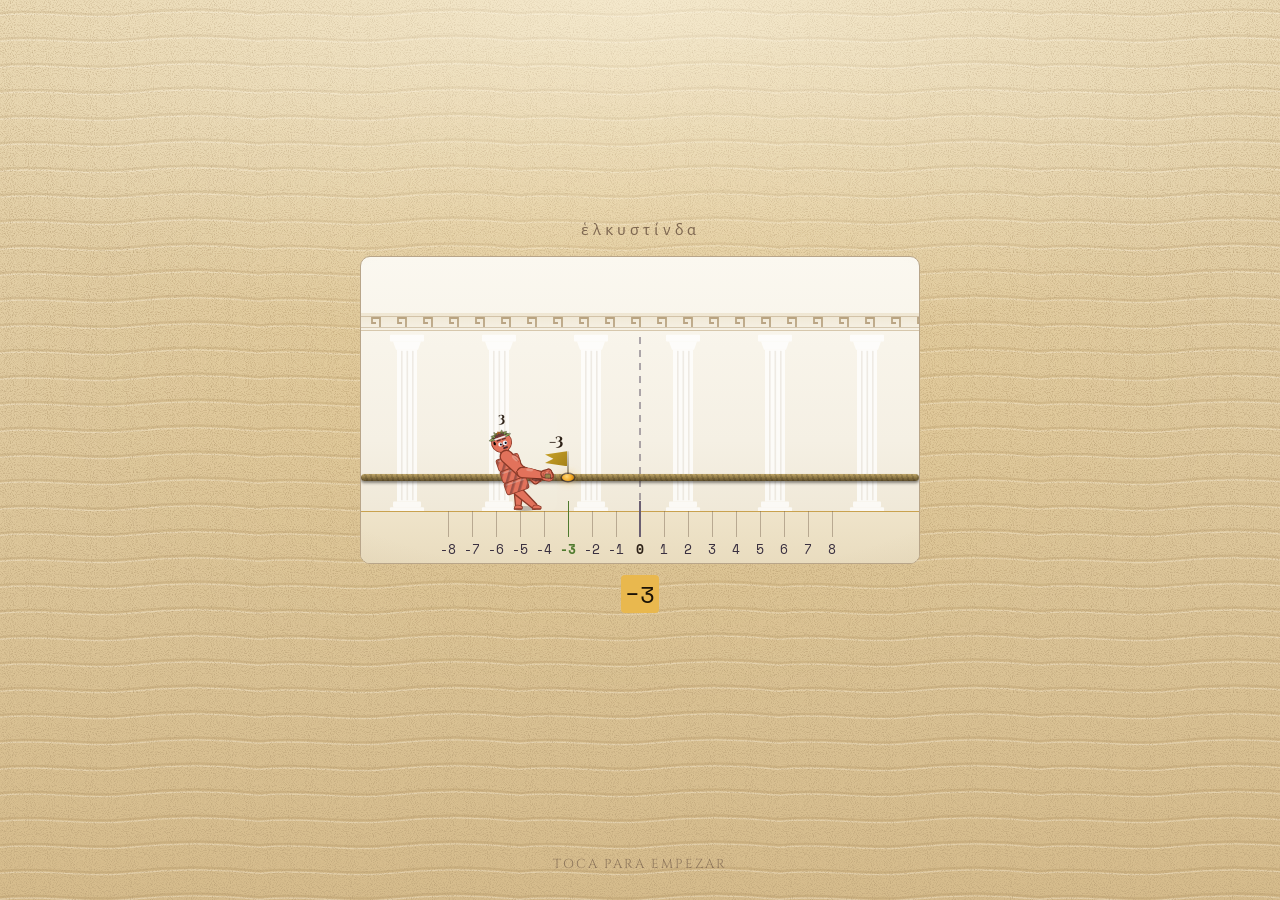
==== index.html @ 4dcba060 "Versión 0.27: en el pie, un enlace a El pulso de los dioses Co-Authored-By: Claude Opus 5.5 <noreply" ====
<!doctype html>
<!-- Generado por construye.mjs a partir de src/: edita src/pagina.html y los módulos, no este fichero. -->
<html lang="es">
<head>
<meta charset="utf-8">
<meta name="viewport" content="width=device-width, initial-scale=1, viewport-fit=cover">
<title>La palestra</title>
<link rel="preconnect" href="https://fonts.googleapis.com">
<link rel="preconnect" href="https://fonts.gstatic.com" crossorigin>
<link rel="stylesheet" href="https://fonts.googleapis.com/css2?family=Cinzel:wght@500;600;700&family=Alegreya+Sans:ital,wght@0,400;0,500;0,700;1,400;1,700&family=Space+Mono:wght@400;700&display=swap">
<style>
/* ══════════════════════════════════════════════════════════════════════
   LA PALESTRA · la piel
   La disposición de Las piezas de Miut —la cabecera en una hoja con sus
   pestañas, las hojas de papel, los botones, el acta en su hoja— sobre el
   suelo de la palestra: la arena rastrillada donde se entrenaba (el
   skamma), con su grano y las marcas del rastrillo. Arena de día, la de
   siempre; arena de noche, para un aula con poca luz; y Proyector, papel
   blanco y tinta negra, sin arena.
   Los nombres de Miut (--tinta, --linea…) mandan; los de antes (--ink,
   --line…) son alias, para que los módulos del campo sigan igual.
   ══════════════════════════════════════════════════════════════════════ */
:root{
  --arena1:#E8D6AF; --arena2:#D6BC8C; --luz:rgba(255,248,228,.55);
  --grano:url("data:image/svg+xml;utf8,<svg xmlns='http://www.w3.org/2000/svg' width='220' height='220'><filter id='g'><feTurbulence type='fractalNoise' baseFrequency='.95' numOctaves='2' stitchTiles='stitch'/><feColorMatrix values='0 0 0 0 .45  0 0 0 0 .32  0 0 0 0 .16  0 0 0 1.6 -.72'/></filter><rect width='100%25' height='100%25' filter='url(%23g)'/></svg>");
  --surcos:url("data:image/svg+xml;utf8,<svg xmlns='http://www.w3.org/2000/svg' width='260' height='26'><path d='M0 13 C45 8 85 18 130 13 S215 8 260 13' fill='none' stroke='rgba(120,82,34,.13)' stroke-width='2.2'/><path d='M0 15.4 C45 10.4 85 20.4 130 15.4 S215 10.4 260 15.4' fill='none' stroke='rgba(255,250,236,.32)' stroke-width='1.2'/></svg>");
  --noche:#F4EBD9; --panel:#FFFBF2; --panel2:#FBF3E3; --linea:#D8C3A0;
  --tinta:#2E2218; --tenue:#7D6650;
  --morado:#8A6A9E; --oro:#A8661B; --rojo:#B0442C; --verde:#4F7A2E;
  --sombra:rgba(90,60,20,.24); --brillo:rgba(214,150,50,.18);
  --izq:#B0442C; --der:#1F6A88;
  --sello:url("data:image/svg+xml;utf8,<svg xmlns='http://www.w3.org/2000/svg' viewBox='0 0 14 14'><rect x='2.2' y='.8' width='1.7' height='12.6' rx='.85'/><path d='M3.9 1.4 L12.8 4.3 L3.9 7.4 Z'/></svg>");
  --lento:1;
  /* la letra: Cinzel, mayúsculas de inscripción, para los rótulos, los
     títulos y los botones; Alegreya Sans, cálida y clara, para leer. Las
     cuentas van en Space Mono, que distingue bien los signos */
  --rotulo:'Cinzel',Georgia,serif; --letra:'Alegreya Sans',system-ui,sans-serif;
  /* los alias */
  --bg:var(--arena2); --panel-2:var(--panel2); --line:var(--linea); --ink:var(--tinta); --muted:var(--tenue);
  --ambar:var(--oro); --green:var(--verde);
}
/* la arena al anochecer: más fría, y la luz de una antorcha arriba */
html[data-tema="noche"]{
  --arena1:#3B3129; --arena2:#29221D; --luz:rgba(240,170,90,.13);
  --grano:url("data:image/svg+xml;utf8,<svg xmlns='http://www.w3.org/2000/svg' width='220' height='220'><filter id='g'><feTurbulence type='fractalNoise' baseFrequency='.95' numOctaves='2' stitchTiles='stitch'/><feColorMatrix values='0 0 0 0 .75  0 0 0 0 .62  0 0 0 0 .45  0 0 0 1.4 -.78'/></filter><rect width='100%25' height='100%25' filter='url(%23g)'/></svg>");
  --surcos:url("data:image/svg+xml;utf8,<svg xmlns='http://www.w3.org/2000/svg' width='260' height='26'><path d='M0 13 C45 8 85 18 130 13 S215 8 260 13' fill='none' stroke='rgba(0,0,0,.30)' stroke-width='2.2'/><path d='M0 15.4 C45 10.4 85 20.4 130 15.4 S215 10.4 260 15.4' fill='none' stroke='rgba(255,225,180,.06)' stroke-width='1.2'/></svg>");
  --noche:#1F1A16; --panel:#2B241F; --panel2:#342C26; --linea:#57493D;
  --tinta:#F4EADB; --tenue:#C4B29A;
  --morado:#B79CCB; --oro:#E6A84A; --rojo:#D2644B; --verde:#8DB36A;
  --sombra:rgba(0,0,0,.45); --brillo:rgba(230,168,74,.16);
  --izq:#E2725B; --der:#57B8D6;
  color-scheme:dark}
html[data-tema="proyector"]{
  --noche:#F4F4F4; --panel:#FFFFFF; --panel2:#FFFFFF; --linea:#1A1A1A;
  --tinta:#000000; --tenue:#2B2B2B;
  --oro:#8A5A00; --rojo:#B3261E; --verde:#1D6B12; --izq:#B3261E; --der:#0B5F86;
  --sombra:rgba(0,0,0,.12); --brillo:rgba(138,90,0,.10)}
*{box-sizing:border-box}
[hidden]{display:none !important}
html{background:var(--arena2)}
/* la arena: el grano fino, los surcos del rastrillo a lo ancho y la luz desde arriba */
body{margin:0;color:var(--tinta);font-family:var(--letra);font-size:15px;line-height:1.5;
  background:
    radial-gradient(ellipse 90% 55% at 50% 0%, var(--luz), transparent 70%),
    var(--grano),
    var(--surcos),
    linear-gradient(180deg, var(--arena1), var(--arena2));
  background-size:auto, 220px 220px, 260px 26px, auto;
  background-attachment:fixed;-webkit-text-size-adjust:100%;min-height:100vh}
html[data-tema="proyector"], html[data-tema="proyector"] body{background:#FFFFFF}
.lienzo{max-width:760px;margin:0 auto;padding:12px 12px 36px}
/* en «Escríbelo», el campo va encima de la tablilla: se ve la película y,
   justo debajo, donde se escribe */
.lienzo{display:flex;flex-direction:column}
.lienzo:has(.tablilla.escribe) > :is(.tablilla, footer){order:1}

/* ── LA CABECERA: una sola hoja con el nombre y, en letra pequeña y sin
   cajas, las acciones; debajo, lo que se puede hacer, como pestañas ── */
.cab{padding:9px 14px 0;border:1px solid var(--linea);border-radius:13px;overflow:hidden;
  background:linear-gradient(180deg,var(--panel2),var(--panel));box-shadow:0 6px 18px var(--sombra)}
.rotulo{display:flex;align-items:center;gap:10px;flex-wrap:wrap}
.rotulo > div{flex:1 1 0;min-width:0}
.cab .sello{width:24px;height:24px;flex:0 0 24px;background:var(--oro);
  -webkit-mask:var(--sello) center/contain no-repeat;mask:var(--sello) center/contain no-repeat}
.cab h1{font-family:var(--rotulo);font-weight:700;font-size:19px;letter-spacing:1.8px;text-transform:uppercase;margin:0;color:var(--oro);line-height:1.1}
.cab .sub{font-family:var(--rotulo);font-size:11px;letter-spacing:1.3px;text-transform:uppercase;color:var(--tenue);margin:0}
.cab .sub [lang="grc"]{text-transform:none;letter-spacing:1.5px}
.cab .acc{margin-left:auto;display:flex;gap:18px}
.cab .acc button{font-family:var(--rotulo);font-size:12.5px;letter-spacing:1.3px;text-transform:uppercase;color:var(--tenue);
  background:none;border:0;border-bottom:1px solid transparent;padding:4px 0;cursor:pointer}
.cab .acc button:hover,.cab .acc button:focus-visible,.cab .acc button[aria-pressed="true"]{color:var(--oro);border-bottom-color:var(--oro);outline:none}
/* en el móvil las acciones bajan a su propia regleta, de lado a lado */
@media (max-width:620px){
  .cab .acc{width:100%;margin:5px 0 0;padding-top:4px;border-top:1px solid var(--linea);justify-content:space-around;gap:6px}
}
.juegos{display:grid;grid-template-columns:repeat(3,1fr);margin:8px -14px 0;border-top:1px solid var(--linea)}
.juegos button{font:inherit;cursor:pointer;text-align:center;color:var(--tinta);background:none;border:0;border-bottom:3px solid transparent;
  border-radius:0;padding:6px 4px 4px;line-height:1.2}
.juegos button + button{border-left:1px solid var(--linea)}
.juegos button b{display:block;font-family:var(--rotulo);font-size:15px;letter-spacing:1.3px;text-transform:uppercase;color:var(--oro)}
.juegos button span{display:block;font-size:11.5px;color:var(--tenue)}
.juegos button:hover{background:var(--brillo)}
.juegos button[aria-pressed="true"]{border-bottom-color:var(--oro);background:var(--brillo)}
@media (max-width:480px){ .juegos button span{display:none} .juegos button b{font-size:13.5px;letter-spacing:.6px} .juegos button{padding:8px 2px 6px} }

/* ── LAS HOJAS ── */
.panel{background:linear-gradient(180deg,var(--panel2),var(--panel));border:1px solid var(--linea);border-radius:13px;
  padding:12px 13px;margin-top:9px;box-shadow:0 6px 18px var(--sombra)}
.panel h2, .etq{font-family:var(--rotulo);font-weight:700;font-size:12px;letter-spacing:1.6px;text-transform:uppercase;color:var(--tenue);margin:0}
.panel > h2{margin-bottom:8px}
.tablilla{margin-top:9px;box-shadow:0 6px 18px var(--sombra)}
.tl-cab h2{white-space:nowrap}

/* ── LOS BOTONES ── */
.botones{display:flex;gap:8px;flex-wrap:wrap;margin-top:11px;align-items:center}
button.b{font-family:var(--rotulo);font-weight:700;font-size:13.5px;letter-spacing:.7px;text-transform:uppercase;
  padding:8px 14px;min-height:42px;border-radius:9px;border:1px solid var(--linea);cursor:pointer;
  background:linear-gradient(180deg,var(--panel2),var(--panel));color:var(--tinta);box-shadow:0 2px 0 rgba(0,0,0,.28)}
button.b:hover{border-color:var(--morado)}
button.b:active{transform:translateY(2px);box-shadow:none}
button.b.ok{background:linear-gradient(180deg,#F4CB72,#DDA23A);color:#2A1D06;border-color:#A8661B;box-shadow:0 2px 0 #7E4C12}
button.b:disabled{opacity:.4;cursor:default;transform:none}
button.b.borrar.seguro{background:var(--rojo);border-color:var(--rojo);color:#fff}
button.b:focus-visible{outline:2px solid var(--oro);outline-offset:2px}

/* ── LOS AJUSTES, una hoja que se abre bajo la cabecera ── */
.ajustes .aj{display:flex;align-items:center;gap:10px;flex-wrap:wrap;padding:6px 0;border-bottom:1px dashed var(--linea)}
.ajustes .aj > .etq{min-width:130px}
.ajustes .aj small{flex-basis:100%;color:var(--tenue);font-size:12.5px;margin-top:-2px}
.ops{display:inline-flex;border:1px solid var(--linea);border-radius:20px;overflow:hidden;flex-wrap:wrap}
.ops button{font-family:var(--rotulo);font-weight:700;font-size:13px;letter-spacing:1px;text-transform:uppercase;cursor:pointer;
  background:none;border:0;color:var(--tenue);padding:6px 12px;min-height:34px}
.ops button + button{border-left:1px solid var(--linea)}
.ops button[aria-pressed="true"]{background:var(--oro);color:var(--panel)}

/* ── LA RUTA: la misión, qué hay que hacer y por dónde se va ── */
.rt-cab{display:flex;align-items:baseline;gap:10px;flex-wrap:wrap}
.rt-titulo{font-family:var(--rotulo);font-weight:700;font-size:20px;letter-spacing:.5px;margin:0;color:var(--tinta)}
.rt-d{margin:4px 0 0;font-size:17px;line-height:1.4}
.rt-d b{color:var(--oro)}
.rt-puntos{display:flex;align-items:center;gap:5px;flex-wrap:wrap;margin-top:9px}
.rt-p{width:10px;height:10px;border-radius:50%;background:var(--linea);display:block}
.rt-p.hecho{background:var(--oro)}
.rt-hito{font-family:'Space Mono',monospace;font-size:11px;color:var(--tenue);margin-left:4px}

/* ── LO QUE DICEN: Listillón en la tablilla y Jeferión en el campo, en una
   caja como la de Miut, con la cara, el nombre y lo que dicen ── */
.cara{display:block;flex:0 0 auto}
.cara svg{display:block;width:100%;height:auto}
.habla{display:grid;grid-template-columns:48px 1fr;gap:10px;align-items:start;margin-top:11px;padding:10px 12px;
  border:1px solid var(--linea);border-radius:11px;background:var(--noche)}
.habla:has(.aviso:empty), .habla:has(.aviso[hidden]){display:none}
.habla .cara{width:48px}
.habla .quien{font-family:var(--rotulo);font-weight:700;font-size:12.5px;letter-spacing:2px;text-transform:uppercase;color:var(--oro)}
.habla .aviso{margin:2px 0 0;font-size:15.5px;line-height:1.45;color:var(--tinta)}
.habla .aviso b{color:var(--oro)}
.tablilla .habla{--noche:#fbf6ea;--linea:#c4b08a;--tinta:#241b36;--oro:#7f5a0e}

/* ── EL CAMPO: sus mandos ── */
.mandos{display:flex;gap:8px;align-items:center;flex-wrap:wrap;margin-top:10px}
.mandos button.b{font-family:'Space Mono',monospace;font-size:18px;min-width:52px;letter-spacing:0}
.paso-t{font-family:'Space Mono',monospace;font-size:12px;color:var(--tenue);flex:1;text-align:right;white-space:nowrap}
#panelCampo.quieto .mandos{display:none}
.bq-lista{margin:6px 0 0;font-size:14px;color:var(--tenue)}
.bq-lista b.izq{color:var(--izq)} .bq-lista b.der{color:var(--der)}

/* ── EL EJERCICIO, dentro de la tablilla ── */
.tl-marca{display:flex;flex-wrap:wrap;gap:5px;margin:0 0 8px}
.tl-marca .fi{font-family:var(--rotulo);font-weight:700;font-size:11.5px;letter-spacing:1px;text-transform:uppercase;color:var(--muted);
  border:1px solid var(--line);border-radius:999px;padding:3px 10px}
.tl-marca .fi b{color:var(--ink)}
.tablilla .tl-marca .fi{border-color:#b8a07a;color:#5f5040}
.tl-resp{display:flex;gap:8px;align-items:stretch;margin:0 0 8px}
.tl-resp input{flex:1;min-width:0;font:inherit;font-family:'Space Mono',monospace;font-size:17px;padding:10px 12px;border-radius:9px;
  border:2px solid #9a7a45;background:linear-gradient(180deg,#e2d0a8,#eee0c0);color:#2e2114;min-height:44px;box-shadow:inset 0 2px 5px rgba(90,64,30,.35)}
.tl-resp input::placeholder{color:rgba(95,80,64,.6)}
.tablilla button.b{color:var(--ink);border:2px solid #7a5a2e;background:radial-gradient(ellipse at 30% 20%, #fbf3dc 0, #efdfbb 45%, #dcc493 100%);
  box-shadow:0 3px 0 #7a5a2e, inset 0 2px 0 rgba(255,250,235,.75)}
.tablilla button.b.ok{color:#2a1a04;border-color:#6e4e14;background:radial-gradient(ellipse at 30% 20%, #f7d98a 0, #dcaa45 55%, #b8862a 100%);
  box-shadow:0 3px 0 #6e4e14, inset 0 2px 0 rgba(255,245,210,.7)}
.tl-ver{width:100%}
.tablilla:has(.tl-ej:not([hidden])) .tl-cursor{display:none}
.tablilla.escribe:has(.tl-ej:not([hidden])) .tl-cursor{display:inline-block}
.tl-pie{margin-top:10px}

/* ── EL ACTA, en su propia hoja, por encima de todo ── */
.modal{position:fixed;inset:0;background:rgba(12,8,20,.82);display:grid;place-items:center;padding:16px;z-index:60;overflow:auto}
.modal .caja2{width:min(600px,100%);max-height:92vh;overflow:auto;border:1px solid var(--linea);border-radius:16px;padding:18px 20px;
  background:linear-gradient(180deg,var(--panel2),var(--panel));box-shadow:0 24px 60px rgba(0,0,0,.55)}
.modal .caja2:focus{outline:none}
.modal h2{font-family:var(--rotulo);color:var(--oro);letter-spacing:1.5px;text-transform:uppercase;font-size:18px;margin:0 0 8px}
.acta .actaSub{margin:0 0 10px;color:var(--tenue)}
.actaNombre{display:flex;align-items:center;gap:10px;margin-bottom:10px}
.actaNombre input{flex:1;min-width:0;font:inherit;font-size:16px;padding:8px 10px;border-radius:9px;border:1px solid var(--linea);background:var(--noche);color:var(--tinta)}
.actaDatos{display:grid;grid-template-columns:repeat(auto-fit,minmax(110px,1fr));gap:6px;margin-bottom:10px}
.actaDatos div{background:var(--noche);border:1px solid var(--linea);border-radius:9px;padding:6px 9px}
.actaDatos b{display:block;font-family:'Space Mono',monospace;font-size:18px}
.actaTabla{width:100%;border-collapse:collapse;font-size:14px;margin-bottom:10px}
.actaTabla th{font-family:var(--rotulo);font-size:12px;letter-spacing:1.2px;text-transform:uppercase;color:var(--tenue);text-align:left;padding:4px 6px;border-bottom:1px solid var(--linea)}
.actaTabla td{padding:6px;border-bottom:1px dashed var(--linea);vertical-align:top}
.actaTabla td b{color:var(--oro)}
.actaTabla tr.floja td:first-child::after{content:" · floja";color:var(--rojo);font-size:12.5px}
.actaMsg{min-height:20px;color:var(--verde);margin:6px 0 0}
.ac-det summary{cursor:pointer;font-family:var(--rotulo);font-weight:700;font-size:12.5px;letter-spacing:1.4px;text-transform:uppercase;color:var(--tenue)}
.ac-ej{list-style:none;margin:6px 0 0;padding:0;font-size:13.5px}
.ac-ej li{display:grid;grid-template-columns:auto auto minmax(0,1fr);gap:2px 10px;padding:5px 0;border-top:1px dashed var(--linea)}
.ac-ej .ac-h{font-family:'Space Mono',monospace;font-size:12px;color:var(--tenue)}
.ac-ej .ac-m{font-family:var(--rotulo);font-weight:700;font-size:12.5px;letter-spacing:1px;color:var(--tenue)}
.ac-ej .ac-c{font-family:'Space Mono',monospace}
.ac-ej .ac-como{grid-column:3;color:var(--tenue);font-size:12.5px}
.ac-ej li.ok .ac-como::before{content:"✓ ";color:var(--verde);font-weight:700}
.ac-ej li.no .ac-como::before{content:"✗ ";color:var(--rojo);font-weight:700}
@media (max-width:520px){ .actaTabla{font-size:12.5px} .actaTabla td,.actaTabla th{padding:4px 3px} }

/* ── EL PIE ── */
footer{margin-top:26px;padding-top:12px;border-top:1px solid var(--linea);text-align:center;
  font-family:'Space Mono',monospace;font-size:10.5px;letter-spacing:1.2px;text-transform:uppercase;color:var(--tenue)}
html:not([data-tema="noche"]):not([data-tema="proyector"]) footer{color:#5a4226;border-top-color:rgba(90,66,38,.3)}
/* el enlace a la app de la que salió: discreto, del color del pie */
footer a{color:inherit;text-decoration:none;border-bottom:1px solid currentColor;opacity:.85}
footer a:hover{opacity:1}
</style>
<style>
.campo{position:relative;height:308px;--cielo:56px;border-radius:10px;overflow:hidden;
    -webkit-user-select:none;user-select:none;
    border:1px solid rgba(233,184,78,.18);
    background:
      radial-gradient(circle at 82% 11%, rgba(240,230,200,.20) 0 8px,
        rgba(240,230,200,.07) 8px 15px, rgba(240,230,200,0) 16px),
      radial-gradient(ellipse 120% 55% at 50% 100%, rgba(233,184,78,.09),
        rgba(233,184,78,0) 62%),
      linear-gradient(180deg,#161027 0%,#1B1230 48%,#231738 79%,#150F20 100%)}
    .campo::after{content:'';position:absolute;inset:0;z-index:12;pointer-events:none;
    background:radial-gradient(ellipse 115% 95% at 50% 46%,
      transparent 58%, rgba(8,5,14,.34) 100%)}
    .marca{position:absolute;top:24px;bottom:52px;width:2px;left:50%;
    transform:translateX(-50%);background:repeating-linear-gradient(180deg,
      rgba(242,237,226,.32) 0 7px, transparent 7px 13px);
    box-shadow:0 0 5px rgba(242,237,226,.08)}
      .cuerda{position:absolute;left:0;right:0;bottom:82px;height:7px;z-index:3;
    background:linear-gradient(180deg,#c2a86a,#8a7442 55%,#5e4e2c);
    border-radius:4px;box-shadow:0 2px 3px rgba(0,0,0,.45)}
    .cuerda{transition:opacity .45s ease}
  .campo:not(.tensa) .cuerda{opacity:0}
    .cuerdaFloja{position:absolute;left:0;right:0;width:100%;bottom:66px;height:40px;
    z-index:3;overflow:visible;pointer-events:none;opacity:1;transition:opacity .45s ease}
  .cuerdaFloja path{fill:none;stroke:url(#gFloja);stroke-width:7;stroke-linecap:round;
    vector-effect:non-scaling-stroke}
  .campo.tensa .cuerdaFloja, .campo.forcejeo .cuerdaFloja{opacity:0}
  .cuerda::after{content:'';position:absolute;inset:0;border-radius:4px;opacity:.5;
    background:repeating-linear-gradient(72deg,
      rgba(0,0,0,.25) 0 2px, transparent 2px 5px)}
          .regla{position:absolute;left:0;right:0;bottom:0;height:52px;pointer-events:none;z-index:1;
    background:linear-gradient(180deg,rgba(21,15,32,0) 0,rgba(48,35,44,.65) 16%,
      #2B1F2C 44%,#1A1322 100%);
    border-top:1px solid rgba(233,184,78,.5);
    box-shadow:inset 0 1px 0 rgba(255,236,196,.12), 0 -6px 12px rgba(0,0,0,.35)}
    .regla::before{content:'';position:absolute;left:0;right:0;top:-14px;height:14px;
    background:linear-gradient(180deg,rgba(196,160,104,0),rgba(196,160,104,.16))}
    .marca-n{position:absolute;bottom:5px;transform:translateX(-50%);text-align:center;
    font-family:'Space Mono',monospace;font-size:11px;color:var(--muted);line-height:1.2;
    width:var(--paso,14px);padding:2px 0 1px;border-radius:5px}
  .regla.ancha .marca-n{font-size:13px}
  .regla.estrecha .marca-n.impar i{height:18px;margin-bottom:13px}
    .marca-n i{display:block;width:1px;height:26px;margin:0 auto 5px;
    background:linear-gradient(180deg,rgba(167,157,181,.06),rgba(167,157,181,.6));
    font-style:normal}
  .marca-n.cero{color:var(--ink);font-weight:700}
  .marca-n.cero i{width:2px;height:36px;margin-top:-10px;background:linear-gradient(180deg,
    rgba(242,237,226,.06),rgba(242,237,226,.75))}
      .friso{position:absolute;left:0;right:0;top:var(--cielo);height:18px;z-index:2;
    pointer-events:none;
    background:
      url("data:image/svg+xml;utf8,<svg xmlns='http://www.w3.org/2000/svg' width='26' height='18'><g fill='none' stroke='rgba(233,184,78,.2)' stroke-width='1'><path d='M0 3.5 H26'/><path d='M0 14.5 H26'/></g><path d='M13 14 V5 H5 V10 H9' fill='none' stroke='rgba(233,184,78,.42)' stroke-width='1.8'/></svg>") repeat-x center / 26px 18px,
      linear-gradient(180deg, rgba(43,32,62,.9), rgba(26,19,40,.55));
    border-bottom:1px solid rgba(233,184,78,.16)}
      .columnata{position:absolute;left:0;right:0;top:calc(var(--cielo) + 17px);bottom:50px;z-index:0;
    pointer-events:none;
    background:url("data:image/svg+xml;utf8,<svg xmlns='http://www.w3.org/2000/svg' width='92' height='158'><g fill='rgba(226,210,188,.16)'><rect x='29' y='4' width='34' height='6' rx='1'/><path d='M32 10 L60 10 L57 17 L35 17 Z'/><rect x='36' y='17' width='20' height='131'/><rect x='32' y='148' width='28' height='5' rx='1'/><rect x='29' y='153' width='34' height='5' rx='1'/></g><g fill='rgba(10,6,18,.2)'><rect x='40' y='18' width='1.6' height='129'/><rect x='45.5' y='18' width='1.6' height='129'/><rect x='51' y='18' width='1.6' height='129'/></g><g fill='rgba(244,240,230,.13)'><rect x='36.5' y='17' width='2' height='131'/></g></svg>") repeat-x;
    background-size:92px 100%}
  .escena{position:absolute;left:50%;top:var(--cielo);bottom:0;width:100%;z-index:1;
    transform:translateX(-50%);transform-origin:50% 100%;
    transition:transform .5s ease, width .5s ease}
          .equipo{transition:transform calc(1s * var(--lento,1)) cubic-bezier(.22,1.18,.36,1)}
  .nudo{transition:transform calc(1s * var(--lento,1)) cubic-bezier(.22,1.18,.36,1)}
  .marca-n{transition:color .35s ease}
  .marca-n i{transition:background .35s ease}
  .nudo{position:absolute;bottom:84px;left:50%;width:2px;height:28px;margin-left:-1px;
    background:linear-gradient(180deg,#d9d3c4,#8a8272);border-radius:1px;z-index:8}
    .nudo::before{content:'';position:absolute;bottom:-2px;left:-5px;width:12px;height:7px;
    border-radius:50%;background:radial-gradient(circle at 40% 35%,#ffd97a,#f0a018 65%,#a35f06);
    box-shadow:0 0 0 1.5px rgba(16,11,26,.5), 0 0 9px rgba(255,176,32,.6)}
  .nudo .tela{position:absolute;top:0;left:2px;width:22px;height:15px;
    background:linear-gradient(135deg,#c9a227,#a5821a);
    clip-path:polygon(0 0, 100% 22%, 62% 50%, 100% 78%, 0 100%);
    transform-origin:left center;transition:transform .5s ease}
    .nudo .cifra{position:absolute;top:-19px;left:50%;
    transform:translateX(calc(-50% + 12px));transition:transform .5s ease;
    font-family:var(--rotulo);font-weight:700;font-size:15px;color:#F2EDE2;
    text-shadow:0 0 5px rgba(16,11,26,.95);white-space:nowrap}
    .nudo.haciaIzq .tela{left:auto;right:2px;transform-origin:right center;
    clip-path:polygon(100% 0, 0 22%, 38% 50%, 0 78%, 100% 100%)}
  .nudo.haciaIzq .cifra{transform:translateX(calc(-50% - 12px))}
  .nudo.sin .tela{background:linear-gradient(135deg,#4a5568,#39414f)}
  .nudo.sin .cifra{color:#A79DB5}
  .equipo{position:absolute;bottom:52px;z-index:6;display:flex;gap:1px;align-items:flex-end;
    width:47%;flex-wrap:nowrap}
  .equipo.izq{left:6px;justify-content:flex-end}
  .equipo.der{right:6px;justify-content:flex-start}
      .tirador{position:relative;flex:0 0 auto;cursor:pointer;padding:0;line-height:0;
    border:1px solid transparent;border-radius:7px;background:rgba(244,240,230,.03);
    }
  /* solo el que acaba de llegar se anima; los demás se quedan donde están */
  .tirador.nuevo{animation:llega .4s cubic-bezier(.34,1.56,.64,1) backwards}
  .tirador svg{display:block;overflow:visible}
    .tirador.izq{--piel:#E2725B;--linea:#8C3A28}
  .tirador.der{--piel:#57B8D6;--linea:#2C6C82}
      .tirador.izq{--lanzaX:30px}
  .tirador.der{--lanzaX:-30px}
    .tirador .parpado{fill:var(--piel);transform:scaleY(0);
    animation:parpadea 5.4s linear infinite;animation-delay:var(--guino,0s)}
  @keyframes parpadea{0%,95.4%,98.6%,100%{transform:scaleY(0)}
    96.6%,97.4%{transform:scaleY(1)}}
  @keyframes suda{0%{opacity:0;transform:translateY(0)}
    30%{opacity:.95}100%{opacity:0;transform:translateY(6px)}}
    .tirador .laurel{display:none}
  .tirador.laureado .laurel{display:block}
  .tirador .laurel ellipse{fill:#A6C566;stroke:rgba(16,11,26,.45);stroke-width:.7}
    .tirador .laurel .rama{stroke:#5E7F3C;stroke-width:1.05;stroke-linecap:round}
  .tirador .laurel .baya{fill:var(--oro)}
    .campo.tiron .brilloPuno, .campo.forcejeo .brilloPuno{fill:rgba(244,240,230,.55)}
    .tirador .sombraM2{transition:opacity .3s ease}
  .tirador.trago .sombraM2{opacity:0}
    .tirador .cuerpo{fill:var(--piel);stroke:var(--linea);stroke-width:1.6;
    paint-order:stroke fill}
    .tirador .trazo{stroke:var(--piel);fill:none}
  .tirador .contorno{stroke:var(--linea);fill:none}
    .tirador .borde{fill:var(--linea);stroke:var(--linea);stroke-width:2.6;
    stroke-linejoin:round}
  .tirador .carne{fill:var(--piel);stroke:none}
    .tirador.venia-izq{--vieja:#E2725B;--vieja-linea:#8C3A28}
  .tirador.venia-der{--vieja:#57B8D6;--vieja-linea:#2C6C82}
  .tirador.venia-izq .carne.pata, .tirador.venia-der .carne.pata{fill:var(--vieja)}
  .tirador.venia-izq .borde.pata-c, .tirador.venia-der .borde.pata-c{
    fill:var(--vieja-linea);stroke:var(--vieja-linea)}
  .tirador .oscuro{fill:rgba(16,11,26,.55)}
  .tirador .brillo{fill:rgba(244,240,230,.26)}
  .tirador .sombraP{fill:rgba(0,0,0,.22)}
    .tirador .trama{stroke:none}
    .tirador .penumbra{fill:rgba(16,11,26,.3);stroke:none}
    .tirador .entredos{fill:#9c8449;stroke:rgba(16,11,26,.45);stroke-width:.8}
    .tirador .surco{fill:none;stroke:var(--linea);stroke-width:1.1;
    stroke-linecap:round;opacity:.5}
  .tirador .suela{fill:none;stroke:var(--linea);stroke-width:1.5;
    stroke-linecap:round;opacity:.7}
  .tirador.venia-izq .suela, .tirador.venia-der .suela{stroke:var(--vieja-linea)}
    .tirador.trago .trasCuerda{clip-path:none}
    .tirador .banda{fill:#f2f6fb;opacity:.9}
  .tirador .num{fill:var(--ink);font-family:var(--rotulo);font-weight:700;
    font-size:13px;text-anchor:middle}
  .tirador .blanco{fill:#f2f6fb} .tirador .pupila{fill:#140F1F}
  .tirador .rasgo{fill:rgba(16,11,26,.72)}
    .tirador .ceja{opacity:.9}
        .tirador svg *{transform-origin:0 0}
  .tirador .ceja{transition:opacity .25s ease}
  .tirador.cara-mas .ceja, .tirador.cara-menos .ceja, .tirador.cara-bando .ceja{opacity:1}
      .tirador.cara-mas .cejaI{transform:translateY(.6px) rotate(calc(22deg * var(--dir,1)))}
  .tirador.cara-mas .cejaD{transform:translateY(.6px) rotate(calc(-22deg * var(--dir,1)))}
  .tirador.cara-mas .boca{animation:bocaBruto calc(3s * var(--lento,1)) ease}
  .tirador.cara-mas .ojoI, .tirador.cara-mas .ojoD{
    animation:ojoRabia calc(3s * var(--lento,1)) ease}
  @keyframes bocaBruto{0%,100%{transform:scale(1)}
    10%,88%{transform:scaleX(1.9) scaleY(1.3) translateY(1px)}}
  @keyframes ojoRabia{0%,100%{transform:scaleY(1)}
    10%,88%{transform:scaleY(.5) translateY(1px)}}
    .tirador.cara-menos .cejaI{transform:translateY(-1.4px) rotate(calc(-16deg * var(--dir,1)))}
  .tirador.cara-menos .cejaD{transform:translateY(-1.4px) rotate(calc(16deg * var(--dir,1)))}
  .tirador.cara-menos .boca{animation:bocaSusto calc(3s * var(--lento,1)) ease}
  .tirador.cara-menos .ojoI, .tirador.cara-menos .ojoD{
    animation:ojoSusto calc(3s * var(--lento,1)) ease}
  @keyframes bocaSusto{0%,100%{transform:scale(1)}
    10%,88%{transform:scale(.5, 1.5)}}
  @keyframes ojoSusto{0%,100%{transform:scale(1)}
    10%{transform:scale(2)}
    88%{transform:scale(1.75)}}
      .tirador.cara-bando .cejaD{transform:translateY(-1.5px) rotate(calc(-20deg * var(--dir,1)))}
  .tirador.cara-bando .cejaI{transform:translateY(.6px) rotate(calc(14deg * var(--dir,1)))}
  .tirador.cara-bando .boca{animation:bocaMalvada calc(3.2s * var(--lento,1)) ease}
  .tirador.cara-bando .ojoI, .tirador.cara-bando .ojoD{
    animation:ojoMalvado calc(3.2s * var(--lento,1)) ease}
  @keyframes bocaMalvada{0%,100%{transform:rotate(0) scale(1)}
    9%,90%{transform:rotate(-18deg) scaleX(1.6) scaleY(.9) translateX(1px)}}
  @keyframes ojoMalvado{0%,100%{transform:scaleY(1)}
    9%,90%{transform:scaleY(.45) translateY(-1px)}}
    .tirador.trago .boca{animation:bocaBebe calc(2.1s * var(--lento,1)) ease}
    @keyframes bocaBebe{0%,20%{transform:scale(1)}
    27%{transform:scale(1.2, 2.3)} 33%{transform:scale(1.5, .9)}
    40%{transform:scale(1.2, 2.3)} 46%{transform:scale(1.5, .9)}
    53%{transform:scale(1.2, 2.3)} 59%{transform:scale(1.5, .9)}
    66%{transform:scale(1.25, 2.2)} 76%{transform:scale(1.6, 1.1)}
    88%,100%{transform:scale(1)}}
    .tirador.infla svg{animation:seInfla calc(.8s * var(--lento,1)) cubic-bezier(.34,1.7,.5,1)}
  .tirador.desinfla svg{animation:seDesinfla calc(.8s * var(--lento,1)) cubic-bezier(.4,0,.4,1)}
  .tirador.posa svg{animation:sacaMusculo calc(1s * var(--lento,1)) cubic-bezier(.34,1.6,.5,1)}
  @keyframes sacaMusculo{0%,100%{transform:scale(1)}
    30%{transform:scale(1.16,1.06)}70%{transform:scale(1.12,1.04)}}
  @keyframes seInfla{0%{transform:scale(1)}30%{transform:scale(1.28) rotate(-3deg)}
                     60%{transform:scale(.94)}100%{transform:scale(1)}}
  @keyframes seDesinfla{0%{transform:scale(1)}35%{transform:scale(.62) rotate(4deg)}
                        70%{transform:scale(1.06)}100%{transform:scale(1)}}
          .tirador.trago svg{animation:echaAtras calc(2.1s * var(--lento,1)) cubic-bezier(.4,.1,.4,1)}
  .tirador.izq.trago svg{--nuca:7deg} .tirador.der.trago svg{--nuca:-7deg}
  @keyframes echaAtras{0%,14%{transform:rotate(0)}
    30%,68%{transform:rotate(var(--nuca,7deg))}
        78%{transform:rotate(calc(var(--nuca,7deg) * -0.25))}
    90%,100%{transform:rotate(0)}}
      .tirador .frascoMano{opacity:0}
    .tirador .fr-vidrio{fill:var(--pocion,#9BD164);fill-opacity:.3;
    stroke:rgba(244,240,230,.6);stroke-width:.8}
  .tirador .fr-liq{fill:var(--pocion,#9BD164);opacity:1}
  .tirador.trago .frascoMano{filter:drop-shadow(0 0 2.6px var(--pocion,#9BD164))
    drop-shadow(0 0 6px var(--pocion,#9BD164))}
  .tirador .fr-cuello{fill:rgba(244,240,230,.16)}
    .tirador .fr-forma.via{display:none}
  .tirador.vial .fr-forma.anf{display:none}
  .tirador.vial .fr-forma.via{display:block}
  .tirador .fr-pie{fill:var(--pocion,#9BD164);fill-opacity:.22;
    stroke:rgba(244,240,230,.5);stroke-width:.7}
  .tirador .fr-asa{fill:none;stroke:rgba(244,240,230,.42);stroke-width:.9;
    stroke-linecap:round}
  .tirador .fr-corcho{fill:#8a6f45}
    html[data-pausa="1"] .tirador.trago *{animation-play-state:paused !important}
  .tirador.trago .frascoMano{animation:frascoSale calc(2.1s * var(--lento,1)) ease}
      @keyframes frascoSale{
    0%{opacity:0;transform:translate(0,0) rotate(var(--subeF,0deg)) scale(.4)}
    8%{opacity:1;transform:translate(0,0) rotate(var(--subeF,0deg)) scale(1)}
    22%{opacity:1;transform:translate(0,0) rotate(var(--subeF,0deg)) scale(1)}
        36%,66%{opacity:1;transform:translate(0,0) rotate(var(--vuelcaF,125deg)) scale(1)}
    71%{opacity:1;transform:translate(0,0) rotate(calc(var(--subeF,0deg) + 14deg)) scale(1)}
            78%{opacity:1;transform:translate(calc(var(--lanzaX,-28px) * .5), -20px)
      rotate(calc(var(--vuelcaF,90deg) + var(--giraF,150deg) * .55)) scale(1)}
    86%{opacity:1;transform:translate(calc(var(--lanzaX,-28px) * .95), 2px)
      rotate(calc(var(--vuelcaF,90deg) + var(--giraF,150deg))) scale(.96)}
    93%,100%{opacity:0;transform:translate(calc(var(--lanzaX,-28px) * 1.15), 14px)
      rotate(calc(var(--vuelcaF,90deg) + var(--giraF,150deg) * 1.45)) scale(.9)}}
    .tirador.trago .fr-liqG{animation:frascoVacia calc(2.1s * var(--lento,1)) ease-in-out}
    @keyframes frascoVacia{0%,34%{transform:scaleY(1)}
    41%{transform:scaleY(.72)} 46%{transform:scaleY(.70)}
    53%{transform:scaleY(.44)} 58%{transform:scaleY(.42)}
    66%{transform:scaleY(.06)} 100%{transform:scaleY(.02)}}
  .tirador.trago .brazoFuera{animation:dobla calc(2.1s * var(--lento,1)) cubic-bezier(.4,.1,.4,1)}
  .tirador.trago .anteFuera{animation:doblaAnte calc(2.1s * var(--lento,1)) cubic-bezier(.4,.1,.4,1)}
      @keyframes dobla{
    0%{transform:rotate(0)}
    14%{transform:rotate(calc((var(--gHum,-40deg) + var(--ajHum,0deg)) * .45))}
    30%,70%{transform:rotate(calc(var(--gHum,-40deg) + var(--ajHum,0deg)))}
    76%{transform:rotate(calc((var(--gHum,-40deg) + var(--ajHum,0deg)) * .95))}
    82%,88%{transform:rotate(calc((var(--gHum,-40deg) + var(--ajHum,0deg)) * .78))}
    96%,100%{transform:rotate(0)}}
  @keyframes doblaAnte{
    0%{transform:rotate(0)}
    14%{transform:rotate(calc((var(--gAnt,-70deg) + var(--ajCod,0deg)) * .35))}
    30%,70%{transform:rotate(calc(var(--gAnt,-70deg) + var(--ajCod,0deg)))}
    76%{transform:rotate(calc((var(--gAnt,-70deg) + var(--ajCod,0deg)) * 1.06))}
    82%{transform:rotate(calc((var(--gAnt,-70deg) + var(--ajCod,0deg)) * 1.26))}
    88%{transform:rotate(calc((var(--gAnt,-70deg) + var(--ajCod,0deg)) * 1.16))}
    96%,100%{transform:rotate(0)}}
        .equipo{perspective:520px}
    .tirador.traidor{animation:cambiaBando calc(2.2s * var(--lento,1)) ease-out;z-index:8}
  @keyframes cambiaBando{
    0%{filter:drop-shadow(0 0 0 rgba(225,79,198,0)) brightness(2.6);
       transform:scale(1.14)}
    10%{filter:drop-shadow(0 0 16px rgba(225,79,198,.95)) brightness(1.5);
       transform:scale(1.06)}
    30%{filter:drop-shadow(0 0 22px rgba(225,79,198,.85)) brightness(1.12);
       transform:scale(1)}
    55%{filter:drop-shadow(0 0 12px rgba(225,79,198,.75)) brightness(1.06)}
    78%{filter:drop-shadow(0 0 18px rgba(225,79,198,.55)) brightness(1.02)}
    100%{filter:drop-shadow(0 0 0 rgba(225,79,198,0)) brightness(1);
       transform:scale(1)}}

@keyframes llega{0%{opacity:0;transform:translateY(-10px) scale(.5)}
  60%{opacity:1;transform:translateY(2px) scale(1.06)}
  100%{opacity:1;transform:none}}

/* dónde está la bandera, en verde */
.marca-n.aqui{color:var(--green);font-weight:700}
.marca-n.aqui i{height:36px;margin-top:-10px;background:linear-gradient(180deg,rgba(155,209,100,.08),var(--green))}
/* la regla viva: antes de un paso clave, se toca para decir dónde acabará */
.regla.viva{pointer-events:auto;animation:reglaLlama 1.2s ease-in-out infinite alternate}
.regla.viva .marca-n{pointer-events:auto;cursor:pointer}
.regla.viva .marca-n::after{content:'';position:absolute;left:0;right:0;top:-30px;bottom:-6px}
.regla.viva .marca-n:hover{background:rgba(233,184,78,.14)}
.regla.viva .marca-n.impar{color:var(--muted)}
@keyframes reglaLlama{to{border-top-color:#F9D98A;box-shadow:inset 0 1px 0 rgba(255,236,196,.3), 0 -8px 18px rgba(233,184,78,.25)}}
/* el pronóstico del alumno, marcado mientras se juega el paso */
.marca-n.pronostico{color:var(--ambar);font-weight:700;background:rgba(233,184,78,.18)}
.marca-n.pronostico::before{content:"tú";position:absolute;left:50%;top:-15px;transform:translateX(-50%);
  font-size:9px;line-height:1.3;padding:0 3px;border-radius:3px;background:#E9B84E;color:#1A1206;font-weight:700}
@media (prefers-reduced-motion: reduce){ .regla.viva{animation:none} }

/* al beber: el destello y las burbujas del color de la poción */
  .chispa{position:absolute;left:50%;top:38%;width:16px;height:16px;margin:-8px 0 0 -8px;
    border-radius:50%;pointer-events:none;z-index:5;
    animation:destella calc(.8s * var(--lento,1)) ease-out forwards}
  @keyframes destella{
    0%{transform:scale(.3);opacity:.95;box-shadow:0 0 0 0 currentColor}
    100%{transform:scale(3.4);opacity:0;box-shadow:0 0 26px 10px currentColor}}
  .chispa.mas{color:var(--green)} .chispa.menos{color:#86A7E8}
  .chispa.bando{color:#E14FC6}
    .burbuja{position:absolute;border-radius:50%;pointer-events:none;z-index:6;
    background:currentColor;animation:sopla calc(.9s * var(--lento,1)) ease-out forwards}
  @keyframes sopla{0%{transform:translate(0,0) scale(.4);opacity:0}
    25%{opacity:.9}100%{transform:translate(var(--dx,0), -30px) scale(1);opacity:0}}

/* ── EL OLIMPO: la franja de cielo de arriba. Zeus sube desde detrás del
   friso, se apoya en él, lanza y vuelve a bajar; lo que asoma por debajo del
   friso queda recortado, así que nunca tapa el campo ── */
.olimpo{position:absolute;left:0;right:0;top:0;height:calc(var(--cielo) + 12px);overflow:hidden;z-index:1;pointer-events:none}
.olimpo .zeus{top:auto;bottom:-12px;width:104px;height:78px;margin-left:-52px;z-index:0;transform:translateY(105%)}
.olimpo .zeus.fuera{transform:translateY(0)}
/* el suelo del templo, quieto bajo la regla: cuando la cámara se aleja y la
   regla se estrecha, no queda hueco a los lados */
.suelo{position:absolute;left:0;right:0;bottom:0;height:52px;z-index:0;pointer-events:none;
  background:linear-gradient(180deg,rgba(48,35,44,.65) 0,#2B1F2C 30%,#1A1322 100%);border-top:1px solid rgba(233,184,78,.5)}
/* los números que se comparan, señalados en la regla */
.marca-n.marcada{color:var(--ink);font-weight:700;background:rgba(233,184,78,.35);box-shadow:0 0 0 1.5px #E9B84E}
.marca-n.marcada i{height:36px;margin-top:-10px;background:linear-gradient(180deg,rgba(233,184,78,.1),#E9B84E)}
</style>
<style>
/* ── LA TABLI·CAS·IO: la tablilla de arcilla de Listillón, y de broma con
   hechura de calculadora científica de clase: la marca grabada arriba, la
   serie pintada en almagre, una «pantalla» de barro alisado donde se raya
   la cuenta, teclas de barro claro para las funciones, de barniz negro
   —como los vasos de figuras negras— para los números, y DEL y AC
   esmaltadas en ocre ── */
.tablilla{--panel:#efe4ca; --panel-2:#f7f0de; --line:#c4b08a; --ink:#241b36; --muted:#5f5040;
  --panel2:#f7f0de; --linea:#c4b08a; --tinta:#241b36; --tenue:#5f5040; --noche:#fbf6ea;
  --oro:#7f5a0e; --green:#2f6b28; --izq:#a8432d; --der:#1f6a88;
  --grano:url("data:image/svg+xml;utf8,<svg xmlns='http://www.w3.org/2000/svg' width='140' height='140'><filter id='g'><feTurbulence type='fractalNoise' baseFrequency='.85' numOctaves='3' stitchTiles='stitch'/><feColorMatrix values='0 0 0 0 .42  0 0 0 0 .3  0 0 0 0 .14  0 0 0 .55 -.12'/></filter><rect width='100%25' height='100%25' filter='url(%23g)'/></svg>");
  position:relative;isolation:isolate;color:var(--ink);padding:16px 16px 18px;
  background:none;border:0;box-shadow:none;transform:rotate(-.6deg)}
/* el barro, en su capa de debajo: con el canto torcido por un filtro, para
   que parezca modelado a mano. Solo se deforma el barro, no lo de encima */
.tablilla::before{content:"";position:absolute;inset:0;z-index:-1;pointer-events:none;
  border:5px solid #8a6a3b;border-radius:34px 22px 40px 26px / 26px 38px 30px 44px;
  background:var(--grano), radial-gradient(ellipse at 30% 10%, #f3e7cb 0, #e8d6ae 50%, #dcc596 100%);
  background-size:140px 140px, 100% 100%;
  box-shadow:inset 0 0 0 3px #efe0bd, inset 5px 0 0 -1px #c9ad7c, inset 0 -8px 16px rgba(110,78,30,.3), 0 8px 18px var(--sombra, rgba(0,0,0,.3));
  filter:url(#barroCanto)}
/* un pellizco de barro que sobra en una esquina, y una huella de dedo */
.tablilla::after{content:"";position:absolute;right:26px;bottom:-6px;width:34px;height:14px;z-index:-1;pointer-events:none;
  border-radius:50% 60% 40% 70% / 70% 50% 60% 40%;background:#c9ab76;box-shadow:inset 0 -2px 3px rgba(90,64,30,.4);filter:url(#barroCanto)}
.tl-oculto{position:absolute;width:1px;height:1px;overflow:hidden;clip:rect(0 0 0 0);white-space:nowrap}
/* el rótulo de arriba, grabado en el barro; la serie, pintada en almagre */
.tl-cab{display:grid;grid-template-columns:1fr auto;align-items:end;gap:0 10px;margin:2px 4px 10px}
.tl-logo{font-family:'Arial Black','Helvetica Neue',Arial,sans-serif;font-weight:900;font-size:21px;letter-spacing:1px;color:#5a4122;
  line-height:1;transform:scaleY(.92) rotate(-1.5deg);transform-origin:left bottom;filter:url(#ramita);
  text-shadow:0 1px 0 rgba(255,250,235,.8), 0 -1px 0 rgba(60,40,10,.35)}
.tl-modelo{display:flex;flex-direction:column;align-items:flex-end;line-height:1.05;color:#5a4122;text-shadow:0 1px 0 rgba(255,250,235,.7)}
.tl-modelo b{font-family:'Space Mono',monospace;font-size:12.5px;font-weight:700}
.tl-modelo i{font-style:normal;font-family:'Space Mono',monospace;font-size:11px}
.tl-serie{grid-column:1;margin-top:6px;transform:rotate(1deg);transform-origin:left;font-family:var(--rotulo);font-weight:700;font-size:14px;letter-spacing:4px;color:#A8432D}
.tl-lema{grid-column:2;align-self:end;font-family:'Space Mono',monospace;font-size:8.5px;color:#6f5c44;text-align:right;line-height:1.2;max-width:170px}
/* la «pantalla»: un hueco de barro alisado, con su reborde */
.tl-marco{margin:0 0 12px;padding:7px;border-radius:18px 10px 20px 12px / 12px 20px 10px 18px;transform:rotate(.7deg);
  background:var(--grano), linear-gradient(180deg,#b8955e,#a07e4a);background-size:140px 140px, 100% 100%;
  box-shadow:inset 0 2px 4px rgba(60,40,10,.45), 0 1px 0 rgba(255,250,235,.6)}
.tl-tabla{position:relative;min-height:86px;padding:16px 12px 8px;border-radius:12px 6px 14px 8px / 8px 14px 6px 12px;transform:rotate(-.5deg);
  font-family:'Space Mono',monospace;font-size:20px;line-height:1.45;word-break:break-word;color:#2e2114;
  background:var(--grano), linear-gradient(180deg,#e2d0a8,#eee0c0);background-size:140px 140px, 100% 100%;
  box-shadow:inset 0 3px 8px rgba(90,64,30,.4), inset 0 -1px 0 rgba(255,250,235,.6)}
.tl-ind{position:absolute;left:10px;top:3px;font-family:'Space Mono',monospace;font-size:9px;font-weight:700;letter-spacing:1px;color:#6f5c44}
.tl-tabla .op{color:var(--muted)}
.tl-tabla .izq{color:var(--izq)} .tl-tabla .der{color:var(--der)}
.tl-tabla .poc{color:#8a2f7a;font-weight:700}
/* el resultado, grande y abajo a la derecha, como en la calculadora */
.tl-tabla .tl-res{display:block;text-align:right;color:#2e2114;font-size:32px;line-height:1.15;font-weight:700}
.tl-tabla .tl-res.frac{font-size:26px}
.tl-vacia{color:rgba(95,80,64,.55);font-style:italic;font-family:var(--letra);font-size:15px}
.tl-cursor{display:inline-block;width:2px;height:1.1em;margin:0 1px;vertical-align:-3px;
  background:var(--ink);animation:parpadea 1s steps(1) infinite}
@keyframes parpadea{50%{opacity:0}}
.tl-tabla:has(.tl-res) .tl-cursor{display:none}
.tl-exp{font-size:.62em;vertical-align:.9em;margin-left:1px}

/* ── LAS TECLAS: arriba las grises de función, abajo las negras grandes.
   El rótulo de encima, en almagre, dice qué hace cada una. Al pulsar, se hunden */
.tl-teclas{display:flex;flex-direction:column;gap:16px;padding-top:12px}
.tl-fila{display:grid;gap:15px 7px}
.tl-fun{grid-template-columns:repeat(6,1fr)}
.tl-num{grid-template-columns:repeat(5,1fr);gap:17px 8px}
.tl-teclas button{position:relative;cursor:pointer;font:inherit;min-width:0;padding:3px 2px;color:var(--ink);
  transition:transform .07s ease, box-shadow .07s ease}
.tl-teclas button[data-sobre]::before{content:attr(data-sobre);position:absolute;left:-4px;right:-4px;top:-14px;text-align:center;
  font-family:var(--letra);font-weight:700;font-style:normal;font-size:10.5px;line-height:1;color:#A8432D;white-space:nowrap;pointer-events:none;
  text-shadow:0 1px 0 rgba(255,250,235,.6)}
.tl-teclas button:focus-visible{outline:3px solid #7f5a0e;outline-offset:2px}
/* teclas hechas a mano: cada una con sus cantos, un poco torcida y alguna
   más alta o más baja. Al pulsar se hunden sin enderezarse */
.tl-teclas button{transform:rotate(var(--gira,0deg)) translateY(var(--baja,0px)) scale(var(--talla,1))}
.tl-teclas button:nth-child(4n+1){--gira:-1.4deg;--baja:1px}
.tl-teclas button:nth-child(4n+2){--gira:.9deg;--baja:-1px;--talla:.97}
.tl-teclas button:nth-child(4n+3){--gira:-.5deg;--baja:2px;--talla:1.02}
.tl-teclas button:nth-child(4n){--gira:1.6deg}
.tl-teclas button:nth-child(7n+2){--talla:.95;--baja:0px}
.tl-teclas button:nth-child(5n+4){--gira:-2deg}
.tl-teclas button:active{transform:rotate(var(--gira,0deg)) translateY(calc(var(--baja,0px) + 3px)) scale(var(--talla,1))}
/* las de función: óvalos de barro claro, con los cantos a mano */
.tl-fun button{min-height:44px;color:var(--ink);border:2px solid #7a5a2e;border-radius:17px 11px 19px 13px / 13px 19px 12px 17px;
  background:var(--grano), radial-gradient(ellipse at 30% 20%, #fbf3dc 0, #efdfbb 45%, #dcc493 100%);background-size:140px 140px, 100% 100%;
  box-shadow:0 3px 0 #7a5a2e, 0 5px 6px rgba(40,25,5,.3), inset 0 2px 0 rgba(255,250,235,.75), inset 0 -3px 5px rgba(110,78,30,.3);
  text-shadow:0 1px 0 rgba(255,250,235,.8)}
.tl-fun button:active{box-shadow:0 0 0 #7a5a2e, inset 0 2px 5px rgba(110,78,30,.35)}
.tl-teclas .tl-o{font-family:var(--letra);font-weight:700;font-size:19px}
.tl-teclas .tl-pot{font-family:'Space Mono',monospace;font-size:16px;font-style:italic}
/* las de número: barro con barniz negro, como un vaso de figuras negras */
.tl-num button{min-height:50px;color:#F3E6CC;border:2px solid #1a110b;border-radius:14px 7px 12px 5px / 6px 13px 8px 15px;
  background:radial-gradient(ellipse at 30% 15%, #4a3528 0, #2a1c14 55%, #1a110b 100%);
  box-shadow:0 3px 0 #0f0906, 0 5px 6px rgba(40,25,5,.35), inset 0 1px 0 rgba(255,235,200,.22)}
.tl-num button:active{box-shadow:0 0 0 #0f0906, inset 0 1px 0 rgba(255,235,200,.12)}
.tl-num .tl-o{font-size:24px}
.tl-t{display:flex;align-items:center;justify-content:center;gap:1px;font-family:'Space Mono',monospace;font-size:16px}
.tl-t svg{width:22px;height:22px;flex:0 0 auto}
.tl-teclas .tl-t.izq{color:#F08A72;--izq:#F08A72}
.tl-teclas .tl-t.der{color:#72C7E8;--der:#72C7E8;flex-direction:row-reverse}
/* DEL y AC, esmaltadas en ocre */
.tl-teclas .tl-amarilla{color:#2a1a04;font-family:'Arial Black','Helvetica Neue',Arial,sans-serif;font-size:16px;letter-spacing:.5px;
  border-color:#6e4e14;background:radial-gradient(ellipse at 30% 20%, #f7d98a 0, #dcaa45 55%, #b8862a 100%);
  box-shadow:0 3px 0 #6e4e14, 0 5px 6px rgba(40,25,5,.35), inset 0 2px 0 rgba(255,245,210,.7)}
.tl-teclas .tl-amarilla:active{box-shadow:0 0 0 #6e4e14}

/* las pociones, en su tecla de barro claro */
.tl-teclas .tl-p{min-height:52px;padding:4px 1px 3px}
.tl-teclas .pocion .etq{font-size:10.5px}
.tl-teclas .pocion .frasco{width:22px;height:31px}

/* los frascos, dibujados en CSS; valen en una tecla y en el banquillo */
.pocion{position:relative;display:flex;flex-direction:column;align-items:center;gap:3px}
.pocion .etq{font-family:'Space Mono',monospace;font-size:11px;letter-spacing:0;opacity:.8}
.pocion .frasco{position:relative;width:24px;height:34px}
.pocion .frasco::after{content:'';position:absolute;left:8px;right:8px;bottom:0;height:4px;border-radius:1px 1px 3px 3px;
  background:rgba(60,40,10,.08);border:1px solid rgba(60,40,10,.3);border-top:0}
.pocion.mengua .frasco::after{left:9px;right:9px}
.pocion .vidrio{position:absolute;left:2px;right:2px;bottom:4px;height:22px;
  border-radius:10px 10px 8px 8px / 8px 8px 15px 15px;background:rgba(255,255,255,.18);
  border:1px solid rgba(60,40,10,.35);overflow:hidden}
.pocion .asa{position:absolute;top:8px;width:7px;height:11px;border:1.5px solid rgba(60,40,10,.35);background:none}
.pocion .asa.i{left:-1px;border-right:0;border-radius:7px 0 0 7px}
.pocion .asa.d{right:-1px;border-left:0;border-radius:0 7px 7px 0}
.pocion.mengua .asa{display:none}
.pocion .liquido{position:absolute;left:0;right:0;bottom:0;height:64%;background:currentColor;opacity:.85}
.pocion.mengua .liquido{height:34%}
.pocion.mengua .vidrio{left:6px;right:6px;border-radius:4px 4px 6px 6px / 4px 4px 9px 9px}
.pocion.mengua .cuello{left:9px;right:9px}
.pocion.mengua .corcho{left:7px;right:7px}
.pocion .liquido::after{content:'';position:absolute;left:0;right:0;top:-3px;height:6px;border-radius:50%;background:currentColor;opacity:.55}
.pocion .cuello{position:absolute;left:8px;right:8px;top:4px;height:7px;background:rgba(255,255,255,.12);
  border-left:1px solid rgba(60,40,10,.3);border-right:1px solid rgba(60,40,10,.3)}
.pocion .corcho{position:absolute;left:6px;right:6px;top:0;height:5px;border-radius:2px;background:#8a6f45;box-shadow:inset 0 -2px 0 rgba(0,0,0,.25)}
.pocion.crece{color:var(--green)} .pocion.mengua{color:#3d63b0}
.pocion.bando{color:#a5308f}
.pocion.bando .vidrio{border-color:rgba(165,48,143,.55);box-shadow:0 0 8px rgba(225,79,198,.25)}
.pocion .calavera{position:absolute;top:-8px;right:-9px;width:21px;height:21px;border-radius:50%;background:#fff;
  border:1.5px solid #E14FC6;display:flex;align-items:center;justify-content:center;box-shadow:0 0 10px rgba(225,79,198,.55)}
.pocion .calavera svg{width:14px;height:14px;display:block}

.tl-aviso b{color:var(--ink)}

/* los cantos, desiguales de tecla a tecla */
.tl-teclas button:nth-child(3n+1){border-radius:9px 16px 11px 18px / 16px 8px 17px 10px}
.tl-teclas button:nth-child(5n+2){border-radius:19px 12px 8px 15px / 11px 17px 14px 9px}
.tl-fun button:nth-child(4n+3){border-radius:12px 20px 14px 18px / 19px 12px 18px 13px}

/* ── LISTILLÓN, TRAZADO CON UNA RAMITA EN EL BARRO: sin caja; su silueta,
   solo el contorno, rayada en marrón y con el pulso tembloroso de la ramita,
   y lo que dice, rayado también ── */
.tablilla .habla{background:none;border:0;padding:6px 4px 2px;margin-top:12px;grid-template-columns:58px 1fr;align-items:center}
.tablilla .habla .cara{width:58px;filter:url(#ramita)}
.tablilla .habla .cara svg *{fill:none !important;stroke:#5a4122 !important;stroke-width:1.5px !important;stroke-linecap:round;stroke-linejoin:round}
.tablilla .habla .quien{color:#8a3a1f;font-family:var(--letra);font-style:italic;font-weight:700;letter-spacing:1px;text-transform:none;font-size:13px;
  text-shadow:0 1px 0 rgba(255,250,235,.7)}
.tablilla .habla .aviso{color:#4a3418;font-style:italic;font-size:16px;text-shadow:0 1px 0 rgba(255,250,235,.75), 0 -1px 0 rgba(60,40,10,.25)}
.tablilla .habla .aviso b{color:#2e2114}
/* una raya de ramita debajo, como quien subraya en el barro */
.tablilla .habla > div{position:relative;padding-bottom:6px}
.tablilla .habla > div::after{content:"";position:absolute;left:0;right:12%;bottom:0;height:6px;
  background:url("data:image/svg+xml;utf8,<svg xmlns='http://www.w3.org/2000/svg' width='200' height='6' preserveAspectRatio='none'><path d='M1 3 C40 1 70 5 110 3 S170 1 199 4' fill='none' stroke='%235a4122' stroke-width='1.4' stroke-linecap='round' opacity='.7'/></svg>") no-repeat;background-size:100% 100%}
@media (prefers-reduced-motion: reduce){ .tablilla, .tl-marco, .tl-tabla{transform:none} }

/* ── LA CRUCETA: el cursor atrás y adelante, un óvalo de barro con dos
   flechas, como el mando redondo de las calculadoras ── */
.tl-cur{display:flex;justify-content:center;margin-bottom:-4px}
.tl-cruceta{display:flex;gap:2px;padding:4px;border-radius:26px 22px 28px 20px / 22px 28px 20px 26px;transform:rotate(-1deg);
  background:var(--grano), linear-gradient(180deg,#b8955e,#a07e4a);background-size:140px 140px, 100% 100%;
  box-shadow:inset 0 2px 4px rgba(60,40,10,.45), 0 1px 0 rgba(255,250,235,.6)}
.tl-teclas .tl-flecha{min-height:38px;width:62px;font-size:16px;color:#2e2114;border:2px solid #7a5a2e;
  background:var(--grano), radial-gradient(ellipse at 30% 20%, #fbf3dc 0, #efdfbb 45%, #dcc493 100%);background-size:140px 140px, 100% 100%;
  box-shadow:0 3px 0 #7a5a2e, inset 0 2px 0 rgba(255,250,235,.75)}
.tl-teclas .tl-flecha:first-child{border-radius:20px 8px 8px 22px / 18px 8px 8px 20px}
.tl-teclas .tl-flecha:last-child{border-radius:8px 22px 20px 8px / 8px 20px 18px 8px}
/* × y ÷: un poco más grandes, que abren la cajita de los frascos */
.tl-teclas .tl-menu-b{font-size:28px;font-weight:700;line-height:1}
.tl-teclas .tl-menu-b[aria-expanded="true"]{box-shadow:0 0 0 #7a5a2e, inset 0 2px 6px rgba(110,78,30,.45);transform:rotate(var(--gira,0deg)) translateY(3px)}
/* la cajita: un cuenco de barro que sale sobre las teclas, con los frascos */
.tl-teclas{position:relative}
.tl-menu{position:absolute;left:-4px;right:-4px;top:100px;z-index:5;padding:8px 10px 10px;border:2px solid #7a5a2e;
  border-radius:18px 12px 20px 14px / 14px 20px 12px 18px;
  background:var(--grano), radial-gradient(ellipse at 30% 10%, #f7ecd2 0, #eadbb6 60%, #dcc596 100%);background-size:140px 140px, 100% 100%;
  box-shadow:0 10px 18px rgba(40,25,5,.4), inset 0 2px 0 rgba(255,250,235,.7);animation:tlMenu .18s ease-out}
.tl-menu[data-m="entre"]{left:12%;right:-4px}
@keyframes tlMenu{from{opacity:0;transform:translateY(-6px) scale(.97)}}
.tl-menu-t{margin:0 0 6px;font-family:var(--letra);font-weight:700;font-size:13px;color:#8a3a1f}
.tl-menu-t b{font-size:16px}
.tl-menu-f{display:grid;grid-template-columns:repeat(5,1fr);gap:7px}
.tl-menu[data-m="entre"] .tl-menu-f{grid-template-columns:repeat(3,1fr)}
.tl-menu-f button{min-height:54px;color:var(--ink);border:2px solid #7a5a2e;border-radius:14px 17px 13px 16px / 16px 13px 17px 14px;
  background:var(--grano), radial-gradient(ellipse at 30% 20%, #fbf3dc 0, #efdfbb 45%, #dcc493 100%);background-size:140px 140px, 100% 100%;
  box-shadow:0 3px 0 #7a5a2e, inset 0 2px 0 rgba(255,250,235,.75);cursor:pointer;font:inherit;padding:4px 1px 3px}
.tl-menu-f button:active{transform:translateY(3px);box-shadow:0 0 0 #7a5a2e}
.tl-menu-f button:focus-visible{outline:3px solid #7f5a0e;outline-offset:2px}
.tl-menu-f .pocion .etq{font-size:10.5px}
@media (prefers-reduced-motion: reduce){ .tl-menu{animation:none} }

/* ── EL OJO DE ARGOS: la resolución de Listillón, línea a línea, rayada en
   el barro; se toca la primera que está mal ── */
.tl-argos{list-style:none;margin:0 0 10px;padding:0;display:flex;flex-direction:column;gap:6px}
.tl-linea{width:100%;display:flex;align-items:baseline;gap:10px;text-align:left;cursor:pointer;font:inherit;color:#2e2114;
  padding:8px 12px;min-height:44px;border:2px solid #9a7a45;border-radius:12px 8px 13px 9px / 9px 13px 8px 12px;
  background:var(--grano), linear-gradient(180deg,#e2d0a8,#eee0c0);background-size:140px 140px, 100% 100%;
  box-shadow:inset 0 2px 5px rgba(90,64,30,.3), 0 1px 0 rgba(255,250,235,.6)}
.tl-linea:hover{border-color:#6e4e14}
.tl-linea:focus-visible{outline:3px solid #7f5a0e;outline-offset:2px}
.tl-ln{font-family:var(--letra);font-weight:700;font-size:12px;color:#8a3a1f;min-width:12px}
.tl-lt{font-family:'Space Mono',monospace;font-size:17px}
.tl-linea.buena{border-color:#2f6b28;box-shadow:inset 0 0 0 1px #2f6b28}
.tl-linea.buena .tl-ln::after{content:" ✓";color:#2f6b28}
.tl-linea.arrastra{border-style:dashed;border-color:#b8862a}
.tl-linea.cazada{border-color:#a8432d;box-shadow:inset 0 0 0 1px #a8432d, 0 0 0 3px rgba(168,67,45,.2)}
.tl-linea.cazada .tl-lt{text-decoration:line-through;text-decoration-color:#a8432d;text-decoration-thickness:2px}
.tl-era{margin-left:10px;font-style:normal;font-weight:700;color:#2f6b28;display:inline-block;text-decoration:none}

/* ── FUERZA Y BANDO: dos números grandes, de barro, para tocar uno ── */
.tl-canon{display:grid;grid-template-columns:1fr 1fr;gap:12px;margin:0 0 10px}
.tl-opcion{min-height:64px;cursor:pointer;font:inherit;font-family:'Space Mono',monospace;font-size:28px;font-weight:700;color:#2e2114;
  border:2px solid #7a5a2e;border-radius:16px 12px 18px 13px / 13px 18px 12px 16px;
  background:var(--grano), radial-gradient(ellipse at 30% 20%, #fbf3dc 0, #efdfbb 45%, #dcc493 100%);background-size:140px 140px, 100% 100%;
  box-shadow:0 4px 0 #7a5a2e, 0 6px 7px rgba(40,25,5,.3), inset 0 2px 0 rgba(255,250,235,.75)}
.tl-opcion:nth-child(2){transform:rotate(1deg)} .tl-opcion:nth-child(1){transform:rotate(-1deg)}
.tl-opcion:active{transform:translateY(3px);box-shadow:0 1px 0 #7a5a2e}
.tl-opcion:focus-visible{outline:3px solid #7f5a0e;outline-offset:2px}
.tl-opcion .izq{color:var(--izq)} .tl-opcion .der{color:var(--der)}
.tl-opcion.buena{border-color:#2f6b28;box-shadow:0 4px 0 #2f6b28, inset 0 0 0 2px #2f6b28}
.tl-opcion.mala{opacity:.55;border-style:dashed}
</style>
<style>
/* ── EL BANQUILLO: un término compuesto se prepara aquí, fuera de la cuerda,
   y sale a tirar ya hecho. Lo que tira en la cuerda es lo que suma ── */
.banquillo{position:relative;height:150px;margin:0 0 8px;border-radius:10px;overflow:hidden;
  border:1px dashed rgba(233,184,78,.35);background:linear-gradient(180deg,rgba(255,255,255,.02),rgba(0,0,0,.18))}
.banquillo[hidden]{display:none}
.banquillo::after{content:"";position:absolute;left:14%;right:14%;bottom:12px;height:9px;border-radius:3px;
  background:linear-gradient(180deg,#8a6a3b,#5c4424);box-shadow:0 3px 0 #3a2a14}
.bq-t{position:absolute;left:8px;top:5px;font:600 10px/1 var(--rotulo);letter-spacing:1.5px;text-transform:uppercase;color:var(--muted)}
.bq-sitio{position:absolute;left:0;right:0;bottom:17px;display:flex;justify-content:center;align-items:flex-end;gap:6px;z-index:1}
.bq{position:relative;line-height:0;transition:transform calc(.3s * var(--lento,1)) ease, opacity calc(.3s * var(--lento,1)) ease}
.bq.trago .bq-f{opacity:0}
.bq svg{overflow:visible}
.bq svg{height:96px;width:auto}
.bq .num{display:none}
.bq-sitio:has(.bq:nth-child(4)) .bq svg{height:72px}
/* quien bebe se acerca un poco, que se le vea el trago */
.bq{transform-origin:50% 100%}
.bq.trago, .bq.cara-mas, .bq.cara-menos, .bq.cara-bando{transform:scale(1.18)}
.bq .bq-f{position:absolute;left:50%;top:-18px;transform:translateX(-50%);font:700 13px/1 var(--rotulo);color:var(--ink);white-space:nowrap}
.bq.llega{animation:bqLlega calc(.45s * var(--lento,1)) cubic-bezier(.34,1.56,.64,1) backwards}
@keyframes bqLlega{from{transform:translateY(-24px);opacity:0}}
.bq.trago{animation:bqTrago calc(.5s * var(--lento,1)) ease}
@keyframes bqTrago{40%{transform:scale(1.18) rotate(-6deg)}}
.bq.se-va{transform:translateY(60px);opacity:0}
.bq.junta{animation:bqJunta calc(.9s * var(--lento,1)) ease forwards}
@keyframes bqJunta{60%{transform:scale(.8);opacity:.9}100%{transform:scale(.3);opacity:0}}
/* el frasco que se bebe: aparece, se vuelca y se vacía */
.bq-frasco{position:absolute;left:78%;top:-4px;width:30px;transform:translateX(-50%);z-index:2;line-height:0;
  filter:drop-shadow(0 0 4px rgba(249,217,138,.7));animation:bqFrasco calc(1s * var(--lento,1)) ease forwards}
.bq-frasco .frasco{width:30px;height:42px}
@keyframes bqFrasco{0%{transform:translate(-50%,-26px) scale(.6);opacity:0}25%{transform:translate(-50%,-18px) scale(1);opacity:1}
  70%{transform:translate(-50%,2px) rotate(-60deg);opacity:1}100%{transform:translate(-50%,6px) rotate(-80deg);opacity:0}}
/* los frascos de delante esperan de pie a la derecha y bajan hacia el jugador cuando le toca */
.bq-banco{position:absolute;right:10px;bottom:24px;display:flex;gap:8px;z-index:2}
.bq-espera{display:flex;flex-direction:column;align-items:center;gap:1px;animation:frascoEspera 2.4s ease-in-out infinite alternate;
  transition:transform calc(.6s * var(--lento,1)) ease, opacity calc(.6s * var(--lento,1)) ease}
.bq-espera i{font-style:normal;font-family:'Space Mono',monospace;font-size:12px;font-weight:700;color:var(--ink)}
@keyframes frascoEspera{to{transform:translateY(-3px)}}
.bq-espera.baja{animation:none;transform:translateX(-80px) translateY(10px) scale(.5);opacity:0}
@media (prefers-reduced-motion: reduce){ .bq-espera, .bq.llega, .bq.trago, .bq.junta, .bq-frasco{animation:none} }
</style>
<style>
/* ── LA CARTELA: la cuenta escrita encima del campo, con el trozo que se está
   jugando iluminado (karaoke), lo ya jugado atenuado y, debajo, la cuenta
   pequeña de lo que pasa. Va fuera de la escena: no tapa nada ── */
.cartela{position:relative;display:flex;flex-direction:column;justify-content:center;min-height:76px;
  margin:0 auto 8px;max-width:100%;width:max-content;padding:4px 12px;border-radius:5px;text-align:center;
  font-family:'Space Mono',monospace;font-size:16px;line-height:1.35;color:#F2EDE2;
  background:rgba(12,8,20,.86);border:2px solid #E9B84E;box-shadow:0 0 0 3px rgba(12,8,20,.86)}
.cartela[hidden]{display:none}
.cartela b{color:#F9D98A}
.cartela.nueva{animation:cartelaEntra .25s steps(3, end)}
@keyframes cartelaEntra{from{opacity:0;transform:translateY(-6px)}}
.ct-cuenta{display:block;font-size:17px;line-height:1.5}
.ct-cuenta .op{color:#C9BFD6}
.ct-cuenta .izq{color:var(--izq)} .ct-cuenta .der{color:var(--der)} .ct-cuenta .poc{color:#E9A0DD;font-weight:700}
.ct-on{background:#E9B84E;border-radius:4px;padding:2px 3px;margin:0 1px;-webkit-box-decoration-break:clone;box-decoration-break:clone}
.ct-on, .ct-on *{color:#1A1206 !important}
.ct-hecho{opacity:.38}
.ct-res{color:#F9D98A;font-size:19px;font-weight:700}
.ct-x{display:block;font-size:12.5px;color:#F9D98A;margin-top:1px;letter-spacing:.2px}
.ct-x.pregunta b{color:#FFF}
.ct-x.clavado{color:#9BD164;font-weight:700}
@media (prefers-reduced-motion: reduce){ .cartela.nueva{animation:none} }
</style>
<style>
/* ── LOS PERSONAJES: Zeus y su rayo, y las caras que hablan ── */
.campo .zeus{z-index:4}
          .zeus{position:absolute;top:0;width:126px;height:94px;margin-left:-63px;
    z-index:0;pointer-events:none;transform:translateY(-108%);
    transition:transform calc(.3s * var(--lento,1)) cubic-bezier(.3,1.2,.5,1),
      left calc(.24s * var(--lento,1)) ease,
      opacity calc(.34s * var(--lento,1)) ease,
      filter calc(.35s * var(--lento,1)) ease}
  .zeus.fuera{transform:translateY(var(--asomo,-14%))}
    .zeus.disipa{opacity:0;filter:none}
  .zeus svg{display:block;width:100%;height:100%;overflow:visible}
        .zeus{filter:drop-shadow(0 0 3px rgba(233,184,78,.45))
    drop-shadow(0 0 10px rgba(233,184,78,.22))}
  .zeus .siluZ{fill:url(#zLuna);stroke:none}
  .zeus .siluTrazoZ{stroke:url(#zLuna)}
  .zeus .rimTrazoZ{stroke:transparent}   .zeus .rimZ{stroke:rgba(233,184,78,.42);
    transition:stroke calc(.35s * var(--lento,1)) ease}
  .zeus .laurelZ ellipse, .zeus .laurelZ circle{fill:#E9B84E;opacity:.5;
    transition:opacity calc(.35s * var(--lento,1)) ease}
  .zeus .cenoZ{fill:#2B2240}
  .zeus .ojoZ{fill:#F0C55E;
    transition:fill calc(.3s * var(--lento,1)) ease}
  .zeus .haloZ{fill:rgba(255,214,120,.28);
    transition:fill calc(.3s * var(--lento,1)) ease}
    .zeus.resplandece{filter:drop-shadow(0 0 5px rgba(240,197,94,.85))
    drop-shadow(0 0 16px rgba(240,197,94,.45))
    drop-shadow(0 0 36px rgba(233,184,78,.22))}
  .zeus.resplandece .rimZ{stroke:rgba(240,197,94,.95)}
  .zeus.resplandece .laurelZ ellipse, .zeus.resplandece .laurelZ circle{opacity:1}
  .zeus.resplandece .ojoZ{fill:#FFF}
  .zeus.resplandece .haloZ{fill:rgba(255,236,196,.5)}
      .zeus .brazoZ{transform-box:view-box;transform-origin:82px 62px;     transition:transform calc(.1s * var(--lento,1)) ease}
  .zeus.lanza .brazoZ{transform:rotate(-20deg)}
    .zeus.zurdo svg{transform:scaleX(-1)}
    .zeus .boltZ{transition:opacity calc(.08s * var(--lento,1)) ease}
    .zeus.sinCetro .boltZ{opacity:0}
    .campo.trueno{animation:trueno calc(.34s * var(--lento,1)) ease}
    @keyframes trueno{20%{transform:translate(calc(1.6px * var(--sac,1)),calc(-1px * var(--sac,1)))}
    45%{transform:translate(calc(-2px * var(--sac,1)),calc(1.2px * var(--sac,1)))}
    70%{transform:translate(calc(1.2px * var(--sac,1)),calc(.6px * var(--sac,1)))}
    100%{transform:translate(0,0)}}
      .chamusca{position:absolute;bottom:46px;width:calc(42px * var(--mn,1));
    height:calc(11px * var(--mn,1));margin-left:calc(-21px * var(--mn,1));
    border-radius:50%;z-index:2;pointer-events:none;
    background:radial-gradient(ellipse at center,rgba(16,10,8,.85),rgba(16,10,8,0) 72%);
    animation:chamusca calc(4s * var(--lento,1)) ease-out forwards}
  .chamusca::after{content:"";position:absolute;inset:22% 30%;border-radius:50%;
    background:radial-gradient(ellipse at center,rgba(233,150,60,.7),rgba(233,150,60,0) 70%);
    animation:rescoldo calc(1.4s * var(--lento,1)) ease-out forwards}
  @keyframes rescoldo{0%{opacity:1}100%{opacity:0}}
  @keyframes chamusca{0%{opacity:0}6%{opacity:1}55%{opacity:.75}100%{opacity:0}}
  .rayo{position:absolute;left:0;top:0;z-index:11;pointer-events:none;
    animation:relampago calc(.55s * var(--lento,1)) ease-out forwards}
    .rayo .r-halo{fill:none;stroke:rgba(255,214,120,var(--ah,.55));
    stroke-width:var(--gh,7);
    stroke-linecap:round;stroke-linejoin:round;filter:blur(var(--bh,2px))}
  .rayo .r-nucleo{fill:none;stroke:#fff;stroke-width:var(--gn,2.2);
    stroke-linecap:round;stroke-linejoin:round}
  @keyframes relampago{
    0%{opacity:0}   8%{opacity:1}   22%{opacity:.25}
    34%{opacity:1}  62%{opacity:.9} 100%{opacity:0}}
  .fogonazo{position:absolute;inset:0;z-index:10;pointer-events:none;
    background:radial-gradient(ellipse at center,
      rgba(255,246,214,var(--af,.5)),transparent 68%);
    animation:fogona calc(.4s * var(--lento,1)) ease-out forwards}
  @keyframes fogona{0%{opacity:0} 12%{opacity:1} 100%{opacity:0}}
    .tirador.fulminado svg{animation:achicharra calc(.5s * var(--lento,1)) ease-out}
  @keyframes achicharra{
    0%,100%{filter:none}
    14%{filter:brightness(3.2) saturate(.2)}
    40%{filter:brightness(1.6)}}
    .humo{position:absolute;width:10px;height:10px;border-radius:50%;
    background:rgba(200,193,175,.45);pointer-events:none;z-index:8;
    animation:humea calc(.65s * var(--lento,1)) ease-out forwards}
  @keyframes humea{0%{transform:translate(-50%,-50%) scale(.4);opacity:.8}
    100%{transform:translate(calc(-50% + var(--hx,10px)), calc(-50% + var(--hy,-10px))) scale(1.8);opacity:0}}
/* las caras que hablan: la caja con el nombre va en piel.css */
:root{--habla-l:var(--noche); --habla-l-b:var(--linea)}
</style>
<style>
/* ── LAS ENTREVISTAS: Zeus, Jeferión y Listillón contestan a lo que se les pregunte ── */
.ev-quien{display:grid;grid-template-columns:repeat(3,1fr);gap:6px;margin:0 0 8px}
.ev-quien button{display:flex;flex-direction:column;align-items:center;gap:2px;padding:6px 4px 5px;min-height:0;
  font:inherit;font-family:var(--rotulo);letter-spacing:1px;text-transform:uppercase;font-size:12px;
  color:var(--ink);background:var(--panel-2);border:1px solid var(--line);border-radius:8px;cursor:pointer}
.ev-quien button[aria-pressed="true"]{border-color:var(--ambar);color:var(--ambar);box-shadow:inset 0 0 0 1px var(--ambar)}
.ev-mini{width:46px;height:46px;display:block}
.ev-mini svg{width:100%;height:100%}
.ev-cartel{font-size:13px;color:var(--muted);margin:2px 0 8px;font-style:italic}
.ev-cartel b{color:var(--ink)}
.ev-escena{display:flex;gap:10px;align-items:flex-end;margin:0 0 10px}
.ev-cara{flex:0 0 auto;width:132px;height:132px}
.ev-cara svg{width:100%;height:100%;display:block}
/* Jeferión mira a la izquierda de natural: en la entrevista se vuelve hacia el bocadillo */
.ev-cara[data-q="jef"] svg{transform:scaleX(-1)}
.ev-globo{flex:1;min-width:0;position:relative;min-height:112px;padding:10px 13px;border-radius:12px;
  background:var(--habla-l);border:1.5px solid var(--habla-l-b);margin-bottom:18px}
.ev-globo::before{content:'';position:absolute;left:-9px;bottom:16px;width:14px;height:14px;
  background:inherit;border-left:1.5px solid var(--habla-l-b);border-bottom:1.5px solid var(--habla-l-b);transform:rotate(45deg)}
.ev-pregunta{margin:0 0 5px;font-size:12.5px;color:var(--muted);font-family:var(--rotulo);letter-spacing:.4px}
.ev-respuesta{margin:0;font-size:15.5px;line-height:1.5;font-style:italic;color:var(--ink);min-height:1.5em}
.ev-respuesta b{color:var(--ink)}
.ev-prueba{margin-top:8px;font:inherit;font-family:var(--rotulo);letter-spacing:1px;text-transform:uppercase;font-size:13px;
  color:#1A1206;background:var(--oro);border:1px solid var(--oro);border-radius:8px;padding:8px 12px;min-height:44px;cursor:pointer}
/* la tablilla de Listillón, de cerca: se acerca como con una lupa */
.ev-zoom{margin:-6px 0 14px;padding:0 6px}
.ev-zoom[hidden]{display:none}
.ev-zoom svg{display:block;width:100%;max-width:360px;height:auto;margin:0 auto;filter:drop-shadow(0 6px 10px rgba(0,0,0,.45));
  animation:evZoom .55s cubic-bezier(.2,1.2,.4,1) backwards}
@keyframes evZoom{from{transform:scale(.55) translateY(-30px);opacity:0}}
@media (prefers-reduced-motion: reduce){ .ev-zoom svg{animation:none} }
.ev-rotulo{font-family:var(--rotulo);font-size:11px;letter-spacing:1.4px;text-transform:uppercase;color:var(--muted);margin:0 0 6px}
.ev-lista{display:flex;flex-direction:column;gap:6px}
.ev-p{text-align:left;font:inherit;font-size:14px;padding:9px 12px;min-height:44px;color:var(--ink);background:var(--panel-2);
  border:1px solid var(--line);border-radius:8px;cursor:pointer}
.ev-p.hecha{opacity:.55}
.ev-p.repregunta{border-style:dashed;border-color:var(--ambar)}
.ev-re{font-family:var(--rotulo);font-size:10.5px;letter-spacing:1.2px;text-transform:uppercase;color:var(--ambar)}
@media (max-width:420px){ .ev-cara{width:104px;height:104px} .ev-respuesta{font-size:14.5px} }

/* ── ZEUS, IMPONENTE: más grande, en su nube, con una aureola de rayos que
   gira despacio, el rayo de la mano chisporroteando y, cuando se enfada,
   un trueno. Su bocadillo, con borde de oro y la capital como en una
   inscripción ── */
#entrevista[data-quien="zeus"] .ev-cara{position:relative;isolation:isolate;width:172px;height:172px}
#entrevista[data-quien="zeus"] .ev-cara svg{position:relative;z-index:1;animation:zRespira 4s ease-in-out infinite;transform-origin:50% 100%}
@keyframes zRespira{50%{transform:scale(1.025)}}
#entrevista[data-quien="zeus"] .ev-cara::before{content:"";position:absolute;inset:-26%;z-index:0;pointer-events:none;
  background:repeating-conic-gradient(from 0deg, rgba(240,197,94,.42) 0 5deg, rgba(240,197,94,0) 5deg 15deg),
    radial-gradient(circle, rgba(255,226,140,.55) 0, rgba(255,226,140,0) 55%);
  -webkit-mask:radial-gradient(circle, #000 18%, transparent 66%);mask:radial-gradient(circle, #000 18%, transparent 66%);
  animation:zAureola 40s linear infinite}
@keyframes zAureola{to{transform:rotate(360deg)}}
#entrevista[data-quien="zeus"] .ev-cara::after{content:"";position:absolute;left:-18%;right:-12%;bottom:-8%;height:36%;z-index:2;pointer-events:none;
  background:url("data:image/svg+xml;utf8,<svg xmlns='http://www.w3.org/2000/svg' viewBox='0 0 200 64'><path d='M14 58 Q0 58 3 46 Q6 33 22 35 Q24 18 44 20 Q54 4 76 12 Q90 -2 110 9 Q126 0 140 13 Q160 6 170 24 Q192 22 195 40 Q199 58 182 58 Z' fill='%23FFFFFF' stroke='%23C9D0DC' stroke-width='2.2' stroke-linejoin='round'/><path d='M30 50 Q46 44 60 50 M92 44 Q108 38 122 45 M146 50 Q160 45 172 51' fill='none' stroke='%23D7DDE7' stroke-width='3' stroke-linecap='round'/></svg>") no-repeat center bottom / 100% 100%;
  filter:drop-shadow(0 3px 3px rgba(40,40,70,.25))}
html[data-tema="noche"] #entrevista[data-quien="zeus"] .ev-cara::after{filter:drop-shadow(0 3px 4px rgba(0,0,0,.6)) brightness(.82)}
#entrevista[data-quien="zeus"] .ev-cara .rz{animation:zChispa 1.4s ease-in-out infinite}
@keyframes zChispa{0%,100%{filter:none}45%{filter:drop-shadow(0 0 3px #FFE27A) brightness(1.35)}55%{filter:drop-shadow(0 0 6px #FFF4C2) brightness(1.6)}}
#entrevista[data-quien="zeus"] .ev-globo{border-color:#C9962E;
  box-shadow:0 0 0 1px rgba(233,184,78,.35), 0 0 22px rgba(233,184,78,.28)}
#entrevista[data-quien="zeus"] .ev-globo::before{border-left-color:#C9962E;border-bottom-color:#C9962E}
#entrevista[data-quien="zeus"] .ev-respuesta::first-letter{font-family:var(--rotulo);font-style:normal;font-weight:700;font-size:2.05em;
  line-height:.85;float:left;margin:4px 6px 0 0;color:var(--oro);text-shadow:0 1px 0 rgba(0,0,0,.15)}
/* el trueno: un fogonazo y la escena que tiembla */
#entrevista.ev-trueno .ev-escena{animation:zTiembla .5s ease}
#entrevista.ev-trueno .ev-cara::before{animation:zAureola 40s linear infinite, zFogonazo .6s ease-out}
@keyframes zTiembla{15%{transform:translate(2px,-1px)}30%{transform:translate(-3px,1px)}45%{transform:translate(2px,1px)}60%{transform:translate(-1px,0)}100%{transform:none}}
@keyframes zFogonazo{0%{filter:brightness(1)}15%{filter:brightness(2.6)}100%{filter:brightness(1)}}
@media (max-width:420px){ #entrevista[data-quien="zeus"] .ev-cara{width:136px;height:136px} }
@media (prefers-reduced-motion: reduce){
  #entrevista[data-quien="zeus"] .ev-cara svg, #entrevista[data-quien="zeus"] .ev-cara::before,
  #entrevista[data-quien="zeus"] .ev-cara .rz, #entrevista.ev-trueno .ev-escena{animation:none} }
</style>
<style>
/* ── LOS TEMAS EN EL CAMPO Y EL MODO AULA ──
   Los colores de la arena, las hojas y los botones van en piel.css. Aquí,
   lo que cambia el campo con la luz, y el modo aula para la pizarra. */

/* el campo, a pleno día: con la arena de día y en el proyector. De noche, como estaba */
html:not([data-tema="noche"]) .campo{border:1px solid #b8a589;
  background:linear-gradient(180deg,#fbf8f0 0%,#f5f0e4 60%,#ece3cf 100%)}
html[data-tema="proyector"] .campo{border:2px solid #1a1a1a;background:linear-gradient(180deg,#ffffff 0%,#fbf8f0 70%,#f3ecdc 100%)}
html:not([data-tema="noche"]) .campo::after{background:radial-gradient(ellipse 115% 95% at 50% 46%,
  transparent 62%, rgba(138,106,59,.14) 100%)}
html:not([data-tema="noche"]) .friso{background:
  url("data:image/svg+xml;utf8,<svg xmlns='http://www.w3.org/2000/svg' width='26' height='18'><g fill='none' stroke='rgba(138,106,59,.3)' stroke-width='1'><path d='M0 3.5 H26'/><path d='M0 14.5 H26'/></g><path d='M13 14 V5 H5 V10 H9' fill='none' stroke='rgba(138,106,59,.55)' stroke-width='1.8'/></svg>") repeat-x center / 26px 18px,
  linear-gradient(180deg,#efe6d2,#f6f1e5);border-bottom-color:rgba(138,106,59,.25)}
html:not([data-tema="noche"]) .columnata{
  background-image:url("data:image/svg+xml;utf8,<svg xmlns='http://www.w3.org/2000/svg' width='92' height='158'><g fill='rgba(255,255,255,.75)'><rect x='29' y='4' width='34' height='6' rx='1'/><path d='M32 10 L60 10 L57 17 L35 17 Z'/><rect x='36' y='17' width='20' height='131'/><rect x='32' y='148' width='28' height='5' rx='1'/><rect x='29' y='153' width='34' height='5' rx='1'/></g><g fill='rgba(160,140,110,.16)'><rect x='40' y='18' width='1.6' height='129'/><rect x='45.5' y='18' width='1.6' height='129'/><rect x='51' y='18' width='1.6' height='129'/></g></svg>")}
html[data-tema="proyector"] .columnata{opacity:.6}
html:not([data-tema="noche"]) .marca{background:repeating-linear-gradient(180deg,
  rgba(80,70,90,.45) 0 7px, transparent 7px 13px);box-shadow:none}
html:not([data-tema="noche"]) :is(.regla,.suelo){background:linear-gradient(180deg,#efe4ca 0,#e9dcbf 100%);
  border-top:1.5px solid #c9a24f;box-shadow:none}
html:not([data-tema="noche"]) .regla::before{background:none}
html:not([data-tema="noche"]) .marca-n{color:#3a3040}
html:not([data-tema="noche"]) .marca-n i{background:rgba(120,100,80,.45)}
html:not([data-tema="noche"]) .marca-n.cero{color:var(--ink)}
html:not([data-tema="noche"]) .marca-n.cero i{background:#6b5f72}
html:not([data-tema="noche"]) .marca-n.aqui{color:var(--green)}
html:not([data-tema="noche"]) .marca-n.aqui i{background:var(--green)}
html:not([data-tema="noche"]) .nudo .cifra{color:var(--ink);text-shadow:0 0 4px rgba(255,250,238,.95)}
html:not([data-tema="noche"]) .nudo.sin .cifra{color:#5f5040}
html:not([data-tema="noche"]) .regla.viva .marca-n.impar{color:#5f5040}
html[data-tema="proyector"] :is(.regla,.suelo){border-top:2px solid #1a1a1a;background:#fff}
html[data-tema="proyector"] .marca-n{color:#000;font-weight:700}
html[data-tema="proyector"] .marca-n i{background:#555}
html[data-tema="proyector"] .marca{background:repeating-linear-gradient(180deg, rgba(0,0,0,.55) 0 7px, transparent 7px 13px)}
html:not([data-tema="noche"]) .banquillo{border-color:rgba(138,106,59,.55);background:rgba(138,106,59,.07)}
html[data-tema="proyector"] .banquillo{border:2px dashed #555}

html[data-tema="proyector"] .panel, html[data-tema="proyector"] .cab{border-width:2px;box-shadow:none}
html[data-tema="proyector"] .habla{border-width:2px}
html[data-tema="proyector"] body{font-weight:500}

/* ── EL MODO AULA: para la pizarra digital. Todo un tercio más grande, que es
   lo que se nota desde el fondo de la clase; y, con la pantalla ancha y una
   cuenta en juego, la tablilla a la izquierda y el campo a la derecha, siempre
   a la vista. Zeus deshace el zoom al medir (zeus.js) ── */
@media (min-width:900px){
  html[data-aula="si"] body{zoom:1.32;padding-left:22px;padding-right:22px}
}
/* pizarras y proyectores de 1366×768: con 1,32 el campo no cabía de alto */
@media (min-width:900px) and (max-height:820px){
  html[data-aula="si"] body{zoom:1.12}
}
html[data-aula="si"] .lienzo{max-width:860px}
html[data-aula="si"] .habla .aviso{font-size:17px}
html[data-aula="si"] .rt-d{font-size:16px}
html[data-aula="si"] .cartela, html[data-aula="si"] .ct-cuenta{font-size:19px}
html[data-aula="si"] .ct-x{font-size:14px}
@media (min-width:1100px){
  html[data-aula="si"] .lienzo:has(#panelCampo:not([hidden])){max-width:1500px;display:grid;
    grid-template-columns:minmax(0,.85fr) minmax(0,1.15fr);gap:0 18px;align-items:start}
  html[data-aula="si"] .lienzo:has(#panelCampo:not([hidden])) > *{grid-column:1}
  html[data-aula="si"] .lienzo:has(#panelCampo:not([hidden])) > .cab{grid-column:1 / -1}
  html[data-aula="si"] .lienzo:has(#panelCampo:not([hidden])) > #panelCampo{grid-column:2;grid-row:2 / span 12;
    position:sticky;top:8px}
}
</style>
<style>
/* ── LA ESCENA DE INICIO, como en Las piezas de Miut: la app en pequeño
   sobre su propio fondo, con un resplandor, y la página escondida mientras
   dura. Lleva las variables del tema: en Día y en Proyector sale en claro.
   html[data-inicio] la pone desde el primer pintado (lo decide la cabecera),
   para que no asome la página mientras cargan los módulos. ── */
.inicio{position:fixed;inset:0;z-index:36;display:none;place-items:center;cursor:pointer;padding:20px 16px;
  background:radial-gradient(ellipse 70% 55% at 50% 42%, rgba(233,184,78,.12), transparent 70%);transition:opacity .5s ease;
  -webkit-user-select:none;user-select:none}
html[data-inicio="si"] .inicio{display:grid}
html[data-inicio="si"] main{visibility:hidden}
.inicio[hidden]{display:none !important}
.inicio.fuera{opacity:0}
.inEscena{display:flex;flex-direction:column;align-items:center;gap:12px;width:min(560px,100%);text-align:center}
.inGriego{margin:0;font-size:18px;letter-spacing:4px;color:var(--muted);animation:inEntra .6s ease both}
.inCampo{width:100%;animation:inEntra .5s .2s ease both}
.inCuenta{margin:0;min-height:1.5em;font-family:'Space Mono',monospace;font-size:24px;line-height:1.5;color:var(--ink)}
.inCuenta .op{color:var(--muted)}
.inCuenta .izq{color:var(--izq)} .inCuenta .der{color:var(--der)}
.inCuenta .ct-on{background:#E9B84E;border-radius:4px;padding:1px 4px}
.inCuenta .ct-on, .inCuenta .ct-on *{color:#1A1206}
.inRes{color:var(--green);font-size:27px;display:inline-block;animation:inRes .45s cubic-bezier(.3,1.5,.5,1) both}
.inTitulo{font-family:var(--rotulo);font-weight:500;font-size:clamp(30px,8vw,52px);letter-spacing:5px;text-transform:uppercase;
  color:var(--oro);margin:4px 0 0;line-height:1.05;opacity:0;transform:translateY(10px);transition:opacity .6s ease,transform .6s ease}
.inTitulo.ve{opacity:1;transform:none}
.inSalta{position:absolute;bottom:26px;left:0;right:0;margin:0;text-align:center;font-family:var(--rotulo);font-size:13px;
  letter-spacing:2px;text-transform:uppercase;color:var(--muted);opacity:.8}
@keyframes inEntra{from{opacity:0;transform:translateY(8px)}}
@keyframes inRes{from{opacity:0;transform:scale(1.5)}}
@media (prefers-reduced-motion: reduce){ .inicio{display:none !important} html[data-inicio="si"] main{visibility:visible} }
</style>
<script>
  /* los ajustes se ponen antes de pintar nada, para que no haya un fogonazo del otro fondo.
     La arena de día es la de siempre */
  document.documentElement.dataset.tema = 'dia';
  try{ const a = JSON.parse(localStorage.getItem('palestra.ajustes.v1') || '{}');
    if(a.tema === 'noche' || a.tema === 'proyector') document.documentElement.dataset.tema = a.tema;
    if(a.aula) document.documentElement.dataset.aula = 'si';
  }catch(err){}
  /* la escena de inicio: solo al abrir la app (no al recargar en la misma sesión), si no se ha
     quitado en Ajustes y sin «menos movimiento». Se decide aquí para que se vea desde el primer pintado */
  try{ const a = JSON.parse(localStorage.getItem('palestra.ajustes.v1') || '{}');
    const vista = sessionStorage.getItem('palestra.inicio') === 'visto';
    const quieto = window.matchMedia && matchMedia('(prefers-reduced-motion: reduce)').matches;
    if(a.inicio !== false && !vista && !quieto) document.documentElement.dataset.inicio = 'si'; }catch(err){}
</script>
<style>
  /* la página no lleva estilos propios: la arena, las hojas y los botones van en src/piel.css */
</style>
</head>
<body>
<!-- los filtros del barro: el canto torcido de la tablilla y el pulso de la ramita -->
<svg width="0" height="0" style="position:absolute" aria-hidden="true" focusable="false"><defs>
  <filter id="barroCanto" x="-4%" y="-4%" width="108%" height="108%"><feTurbulence type="fractalNoise" baseFrequency=".022" numOctaves="2" seed="7" result="r"/><feDisplacementMap in="SourceGraphic" in2="r" scale="12" xChannelSelector="R" yChannelSelector="G"/></filter>
  <filter id="ramita" x="-5%" y="-5%" width="110%" height="110%"><feTurbulence type="fractalNoise" baseFrequency=".35" numOctaves="1" seed="3" result="r"/><feDisplacementMap in="SourceGraphic" in2="r" scale="2.2" xChannelSelector="R" yChannelSelector="G"/></filter>
</defs></svg>
<div class="inicio" id="escenaInicio" hidden>
  <div class="inEscena">
    <p class="inGriego" lang="grc">ἑλκυστίνδα</p>
    <div class="inCampo" aria-hidden="true"></div>
    <p class="inCuenta" aria-hidden="true">&nbsp;</p>
    <p class="inTitulo">La palestra</p>
  </div>
  <p class="inSalta">toca para empezar</p>
</div>
<main class="lienzo">
  <header class="cab">
    <div class="rotulo">
      <span class="sello" aria-hidden="true"></span>
      <div><h1>La palestra</h1><p class="sub"><span lang="grc">ἑλκυστίνδα</span> · el tira y afloja de los enteros</p></div>
      <nav class="acc" aria-label="Acciones">
        <button type="button" id="bAjustes" aria-pressed="false" aria-controls="ajustes">Ajustes</button>
        <button type="button" id="bAula" aria-pressed="false">Aula</button>
        <button type="button" id="bActa">Acta</button>
      </nav>
    </div>
    <div class="juegos" role="group" aria-label="Qué hacer">
      <button type="button" data-modo="ruta" aria-pressed="true"><b>La ruta</b><span>seis misiones</span></button>
      <button type="button" data-modo="libre" aria-pressed="false"><b>La tablilla</b><span>escribe tu cuenta</span></button>
      <button type="button" data-modo="entrevistas" aria-pressed="false"><b>Entrevistas</b><span>Zeus, Jeferión, Listillón</span></button>
    </div>
  </header>

  <section class="panel ajustes" id="ajustes" hidden aria-label="Ajustes">
    <div class="aj"><span class="etq">El fondo</span>
      <span class="ops" data-aj="tema" role="group" aria-label="El fondo"><button type="button" data-v="dia">Arena de día</button><button type="button" data-v="noche">Arena de noche</button><button type="button" data-v="proyector">Proyector</button></span>
      <small>La arena de la palestra, rastrillada. De noche, para un aula con poca luz. Proyector: papel blanco y tinta negra, para que se lea con la luz encendida.</small></div>
    <div class="aj"><span class="etq">El ritmo</span>
      <span class="ops" data-aj="lento" role="group" aria-label="El ritmo del campo"><button type="button" data-v="no">Normal</button><button type="button" data-v="si">Pausado</button></span>
      <small>«Pausado»: cada paso del campo tarda más, para comentarlo mientras pasa.</small></div>
    <div class="aj"><span class="etq">Antes de mover la bandera</span>
      <span class="ops" data-aj="preguntas" role="group" aria-label="Antes de mover la bandera"><button type="button" data-v="si">Decir dónde acaba</button><button type="button" data-v="no">Jugar sin más</button></span>
      <small>Con «decir dónde acaba», ▶ pide tocar en la regla dónde quedará la bandera antes de cada paso que la mueve.</small></div>
    <div class="aj"><span class="etq">El sonido</span>
      <span class="ops" data-aj="sonido" role="group" aria-label="El sonido"><button type="button" data-v="si">Con sonido</button><button type="button" data-v="no">Sin sonido</button></span>
      <small>Bajito: el graderío al tirar, el rugido de Jeferión al acertar, el graznido de Listillón al fallar, el trueno de Zeus y las pociones.</small></div>
    <div class="aj"><span class="etq">Al abrir</span>
      <span class="ops" data-aj="inicio" role="group" aria-label="La animación de inicio"><button type="button" data-v="si">Con animación</button><button type="button" data-v="no">Sin animación</button></span></div>
    <div class="aj"><span class="etq">Empezar de cero</span>
      <small id="ajCeroTxt">Borra de este aparato la ruta y el acta de este turno, para el siguiente alumno o la siguiente clase. Hay que pulsar dos veces. Los ajustes se quedan.</small>
      <button type="button" class="b borrar" id="ajCero">Borrar todo</button></div>
    <div class="botones"><button type="button" class="b ok" id="ajCierra">Cerrar</button></div>
  </section>

  <section class="panel ruta" id="ruta" aria-label="La ruta">
    <div class="rt-cab"><h2 id="rtCab">Misión 1 de 6</h2><p class="rt-titulo" id="rtTitulo"></p></div>
    <p class="rt-d" id="rtTxt"></p>
    <div class="rt-puntos" id="rtPuntos"></div>
    <div class="botones">
      <button type="button" class="b ok" id="rtSigue" hidden>Siguiente misión</button>
      <button type="button" class="b" id="rtSalta">Saltar</button>
    </div>
  </section>

  <section class="panel entrevista" id="entrevista" hidden aria-label="Entrevistas">
    <h2>Entrevistas en la palestra</h2>
    <div class="ev-quien" role="group" aria-label="A quién entrevistar"></div>
    <p class="ev-cartel"></p>
    <div class="ev-escena">
      <div class="ev-cara" aria-hidden="true"></div>
      <div class="ev-globo">
        <p class="ev-pregunta"></p>
        <p class="ev-respuesta" aria-live="polite"></p>
        <button type="button" class="ev-prueba b ok" hidden>Verlo en la tablilla</button>
      </div>
    </div>
    <div class="ev-zoom" hidden></div>
    <p class="ev-rotulo">Pregúntale:</p>
    <div class="ev-lista"></div>
  </section>

  <section class="tablilla" aria-label="La tablilla">
    <h2 class="tl-oculto">La tablilla</h2>
    <div class="tl-cab" aria-label="Tabli-Cas-IO fi-ji 320 antes de Cristo, Palestra, Clásica, con teatro incorporado">
      <span class="tl-logo" aria-hidden="true">TABLI·CAS·IO</span>
      <span class="tl-modelo" aria-hidden="true"><b>φχ-320 a. C.</b><i>Palestra</i></span>
      <span class="tl-serie" aria-hidden="true">ΚΛΑΣΣΙΚΗ</span>
      <span class="tl-lema" aria-hidden="true">con teatro incorporado · escriba: Listillón</span>
    </div>
    <div class="tl-marco">
      <div class="tl-tabla" aria-live="polite"><span class="tl-ind" aria-hidden="true">TEATRO</span><span id="tlEscrito"></span></div>
    </div>
    <div class="tl-ej" id="tlEj" hidden>
      <p class="tl-marca" id="tlMarca"></p>
      <div class="tl-canon" id="tlCanon" hidden role="group" aria-label="Toca uno"></div>
      <ol class="tl-argos" id="tlArgos" hidden aria-label="La resolución de Listillón: toca la primera línea mal"></ol>
      <div class="tl-resp" id="tlRespFila">
        <input id="tlResp" type="text" inputmode="text" autocomplete="off" autocorrect="off" spellcheck="false" placeholder="¿Dónde acaba?" aria-label="Tu respuesta">
        <button type="button" id="tlComprueba" class="b ok">Comprobar</button>
      </div>
      <button type="button" id="tlVer" class="b tl-ver">▶ Verlo en el campo</button>
    </div>
    <div class="tl-teclas" id="tlTeclas"></div>
    <div class="habla lis"><span class="cara lis" aria-hidden="true"></span><div><div class="quien">Listillón</div><p class="aviso tl-aviso" id="tlAviso" role="status"></p></div></div>
    <div class="botones tl-pie" id="tlPie">
      <button type="button" class="b" id="tlMuestra">Una de muestra</button>
    </div>
  </section>

  <section class="panel" id="panelCampo" hidden aria-label="El campo">
    <h2>Tira y afloja</h2>
    <div class="cartela" id="cartela" role="status" hidden></div>
    <div class="banquillo" id="banquillo" hidden><span class="bq-t">banquillo</span><div class="bq-sitio"></div><div class="bq-banco"></div></div>
    <div id="campo"></div>
    <div class="mandos">
      <button type="button" class="b" id="atras" aria-label="Atrás">◀</button>
      <button type="button" class="b ok" id="sig" aria-label="Adelante">▶</button>
      <button type="button" class="b" id="inicio" aria-label="Volver al principio">⟲</button>
      <button type="button" class="b" id="todo" aria-label="Repasar de un tirón" hidden>▶▶</button>
      <span class="paso-t" id="pasoT"></span>
    </div>
    <div class="habla jef"><span class="cara jef" aria-hidden="true"></span><div><div class="quien">Jeferión</div><p class="aviso" id="jefAviso" role="status"></p></div></div>
  </section>

  <footer>versión 0.27 · <a href="https://diazepamina-creator.github.io/pulso-de-los-dioses/">El pulso de los dioses</a></footer>
</main>

<div class="modal" id="mActa" hidden>
  <div class="caja2 acta" role="dialog" aria-modal="true" aria-labelledby="actaTit" tabindex="-1">
    <h2 id="actaTit">El acta de la palestra</h2>
    <p class="actaSub">Lo que has hecho en este turno. Cópiala o descárgala para dársela a tu profesor.</p>
    <label class="actaNombre"><span class="etq">Tu nombre</span><input id="acNombre" autocomplete="name" placeholder="Escribe tu nombre"></label>
    <div class="actaDatos" id="acDatos"></div>
    <table class="actaTabla"><thead><tr><th>Misión</th><th>Resueltas</th><th>Sin mirar</th></tr></thead><tbody id="acFilas"></tbody></table>
    <details class="ac-det" id="acDet"><summary>Ejercicio a ejercicio</summary><ol class="ac-ej" id="acEj"></ol></details>
    <div class="botones"><button type="button" class="b ok" id="acCopia">Copiar el acta</button><button type="button" class="b" id="acBaja">Descargar .txt</button><button type="button" class="b" id="acCierra">Volver a la palestra</button></div>
    <p class="actaMsg" id="acMsg" role="status"></p>
  </div>
</div>
<script>
/* ══════════════════════════════════════════════════════════════════════
   LA PALESTRA · el motor
   El estado del campo, la cuenta escrita en la tablilla, el intérprete que
   la juega y el grabador que la convierte en fotogramas. Aquí no se dibuja
   nada: todo lo de la pantalla vive aparte y lee lo que sale de aquí.

   Las reglas que manda todo esto:
   · Lo que tira en la cuerda es lo que suma. La bandera nunca se congela.
   · Un término compuesto se prepara en el banquillo y sale a tirar hecho.
       nivel 1: un jugador solo (4·(−2), (−3)², −(−4)·(−2))
       nivel 2: un paréntesis de sumas: se reduce a uno y luego bebe
       nivel 3 o más: sin teatro; la cuenta se hace exacta, con fracciones
   · El signo va dentro del tirador; + y − son «que entre» y «que se retire».
   ══════════════════════════════════════════════════════════════════════ */
(function (raiz) {
'use strict';

const MAX_F = 12;      // fuerza máxima de un tirador en la palestra
const TOPE_LADO = 5;   // en cada lado tiran cinco como mucho

const POCIONES = [
  {k: 2,    e: '·2',    n: 'Doblón',          d: 'tira el doble'},
  {k: 3,    e: '·3',    n: 'Triplón',         d: 'tira el triple'},
  {k: 1/2,  e: ':2',    n: 'Aguada',          d: 'se queda en la mitad'},
  {k: 1/3,  e: ':3',    n: 'Aguachirle',      d: 'se queda en un tercio'},
  {k: -1,   e: '·(−1)', n: 'Traición',        d: 'misma fuerza, otro bando'},
  {k: -2,   e: '·(−2)', n: 'Traición doble',  d: 'el doble de fuerza, y en contra'},
  {k: -3,   e: '·(−3)', n: 'Traición triple', d: 'el triple de fuerza, y en contra'},
  {k: -1/2, e: ':(−2)', n: 'Traición aguada', d: 'la mitad de fuerza, y en contra'}
];
const pocionDe = k => POCIONES.find(p => Math.abs(p.k - k) < 1e-9) || null;

/* ── cómo se escriben los números ── */
const conSigno = n => n === 0 ? '0' : (n > 0 ? '+' : '−') + Math.abs(n);
/* como en el cuaderno: el primero sin paréntesis, los negativos de después
   entre paréntesis y los positivos sin signo */
const numCuaderno = (f, primero) => primero ? (f < 0 ? conSigno(f) : String(f))
  : (f < 0 ? '(' + conSigno(f) + ')' : String(f));
const etqDe = k => { const po = pocionDe(k); return po ? po.e : '·' + k; };
const preTxt = k => (k < 0 ? '(' + conSigno(k) + ')' : String(k)) + '·';

class ErrorPalestra extends Error {
  constructor(msg, tipo){ super(msg); this.tipo = tipo || 'campo'; }
}

/* ══════════════════════════════════════════════════════════════════════
   EL CAMPO: la cuerda y el banquillo. Un solo objeto con todo el estado.
   Cada tirador: {id, f, venia}. «venia» guarda de qué bando venía quien
   cambió de bando con una traición: sale con los pantalones de antes.
   ══════════════════════════════════════════════════════════════════════ */
class Campo {
  constructor(){ this.cuerda = []; this.banquillo = []; this.sig = 1; }
  suma(){ return this.cuerda.reduce((a, p) => a + p.f, 0); }
  busca(id){ return this.cuerda.find(p => p.id === id) || this.banquillo.find(p => p.id === id) || null; }
  enBanquillo(id){ return this.banquillo.some(p => p.id === id); }
  foto(){
    const copia = l => l.map(p => ({id: p.id, f: p.f, venia: p.venia || null}));
    return {cuerda: copia(this.cuerda), banquillo: copia(this.banquillo), bandera: this.suma()};
  }
  /* la cuerda tiene sus límites; el banquillo no */
  comprueba(){
    const izq = this.cuerda.filter(p => p.f < 0).length, der = this.cuerda.length - izq;
    if(izq > TOPE_LADO || der > TOPE_LADO)
      throw new ErrorPalestra('No caben: en cada lado tiran cinco como mucho, y aquí serían ' + Math.max(izq, der) + '.');
    const s = this.suma();
    if(Math.abs(s) > MAX_F)
      throw new ErrorPalestra('La bandera se saldría de la regla, que llega hasta ±' + MAX_F + ': acabaría en ' + conSigno(s) + '.');
  }
  entra(f, alBanquillo){
    const p = {id: this.sig++, f, venia: null};
    (alBanquillo ? this.banquillo : this.cuerda).push(p);
    if(!alBanquillo) this.comprueba();
    return p.id;
  }
  retira(id){
    const p = this.busca(id);
    if(!p) throw new ErrorPalestra('No hay nadie con ese número a quien retirar.');
    this.cuerda = this.cuerda.filter(q => q.id !== id);
    this.banquillo = this.banquillo.filter(q => q.id !== id);
  }
  /* beber: la fuerza se multiplica; si cambia de signo, cambia de bando */
  bebe(id, k){
    const p = this.busca(id);
    if(!p) return;
    const v = p.f * k;
    if(!Number.isInteger(v))
      throw new ErrorPalestra('El de ' + conSigno(p.f) + ' no se puede repartir así: le tocaría ' +
        String(Math.round(v * 100) / 100).replace('.', ',') + ', y aquí se tira con fuerzas enteras.');
    if(Math.abs(v) > MAX_F)
      throw new ErrorPalestra('Un tirador de fuerza ' + Math.abs(v) + ' no cabe en la palestra: como mucho ' + MAX_F + '.');
    if((p.f < 0) !== (v < 0) && v !== 0) p.venia = p.venia || (p.f < 0 ? 'izq' : 'der');
    p.f = v;
    if(!this.enBanquillo(id)) this.comprueba();
  }
  /* varios se juntan en uno que vale su suma (0: no queda nadie) */
  junta(ids){
    if(!ids.length) return null;
    const enBanco = this.enBanquillo(ids[0]);
    const lista = enBanco ? this.banquillo : this.cuerda;
    const s = ids.reduce((a, id) => a + ((lista.find(p => p.id === id) || {f: 0}).f), 0);
    const resto = lista.filter(p => ids.indexOf(p.id) < 0);
    let nuevo = null;
    if(s){ nuevo = {id: this.sig++, f: s, venia: null}; resto.push(nuevo); }
    if(enBanco) this.banquillo = resto; else this.cuerda = resto;
    if(!enBanco) this.comprueba();
    return nuevo ? nuevo.id : null;
  }
  /* del banquillo a la cuerda, ya hecho */
  sale(ids){
    ids.forEach(id => {
      const p = this.banquillo.find(q => q.id === id);
      if(!p) return;
      this.banquillo = this.banquillo.filter(q => q.id !== id);
      this.cuerda.push(p);
    });
    this.comprueba();
  }
}

/* ══════════════════════════════════════════════════════════════════════
   LA CUENTA. Piezas de la tablilla:
     {t:'n', f}          un tirador con su signo
     {t:'+'} {t:'-'}     que entre, que se retire
     {t:'('} {t:')'}
     {t:'p', k, pre}     una poción: delante (3·) o detrás (·3)
     {t:'e', n}          al cuadrado (2) o al cubo (3)
   El analizador la convierte en un árbol:
     expr  = {terms:[term]}
     term  = {sign, si, pre:[{k, ti}], factor, exp, ei, post:[k], postI:[i]}
     factor= {t:'n', f, a, z} | {t:'g', expr, a, z}
   Las letras a, z, si, ti, ei, postI son posiciones en la tablilla: con
   ellas la cartela ilumina el trozo que se está jugando.
   ══════════════════════════════════════════════════════════════════════ */
function analiza(T){
  let i = 0;
  const err = m => { throw new ErrorPalestra(m, 'cuenta'); };
  function expr(){
    const terms = [];
    let sign = '+', si = null;
    if(T[i] && T[i].t === '-'){ sign = '-'; si = i; i++; }
    for(;;){
      terms.push(Object.assign({sign, si}, term()));
      if(T[i] && (T[i].t === '+' || T[i].t === '-')){ sign = T[i].t; si = i; i++; continue; }
      break;
    }
    return {terms};
  }
  function term(){
    const pre = [], post = [], postI = [];
    while(T[i] && T[i].t === 'p' && T[i].pre){ pre.push({k: T[i].k, ti: i}); i++; }
    let factor;
    if(!T[i]) err('La cuenta se ha quedado a medias: falta a quién darle el frasco o el número de detrás.');
    if(T[i].t === 'n'){ factor = {t: 'n', f: T[i].f, a: i, z: i}; i++; }
    else if(T[i].t === '('){
      const a = i; i++;
      const dentro = expr();
      if(!T[i] || T[i].t !== ')') err('Falta cerrar un paréntesis.');
      factor = {t: 'g', expr: dentro, a, z: i}; i++;
    }else err('Ahí falta un tirador o un paréntesis.');
    let exp = 1, ei = null;
    if(T[i] && T[i].t === 'e'){ exp = T[i].n; ei = i; i++; }
    while(T[i] && T[i].t === 'p' && !T[i].pre){ post.push(T[i].k); postI.push(i); i++; }
    return {pre, factor, exp, ei, post, postI};
  }
  if(!T || !T.length) err('Todavía no has escrito nada.');
  const e = expr();
  if(i < T.length) err('Sobra algo al final: ' + (T[i].t === ')' ? 'un paréntesis que no se abrió.' : 'revisa la cuenta.'));
  return e;
}

/* la cuenta escrita, en texto plano (la pantalla la colorea aparte) */
const SUP = {2: '²', 3: '³'};
function escribe(e, primero){
  let h = '';
  e.terms.forEach((t, n) => {
    if(t.sign === '-') h += (n === 0 ? '−' : ' − ');
    else if(n > 0) h += ' + ';
    const ini = (primero === undefined || primero) && n === 0 && t.sign === '+';
    t.pre.forEach(p => { h += preTxt(p.k); });
    h += t.factor.t === 'n' ? numCuaderno(t.factor.f, ini && !t.pre.length && !(t.exp > 1 && t.factor.f < 0))
                            : '(' + escribe(t.factor.expr, true) + ')';
    if(t.exp > 1) h += SUP[t.exp] || '^' + t.exp;
    t.post.forEach(k => { h += etqDe(k); });
  });
  return h;
}

/* ── la cuenta hecha a mano, en fracciones exactas: para lo que no cabe ── */
const mcd = (a, b) => { a = Math.abs(a); b = Math.abs(b); while(b){ [a, b] = [b, a % b]; } return a || 1; };
const frac = (n, d) => { if(d < 0){ n = -n; d = -d; } const g = mcd(n, d); return [n / g, d / g]; };
const fracDe = k => Number.isInteger(k) ? [k, 1] : frac(Math.sign(k), Math.round(1 / Math.abs(k)));
function exacto(e){
  let tot = [0, 1];
  e.terms.forEach(t => {
    let v = t.factor.t === 'n' ? [t.factor.f, 1] : exacto(t.factor.expr);
    if(t.exp > 1) v = [Math.pow(v[0], t.exp), Math.pow(v[1], t.exp)];
    t.pre.map(p => p.k).concat(t.post).forEach(k => { const f = fracDe(k); v = frac(v[0] * f[0], v[1] * f[1]); });
    if(t.sign === '-') v = [-v[0], v[1]];
    tot = frac(tot[0] * v[1] + v[0] * tot[1], tot[1] * v[1]);
  });
  return tot;
}
const fracTxt = ([n, d]) => d === 1 ? (n < 0 ? conSigno(n) : String(n)) : (n < 0 ? '−' : '') + Math.abs(n) + '/' + d;

/* ══════════════════════════════════════════════════════════════════════
   EL INTÉRPRETE. Juega el árbol sobre un campo y va contando cada paso
   a «cuenta(paso)». Un paso es {tipo, m, x}: qué ha pasado, qué trozo de la
   tablilla se ilumina (posiciones) y la cuenta pequeña en palabras.
   ══════════════════════════════════════════════════════════════════════ */
const rango = (a, z) => { const r = []; for(let q = a; q <= z; q++) r.push(q); return r; };
const conSi = (t, r) => t.si === null || t.si === undefined ? r : [t.si].concat(r);
const trozoFactor = t => rango(t.factor.a, t.factor.z).concat(t.ei !== null && t.ei !== undefined ? [t.ei] : []);
const trozoTermino = t => conSi(t, rango(t.pre.length ? t.pre[0].ti : t.factor.a,
  t.postI.length ? t.postI[t.postI.length - 1] : (t.ei !== null && t.ei !== undefined ? t.ei : t.factor.z)));
const opTxt = k => Number.isInteger(k) ? '·' + (k < 0 ? '(' + conSigno(k) + ')' : k) : etqDe(k);
const cuentaBebe = (f, k) => '(' + conSigno(f) + ')' + opTxt(k) + ' = ' + conSigno(f * k);

const esSuelto = t => t.factor.t === 'n' && !t.pre.length && !t.post.length && !(t.exp > 1);
const esCompuesto = t => !!(t.pre.length || t.post.length || t.exp > 1 || (t.sign === '-' && !esSuelto(t)));
/* nivel de un término: 0 suelto, 1 un jugador, 2 un paréntesis de sumas, 3 más hondo */
function nivelDe(t){
  if(!esCompuesto(t)) return t.factor.t === 'g' ? Math.max(0, ...t.factor.expr.terms.map(nivelDe)) : 0;
  if(t.factor.t === 'n') return 1;
  return t.factor.expr.terms.some(u => esCompuesto(u) || u.factor.t === 'g') ? 3 : 2;
}
const nivelCuenta = e => Math.max(0, ...e.terms.map(nivelDe));

function juega(arbol, campo, cuenta){
  const di = (tipo, m, x) => cuenta({tipo, m, x: x || ''});
  let enBanco = false;

  function expr(e, ambito){
    for(const t of e.terms){
      if(t.sign === '-' && esSuelto(t)){
        /* restar: se retira uno con ese número; si no lo hay, entra su pareja
           nula (suman 0) y se retira el que toca */
        const f = t.factor.f;
        const id = ambito.find(q => campo.busca(q).f === f);
        if(id !== undefined){
          ambito.splice(ambito.indexOf(id), 1);
          campo.retira(id);
          di('retira', conSi(t, [t.factor.a]), 'se va el ' + conSigno(f));
        }else{
          const a = campo.entra(f, enBanco), b = campo.entra(-f, enBanco);
          di('pareja', conSi(t, [t.factor.a]), 'no hay ' + conSigno(f) + ': entran ' + conSigno(f) + ' y ' + conSigno(-f) + ' (suman 0)');
          ambito.push(b);
          campo.retira(a);
          di('retira', conSi(t, [t.factor.a]), 'se va el ' + conSigno(f));
        }
        continue;
      }
      if(esCompuesto(t)){
        if(enBanco) throw new ErrorPalestra('Aquí hay un paréntesis que bebe con otra operación dentro: demasiados niveles para el teatro.', 'nivel');
        enBanco = true;
        let ids = termino(t);
        enBanco = false;
        const v = ids.length === 1 ? campo.busca(ids[0]).f : null;
        campo.sale(ids);
        di('sale', trozoTermino(t), !ids.length ? 'vale 0: no sale nadie'
          : (v !== null ? 'sale a tirar el ' + conSigno(v) : 'salen a tirar'));
        ambito.push(...ids);
      }else{
        ambito.push(...termino(t));
      }
    }
    return ambito;
  }

  function termino(t){
    let ids;
    if(t.factor.t === 'n'){
      ids = [campo.entra(t.factor.f, enBanco)];
      di('entra', esCompuesto(t) ? [t.factor.a] : conSi(t, [t.factor.a]), enBanco ? 'se prepara en el banquillo' : '');
    }else{
      ids = expr(t.factor.expr, []);
      if(enBanco && ids.length !== 1){
        /* en el banquillo, lo normal: primero se reduce el paréntesis */
        const s = ids.reduce((a, id) => a + campo.busca(id).f, 0);
        const nuevo = campo.junta(ids);
        di('junta', rango(t.factor.a, t.factor.z), 'el paréntesis vale ' + (s ? conSigno(s) : '0'));
        ids = nuevo === null ? [] : [nuevo];
      }
    }
    /* la potencia: elevar es multiplicar por sí mismo; el tirador se bebe su
       propio frasco una vez menos que el exponente */
    if(t.exp > 1 && ids.length){
      const v = campo.busca(ids[0]).f;
      if(v !== 1 && v !== 0){
        if(!pocionDe(v)) throw new ErrorPalestra('Para elevar, el tirador se bebe su propio frasco, y no hay frasco de ·' + v + '.');
        for(let r = 1; r < t.exp; r++){
          const f0 = campo.busca(ids[0]).f;
          campo.bebe(ids[0], v);
          di('bebe', trozoFactor(t), cuentaBebe(f0, v));
        }
      }
    }
    const beben = (k, m) => ids.forEach(id => { const f0 = campo.busca(id).f; campo.bebe(id, k); di('bebe', m, cuentaBebe(f0, k)); });
    /* primero los frascos de delante (el más cercano antes), luego los de detrás */
    t.pre.slice().reverse().forEach(p => beben(p.k, [p.ti].concat(trozoFactor(t))));
    t.post.forEach((k, n) => beben(k, trozoFactor(t).concat([t.postI[n]])));
    /* el menos de delante de un término compuesto: cambia de bando */
    if(t.sign === '-' && !esSuelto(t))
      ids.forEach(id => { const f0 = campo.busca(id).f; campo.bebe(id, -1); di('bebe', trozoTermino(t), 'el menos: cambia de bando'); });
    return ids;
  }

  return expr(arbol, []);
}

/* ══════════════════════════════════════════════════════════════════════
   EL GRABADOR. Juega la cuenta entera de una vez y guarda una foto del
   campo tras cada paso: la película. Quien la reproduce solo tiene que
   enseñar la foto k y animar el paso de la k−1 a la k.
   ══════════════════════════════════════════════════════════════════════ */
function graba(tok){
  const arbol = analiza(tok);
  const nivel = nivelCuenta(arbol);
  const pel = {arbol, tok, nivel, pasos: [], valor: null, exacto: null, sinTeatro: null};
  const campo = new Campo();
  try{
    juega(arbol, campo, paso => {
      const foto = campo.foto();
      const antes = pel.pasos.length ? pel.pasos[pel.pasos.length - 1].bandera : 0;
      pel.pasos.push(Object.assign(paso, foto, {
        /* paso clave: mueve la bandera y merece una predicción antes */
        clave: (paso.tipo === 'retira' || paso.tipo === 'sale') && foto.bandera !== antes
      }));
    });
    pel.valor = campo.suma();
  }catch(e){
    if(!(e instanceof ErrorPalestra) || e.tipo === 'cuenta') throw e;
    /* no cabe en el campo o es demasiado hondo: sin teatro, pero la cuenta se hace igual */
    pel.pasos = [];
    pel.exacto = exacto(arbol);
    pel.valor = pel.exacto[1] === 1 ? pel.exacto[0] : null;
    pel.sinTeatro = e.message;
  }
  if(pel.exacto === null) pel.exacto = [pel.valor, 1];
  return pel;
}

const motor = {MAX_F, TOPE_LADO, POCIONES, pocionDe, conSigno, numCuaderno, etqDe, preTxt,
  ErrorPalestra, Campo, analiza, escribe, exacto, fracTxt, nivelDe, nivelCuenta, juega, graba};
if(typeof module !== 'undefined' && module.exports) module.exports = motor;
else raiz.Palestra = motor;
})(typeof window !== 'undefined' ? window : globalThis);
</script>
<script>
/* ══════════════════════════════════════════════════════════════════════
   LA PALESTRA · el sonido
   Todo sintetizado en el navegador (Web Audio): ni un archivo, la app sigue
   siendo un solo HTML. Se quita en Ajustes.
     graderio  el público, cuando se tira de la cuerda
     rugido    Jeferión, cuando se acierta
     graznido  Listillón, cuando algo no sale (y en su entrevista)
     trueno    el rayo de Zeus: el chasquido, el estallido y el retumbo
     descorche el corcho de la poción, y el burbujeo
     trago     glup, glup, glup
   Los altavoces de un móvil o de un portátil casi no dan nada por debajo de
   150 Hz: lo que importa de cada sonido va por encima, donde se oye.
   El navegador no deja sonar nada hasta que se toca la página: el primer
   sonido espera a ese primer toque.
   ══════════════════════════════════════════════════════════════════════ */
(function (raiz) {
'use strict';
let activo = true;
/* A: el contexto en uso, su salida y el ruido. El de la página se crea al
   primer sonido; «renderiza» monta uno sin conexión para grabar un sonido */
let A = null, vivo = null;

function monta(ctx){
  const comp = ctx.createDynamicsCompressor();
  comp.threshold.value = -14; comp.ratio.value = 4;
  const salida = ctx.createGain(); salida.gain.value = .9;
  salida.connect(comp); comp.connect(ctx.destination);
  const ruido = ctx.createBuffer(1, ctx.sampleRate * 3, ctx.sampleRate);
  const d = ruido.getChannelData(0);
  for(let i = 0; i < d.length; i++) d[i] = Math.random() * 2 - 1;
  return {ctx, salida, ruido};
}
function prepara(){
  if(vivo) return vivo;
  const AC = raiz.AudioContext || raiz.webkitAudioContext;
  if(!AC) return null;
  vivo = monta(new AC());
  return vivo;
}

/* ── piezas ── */
/* una envolvente: sube en «a», se mantiene «s» y se apaga en «r» */
function env(g, t, pico, a, s, r){
  g.gain.setValueAtTime(0.0001, t);
  g.gain.exponentialRampToValueAtTime(pico, t + a);
  g.gain.setValueAtTime(pico, t + a + s);
  g.gain.exponentialRampToValueAtTime(0.0001, t + a + s + r);
}
const gan = v => { const g = A.ctx.createGain(); g.gain.value = v === undefined ? 1 : v; return g; };
function ruidoDesde(t, dur){
  const f = A.ctx.createBufferSource(); f.buffer = A.ruido; f.loop = true;
  f.start(t, Math.random() * 2); f.stop(t + dur + .05);
  return f;
}
function osc(tipo, t, dur){ const o = A.ctx.createOscillator(); o.type = tipo; o.start(t); o.stop(t + dur + .05); return o; }
const filtro = (tipo, frec, q) => { const f = A.ctx.createBiquadFilter(); f.type = tipo; f.frequency.value = frec; if(q) f.Q.value = q; return f; };
const cadena = (...n) => { for(let i = 0; i < n.length - 1; i++) n[i].connect(n[i + 1]); return n[n.length - 1]; };
/* aspereza: recorta la onda con suavidad (para el rugido y el graznido) */
function aspero(k){
  const w = A.ctx.createWaveShaper(), n = 1024, c = new Float32Array(n);
  for(let i = 0; i < n; i++){ const x = i / (n - 1) * 2 - 1; c[i] = Math.tanh(k * x) / Math.tanh(k); }
  w.curve = c; return w;
}
/* un oscilador que tiembla: modula la frecuencia de «o» con «hz» de «prof» */
function vibrato(o, t, dur, hz, prof){
  const l = osc('sine', t, dur), g = gan(prof);
  l.frequency.value = hz; l.connect(g); g.connect(o.frequency);
}
/* un temblor de volumen, para gruñir o para que el trueno ruede */
function temblor(g, t, dur, hz, prof){
  const l = osc('sine', t, dur), p = gan(prof);
  l.frequency.value = hz; l.connect(p); p.connect(g.gain);
}

const SONIDOS = {
  /* el público: un «¡oooh!» de muchas voces, ruido en la banda de la voz que sube y baja */
  graderio(t){
    [520, 780, 1150].forEach((fr, i) => {
      const g = gan(), bp = filtro('bandpass', fr, 1.4);
      bp.frequency.setValueAtTime(fr * .85, t); bp.frequency.linearRampToValueAtTime(fr * 1.1, t + .5);
      temblor(g, t, 1.3, 5 + i * 1.7, .06);
      cadena(ruidoDesde(t, 1.3), bp, g, A.salida);
      env(g, t, .5 - i * .08, .18, .35, .7);
    });
  },
  /* Jeferión: el rugido de un dinosaurio. Dos sierras algo desafinadas que
     suben un poco y caen, ásperas, por la boca (formantes de 550 y 1100 Hz),
     con el gruñido y el aliento */
  rugido(t){
    const dur = 1.25, mezcla = gan();
    [0, 7].forEach(des => {
      const o = osc('sawtooth', t, dur);
      o.detune.value = des * 10;
      o.frequency.setValueAtTime(150, t); o.frequency.linearRampToValueAtTime(185, t + .15);
      o.frequency.exponentialRampToValueAtTime(95, t + dur);
      vibrato(o, t, dur, 6, 5);
      o.connect(mezcla);
    });
    const garganta = cadena(mezcla, aspero(3.2), gan(.6));
    const boca = gan();
    [[550, 2.2, 1], [1100, 3, .7], [1900, 4, .3]].forEach(([f, q, v]) => cadena(garganta, filtro('bandpass', f, q), gan(v), boca));
    const g = gan(); cadena(boca, filtro('lowpass', 2600), g, A.salida);
    env(g, t, 1.1, .1, .5, .62);
    temblor(g, t, dur, 27, .35);                              // el gruñido
    const ga = gan();                                          // el aliento
    cadena(ruidoDesde(t, dur), filtro('bandpass', 900, .8), ga, A.salida);
    env(ga, t, .22, .08, .45, .6);
  },
  /* Listillón: dos graznidos de pájaro, «¡craa, craa!»: una sierra que tiembla
     rápido, pasada por dos formantes nasales */
  graznido(t){
    [[0, 640, 520], [.27, 590, 470]].forEach(([dt, f0, f1]) => {
      const t0 = t + dt, dur = .22;
      const o = osc('sawtooth', t0, dur);
      o.frequency.setValueAtTime(f0, t0); o.frequency.exponentialRampToValueAtTime(f1, t0 + dur);
      vibrato(o, t0, dur, 48, 55);
      const voz = cadena(o, aspero(2));
      const g = gan();
      [[1150, 5, 1], [2600, 6, .8], [3700, 7, .35]].forEach(([f, q, v]) => cadena(voz, filtro('bandpass', f, q), gan(v), g));
      g.connect(A.salida);
      env(g, t0, .9, .012, .1, .1);
    });
  },
  /* Zeus: el chasquido del rayo (tres latigazos), el estallido y el retumbo
     que rueda y se aleja; con cuerpo entre 150 y 900 Hz, que es lo que se oye */
  trueno(t){
    [[0, 1], [.045, .7], [.1, .55]].forEach(([dt, v]) => {
      const g = gan();
      cadena(ruidoDesde(t + dt, .12), filtro('highpass', 1200), filtro('peaking', 3200, 1), g, A.salida);
      env(g, t + dt, v, .002, .01, .07);
    });
    const gb = gan(), lp = filtro('lowpass', 1100, .7);                  // el estallido
    lp.frequency.setValueAtTime(1100, t + .06); lp.frequency.exponentialRampToValueAtTime(260, t + 1.4);
    cadena(ruidoDesde(t + .06, 2.4), lp, gb, A.salida);
    env(gb, t + .06, 1.2, .03, .15, 2);
    const gr = gan(), bp = filtro('bandpass', 380, .6);                   // el retumbo que rueda
    bp.frequency.setValueAtTime(420, t + .35); bp.frequency.exponentialRampToValueAtTime(200, t + 3);
    cadena(ruidoDesde(t + .35, 2.8), bp, gr, A.salida);
    env(gr, t + .35, .85, .25, .4, 2.1);
    temblor(gr, t + .35, 2.8, 4.3, .35);
    temblor(gr, t + .35, 2.8, 2.1, .25);
  },
  /* el corcho de la poción: el chasquido, el «¡plop!» que cae de tono, la
     boca de la botella que resuena y, después, el burbujeo mágico */
  descorche(t){
    const o = osc('sine', t, .12), g = gan();
    o.frequency.setValueAtTime(1100, t); o.frequency.exponentialRampToValueAtTime(360, t + .045);
    cadena(o, g, A.salida);
    env(g, t, 1.2, .002, .008, .07);
    const gc = gan();
    cadena(ruidoDesde(t, .03), filtro('bandpass', 1500, 1.4), gc, A.salida);
    env(gc, t, 1, .001, .006, .02);
    const gr = gan();
    cadena(ruidoDesde(t, .15), filtro('bandpass', 2300, 22), gr, A.salida);
    env(gr, t, 1.4, .002, .01, .1);
    const gf = gan();                                                     // el burbujeo
    cadena(ruidoDesde(t + .06, .45), filtro('highpass', 4500), gf, A.salida);
    env(gf, t + .06, .16, .05, .15, .25);
    temblor(gf, t + .06, .45, 17, .04);
  },
  /* el trago: tres «glup» que suben un poco, como el líquido que baja */
  trago(t){
    [0, .26, .52].forEach((dt, i) => {
      const o = osc('sine', t + dt, .2), g = gan(), bp = filtro('bandpass', 420, 4);
      o.frequency.setValueAtTime(170 + i * 12, t + dt); o.frequency.exponentialRampToValueAtTime(290 + i * 15, t + dt + .09);
      o.frequency.exponentialRampToValueAtTime(150, t + dt + .16);
      cadena(o, bp, g, A.salida);
      env(g, t + dt, 1.6, .015, .05, .1);
    });
  }
};

/* suena, si está activo; «retraso» en segundos */
function toca(nombre, retraso){
  if(!activo || !SONIDOS[nombre]) return;
  try{
    if(!prepara()) return;
    if(vivo.ctx.state === 'suspended') vivo.ctx.resume();
    A = vivo;
    SONIDOS[nombre](vivo.ctx.currentTime + .02 + (retraso || 0));
  }catch(err){}
}
/* graba un sonido sin que suene: para escucharlo aparte o medirlo */
async function renderiza(nombre, seg){
  const OAC = raiz.OfflineAudioContext || raiz.webkitOfflineAudioContext;
  const ctx = new OAC(1, Math.ceil(44100 * (seg || 3.5)), 44100);
  const antes = A; A = monta(ctx);
  SONIDOS[nombre](.02);
  A = antes;
  return ctx.startRendering();
}
/* el primer toque de la página abre el sonido (lo exige el navegador) */
if(raiz.addEventListener) raiz.addEventListener('pointerdown', () => {
  if(activo) try{ const v = prepara(); if(v && v.ctx.state === 'suspended') v.ctx.resume(); }catch(err){}
}, {once: true});

raiz.Sonido = {toca, renderiza, activo: v => { activo = !!v; }, NOMBRES: Object.keys(SONIDOS)};
})(window);
</script>
<script>
/* El tirador, dibujado en SVG a partir de su fuerza y su bando. Viene tal cual de El pulso de los dioses (v8.7): la geometría del cuerpo, la pose de tirar y el frasco en la mano. */
(function (raiz) {
'use strict';
const conSigno = n => n === 0 ? '0' : (n > 0 ? '+' : '−') + Math.abs(n);
const SUELO_CSS = 52, CUERDA_CSS = 82, CUERDA_ALTO = 7;
const CUERDA_Y = CUERDA_CSS + CUERDA_ALTO / 2 - SUELO_CSS;
const CAB_ALTA = 0.78;
function medidasDe(fz, U){
  const torso  = U * (1 + 0.34 * Math.log(fz));
  const ancho  = Math.min(32, 14 * (1 + 0.55 * Math.log(fz)));
  const m      = Math.max(0, Math.min(11, Math.round(Math.log(fz) * 4.2)));
  const cab    = 17 + m * 0.5;
  const pierna = 17 + m * 0.4;
  const brazoL = 16 + m * 0.6, brazoH = 8 + m * 0.4;
      const w = Math.max(cab + 10, ancho + brazoL + 22);
  const h = pierna + torso + cab + 22;
  return {torso, ancho, m, cab, pierna, brazoL, brazoH, w, h, u:Math.max(3, torso/fz)};
}
function frascoEnMano(mx, my, gr, parte){
    const an = gr * 1.12, al = gr * 1.95;
    const bocaX = mx, bocaY = my - gr * .5;
  const cuello =
    '<rect class="fr-corcho" x="' + (-an * .28).toFixed(1) + '" y="-2" width="' +
      (an * .56).toFixed(1) + '" height="2.2" rx="1"/>' +
    '<rect class="fr-cuello" x="' + (-an * .22).toFixed(1) + '" y="0" width="' +
      (an * .44).toFixed(1) + '" height="' + (al * .22).toFixed(1) + '" rx="1"/>';
    const X = n => n.toFixed(1);
    const anfora =
    '<g class="fr-forma anf">' +
      '<path class="fr-vidrio" d="M' + X(-an*.22) + ' ' + X(al*.2) +
        ' C' + X(-an*.62) + ' ' + X(al*.3) + ' ' + X(-an*.56) + ' ' + X(al*.6) +
          ' ' + X(-an*.3) + ' ' + X(al*.8) +
        ' Q' + X(-an*.22) + ' ' + X(al*.87) + ' ' + X(-an*.2) + ' ' + X(al*.93) +
        ' L' + X(an*.2) + ' ' + X(al*.93) +
        ' Q' + X(an*.22) + ' ' + X(al*.87) + ' ' + X(an*.3) + ' ' + X(al*.8) +
        ' C' + X(an*.56) + ' ' + X(al*.6) + ' ' + X(an*.62) + ' ' + X(al*.3) +
          ' ' + X(an*.22) + ' ' + X(al*.2) + ' Z"/>' +
            '<rect class="fr-pie" x="' + X(-an*.24) + '" y="' + X(al*.93) +
        '" width="' + X(an*.48) + '" height="' + X(al*.07) + '" rx="' + X(al*.02) + '"/>' +
            '<path class="fr-asa" d="M' + X(-an*.2) + ' ' + X(al*.26) +
        ' q' + X(-an*.34) + ' ' + X(al*.06) + ' ' + X(-an*.28) + ' ' + X(al*.2) + '"/>' +
      '<path class="fr-asa" d="M' + X(an*.2) + ' ' + X(al*.26) +
        ' q' + X(an*.34) + ' ' + X(al*.06) + ' ' + X(an*.28) + ' ' + X(al*.2) + '"/>' +
      '<g class="fr-liqG">' +
        '<rect class="fr-liq" x="' + X(-an*.3) + '" y="' + X(al*.34) +
          '" width="' + X(an*.6) + '" height="' + X(al*.55) + '" rx="' + X(an*.08) + '"/>' +
      '</g>' +
    '</g>';
  const vial =
    '<g class="fr-forma via">' +
      '<path class="fr-vidrio" d="M' + X(-an*.2) + ' ' + X(al*.2) +
        ' L' + X(-an*.2) + ' ' + X(al*.82) +
        ' Q' + X(-an*.2) + ' ' + X(al*.99) + ' 0 ' + X(al*.99) +
        ' Q' + X(an*.2) + ' ' + X(al*.99) + ' ' + X(an*.2) + ' ' + X(al*.82) +
        ' L' + X(an*.2) + ' ' + X(al*.2) + ' Z"/>' +
      '<g class="fr-liqG">' +
        '<rect class="fr-liq" x="' + X(-an*.19) + '" y="' + X(al*.46) +
          '" width="' + X(an*.38) + '" height="' + X(al*.5) + '" rx="' + X(an*.06) + '"/>' +
      '</g>' +
    '</g>';
  const panza = anfora + vial;
  return '<g transform="translate(' + bocaX.toFixed(1) + ' ' + bocaY.toFixed(1) + ')">' +
    '<g class="frascoMano">' + (parte === 'cuello' ? cuello : panza) + '</g>' +
  '</g>';
}
function dibujaTirador(p, U){
  const fz = Math.abs(p.f), d = medidasDe(fz, U);
  const cx = d.w / 2, suelo = d.h;
  const dir = p.f < 0 ? 1 : -1;
  const ang = -dir * 19 * Math.PI / 180;
  const co = Math.cos(ang), si = Math.sin(ang);
    const gira = (x, y) => [ cx + (x - cx) * co - (y - suelo) * si,
                           suelo + (x - cx) * si + (y - suelo) * co ];
  const [hx, hy] = gira(cx, suelo - d.pierna - d.torso);
  const [kx, ky] = gira(cx, suelo - d.pierna);
    const bx0 = cx + dir * d.cab * 0.16;
  const by0 = suelo - d.pierna - d.torso - d.cab * CAB_ALTA + d.cab * 0.28;
  const yCuerda = suelo - CUERDA_Y;
  const m1x = cx + dir * (d.brazoL + 4), m2x = m1x - dir * (d.brazoH * 1.1);
  const p1x = cx + dir * d.pierna * 0.52, p2x = cx - dir * d.pierna * 0.34;
    const codoX = hx + (m2x - hx) * 0.48 - dir * 2;
  const codoY = hy + (yCuerda - hy) * 0.52 + 3;
    const dxA = m1x - hx, dyA = yCuerda - hy;
  const lA = Math.hypot(dxA, dyA) || 1;
  const nxA = -dir * dyA / lA, nyA = dir * dxA / lA;
  const flexA = Math.min(8, lA * 0.17);
    const c1x = hx + dxA * 0.46 + nxA * flexA;
  const c1y = hy + dyA * 0.46 + nyA * flexA;
    const bicX = hx + (c1x - hx) * 0.42, bicY = hy + (c1y - hy) * 0.42;
  const bicA = Math.atan2(c1y - hy, c1x - hx) * 180 / Math.PI;
    const L1 = Math.hypot(codoX - hx, codoY - hy);
  const L2 = Math.hypot(m2x - codoX, yCuerda - codoY);
  const bocaSvgX = cx + (bx0 - cx) * Math.cos(ang) - (by0 - suelo) * Math.sin(ang);
  const bocaSvgY = suelo + (bx0 - cx) * Math.sin(ang) + (by0 - suelo) * Math.cos(ang);
  const dist = Math.min(L1 + L2 - 0.5, Math.hypot(bocaSvgX - hx, bocaSvgY - hy));
  const cosCodo = Math.max(-1, Math.min(1, (dist*dist - L1*L1 - L2*L2) / (2*L1*L2)));
  const th2 = Math.acos(cosCodo) * (dir > 0 ? -1 : 1);
  const th1 = Math.atan2(bocaSvgY - hy, bocaSvgX - hx) -
              Math.atan2(L2 * Math.sin(th2), L1 + L2 * Math.cos(th2));
    const gr = x => {
    let g = x * 180 / Math.PI;
    while(g > 180) g -= 360;
    while(g < -180) g += 360;
    return g.toFixed(1) + 'deg';
  };
    const lado = p.f < 0 ? -1 : 1;
  const AJ_HOMBRO = -28 * Math.PI / 180, AJ_CODO = -30 * Math.PI / 180;
  const giroHumero = th1 - Math.atan2(codoY - hy, codoX - hx) + lado * AJ_HOMBRO;
  const giroAnte   = (th1 + th2) - Math.atan2(yCuerda - codoY, m2x - codoX) -
                     (th1 - Math.atan2(codoY - hy, codoX - hx)) + lado * AJ_CODO;
    const capsula = (x1, y1, r1, x2, y2, r2) => {
    const dx = x2 - x1, dy = y2 - y1, dist = Math.hypot(dx, dy) || 1;
    const a = Math.atan2(dy, dx);
    const b = Math.acos(Math.max(-1, Math.min(1, (r1 - r2) / dist)));
    const pt = (x, y, r, ang) => (x + r * Math.cos(ang)).toFixed(1) + ' ' +
                                 (y + r * Math.sin(ang)).toFixed(1);
    return 'M' + pt(x1, y1, r1, a + b) + ' L' + pt(x2, y2, r2, a + b) +
      ' A' + r2.toFixed(1) + ' ' + r2.toFixed(1) + ' 0 0 0 ' + pt(x2, y2, r2, a - b) +
      ' L' + pt(x1, y1, r1, a - b) +
      ' A' + r1.toFixed(1) + ' ' + r1.toFixed(1) + ' 0 1 0 ' + pt(x1, y1, r1, a + b) + ' Z';
  };
  const miembro = (x1, y1, r1, x2, y2, r2, cl) => {
    const d = capsula(x1, y1, r1, x2, y2, r2);
    return ['<path class="borde ' + (cl ? cl + '-c' : '') + '" d="' + d + '"/>',
            '<path class="carne ' + (cl || '') + '" d="' + d + '"/>'];
  };
      const asomaCuerda = (x, y, r) =>
    '<rect class="entredos" x="' + (x - r * .55).toFixed(1) + '" y="' +
      (y - CUERDA_ALTO * .30).toFixed(1) + '" width="' + (r * 1.1).toFixed(1) +
      '" height="' + (CUERDA_ALTO * .60).toFixed(1) + '" rx="1"/>';
    const puno = (x, y, r, ang, extra, voltea) => {
    const w = r * 2.1, h = r * 1.72;
        const ar = (Math.abs(ang) > 90 ? 1 : -1) * (voltea ? -1 : 1);
        const puBase = capsula(-w * .34, ar * h * .16, h * .34,
                            w * .02, ar * h * .44, h * .27);
    const puYema = capsula( w * .02, ar * h * .44, h * .27,
                            w * .30, ar * h * .06, h * .17);
    return '<g transform="translate(' + x.toFixed(1) + ' ' + y.toFixed(1) +
      ') rotate(' + ang.toFixed(1) + ')">' +
      '<rect class="cuerpo puno' + (extra ? ' ' + extra : '') + '" x="' + (-w / 2).toFixed(1) +
        '" y="' + (-h / 2).toFixed(1) + '" width="' + w.toFixed(1) +
        '" height="' + h.toFixed(1) + '" rx="' + (h * .42).toFixed(1) + '"/>' +
      '<path class="surco" d="M' + (w * .30).toFixed(1) + ' ' + (-h * .30).toFixed(1) +
        ' q' + (w * .13).toFixed(1) + ' ' + (h * .30).toFixed(1) + ' 0 ' + (h * .60).toFixed(1) +
        ' M' + (w * .08).toFixed(1) + ' ' + (-h * .32).toFixed(1) +
        ' q' + (w * .13).toFixed(1) + ' ' + (h * .32).toFixed(1) + ' 0 ' + (h * .64).toFixed(1) + '"/>' +
      '<path class="borde" d="' + puBase + '"/>' +
      '<path class="borde" d="' + puYema + '"/>' +
      '<path class="carne pulgar" d="' + puBase + '"/>' +
      '<path class="carne pulgar" d="' + puYema + '"/>' +
            '<path class="surco" d="M' + (-w * .02).toFixed(1) + ' ' + (ar * h * .22).toFixed(1) +
        ' Q' + (w * .06).toFixed(1) + ' ' + (ar * h * .40).toFixed(1) +
        ' ' + (w * .10).toFixed(1) + ' ' + (ar * h * .58).toFixed(1) + '"/>' +
            '<path class="surco" d="M' + (-w * .44).toFixed(1) + ' ' + (-h * .24).toFixed(1) +
        ' Q' + (-w * .38).toFixed(1) + ' 0 ' + (-w * .44).toFixed(1) + ' ' + (h * .24).toFixed(1) + '"/>' +
      '<path class="surco" d="M' + (-w * .40).toFixed(1) + ' ' + (ar * h * .48).toFixed(1) +
        ' Q' + (-w * .31).toFixed(1) + ' ' + (ar * h * .30).toFixed(1) +
        ' ' + (-w * .22).toFixed(1) + ' ' + (ar * h * .48).toFixed(1) + '"/>' +
      '<ellipse class="brillo brilloPuno" cx="' + (-w * .06).toFixed(1) + '" cy="' +
        (ar * h * .34).toFixed(1) + '" rx="' + (w * .16).toFixed(1) +
        '" ry="' + (h * .10).toFixed(1) + '"/>' +
    '</g>';
  };
    const zapato = (cx0, base, largo, hacia) => {
    const p = (dx, dy) => (cx0 + hacia * dx).toFixed(1) + ' ' + (base + dy).toFixed(1);
    return '<path class="cuerpo pie" d="M' + p(-largo * .42, 0) +
      ' L' + p(largo * .46, 0) +
      ' Q' + p(largo * .62, 0) + ' ' + p(largo * .58, -2.1) +
      ' Q' + p(largo * .22, -3.6) + ' ' + p(-largo * .12, -3.4) +
      ' Q' + p(-largo * .42, -3.2) + ' ' + p(-largo * .42, 0) + ' Z"/>' +
      '<path class="suela" d="M' + p(-largo * .40, -.3) + ' L' + p(largo * .52, -.3) + '"/>';
  };
    const huso = (largo, alto, ang, sesgo) => {
    const a = largo, ar = (Math.abs(ang) > 90 ? 1 : -1) * alto, k = sesgo || 0;
    return '<path class="cuerpo" d="M' + (-a).toFixed(1) + ' 0' +
      ' C' + (-a * (.45 + k)).toFixed(1) + ' ' + ar.toFixed(1) +
      ',' + (a * (.30 - k * 1.6)).toFixed(1) + ' ' + (ar * .96).toFixed(1) +
      ',' + a.toFixed(1) + ' 0' +
      ' C' + (a * .35).toFixed(1) + ' ' + (-ar * .40).toFixed(1) +
      ',' + (-a * .45).toFixed(1) + ' ' + (-ar * .46).toFixed(1) +
      ',' + (-a).toFixed(1) + ' 0 Z"/>';
  };
    const trazoUno = (x1, y1, x2, y2, gr, cl) =>
    '<line class="' + cl + '" x1="' + x1.toFixed(1) + '" y1="' + y1.toFixed(1) +
    '" x2="' + x2.toFixed(1) + '" y2="' + y2.toFixed(1) +
    '" stroke-width="' + gr.toFixed(1) + '" stroke-linecap="round"/>';
  const linea = (x1, y1, x2, y2, gr, cl, clC) =>
    trazoUno(x1, y1, x2, y2, gr + 2.6, 'contorno ' + (clC || '')) +
    trazoUno(x1, y1, x2, y2, gr, cl || 'trazo');
  let bloques = '';
    for(let b = 0; b < fz; b++){
    const y = suelo - d.pierna - d.u * (b + 1) + 0.5;
    const x0 = cx - d.ancho / 2;
    bloques += '<rect class="cuerpo" x="' + x0.toFixed(1) + '" y="' + y.toFixed(1) +
      '" width="' + d.ancho.toFixed(1) + '" height="' + (d.u - 1).toFixed(1) + '" rx="2"/>';
        if(p.f < 0)
      bloques += '<rect class="trama" x="' + x0.toFixed(1) + '" y="' + y.toFixed(1) +
        '" width="' + d.ancho.toFixed(1) + '" height="' + (d.u - 1).toFixed(1) +
        '" rx="2" fill="url(#trama' + p.id + ')"/>';
    bloques += '<rect class="brillo" x="' + (x0 + 1.5).toFixed(1) + '" y="' + (y + 1).toFixed(1) +
      '" width="' + (d.ancho - 3).toFixed(1) + '" height="1.5" rx="1"/>';
  }
    const yCab = suelo - d.pierna - d.torso - d.cab * CAB_ALTA;
  const yHombros = suelo - d.pierna - d.torso;
  const ojoX = cx + dir * d.cab * 0.16;
  return '<svg width="' + d.w.toFixed(0) + '" height="' + d.h.toFixed(0) +
      '" viewBox="0 0 ' + d.w.toFixed(0) + ' ' + d.h.toFixed(0) +
      '" style="--gHum:' + gr(giroHumero) + ';--gAnt:' + gr(giroAnte) +
            ';--dir:' + dir + '" aria-hidden="true">' +
        '<defs>' +
    '<pattern id="trama' + p.id + '" width="7" height="7" patternUnits="userSpaceOnUse" ' +
      'patternTransform="rotate(35)">' +
      '<rect x="0" y="0" width="2.6" height="7" fill="rgba(16,11,26,.32)"/>' +
    '</pattern>' +
    '<clipPath id="clip' + p.id + '">' +
      '<rect x="-40" y="-40" width="' + (d.w + 80).toFixed(0) + '" height="' +
        (yCuerda - CUERDA_ALTO / 2 + 40).toFixed(1) + '"/>' +
      '<rect x="-40" y="' + (yCuerda + CUERDA_ALTO / 2).toFixed(1) + '" width="' +
        (d.w + 80).toFixed(0) + '" height="' + (d.h + 40).toFixed(0) + '"/>' +
    '</clipPath></defs>' +
    '<ellipse class="sombraP" cx="' + cx.toFixed(1) + '" cy="' + (suelo - 1) +
      '" rx="' + (d.pierna * .6).toFixed(1) + '" ry="2.5"/>' +
                miembro(kx, ky, d.pierna * .19, p2x, suelo - 3.4, d.pierna * .11, 'pata').join('') +
    miembro(kx, ky, d.pierna * .20, p1x, suelo - 3.4, d.pierna * .115, 'pata').join('') +
        zapato(p1x + dir * 1.5, suelo - .6, d.pierna * .42, dir) +
    zapato(p2x - dir * .5, suelo - .6, d.pierna * .38, dir) +
    '<g transform="rotate(' + (-dir * 19) + ' ' + cx.toFixed(1) + ' ' + suelo + ')">' +
      bloques +
            linea(cx, yHombros + 1, cx, yCab + d.cab * .42, d.cab * .34) +
      '<circle class="cuerpo" cx="' + cx.toFixed(1) + '" cy="' + yCab.toFixed(1) +
        '" r="' + (d.cab / 2).toFixed(1) + '"/>' +
            '<path class="oscuro" d="M' + (cx - d.cab*.44).toFixed(1) + ' ' + (yCab - d.cab*.27).toFixed(1) +
        ' a' + (d.cab/2+1).toFixed(1) + ' ' + (d.cab/2+1).toFixed(1) + ' 0 0 1 ' +
        (d.cab*.88).toFixed(1) + ' 0 z"/>' +
            (p.f < 0
        ? '<rect class="banda" x="' + (cx - d.cab*.44).toFixed(1) + '" y="' +
          (yCab - d.cab*.27).toFixed(1) + '" width="' + (d.cab*.88).toFixed(1) +
          '" height="1.6" rx=".8"/>'
        : '') +
                        (() => {
        const by = yCab - d.cab * .27, R = d.cab * .5;
        let g = '';
        for(const s of [-1, 1]){
                    g += '<path class="rama" d="M' + (cx + s * R * .88).toFixed(1) + ' ' +
            (by + 1.2).toFixed(1) + ' Q' + (cx + s * R * .72).toFixed(1) + ' ' +
            (by - 3.1).toFixed(1) + ' ' + (cx + s * 1.2).toFixed(1) + ' ' +
            (by - 4.1).toFixed(1) + '" fill="none"/>';
          for(let i = 0; i < 5; i++){
            const u = i / 4;
            const hx = cx + s * (R * (.86 - .30 * u) - u * u * 1.6);
            const hy = by + .9 - u * 5.1;
            const lado = i % 2 ? -1 : 1;
            const rot = -s * (16 + i * 15) + lado * 8 * s;
            g += '<ellipse cx="' + (hx + s * lado * .55).toFixed(1) + '" cy="' +
              (hy - lado * .5).toFixed(1) + '" rx="' + (2.35 - i * .21).toFixed(2) +
              '" ry="' + (.86 - i * .07).toFixed(2) + '" transform="rotate(' +
              rot.toFixed(0) + ' ' + hx.toFixed(1) + ' ' + hy.toFixed(1) + ')"/>';
          }
        }
        return '<g class="laurel">' + g +
          '<circle class="baya" cx="' + (cx - 1.15).toFixed(1) + '" cy="' + (by - 4.15).toFixed(1) + '" r=".78"/>' +
          '<circle class="baya" cx="' + (cx + 1.15).toFixed(1) + '" cy="' + (by - 4.15).toFixed(1) + '" r=".78"/>' +
          '<circle class="baya" cx="' + cx.toFixed(1) + '" cy="' + (by - 5.3).toFixed(1) + '" r=".72"/></g>';
      })() +
            (() => {
        const yOjo = yCab + 1.8;
                const techo = d.cab * .28 - 2.75;
        const ax = -2.45, ay = .55;
        const k = Math.max(.40, Math.min(1, (techo - ay) / 3.22));
        const bx = ax + .98 * k, by = ay + 2.19 * k;
        const px = bx - 2.03 * k, py = by + 1.03 * k;
        const X = f => (ojoX + dir * f).toFixed(1), Y = v => (yOjo + v).toFixed(1);
        return '<path d="M' + X(ax) + ' ' + Y(ay) + ' L' + X(bx) + ' ' + Y(by) +
          ' L' + X(px) + ' ' + Y(py) + '" fill="none" stroke="rgba(16,11,26,.72)" ' +
          'stroke-width="1.1" stroke-linecap="round" stroke-linejoin="round"/>';
      })() +
      '<circle class="blanco" cx="' + ojoX.toFixed(1) + '" cy="' + (yCab + 1.8).toFixed(1) + '" r="2.3"/>' +
      '<circle class="blanco" cx="' + (ojoX - dir * 5).toFixed(1) + '" cy="' + (yCab + 1.8).toFixed(1) + '" r="2"/>' +
      '<g transform="translate(' + (ojoX + dir * .7).toFixed(1) + ' ' + (yCab + 2).toFixed(1) +
        ')"><circle class="pupila ojoD" r="1.1"/></g>' +
      '<g transform="translate(' + (ojoX - dir * 4.4).toFixed(1) + ' ' + (yCab + 2).toFixed(1) +
        ')"><circle class="pupila ojoI" r="1"/></g>' +
            '<g transform="translate(' + (ojoX - dir * 2.15).toFixed(1) + ' ' + (yCab - .8).toFixed(1) +
        ')"><rect class="parpado" x="-5.2" y="0" width="10.4" height="5.6" rx="2.6"/></g>' +
            '<g transform="translate(' + (cx - dir * d.cab * .36).toFixed(1) + ' ' +
        (yCab - d.cab * .04).toFixed(1) +
        ')"><path class="sudor" d="M0 -2.3 C1.6 -.4 1.6 1.1 0 2 C-1.6 1.1 -1.6 -.4 0 -2.3 Z"/></g>' +
                        '<g transform="translate(' + (ojoX - dir * 1).toFixed(1) + ' ' +
        (yCab + d.cab*.28 + 1).toFixed(1) + ')"><rect class="rasgo boca" ' +
        'x="-2.5" y="-1" width="5" height="2" rx="1"/></g>' +
            '<g transform="translate(' + ojoX.toFixed(1) + ' ' + (yCab - d.cab*.13).toFixed(1) +
        ')"><rect class="rasgo ceja cejaD" x="-2.3" y="-.7" width="4.6" height="1.4" rx=".7"/></g>' +
      '<g transform="translate(' + (ojoX - dir * 5).toFixed(1) + ' ' + (yCab - d.cab*.13).toFixed(1) +
        ')"><rect class="rasgo ceja cejaI" x="-2.3" y="-.7" width="4.6" height="1.4" rx=".7"/></g>' +
    '</g>' +
            '<g class="trasCuerda" clip-path="url(#clip' + p.id + ')">' +
    '<g transform="translate(' + hx.toFixed(1) + ' ' + hy.toFixed(1) + ')">' +
      '<g class="brazoFuera">' +
        miembro(0, 0, d.brazoH * .5, codoX - hx, codoY - hy, d.brazoH * .38)[0] +
                '<g transform="translate(' + ((codoX - hx) * .42).toFixed(1) + ' ' +
          ((codoY - hy) * .42).toFixed(1) + ') rotate(' +
          (Math.atan2(codoY - hy, codoX - hx) * 180 / Math.PI).toFixed(1) + ')">' +
          huso(d.brazoH * .82, d.brazoH * .84,
               Math.atan2(codoY - hy, codoX - hx) * 180 / Math.PI, 0) +
        '</g>' +
        miembro(0, 0, d.brazoH * .5, codoX - hx, codoY - hy, d.brazoH * .38)[1] +
        '<g transform="translate(' + (codoX - hx).toFixed(1) + ' ' + (codoY - hy).toFixed(1) + ')">' +
          '<g class="anteFuera">' +
            (() => {
              const dxF = m2x - codoX, dyF = yCuerda - codoY;
              const angF = Math.atan2(dyF, dxF) * 180 / Math.PI;
              const capF = miembro(0, 0, d.brazoH * .4, dxF, dyF, d.brazoH * .24);
              return capF[0] +
                '<g transform="translate(' + (dxF * .36).toFixed(1) + ' ' +
                  (dyF * .36).toFixed(1) + ') rotate(' + angF.toFixed(1) + ')">' +
                  huso(d.brazoH * 1.30, d.brazoH * .60, angF, .16) +
                '</g>' +
                capF[1];
            })() +
            frascoEnMano(m2x - codoX, yCuerda - codoY, d.brazoH, 'panza') +
                        puno(m2x - codoX, yCuerda - codoY, d.brazoH * .58,
                 Math.atan2(yCuerda - codoY, m2x - codoX) * 180 / Math.PI, 'palma', true) +
                        frascoEnMano(m2x - codoX, yCuerda - codoY, d.brazoH, 'cuello') +
            '<ellipse class="penumbra" cx="' + (m2x - codoX).toFixed(1) + '" cy="' +
              (yCuerda - codoY).toFixed(1) + '" rx="' + (d.brazoH * .62).toFixed(1) +
              '" ry="' + (d.brazoH * .54).toFixed(1) + '"/>' +
          '</g>' +
        '</g>' +
      '</g>' +
    '</g>' +
    '</g>' +
        (() => {
            const cap = miembro(hx, hy, d.brazoH * .56, c1x, c1y, d.brazoH * .42);
      const triX = hx + (c1x - hx) * .34, triY = hy + (c1y - hy) * .34;
      return cap[0] +
        '<g transform="translate(' + bicX.toFixed(1) + ' ' + bicY.toFixed(1) +
          ') rotate(' + bicA.toFixed(1) + ')">' +
                    huso(d.brazoH * .95, d.brazoH * 1.02, bicA, 0) +
        '</g>' +
        '<g transform="translate(' + triX.toFixed(1) + ' ' + triY.toFixed(1) +
          ') rotate(' + (bicA + 180).toFixed(1) + ')">' +
          huso(d.brazoH * .88, d.brazoH * .66, bicA + 180, .1) +
        '</g>' +
        cap[1];
    })() +
    '<g transform="translate(' + bicX.toFixed(1) + ' ' + bicY.toFixed(1) +
      ') rotate(' + bicA.toFixed(1) + ')">' +
      (() => {
        const a = d.brazoH * 1.22, h = d.brazoH * 1.02;
        const ar = (Math.abs(bicA) > 90 ? 1 : -1) * h;
        return '<ellipse class="brillo" cx="' + (-a * .18).toFixed(1) + '" cy="' +
          (ar * .5).toFixed(1) + '" rx="' + (a * .32).toFixed(1) +
          '" ry="' + (Math.abs(ar) * .2).toFixed(1) + '"/>';
      })() +
    '</g>' +
    '<ellipse class="cuerpo" cx="' + c1x.toFixed(1) + '" cy="' + c1y.toFixed(1) +
      '" rx="' + (d.brazoH * .44).toFixed(1) + '" ry="' + (d.brazoH * .42).toFixed(1) + '"/>' +
        (() => {
      const dxA2 = m1x - c1x, dyA2 = yCuerda - c1y;
      const angA = Math.atan2(dyA2, dxA2) * 180 / Math.PI;
      const cxA = c1x + dxA2 * .36, cyA = c1y + dyA2 * .36;
            const cap = miembro(c1x, c1y, d.brazoH * .44, m1x, yCuerda, d.brazoH * .26);
      return cap[0] +
        '<g transform="translate(' + cxA.toFixed(1) + ' ' + cyA.toFixed(1) +
          ') rotate(' + angA.toFixed(1) + ')">' +
                    huso(d.brazoH * 1.45, d.brazoH * .70, angA, .16) +
        '</g>' +
        cap[1] +
        '<g transform="translate(' + cxA.toFixed(1) + ' ' + cyA.toFixed(1) +
          ') rotate(' + angA.toFixed(1) + ')">' +
          '<ellipse class="brillo" cx="' + (-d.brazoH * .22).toFixed(1) + '" cy="' +
          ((Math.abs(angA) > 90 ? 1 : -1) * d.brazoH * .36).toFixed(1) +
          '" rx="' + (d.brazoH * .34).toFixed(1) +
          '" ry="' + (d.brazoH * .14).toFixed(1) + '"/>' +
        '</g>';
    })() +
        '<ellipse class="sombraP" cx="' + m1x.toFixed(1) + '" cy="' + (yCuerda + 3.4).toFixed(1) +
      '" rx="' + (d.brazoH * .58).toFixed(1) + '" ry="1.5"/>' +
    '<ellipse class="sombraP sombraM2" cx="' + m2x.toFixed(1) + '" cy="' + (yCuerda + 3.4).toFixed(1) +
      '" rx="' + (d.brazoH * .52).toFixed(1) + '" ry="1.4"/>' +
    puno(m1x, yCuerda, d.brazoH * .52,
         Math.atan2(yCuerda - c1y, m1x - c1x) * 180 / Math.PI) +
    asomaCuerda(m1x, yCuerda, d.brazoH * .52) +
        '<text class="num" x="' +
      Math.max(8, Math.min(d.w - 8, gira(cx, yCab)[0])).toFixed(1) +
      '" y="12">' + fz + '</text>' +
    '</svg>';
}
/* el ángulo con el que el frasco encaja en la boca al volcarlo: se mide sobre el dibujo ya puesto */
function vuelcoQueEncaja(nodo, porDefecto){
  try{
    const g = nodo.querySelector('.frascoMano');
    const boca = nodo.querySelector('rect.boca');
    const svg = nodo.querySelector('svg');
    if(!g || !boca || !svg || !g.parentNode.getScreenCTM) return porDefecto;
    const gr = el => { const m = el.getScreenCTM(); return Math.atan2(m.b, m.a) * 180 / Math.PI; };
        const cs = getComputedStyle(svg);
    const n = v => parseFloat(cs.getPropertyValue(v)) || 0;
    const brazo = n('--gHum') + n('--ajHum') + n('--gAnt') + n('--ajCod');
    const marco = gr(g.parentNode) + brazo, labios = gr(boca);
    let a = ((labios - marco - 90) % 180 + 180) % 180;
        if(Math.sin((marco + a + 90) * Math.PI / 180) >= 0) a -= 180;
    return a;
  }catch(e){ return porDefecto; }
}
raiz.Tirador = {dibujaTirador, medidasDe, frascoEnMano, vuelcoQueEncaja, conSigno, SUELO_CSS, CUERDA_CSS, CUERDA_Y};
})(window);
</script>
<script>
/* ══════════════════════════════════════════════════════════════════════
   LA PALESTRA · el campo
   Dibuja una foto del motor: la cuerda con sus equipos, la regla y la
   bandera. No sabe nada de la cuenta ni de los pasos: le das una foto
   {cuerda, banquillo, bandera} y la pinta. Sin animación: eso es del
   reproductor, que vendrá después.
   ══════════════════════════════════════════════════════════════════════ */
(function (raiz) {
'use strict';
const T = raiz.Tirador;

/* arriba, el Olimpo: una franja de cielo donde se asoma Zeus, apoyado en el
   friso, sin tapar nunca el campo. El friso y las columnas son del templo y
   se quedan quietos; lo que se aleja con la cámara es la escena */
const PLANTILLA =
  '<div class="olimpo" aria-hidden="true"></div>' +
  '<div class="columnata" aria-hidden="true"></div>' +
  '<div class="friso" aria-hidden="true"></div>' +
  '<div class="suelo" aria-hidden="true"></div>' +
  '<div class="escena">' +
    '<div class="equipo izq"></div>' +
    '<div class="equipo der"></div>' +
    '<div class="marca"></div>' +
    '<div class="cuerda"></div>' +
    '<svg class="cuerdaFloja" viewBox="0 0 100 40" preserveAspectRatio="none" aria-hidden="true">' +
      '<defs><linearGradient id="gFloja" gradientUnits="userSpaceOnUse" x1="0" y1="17" x2="0" y2="24">' +
      '<stop offset="0" stop-color="#c2a86a"/><stop offset=".55" stop-color="#8a7442"/>' +
      '<stop offset="1" stop-color="#5e4e2c"/></linearGradient></defs>' +
      '<path d="M0 20.5 Q50 28.5 100 20.5"/></svg>' +
    '<div class="regla"></div>' +
    '<div class="nudo sin"><span class="tela"></span><span class="cifra">?</span></div>' +
  '</div>';

const PANDEO = 4;   // cuánto cuelga la bandera cuando nadie tira

/* prepara el campo dentro de un elemento vacío */
function monta(el){
  el.classList.add('campo');
  el.innerHTML = PLANTILLA;
  return el;
}

/* cuánto mide un paso de la regla para que quepa entera */
function pasoQueCabe(ancho, alcance){
  const p = Math.floor((ancho / 2 - 16) / (alcance + 1.4));
  return Math.max(15, Math.min(24, p));
}

function pintaRegla(regla, alcance, paso, bandera, hayGente, opciones){
  let h = '';
  for(let v = -alcance; v <= alcance; v++){
    const clase = (v === 0 ? ' cero' : '') + (hayGente && v === bandera ? ' aqui' : '') +
      (opciones.pin === v ? ' pronostico' : '') + ((opciones.marcas || []).indexOf(v) >= 0 ? ' marcada' : '') + (v % 2 === 0 ? ' par' : ' impar');
    h += '<span class="marca-n' + clase + '" data-v="' + v + '" style="left:calc(50% + ' + (v * paso) + 'px)"><i></i>' + v + '</span>';
  }
  regla.innerHTML = h;
  regla.style.setProperty('--paso', paso + 'px');
  regla.classList.toggle('ancha', paso >= 19);
  regla.classList.toggle('estrecha', paso < 18 || alcance > 8);
  /* «viva»: se puede tocar para decir dónde acabará la bandera */
  regla.classList.toggle('viva', !!opciones.viva);
}

/* pinta la foto. opciones: {alcance} para que la regla no cambie de tamaño
   a mitad de una película; {nuevos: [ids]} los que acaban de llegar;
   {viva} la regla se puede tocar; {pin} el número que dijo el alumno;
   {marcas: [números]} los que se señalan en la regla (para comparar) */
function pinta(el, foto, opciones){
  opciones = opciones || {};
  const cuerda = foto.cuerda || [], bandera = foto.bandera || 0;
  const alcance = Math.max(8, Math.min(12, opciones.alcance || Math.ceil(Math.abs(bandera))));
  const anchoCampo = el.clientWidth || 470;
  const paso = pasoQueCabe(anchoCampo, alcance);
  const hayGente = cuerda.length > 0;

  /* los tiradores: cuanta más fuerza, más grandes, y con la misma escala
     para todos los que están en el campo */
  const maxF = Math.max(1, ...cuerda.map(p => Math.abs(p.f)));
  const U = Math.min(27, 104 / (1 + 0.34 * Math.log(maxF)));
  const izq = el.querySelector('.equipo.izq'), der = el.querySelector('.equipo.der');
  izq.innerHTML = ''; der.innerHTML = '';
  const nuevos = opciones.nuevos || [];
  cuerda.forEach(p => {
    const d = document.createElement('div');
    d.className = 'tirador ' + (p.f < 0 ? 'izq' : 'der') + (p.venia ? ' venia-' + p.venia : '') +
      (Math.abs(p.f) === maxF && maxF > 1 ? ' laureado' : '') + (nuevos.indexOf(p.id) >= 0 ? ' nuevo' : '');
    d.dataset.id = p.id;
    d.setAttribute('aria-label', 'Tirador de fuerza ' + Math.abs(p.f) + ' del lado ' + (p.f < 0 ? 'izquierdo' : 'derecho'));
    d.innerHTML = T.dibujaTirador(p, U);
    (p.f < 0 ? izq : der).appendChild(d);
  });

  /* la bandera se desplaza con la suma; los equipos, con ella */
  const arrastre = hayGente ? Math.max(-alcance * paso, Math.min(alcance * paso, bandera * paso)) : 0;
  el.style.setProperty('--arrastre', arrastre + 'px');

  /* la cámara: si los equipos no caben, la escena entera se encoge */
  const anchoDe = f => T.medidasDe(Math.abs(f), U).w + 3;
  const anchoLado = neg => cuerda.filter(p => (p.f < 0) === neg).reduce((a, p) => a + anchoDe(p.f), 0);
  const bordeIzq = Math.min(-anchoLado(true) + arrastre, -(alcance + 1.4) * paso);
  const bordeDer = Math.max(anchoLado(false) + arrastre, (alcance + 1.4) * paso);
  const zoom = Math.max(0.45, Math.floor(Math.min(1, anchoCampo / (bordeDer - bordeIzq + 26)) * 20) / 20);
  const pan = Math.round((-(bordeIzq + bordeDer) / 2) * zoom / 4) * 4;
  const esc = el.querySelector('.escena');
  esc.style.width = (100 / zoom).toFixed(2) + '%';
  esc.style.transform = 'translateX(calc(-50% + ' + pan + 'px)) scale(' + zoom.toFixed(3) + ')';
  [izq, der].forEach(e => {
    e.style.transform = 'translateX(var(--arrastre,0px))';
    e.style.transformOrigin = (e === izq ? 'right' : 'left') + ' bottom';
  });

  const nudo = el.querySelector('.nudo');
  nudo.style.transform = 'translate(' + arrastre + 'px, ' + (hayGente ? 0 : PANDEO) + 'px)';
  nudo.classList.toggle('sin', !hayGente);
  nudo.classList.toggle('haciaIzq', hayGente && bandera < 0);
  nudo.querySelector('.cifra').textContent = bandera === 0 ? '0' : T.conSigno(bandera);
  el.classList.toggle('tensa', hayGente);
  pintaRegla(el.querySelector('.regla'), alcance, paso, bandera, hayGente, opciones);
  return {paso, zoom, alcance};
}
/* quién se entera de que se toca la regla (recibe el número tocado) */
function alTocarRegla(el, fn){
  el.querySelector('.regla').addEventListener('click', ev => {
    const m = ev.target.closest('.marca-n');
    if(m && el.querySelector('.regla').classList.contains('viva')) fn(parseInt(m.dataset.v, 10));
  });
}

raiz.Campo = {monta, pinta, pasoQueCabe, alTocarRegla};
})(window);
</script>
<script>
/* ══════════════════════════════════════════════════════════════════════
   LA PALESTRA · la tablilla
   La TABLI·CAS·IO, hecha como una calculadora científica de clase: arriba
   las teclas grises de función (pociones, paréntesis y potencias) y abajo
   las negras grandes (tiradores con su signo, + y −), con DEL y AC en
   amarillo. Donde se escribe la cuenta: tiradores con su signo,
   pociones, + y − como acciones, paréntesis y potencias. Sabe qué pieza
   puede ir después de cuál, escribe la cuenta como en el cuaderno y avisa
   cuando algo no encaja. No juega nada: eso es del motor.
   ══════════════════════════════════════════════════════════════════════ */
(function (raiz) {
'use strict';
const P = raiz.Palestra;
const SUP = {2: '²', 3: '³'};

/* ── dibujos de las teclas ── */
const CALAVERA =
  '<svg viewBox="0 0 16 16" aria-hidden="true">' +
    '<path fill="#2b0a22" d="M8 2.1c-3.1 0-5.2 2.1-5.2 4.9 0 1.6.7 2.8 1.7 3.5v1.3' +
      'c0 .7.6 1.3 1.3 1.3h4.4c.7 0 1.3-.6 1.3-1.3v-1.3c1-.7 1.7-1.9 1.7-3.5' +
      'c0-2.8-2.1-4.9-5.2-4.9z"/>' +
    '<circle fill="#fff" cx="5.9" cy="6.7" r="1.6"/><circle fill="#fff" cx="10.1" cy="6.7" r="1.6"/>' +
    '<path fill="#fff" d="M8 8.6l.85 1.5h-1.7z"/>' +
    '<rect fill="#fff" x="6.15" y="10.9" width="1.1" height="2.2" rx=".4"/>' +
    '<rect fill="#fff" x="8.75" y="10.9" width="1.1" height="2.2" rx=".4"/>' +
  '</svg>';
function frascoHtml(po){
  return '<span class="frasco">' +
      '<span class="corcho"></span><span class="cuello"></span>' +
      '<span class="asa i"></span><span class="asa d"></span>' +
      '<span class="vidrio"><span class="liquido"></span></span>' +
      (po.k < 0 ? '<span class="calavera">' + CALAVERA + '</span>' : '') +
    '</span>';
}
const clasePoc = po => 'pocion ' + (po.k < 0 ? 'bando' : (Math.abs(po.k) > 1 ? 'crece' : 'mengua')) +
  (Math.abs(po.k) < 1 ? ' mengua' : '');
/* el tirador pequeño de la tecla: se echa hacia atrás, hacia donde tira
   (los rojos hacia la izquierda, los azules hacia la derecha) */
function miniTirador(f){
  const c = f < 0 ? 'var(--izq)' : 'var(--der)', s = f < 0 ? -1 : 1;
  return '<svg viewBox="0 0 26 26" aria-hidden="true">' +
    '<path d="M' + (13 + 11 * s) + ' 15 H' + (13 - 12 * s) + '" stroke="#8a7442" stroke-width="2.2" stroke-linecap="round"/>' +
    '<circle cx="' + (13 + 3 * s) + '" cy="6" r="4.4" fill="' + c + '" stroke="#241C36" stroke-width="1"/>' +
    '<path d="M' + (13 + 4 * s) + ' 10.5 L' + (13 - 1 * s) + ' 18.5" stroke="' + c + '" stroke-width="5.5" stroke-linecap="round"/>' +
    '<path d="M' + (13 - 1 * s) + ' 18.5 L' + (13 - 5 * s) + ' 24 M' + (13 - 1 * s) + ' 18.5 L' + (13 + 3 * s) + ' 24"' +
    ' stroke="' + c + '" stroke-width="2.6" stroke-linecap="round"/></svg>';
}

/* ── la cuenta escrita, pieza a pieza; «clase(i)» marca las que se iluminan ── */
const numHtml = (f, primero) => '<span class="' + (f < 0 ? 'izq' : 'der') + '">' + P.numCuaderno(f, primero) + '</span>';
const CURSOR = '<span class="tl-cursor" aria-hidden="true"></span>';
/* «cursor»: si se da, el cursor parpadea delante de la pieza de ese número
   (o al final, si es tok.length) */
function htmlCuenta(tok, clase, cursor){
  let h = '', primero = true, abierta = '';
  tok.forEach((t, i) => {
    if(i === cursor) h += CURSOR;
    const sig = tok[i + 1];
    let x = '';
    /* un negativo elevado va siempre entre paréntesis: (−2)² no es −2² */
    if(t.t === 'n'){ x = numHtml(t.f, primero && !(sig && sig.t === 'e' && t.f < 0)); primero = false; }
    else if(t.t === 'e') x = '<sup class="tl-exp">' + t.n + '</sup>';
    else if(t.t === '+'){ x = '<span class="op"> + </span>'; primero = false; }
    else if(t.t === '-'){ x = '<span class="op">' + (primero ? '−' : ' − ') + '</span>'; primero = false; }
    else if(t.t === '('){ x = '<span class="op">(</span>'; primero = true; }
    else if(t.t === ')') x = '<span class="op">)</span>';
    else if(t.t === 'p'){ x = '<span class="poc">' + (t.pre ? P.preTxt(t.k) : P.etqDe(t.k)) + '</span>'; primero = false; }
    /* las piezas seguidas con la misma marca van en un solo recuadro */
    const c = clase ? clase(i) : '';
    if(c !== abierta){ if(abierta) h += '</span>'; if(c) h += '<span class="' + c + '">'; abierta = c; }
    h += x;
  });
  if(abierta) h += '</span>';
  if(cursor === tok.length) h += CURSOR;
  return h;
}

/* ── qué pasa al pulsar una tecla: devuelve la cuenta nueva y, si algo no
   encaja, el aviso. Es una función pura: no toca la pantalla ── */
const esFactor = t => t && (t.t === 'n' || t.t === ')' || t.t === 'e' || (t.t === 'p' && !t.pre));
const empiezaFactor = t => t && (t.t === 'n' || t.t === '(' || (t.t === 'p' && t.pre));
/* con cursor: la tecla se escribe donde está el cursor, mirando lo que hay
   delante como si fuera el final de la cuenta, y luego se cose con lo de
   detrás. Devuelve también dónde queda el cursor */
function pulsa(tok, tk, cur){
  cur = cur === undefined ? tok.length : Math.max(0, Math.min(tok.length, cur));
  if(tk.t === 'izq') return {tok, cur: Math.max(0, cur - 1), aviso: ''};
  if(tk.t === 'der') return {tok, cur: Math.min(tok.length, cur + 1), aviso: ''};
  if(tk.t === 'ac') return {tok: [], cur: 0, aviso: ''};
  if(tk.t === 'borra'){
    if(!cur) return {tok, cur, aviso: ''};
    const T = tok.slice(); T.splice(cur - 1, 1);
    return {tok: T, cur: cur - 1, aviso: ''};
  }
  const delante = tok.slice(0, cur), detras = tok.slice(cur);
  const r = pulsaAlFinal(delante, tk);
  if(r.aviso) return {tok, cur, aviso: r.aviso};
  const hecho = r.tok, ult = hecho[hecho.length - 1], sig = detras[0];
  let costura = [];
  if(esFactor(ult) && empiezaFactor(sig)) costura = [{t: '+'}];      // dos tiradores seguidos: se suman
  else if(ult && (ult.t === '+' || ult.t === '-') && sig && (sig.t === '+' || sig.t === '-')) detras.shift();   // dos signos seguidos: manda el nuevo
  return {tok: hecho.concat(costura, detras), cur: hecho.length + costura.length, aviso: ''};
}
function pulsaAlFinal(tok, tk){
  const T = tok.slice(), ult = T[T.length - 1];
  const abiertos = T.filter(t => t.t === '(').length - T.filter(t => t.t === ')').length;
  const no = aviso => ({tok, aviso});
  if(tk.t === 'n'){
    if(esFactor(ult)) T.push({t: '+'});          // dos tiradores seguidos: se suman
    T.push({t: 'n', f: tk.f});
  }else if(tk.t === '+' || tk.t === '-'){
    if(!ult || ult.t === '('){
      if(tk.t === '-') T.push({t: '-'});          // un menos delante del todo: vale
    }else if(ult.t === '+' || ult.t === '-') T[T.length - 1] = {t: tk.t};
    else if(ult.t === 'p' && ult.pre)
      return no('Después de <b>' + P.preTxt(ult.k) + '</b> tiene que venir a quién se lo das: un tirador o un paréntesis.');
    else T.push({t: tk.t});
  }else if(tk.t === '('){
    if(esFactor(ult)) T.push({t: '+'});
    T.push({t: '('});
  }else if(tk.t === ')'){
    if(abiertos <= 0) return no('No hay ningún paréntesis abierto que cerrar.');
    if(!esFactor(ult)) return no('Antes de cerrar, termina lo de dentro.');
    T.push({t: ')'});
  }else if(tk.t === 'p'){
    const po = P.pocionDe(tk.k);
    if(!po) return no('');
    if(esFactor(ult)) T.push({t: 'p', k: po.k, pre: false});
    else if(Number.isInteger(po.k)) T.push({t: 'p', k: po.k, pre: true});
    else return no('Un frasco de repartir no se puede poner <b>delante</b>: <b>2 : (…)</b> no es lo mismo que <b>(…) : 2</b>. Escribe primero a quién se reparte y luego el frasco.');
  }else if(tk.t === 'e'){
    if(!ult || (ult.t !== 'n' && ult.t !== ')'))
      return no('El <b>' + SUP[tk.n] + '</b> va pegado a un tirador o a un paréntesis: <b>(−2)²</b> o <b>(1 − 3)²</b>.');
    T.push({t: 'e', n: tk.n});
  }else if(tk.t === 'borra'){
    T.pop();
  }else if(tk.t === 'ac'){
    return {tok: [], aviso: ''};
  }
  return {tok: T, aviso: ''};
}

/* las pociones, repartidas en dos teclas: × las que multiplican y ÷ las
   que reparten. Al pulsar, se abre una cajita con los frascos */
const POR = [2, 3, -1, -2, -3], ENTRE = [1/2, 1/3, -1/2];

/* ── montar las teclas dentro de un elemento. «al» recibe cada tecla pulsada.
   «sobre» es el rótulo de encima, como las segundas funciones de una
   calculadora; aquí dice qué hace la tecla. Devuelve {abre(m)} para abrir la
   cajita de × o de ÷ desde el teclado ── */
function monta(el, al){
  const fila = cls => { const d = document.createElement('div'); d.className = 'tl-fila ' + cls; el.appendChild(d); return d; };
  const tecla = (fil, html, cls, etq, tk, sobre) => {
    const b = document.createElement('button');
    b.type = 'button'; b.className = cls; b.innerHTML = html;
    b.setAttribute('aria-label', etq); b.title = etq;
    if(sobre) b.dataset.sobre = sobre;
    if(tk) b.addEventListener('click', () => { cierra(); al(tk); });
    fil.appendChild(b);
    return b;
  };
  /* la cruceta, arriba: el cursor adelante y atrás */
  const fc = fila('tl-cur');
  const cruz = document.createElement('div'); cruz.className = 'tl-cruceta'; fc.appendChild(cruz);
  tecla(cruz, '◀', 'tl-flecha', 'Cursor atrás', {t: 'izq'});
  tecla(cruz, '▶', 'tl-flecha', 'Cursor adelante', {t: 'der'});
  /* las de función: × ÷ ( ) x² x³ */
  const ff = fila('tl-fun');
  const bPor = tecla(ff, '×', 'tl-o tl-menu-b', 'Por: una poción que multiplica', null, 'poción');
  const bEntre = tecla(ff, '÷', 'tl-o tl-menu-b', 'Entre: una poción que reparte', null, 'reparte');
  tecla(ff, '(', 'tl-o', 'Abre paréntesis', {t: '('}, 'abre');
  tecla(ff, ')', 'tl-o', 'Cierra paréntesis', {t: ')'}, 'cierra');
  tecla(ff, 'x²', 'tl-o tl-pot', 'Al cuadrado', {t: 'e', n: 2}, 'cuadrado');
  tecla(ff, 'x³', 'tl-o tl-pot', 'Al cubo', {t: 'e', n: 3}, 'cubo');
  /* la cajita de los frascos */
  const menu = document.createElement('div');
  menu.className = 'tl-menu'; menu.hidden = true; menu.setAttribute('role', 'group');
  el.appendChild(menu);
  let abierto = null;
  function abre(m){
    if(abierto === m){ cierra(); return; }
    abierto = m;
    const ks = m === 'por' ? POR : ENTRE, b = m === 'por' ? bPor : bEntre;
    menu.setAttribute('aria-label', m === 'por' ? 'Pociones que multiplican' : 'Pociones que reparten');
    menu.innerHTML = '<p class="tl-menu-t">' + (m === 'por' ? '¿Qué poción? <b>×</b>' : '¿Entre cuántos? <b>÷</b>') + '</p><div class="tl-menu-f"></div>';
    const f = menu.querySelector('.tl-menu-f');
    ks.forEach(k => { const po = P.pocionDe(k);
      tecla(f, frascoHtml(po) + '<span class="etq">' + po.e + '</span>', clasePoc(po) + ' tl-p', po.n + ', ' + po.e + ': ' + po.d, {t: 'p', k: po.k}); });
    [bPor, bEntre].forEach(x => x.setAttribute('aria-expanded', String(x === b)));
    menu.dataset.m = m; menu.hidden = false;
    menu.style.top = (ff.offsetTop + ff.offsetHeight + 6) + 'px';      // justo debajo de × y ÷, sobre las negras
    const primera = f.querySelector('button'); if(primera) primera.focus({preventScroll: true});
  }
  function cierra(){
    if(!abierto) return;
    abierto = null; menu.hidden = true;
    [bPor, bEntre].forEach(x => x.setAttribute('aria-expanded', 'false'));
  }
  [bPor, bEntre].forEach(x => x.setAttribute('aria-haspopup', 'true'));
  bPor.addEventListener('click', ev => { ev.stopPropagation(); abre('por'); });
  bEntre.addEventListener('click', ev => { ev.stopPropagation(); abre('entre'); });
  document.addEventListener('click', ev => { if(abierto && !menu.contains(ev.target)) cierra(); });
  document.addEventListener('keydown', ev => { if(abierto && ev.key === 'Escape'){ cierra(); (abierto === 'entre' ? bEntre : bPor).focus(); } });
  /* las negras grandes: los tiradores, y + − DEL AC = */
  const fn = fila('tl-num');
  [-1, -2, -3, -4, -5].forEach(f => tecla(fn, miniTirador(f) + '<b>' + P.conSigno(f) + '</b>', 'tl-t izq', 'Tirador de ' + P.conSigno(f), {t: 'n', f}));
  [1, 2, 3, 4, 5].forEach(f => tecla(fn, miniTirador(f) + '<b>' + P.conSigno(f) + '</b>', 'tl-t der', 'Tirador de ' + P.conSigno(f), {t: 'n', f}));
  tecla(fn, '+', 'tl-o', 'Más: que entre', {t: '+'}, 'entra');
  tecla(fn, '−', 'tl-o', 'Menos: que se retire', {t: '-'}, 'se retira');
  tecla(fn, 'DEL', 'tl-o tl-amarilla', 'Borra lo de antes del cursor', {t: 'borra'}, 'borra uno');
  tecla(fn, 'AC', 'tl-o tl-amarilla', 'Borra la cuenta entera', {t: 'ac'}, 'borra todo');
  tecla(fn, '=', 'tl-o tl-igual', 'Igual: a jugar', {t: '='}, '¡a tirar!');
  return {abre, cierra};
}

/* las teclas también desde el teclado del ordenador */
function teclaDeTeclado(ev){
  const m = {'+': {t: '+'}, '-': {t: '-'}, '(': {t: '('}, ')': {t: ')'}, 'Backspace': {t: 'borra'}, 'Delete': {t: 'ac'}, '=': {t: '='}, 'Enter': {t: '='},
    'ArrowLeft': {t: 'izq'}, 'ArrowRight': {t: 'der'}, '*': {t: 'menu', m: 'por'}, '/': {t: 'menu', m: 'entre'}, ':': {t: 'menu', m: 'entre'}};
  if(m[ev.key]) return m[ev.key];
  if(/^[1-5]$/.test(ev.key)) return {t: 'n', f: ev.shiftKey || ev.altKey ? -Number(ev.key) : Number(ev.key)};
  return null;
}

const T = {htmlCuenta, pulsa, monta, teclaDeTeclado, frascoHtml, clasePoc, miniTirador, CALAVERA};
if(typeof module !== 'undefined' && module.exports) module.exports = T;
else raiz.Tablilla = T;
})(typeof window !== 'undefined' ? window : globalThis);
</script>
<script>
/* ══════════════════════════════════════════════════════════════════════
   LA PALESTRA · el reproductor
   Pasa los fotogramas de una película del motor. Enseña la foto k al
   instante (campo y banquillo) y, al avanzar, anima solo el paso que toca:
   el que llega, el que bebe, el que se retira, los que se juntan, el que
   sale a tirar. Al acabar cada paso, la foto siguiente manda: nada de lo
   que se ve sale de la animación, todo sale del motor.
   ══════════════════════════════════════════════════════════════════════ */
(function (raiz) {
'use strict';
const P = raiz.Palestra, C = raiz.Campo, T = raiz.Tirador, TL = raiz.Tablilla;

const REDUCIDO = raiz.matchMedia && raiz.matchMedia('(prefers-reduced-motion: reduce)').matches;
/* el ritmo: 1 normal, más para ir despacio (Ajustes · velocidad). Las
   animaciones de CSS se alargan igual con --lento */
let ritmo = 1;
const espera = ms => new Promise(ok => setTimeout(ok, REDUCIDO ? 0 : ms * ritmo));

/* ── el banquillo: los que se preparan y los frascos que esperan ── */
function pintaBanquillo(el, foto, k, pel, anim){
  anim = anim || {};
  const sitio = el.querySelector('.bq-sitio');
  sitio.innerHTML = foto.banquillo.map(q => {
    let c = 'bq tirador ' + (q.f < 0 ? 'izq' : 'der') + (q.venia ? ' venia-' + q.venia : '');
    if(anim.llega && anim.llega.indexOf(q.id) >= 0) c += ' llega';
    if(anim.trago === q.id) c += ' trago';
    if(anim.se && anim.se.indexOf(q.id) >= 0) c += ' se-va';
    if(anim.junta && anim.junta.indexOf(q.id) >= 0) c += ' junta';
    return '<span class="' + c + '" data-bq="' + q.id + '">' + T.dibujaTirador(q, 13) +
      '<b class="bq-f">' + P.conSigno(q.f) + '</b></span>';
  }).join('');
  /* los frascos de delante esperan aquí hasta que hay a quién dárselos */
  const usados = new Set();
  pel.pasos.slice(0, k).forEach(p => { if(p.tipo === 'bebe') p.m.forEach(i => usados.add(i)); });
  const esperan = pel.tok.map((t, i) => ({t, i})).filter(x => x.t.t === 'p' && x.t.pre && !usados.has(x.i));
  el.querySelector('.bq-banco').innerHTML = esperan.map(x => {
    const po = P.pocionDe(x.t.k);
    return '<span class="bq-espera pocion ' + TL.clasePoc(po).replace('pocion ', '') + (anim.baja === x.i ? ' baja' : '') + '" data-ti="' + x.i + '">' +
      TL.frascoHtml(po) + '<i>' + P.preTxt(x.t.k) + '</i></span>';
  }).join('');
  el.hidden = !pel.conBanquillo;
}

/* ── el reproductor ── */
function crea(o){
  const R = {pel: null, k: 0, jugando: false, tok: 0, repaso: 0, alcance: 8,
             pregunta: 0, dichos: {}, pin: null, pinPara: 0, veredicto: null, preguntas: true};
  const campo = o.campo, banquillo = o.banquillo;
  const fotoDe = k => k ? R.pel.pasos[k - 1] : {cuerda: [], banquillo: [], bandera: 0, tipo: '', x: ''};
  const avisa = () => { if(o.alCambiar) o.alCambiar(R); };

  R.carga = function(pel){
    R.pel = pel; R.k = 0; R.jugando = false; R.tok++;
    R.pregunta = 0; R.dichos = {}; R.pin = null; R.pinPara = 0; R.veredicto = null;
    pel.conBanquillo = pel.pasos.some(p => p.banquillo.length) || pel.tok.some(t => t.t === 'p' && t.pre);
    R.alcance = Math.max(8, ...pel.pasos.map(p => Math.abs(p.bandera)));
    R.muestra(0);
  };
  /* la foto k, al instante */
  R.muestra = function(k, anim){
    if(!R.pel) return;
    R.k = Math.max(0, Math.min(R.pel.pasos.length, k));
    const foto = fotoDe(R.k);
    C.pinta(campo, foto, {alcance: R.alcance, nuevos: (anim && anim.nuevos) || [],
      viva: R.pregunta === R.k + 1, pin: R.pinPara === R.k || (R.jugando && R.pinPara === R.k + 1) ? R.pin : null});
    pintaBanquillo(banquillo, foto, R.k, R.pel, anim);
    avisa();
  };
  /* el paso k+1, animado */
  /* ▶: antes de un paso clave, primero la pregunta. Un segundo ▶ sin tocar la
     regla lo juega igual (para el profe en la pizarra) */
  R.avanza = async function(){
    if(!R.pel || R.jugando || R.k >= R.pel.pasos.length) return;
    const k = R.k, paso = R.pel.pasos[k];
    if(paso.clave && R.preguntas && !(k in R.dichos) && !R.pregunta && !o.sinPreguntas){
      R.pregunta = k + 1;
      R.muestra(k);
      return;
    }
    R.pregunta = 0;
    /* el pronóstico solo vale la primera vez que se juega ese paso */
    if(!R.pendiente){ R.pin = null; R.pinPara = 0; }
    R.pendiente = false;
    R.veredicto = null;
    const tok = ++R.tok, vivo = () => R.tok === tok;
    R.jugando = true; avisa();
    const antes = fotoDe(k);
    const enBanco = id => antes.banquillo.some(q => q.id === id) || paso.banquillo.some(q => q.id === id);
    const idsNuevos = paso.cuerda.filter(q => !antes.cuerda.some(a => a.id === q.id)).map(q => q.id);
    const idsBqNuevos = paso.banquillo.filter(q => !antes.banquillo.some(a => a.id === q.id)).map(q => q.id);
    const idsIdos = antes.cuerda.filter(q => !paso.cuerda.some(a => a.id === q.id)).map(q => q.id);
    const idsBqIdos = antes.banquillo.filter(q => !paso.banquillo.some(a => a.id === q.id)).map(q => q.id);
    try{
      if(paso.tipo === 'bebe'){
        /* bebe el del banquillo cuya fuerza cambia entre una foto y la otra */
        const cambia = antes.banquillo.find(q => { const n = paso.banquillo.find(x => x.id === q.id); return n && n.f !== q.f; });
        const q0 = cambia || antes.banquillo[0] || {}, id = q0.id;
        const q1 = paso.banquillo.find(x => x.id === id) || q0;
        /* el frasco que baja del banco, si venía de delante */
        const ti = paso.m.find(i => R.pel.tok[i] && R.pel.tok[i].t === 'p' && R.pel.tok[i].pre);
        const k0 = kDe(paso);
        pintaBanquillo(banquillo, antes, k, R.pel, {baja: ti});
        await espera(ti !== undefined ? 500 : 0); if(!vivo()) return;
        /* EL TRAGO, como en el campo de siempre: saca el frasco, lo lleva a la
           boca, echa la cabeza atrás, el frasco se vacía y lo tira */
        const cambiaBando = (q0.f < 0) !== (q1.f < 0) && q1.f !== 0;
        const tono = cambiaBando ? 'bando' : (Math.abs(q1.f) > Math.abs(q0.f) ? 'mas' : 'menos');
        const color = tono === 'mas' ? 'var(--green)' : (tono === 'menos' ? '#86A7E8' : '#E14FC6');
        const nodo = banquillo.querySelector('.bq[data-bq="' + id + '"]');
        if(nodo && !REDUCIDO){
          nodo.style.setProperty('--pocion', color);
          nodo.classList.toggle('vial', Math.abs(k0) < 1);
          nodo.style.setProperty('--subeF', '0deg');
          nodo.style.setProperty('--vuelcaF', T.vuelcoQueEncaja(nodo, q0.f < 0 ? -70 : 70).toFixed(1) + 'deg');
          nodo.style.setProperty('--giraF', (q0.f < 0 ? -190 : 190) + 'deg');
          nodo.classList.add('trago');
        }
        if(raiz.Sonido){ raiz.Sonido.toca('descorche'); raiz.Sonido.toca('trago', .5); }
        await espera(2150); if(!vivo()) return;
        /* ya bebido: la fuerza nueva, la cara que le queda y el destello */
        C.pinta(campo, paso, {alcance: R.alcance});
        pintaBanquillo(banquillo, paso, k + 1, R.pel, {});
        const n2 = banquillo.querySelector('.bq[data-bq="' + id + '"]');
        if(n2 && !REDUCIDO){
          n2.classList.add('cara-' + tono);
          const gana = Math.abs(q1.f) >= Math.abs(q0.f);
          n2.classList.add(gana ? 'infla' : 'desinfla');
          if(Math.abs(q1.f) > Math.abs(q0.f)) n2.classList.add('posa');
          if(cambiaBando) n2.classList.add('traidor');
          const ch = document.createElement('span'); ch.className = 'chispa ' + tono; n2.appendChild(ch);
          for(let i = 0; i < 4; i++){
            const bu = document.createElement('span'); bu.className = 'burbuja';
            const d = 5 + Math.random() * 4;
            bu.style.cssText = 'width:' + d + 'px;height:' + d + 'px;left:' + (30 + Math.random() * 40) + '%;top:' + (25 + Math.random() * 25) + '%;color:' + color +
              ';animation-delay:' + (i * 90) + 'ms;--dx:' + (Math.random() * 22 - 11) + 'px';
            n2.appendChild(bu);
          }
        }
        await espera(cambiaBando ? 1400 : 900);
      }else if(paso.tipo === 'junta'){
        pintaBanquillo(banquillo, antes, k, R.pel, {junta: idsBqIdos});
        await espera(900); if(!vivo()) return;
        R.muestra(k + 1, {llega: idsBqNuevos});
        await espera(500);
      }else if(paso.tipo === 'sale'){
        pintaBanquillo(banquillo, antes, k, R.pel, {se: idsBqIdos});
        await espera(450); if(!vivo()) return;
        R.muestra(k + 1, {nuevos: idsNuevos});
        tiron(campo);
        await espera(1000);
      }else if(paso.tipo === 'retira'){
        if(idsIdos.length){
          /* en la cuerda, retirarse es cosa de Zeus: se asoma, rayo, y humo */
          const id = idsIdos[0], nodo = campo.querySelector('.tirador[data-id="' + id + '"]');
          const q = antes.cuerda.find(x => x.id === id) || {f: 1};
          if(raiz.Zeus && nodo) await raiz.Zeus.fulmina(campo, nodo, q.f, espera);
          else await espera(500);
          if(!vivo()) return;
          R.muestra(k + 1);
          tiron(campo);
          await espera(1000);
        }else{
          pintaBanquillo(banquillo, antes, k, R.pel, {se: idsBqIdos});
          await espera(450); if(!vivo()) return;
          R.muestra(k + 1);
          await espera(300);
        }
      }else{ /* entra, pareja */
        R.muestra(k + 1, {nuevos: idsNuevos, llega: idsBqNuevos});
        if(idsNuevos.length && paso.bandera !== antes.bandera) tiron(campo);
        await espera(idsNuevos.length ? 1000 : 700);
      }
    }finally{
      if(vivo()){
        R.jugando = false;
        /* el veredicto del pronóstico, si lo hubo */
        if(R.pinPara === k + 1 && R.pin !== null)
          R.veredicto = {dicho: R.pin, real: paso.bandera, clavado: R.pin === paso.bandera};
        R.muestra(k + 1);
      }
    }
  };
  /* el alumno toca la regla: se apunta lo que dijo y se juega el paso */
  R.elige = function(v){
    if(!R.pregunta || R.jugando) return;
    const k = R.pregunta - 1;
    R.dichos[k] = v; R.pin = v; R.pinPara = k + 1; R.pendiente = true;
    R.pregunta = 0;
    R.avanza();
  };
  R.retrocede = function(){ R.repaso++; R.pregunta = 0; R.veredicto = null; if(!R.jugando && R.k > 0) R.muestra(R.k - 1); };
  R.principio = function(){ R.repaso++; R.pregunta = 0; R.veredicto = null; if(!R.jugando) R.muestra(0); };
  /* ▶▶: la película de un tirón; se para en cuanto se toca otro botón */
  R.repasa = async function(){
    if(!R.pel || R.jugando) return;
    R.pregunta = 0; R.muestra(0);
    const yo = ++R.repaso;
    o.sinPreguntas = true;
    try{
      while(R.k < R.pel.pasos.length && R.repaso === yo){
        await espera(350); if(R.repaso !== yo) return;
        await R.avanza();
      }
    }finally{ o.sinPreguntas = false; }
  };
  R.para = function(){ R.tok++; R.repaso++; R.jugando = false; R.pregunta = 0; };
  return R;
}

/* qué factor lleva un paso de beber: se lee de la cuenta pequeña «(−4)·(−2) = +8» */
function kDe(paso){
  const m = /\)\s*(·|:)\s*\(?([−+-]?\d+)\)?\s*=/.exec(paso.x || '');
  if(!m) return -1;
  const v = Number(m[2].replace('−', '-'));
  return m[1] === ':' ? 1 / v : v;
}
function tiron(campo){
  if(raiz.Sonido) raiz.Sonido.toca('graderio');          // el público, al tirar
  campo.classList.remove('tiron'); void campo.offsetWidth; campo.classList.add('tiron');
  setTimeout(() => campo.classList.remove('tiron'), 620);
}

raiz.Reproductor = {crea, pintaBanquillo, ponRitmo: r => { ritmo = r > 0 ? r : 1; }};
})(window);
</script>
<script>
/* LA PALESTRA · los personajes: Jeferión, Listillón y Zeus, dibujados en SVG por código. Vienen tal cual de El pulso de los dioses (v8.7), con la pezuña de Jeferión y el pico de Listillón. */
(function (raiz) {
'use strict';
const MOV_REDUCIDO = raiz.matchMedia && raiz.matchMedia('(prefers-reduced-motion: reduce)').matches;
const ZEUS_SVG =
  '<svg viewBox="0 0 120 90">' +
        '<defs>' +
      '<linearGradient id="zLuna" x1="0" y1="0" x2="0" y2="1">' +
        '<stop offset="0" stop-color="#463D50"/>' +
        '<stop offset="1" stop-color="#2E2740"/>' +
      '</linearGradient>' +
      '<filter id="zSoft" x="-30%" y="-30%" width="160%" height="160%">' +
        '<feGaussianBlur stdDeviation=".7"/>' +
      '</filter>' +
            '<filter id="zGlow" x="-60%" y="-60%" width="220%" height="220%">' +
        '<feGaussianBlur stdDeviation="2.2" result="borroso"/>' +
        '<feMerge><feMergeNode in="borroso"/>' +
        '<feMergeNode in="SourceGraphic"/></feMerge>' +
      '</filter>' +
    '</defs>' +
        '<g transform="translate(0 10)">' +
        '<path class="siluZ" d="M43.5 28 L38 12 L46.5 18 L49 0 L54 14 L58 -6 ' +
      'L62 14 L67 0 L69.5 18 L74 12 L68.5 28 Q64 20 56 20 Q48 20 43.5 28 Z"/>' +
        '<path class="siluZ" d="M18 80 Q22 60 40 54 L84 54 Q102 59 106 80 Z"/>' +
            '<path class="rimZ" d="M40 56 Q62 65 88 80" fill="none" filter="url(#zSoft)" stroke-width="2.2"/>' +
    '<path class="rimZ" d="M36 61 Q57 69.5 80 80" fill="none" filter="url(#zSoft)" stroke-width="2"/>' +
        '<g class="brazoZ">' +
            '<path class="rimTrazoZ" d="M82 52 L100 42 L96 20" fill="none" ' +
        'filter="url(#zSoft)" ' +
        'stroke-width="14.5" stroke-linecap="round" stroke-linejoin="round"/>' +
      '<path class="siluTrazoZ" d="M82 52 L100 42 L96 20" fill="none" ' +
        'stroke-width="11.5" stroke-linecap="round" stroke-linejoin="round"/>' +
            '<g class="punoZ" transform="rotate(-30 96 16)">' +
        '<rect class="siluZ" x="90.5" y="11" width="11" height="10" rx="3.2"/>' +
        '<circle class="siluZ" cx="93.6" cy="11.4" r="1.7"/>' +
        '<circle class="siluZ" cx="96.6" cy="11" r="1.7"/>' +
        '<circle class="siluZ" cx="99.4" cy="11.5" r="1.6"/>' +
        '<path class="rimZ" fill="none" stroke-width="1.3" d="M91.3 15.2 Q95 18 100.2 16.6"/>' +
      '</g>' +
            '<g class="boltZ" transform="rotate(-36 96 16)">' +
        '<path d="M99 -24 L103 -12 L98 -8 L104 4 L99 8 L105 20 L99 26 ' +
          'L105 38 L93 58 L96 38 L91 34 L96 22 L91 18 L96 6 L91 2 L96 -10 Z" ' +
          'fill="#E9B84E" stroke="rgba(16,11,26,.5)" stroke-width="1.1" ' +
          'filter="url(#zGlow)" stroke-linejoin="round"/>' +
        '<path d="M98.5 -20 L95.5 -8 L100.5 4 L95.9 9 L101.5 21 L96 27 ' +
          'L101 37 L94.6 53" ' +
          'fill="none" stroke="#FFF" stroke-width="1.2" ' +
          'stroke-linecap="round" opacity=".8"/>' +
      '</g>' +
    '</g>' +
        '<circle class="siluZ" cx="56" cy="26" r="13"/>' +
        '<g class="laurelZ">' +
    (() => {
      let h = '';
      for(const s of [-1, 1]) for(let i = 0; i < 5; i++){
        const hx = 56 + s * (12.2 - 2.35 * i), hy = 20.6 - i * 2.35;
        const rot = -s * (10 + i * 17);
        h += '<ellipse cx="' + hx + '" cy="' + hy + '" rx="2.05" ry=".95" ' +
          'transform="rotate(' + rot + ' ' + hx + ' ' + hy + ')"/>';
      }
      return h + '<circle cx="56" cy="10.9" r="1.15"/>';
    })() +
    '</g>' +
                '<ellipse class="haloZ" cx="51.6" cy="26.8" rx="3.5" ry="2.2" filter="url(#zSoft)"/>' +
    '<ellipse class="haloZ" cx="60.8" cy="26.8" rx="3.5" ry="2.2" filter="url(#zSoft)"/>' +
    '<path class="ojoZ" d="M48 25.6 L54.4 27.3 Q53.6 29.2 51.2 28.9 Q48.8 28.5 48 25.6 Z"/>' +
    '<path class="ojoZ" d="M64.4 25.6 L58 27.3 Q58.8 29.2 61.2 28.9 Q63.6 28.5 64.4 25.6 Z"/>' +
        '<path class="siluZ" d="M44.5 29 Q41 44 45.5 56 Q48.5 52.5 51.5 57.5 Q54 53.5 56.5 58 ' +
      'Q59 53.5 61.5 57.5 Q64.5 52.5 67.5 56 Q71.5 44 68.5 29 ' +
      'Q63 37 56.5 37 Q50 37 44.5 29 Z"/>' +
        '<path class="rimZ" filter="url(#zSoft)" opacity=".5" stroke-width="1.3" ' +
      'fill="none" d="M45.5 56 Q48.5 52.5 51.5 57.5 Q54 53.5 56.5 58 ' +
      'Q59 53.5 61.5 57.5 Q64.5 52.5 67.5 56"/>' +
        '<path class="rimZ" filter="url(#zSoft)" opacity=".55" stroke-width="1.2" ' +
      'fill="none" d="M49.5 34 Q47.5 42 50.5 50 M62.5 34 Q64.5 42 61.5 50 ' +
      'M56 38 Q56 45 56 51"/>' +
    '<path class="rimZ" filter="url(#zSoft)" opacity=".4" stroke-width="1.5" ' +
      'fill="none" d="M40 68 Q48 73 56 70 M66 70 Q74 73 82 68"/>' +
    '</g>' +
  '</svg>';
const TINTA = '#241C36';
function brazo(x0, y0, ang, largo, grosor, color, mano){
  const r = ang * Math.PI / 180;
  const x1 = x0 + Math.cos(r) * largo, y1 = y0 + Math.sin(r) * largo;
  return '<path d="M' + x0 + ' ' + y0 + ' L' + x1.toFixed(1) + ' ' + y1.toFixed(1) + '" stroke="' + TINTA +
    '" stroke-width="' + (grosor + 2.4) + '" stroke-linecap="round"/>' +
    '<path d="M' + x0 + ' ' + y0 + ' L' + x1.toFixed(1) + ' ' + y1.toFixed(1) + '" stroke="' + color +
    '" stroke-width="' + grosor + '" stroke-linecap="round"/>' +
    (mano ? mano(x1, y1, ang) : '');
}
/* brazo con codo: dos tramos */
function brazo2(x0, y0, a1, l1, a2, l2, g, color, mano){
  const r1 = a1 * Math.PI / 180, r2 = a2 * Math.PI / 180;
  const xc = x0 + Math.cos(r1) * l1, yc = y0 + Math.sin(r1) * l1;
  const x1 = xc + Math.cos(r2) * l2, y1 = yc + Math.sin(r2) * l2;
  const d = 'M' + x0 + ' ' + y0 + ' L' + xc.toFixed(1) + ' ' + yc.toFixed(1) + ' L' + x1.toFixed(1) + ' ' + y1.toFixed(1);
  return '<path d="' + d + '" fill="none" stroke="' + TINTA + '" stroke-width="' + (g + 2.4) +
    '" stroke-linecap="round" stroke-linejoin="round"/>' +
    '<path d="' + d + '" fill="none" stroke="' + color + '" stroke-width="' + g +
    '" stroke-linecap="round" stroke-linejoin="round"/>' + (mano ? mano(x1, y1, a2) : '');
}
/* ── JEFERIÓN ── dinosaurio, dueño de una empresa de carros y jefe de
   Listillón: cráneo de tiranosaurio, placas en el lomo, gafas redondas y
   banda morada */
const JV = {piel:'#8CBF4F', sombra:'#5F8F32', vientre:'#C9DE8A', banda:'#7E5C86', oro:'#E9B84E', placa:'#E39B3C'};
/* las placas del lomo: triángulos romos puestos SOBRE el contorno. Se
   calcula el punto de la curva (una Bézier cuadrática [p0, c, p1]) y su
   tangente; la placa se apoya con la base en la curva y la punta sale
   perpendicular, hacia fuera («lado» +1 o −1 según hacia dónde queda fuera).
   Van por detrás del cuerpo, así que la base queda escondida */
const placaJ = (x, y, a, k) => '<path d="M-5 3 Q-1 -9 1 -9 Q3 -8 5 3 Z" transform="translate(' + x.toFixed(1) + ' ' + y.toFixed(1) + ') rotate(' + a.toFixed(0) + ') scale(' + (k || 1) + ')" fill="' + JV.placa + '" stroke="' + TINTA + '" stroke-width="1.2" stroke-linejoin="round"/>';
function placasSobre(curva, ts, ks, lado){
  const [[x0, y0], [cx, cy], [x1, y1]] = curva;
  return ts.map((t, i) => {
    const u = 1 - t;
    const x = u * u * x0 + 2 * u * t * cx + t * t * x1, y = u * u * y0 + 2 * u * t * cy + t * t * y1;
    let tx = 2 * u * (cx - x0) + 2 * t * (x1 - cx), ty = 2 * u * (cy - y0) + 2 * t * (y1 - cy);
    const l = Math.hypot(tx, ty) || 1; tx /= l; ty /= l;
    const nx = ty * lado, ny = -tx * lado;                 // la normal, hacia fuera
    const ang = Math.atan2(nx, -ny) * 180 / Math.PI;       // la punta de la placa mira a la normal
    return placaJ(x - nx * 1.5, y - ny * 1.5, ang, ks[i]);
  }).join('');
}
/* la mano de Jeferión es la pezuña de la manaza, en pequeño: una bola con
   dos dedos rechonchos y la punta de cuerno, mirando hacia donde va el brazo.
   Contorno y relleno por separado, para que el contorno salga de una pieza */
function manoJ(x, y, ang, k){
  const formas = '<circle r="4.2"/><ellipse cx="3.6" cy="-2.3" rx="3.3" ry="2.5"/><ellipse cx="3.6" cy="2.3" rx="3.3" ry="2.5"/>';
  const cuerno = cy => '<path d="M4.6 ' + (cy - 2.28).toFixed(2) + ' A3.3 2.5 0 0 1 4.6 ' + (cy + 2.28).toFixed(2) +
    ' Z" fill="#9A7650" stroke="' + TINTA + '" stroke-width=".8" stroke-linejoin="round"/>';
  return '<g transform="translate(' + x.toFixed(1) + ' ' + y.toFixed(1) + ') rotate(' + (ang || 0).toFixed(0) + ') scale(' + (k || 1.4) + ')">' +
    '<g fill="' + TINTA + '" stroke="' + TINTA + '" stroke-width="2">' + formas + '</g>' +
    '<g fill="' + JV.piel + '">' + formas + '</g>' +
    cuerno(-2.3) + cuerno(2.3) +
    '<path d="M1.6 0 H4.4" stroke="' + TINTA + '" stroke-width=".9" stroke-linecap="round"/></g>';
}
/* señalar con pezuña: la pezuña entera apunta, un poco más grande */
function manoJdedo(x, y, ang){
  return manoJ(x, y, ang, 1.55);
}
let nJ = 0;             // cada dibujo de Jeferión, su propio recorte
function jeferion(pose){
  pose = pose || 'habla';
  const P = {
    habla:   {bI:[100,14,80,12], bD:[-70,16,-100,12], boca:.6, ojo:'normal', mira:[-1,0]},
    senala:  {bI:[100,14,80,12], bD:[-10,14,-5,8,'dedo'], boca:.3, ojo:'normal', mira:[1,0]},
    sorpresa:{bI:[-160,12,-110,12], bD:[-40,16,-60,12], boca:1, ojo:'grande', mira:[0,-.3]},
    celebra: {bI:[-165,12,-105,13], bD:[-30,16,-80,13], boca:.85, ojo:'feliz', mira:[0,0]},
    piensa:  {bI:[100,14,80,12], bD:[200,16,225,14], boca:0, ojo:'arriba', mira:[.3,-1]},
    calla:   {bI:[100,14,80,12], bD:[110,14,80,12], boca:0, ojo:'normal', mira:[-1,0]},
    asoma:   {boca:0, ojo:'normal', mira:[1,.2]}
  }[pose];
  const asoma = pose === 'asoma';
  const brazoDe = (x, y, b) => brazo2(x, y, b[0], b[1], b[2], b[3], 6.2, JV.piel, b[4] === 'dedo' ? manoJdedo : manoJ);
  let s = '<svg viewBox="0 0 100 100" class="pj pj-jef pose-' + pose + '" aria-hidden="true">';
  if(asoma) s += '<g transform="translate(4 40)">';
  if(!asoma){
  /* las placas, sobre el contorno: por el cuello y la espalda, y por encima
     de la cola, cada vez más pequeñas */
  s += placasSobre([[61,38],[61,54],[67,60]], [.15,.55,.95], [1.05,1.05,1], 1);
  s += placasSobre([[67,60],[78,68],[76,98]], [.18,.45], [.95,.85], 1);
  s += placasSobre([[64,76],[68,80],[74,82]], [.6], [.72], 1);
  s += placasSobre([[74,82],[88,84],[94,74]], [.3,.66], [.64,.52], 1);
  s += '<path d="M62 94 Q84 96 96 80 Q99 74 94 74 Q88 84 74 82 Q68 80 64 76 Z" fill="' + JV.piel + '" stroke="' + TINTA + '" stroke-width="1.5" stroke-linejoin="round"/>';
  s += '<path d="M70 88 Q82 88 90 80" fill="none" stroke="' + JV.sombra + '" stroke-width="1.2" opacity=".7"/>';
  /* brazo de atrás */
  s += brazoDe(33, 62, P.bI);
  /* cuerpo y cuello de una pieza: la cabeza ya no flota */
  const CUERPO_J = 'M24 98 Q22 70 34 61 Q39 56 40 40 L61 38 Q61 54 67 60 Q78 68 76 98 Z';
  const idc = 'cuerpoJ' + (++nJ);
  s += '<defs><clipPath id="' + idc + '"><path d="' + CUERPO_J + '"/></clipPath></defs>';
  s += '<path d="' + CUERPO_J + '" fill="' + JV.piel + '" stroke="' + TINTA + '" stroke-width="1.6" stroke-linejoin="round"/>';
  s += '<path d="M44 48 Q50 52 57 48 M45 54 Q51 58 58 54" fill="none" stroke="' + JV.sombra + '" stroke-width="1.1" opacity=".6"/>';
  s += '<path d="M36 98 Q36 72 48 64 Q60 70 62 98 Z" fill="' + JV.vientre + '" opacity=".9"/>';
  s += '<path d="M40 76 H58 M39 84 H60 M38 92 H61" stroke="' + JV.sombra + '" stroke-width="1" opacity=".55"/>';
  /* la banda, del hombro a la cadera, siguiendo la barriga; recortada justo
     al cuerpo, que no sobresalga por ningún lado */
  s += '<g clip-path="url(#' + idc + ')">' +
    '<path d="M28 58 Q50 70 76 98" stroke="' + TINTA + '" stroke-width="9.6" fill="none"/>' +
    '<path d="M28 58 Q50 70 76 98" stroke="' + JV.banda + '" stroke-width="7.4" fill="none"/>' +
    '<path d="M28.9 55.9 Q51.4 68 77.6 96.4" stroke="' + JV.oro + '" stroke-width="1.2" fill="none" opacity=".9"/>' +
    '<path d="M27 60.2 Q48.8 72.2 74.4 99.6" stroke="#5E4166" stroke-width="1" fill="none" opacity=".7"/></g>';
  s += '<path d="' + CUERPO_J + '" fill="none" stroke="' + TINTA + '" stroke-width="1.6" stroke-linejoin="round"/>';
  }
  /* cabeza: cráneo y hocico largo hacia la izquierda */
  const ab = P.boca * 7;                         // cuánto se abre la mandíbula
  s += '<g class="cabeza">';
  const giro = 'rotate(' + (-P.boca * 16).toFixed(1) + ' 42 44)';
  if(P.boca > .1) s += '<path d="M10 41 Q26 46 42 44 L40 52 Q24 54 10 46 Z" fill="#B5484A" stroke="' + TINTA + '" stroke-width="1.2" transform="rotate(' + (-P.boca * 8).toFixed(1) + ' 42 44)"/>';
  s += '<path d="M42 50 Q30 54 14 52 Q6 51 6 46 Q6 42 12 42 L38 43 Z" transform="' + giro + '" fill="' + JV.sombra + '" stroke="' + TINTA + '" stroke-width="1.5" stroke-linejoin="round"/>';
  if(P.boca > .1) s += '<path d="M13 43 l1.6 -2.4 l1.6 2.4 M21 43.6 l1.6 -2.4 l1.6 2.4" transform="' + giro + '" fill="#fff" stroke="' + TINTA + '" stroke-width=".7"/>';
  /* las placas del cogote, sobre la curva del cráneo */
  s += placasSobre([[50,12],[66,20],[62,42]], [.28,.52,.78], [.9,1,1.05], 1);
  /* el cráneo, alto y redondo, con el hocico corto de tiranosaurio */
  s += '<path d="M62 42 Q66 20 50 12 Q38 8 30 16 Q25 21 21 25 L12 27 Q5 29 5 35 Q5 41 12 41 L38 44 Q50 50 62 42 Z" fill="' + JV.piel + '" stroke="' + TINTA + '" stroke-width="1.6" stroke-linejoin="round"/>';
  s += '<path d="M20 26 Q23 30 22 36" fill="none" stroke="' + JV.sombra + '" stroke-width="1.1" opacity=".7"/>';
  /* dientes */
  s += '<path d="M12 42 l1.6 2.6 l1.6 -2.6 M19 42.4 l1.6 2.6 l1.6 -2.6 M26 43 l1.6 2.6 l1.6 -2.6" fill="#fff" stroke="' + TINTA + '" stroke-width=".7" stroke-linejoin="round"/>';
  /* orificios y escamas */
  s += '<circle cx="8.5" cy="31.6" r="1.1" fill="' + TINTA + '"/><circle cx="12" cy="30.8" r="1.1" fill="' + TINTA + '"/>';
  s += '<path d="M25 35 q2 -1.6 4 0 M31 37 q2 -1.6 4 0 M28 39.5 q2 -1.6 4 0" fill="none" stroke="' + JV.sombra + '" stroke-width="1"/>';
  /* ojos con gafas redondas */
  const [mx, my] = P.mira;
  const ojo = (cx, cy) => {
    let o = '<circle cx="' + cx + '" cy="' + cy + '" r="6.6" fill="#F4F7FB" stroke="' + TINTA + '" stroke-width="2.4"/>';
    if(P.ojo === 'feliz') o += '<path d="M' + (cx - 3.4) + ' ' + (cy + 1) + ' q3.4 -4 6.8 0" fill="none" stroke="' + TINTA + '" stroke-width="1.8" stroke-linecap="round"/>';
    else{
      const r = P.ojo === 'grande' ? 3.1 : 2.4;
      o += '<circle cx="' + (cx + mx * 2.4) + '" cy="' + (cy + my * 2.4) + '" r="' + r + '" fill="#140F1F"/>' +
           '<circle cx="' + (cx + mx * 2.4 + .9) + '" cy="' + (cy + my * 2.4 - .9) + '" r=".8" fill="#fff"/>';
    }
    return o;
  };
  s += ojo(37, 22) + ojo(51, 21);
  s += '<path d="M43.6 21.6 H44.4" stroke="' + TINTA + '" stroke-width="2"/>';
  s += '</g>';
  if(asoma){
    s += '</g>';
    /* las pezuñas agarradas al borde, con los cuernos por encima */
    [[26,97,-80],[70,97,-100]].forEach(([x,y,a]) => { s += manoJ(x, y, a, 1.7); });
  }else s += brazoDe(64, 62, P.bD);
  s += '</svg>';
  return s;
}
/* ── LISTILLÓN ── escriba griego: pájaro azul con su quitón blanco de cenefa
   de almagre, el himatión terracota cruzado, la tablilla bajo el ala y el
   estilete para rayarla; en la cabeza, la tenia roja */
const LV = {pluma:'#57B8D6', sombra:'#3F9CBC', cinta:'#A8432D', quiton:'#F4EFE3', quitonS:'#D9D2C2', himation:'#B5563A', himationS:'#8E3E27', pico:'#E9B84E', tabla:'#C8B48B', tenia:'#C0392B', teniaS:'#8E2A1F'};
/* la tenia: la cinta roja de los griegos, ceñida a la cabeza, con el nudo
   detrás y dos puntas en cola de golondrina. Va por debajo de los ojos y las
   cejas, así que no les tapa nada */
const teniaL = () =>
  /* las dos puntas, por detrás del nudo */
  '<path d="M37.4 31.4 Q31 35.6 28.6 42.6 L31 41 L32 44.2 Q33.6 37.6 39 33.8 Z" fill="' + LV.teniaS + '" stroke="' + TINTA + '" stroke-width="1.1" stroke-linejoin="round"/>' +
  '<path d="M38.4 32.6 Q35.2 39.4 35.8 46.4 L37.6 44.4 L39.4 46.6 Q38.8 40 40.8 34.4 Z" fill="' + LV.tenia + '" stroke="' + TINTA + '" stroke-width="1.1" stroke-linejoin="round"/>' +
  /* la cinta, que rodea la cabeza de oreja a frente */
  '<path d="M36.2 29.6 Q51 13.6 67.4 22.6 L69 24.8 Q52 17.6 37.4 33.6 Z" fill="' + LV.tenia + '" stroke="' + TINTA + '" stroke-width="1.2" stroke-linejoin="round"/>' +
  '<path d="M39 29.2 Q51.6 17.6 65.6 22.4" fill="none" stroke="#fff" stroke-width=".9" opacity=".45"/>' +
  /* el nudo */
  '<ellipse cx="37.6" cy="31.6" rx="2.6" ry="2.2" fill="' + LV.tenia + '" stroke="' + TINTA + '" stroke-width="1.1"/>';
function listillon(pose){
  pose = pose || 'habla';
  const P = {
    habla:   {ala:[10,13,-40,9], tabla:'bajo', pico:.6, ceja:'seria', mira:[1,0]},
    senala:  {ala:[-15,16,-10,10], tabla:'bajo', pico:.3, ceja:'seria', mira:[1,0], dedo:true},
    sorpresa:{ala:[5,14,-40,9], tabla:'bajo', pico:1, ceja:'alta', mira:[0,-.3]},
    celebra: {ala:[-8,15,-50,11], tabla:'arriba', pico:.8, ceja:'alegre', mira:[0,0]},
    piensa:  {ala:[160,10,-120,12], tabla:'bajo', pico:0, ceja:'piensa', mira:[.4,-1]},
    calla:   {ala:[110,12,80,8], tabla:'bajo', pico:0, ceja:'seria', mira:[1,0]},
    asoma:   {pico:0, ceja:'seria', mira:[.6,.3]}
  }[pose];
  const asoma = pose === 'asoma';
  let s = '<svg viewBox="0 0 100 100" class="pj pj-lis pose-' + pose + '" aria-hidden="true">';
  if(asoma) s += '<g transform="translate(-4 42)">';
  if(!asoma){
  /* patas */
  s += '<path d="M42 90 v8 M40 98 h6 M56 90 v8 M54 98 h6" stroke="#D9962B" stroke-width="2.4" stroke-linecap="round"/>';
  /* cuerpo */
  s += '<ellipse cx="50" cy="70" rx="26" ry="23" fill="' + LV.pluma + '" stroke="' + TINTA + '" stroke-width="1.6"/>';
  s += '<ellipse cx="54" cy="76" rx="15" ry="14" fill="#9ED7EA" opacity=".75"/>';
  /* el quitón: la túnica blanca, del pecho a los pies, con sus pliegues
     rectos, el cinturón y la cenefa de almagre en el bajo */
  s += '<path d="M28 62 Q50 57 72 62 Q78 78 72 90 Q66 95.5 50 95.5 Q34 95.5 28 90 Q22 78 28 62 Z" fill="' + LV.quiton + '" stroke="' + TINTA + '" stroke-width="1.3" stroke-linejoin="round"/>';
  s += '<path d="M38 74 Q37 84 38 94 M46 75 V95 M54 75 V95 M62 74 Q63 84 62 94" fill="none" stroke="' + LV.quitonS + '" stroke-width="1.1"/>';
  s += '<path d="M28.6 89.4 Q50 96.4 71.4 89.4" fill="none" stroke="' + LV.cinta + '" stroke-width="3.4"/>';
  s += '<path d="M29.4 89.6 Q50 96.4 70.6 89.6" fill="none" stroke="' + LV.quiton + '" stroke-width="1" stroke-dasharray="1.8 1.8"/>';
  s += '<path d="M24.8 73 Q50 78.4 75.2 73" fill="none" stroke="#8a6a3b" stroke-width="1.8"/>';
  /* el himatión: el manto de lana, echado sobre el hombro, que cae en curva
     cruzando el pecho y acaba en pico, con sus pliegues */
  s += '<path d="M30 55 Q38 49 48 53 Q60 60 70 70 Q74 76 72 84 Q66 80 60 81 Q58 75 50 71 Q40 66 31 66 Q26 60 30 55 Z" fill="' + LV.himation + '" stroke="' + TINTA + '" stroke-width="1.3" stroke-linejoin="round"/>';
  s += '<path d="M34 56 Q48 58 64 73 M33 61 Q46 63 58 75 M66 72 Q69 77 68 82" fill="none" stroke="' + LV.himationS + '" stroke-width="1.1" stroke-linecap="round" opacity=".85"/>';
  s += '<path d="M24 74 q-8 4 -10 12 q7 -3 12 -4" fill="' + LV.sombra + '" stroke="' + TINTA + '" stroke-width="1.3" stroke-linejoin="round"/>';
  /* tablilla bajo el ala (o en alto) */
  const tabla = P.tabla === 'arriba'
    ? '<g transform="rotate(-8 30 22)"><rect x="18" y="12" width="26" height="18" rx="2" fill="' + LV.tabla + '" stroke="' + TINTA + '" stroke-width="1.4"/><path d="M22 18 H40 M22 22 H36 M22 26 H38" stroke="' + TINTA + '" stroke-width=".9" opacity=".5"/></g>'
    : '<g transform="rotate(-6 30 70)"><path d="M36 64 L46 50" stroke="#6E4E26" stroke-width="2" stroke-linecap="round"/><path d="M46 50 l1.4 -2.2" stroke="' + TINTA + '" stroke-width="1.2" stroke-linecap="round"/>' +
      '<rect x="16" y="60" width="26" height="18" rx="2" fill="' + LV.tabla + '" stroke="' + TINTA + '" stroke-width="1.4"/><path d="M20 66 H38 M20 70 H34 M20 74 H36" stroke="' + TINTA + '" stroke-width=".9" opacity=".5"/></g>';
  if(P.tabla !== 'arriba') s += tabla;
  /* ala que sujeta la tablilla */
  s += P.tabla === 'arriba'
    ? brazo2(34, 58, -120, 14, -80, 10, 7, LV.pluma, null)
    : '<path d="M30 62 Q40 58 44 70 Q38 76 30 74 Z" fill="' + LV.pluma + '" stroke="' + TINTA + '" stroke-width="1.3" stroke-linejoin="round"/>';
  if(P.tabla === 'arriba') s += tabla;
  }
  /* cabeza */
  s += '<g class="cabeza">';
  /* pico: abre por la mandíbula de abajo. Va por detrás de la cabeza, así
     sale del contorno en vez de parecer pegado encima */
  const ab = P.pico * 6;
  s += '<path d="M63 40 L85 ' + (43.5 + ab * .5).toFixed(1) + ' Q80 ' + (46 + ab).toFixed(1) + ' 69 ' + (46 + ab).toFixed(1) + ' L63 45 Z" fill="#D9962B" stroke="' + TINTA + '" stroke-width="1.2" stroke-linejoin="round"/>';
  s += '<path d="M63 32 Q78 34 89 40.5 Q80 43 63 43 Z" fill="' + LV.pico + '" stroke="' + TINTA + '" stroke-width="1.3" stroke-linejoin="round"/>';
  s += '<circle cx="54" cy="36" r="19" fill="' + LV.pluma + '" stroke="' + TINTA + '" stroke-width="1.6"/>';
  s += teniaL();
  /* ojos */
  const [mx, my] = P.mira;
  const ojo = (cx, cy, r) => (P.ceja === 'alegre'
    ? '<path d="M' + (cx - 3) + ' ' + (cy + 1) + ' q3 -4 6 0" fill="none" stroke="' + TINTA + '" stroke-width="1.8" stroke-linecap="round"/>'
    : '<circle cx="' + cx + '" cy="' + cy + '" r="' + (r + (P.ceja === 'alta' ? 1 : 0)) + '" fill="#F4F7FB" stroke="' + TINTA + '" stroke-width="1"/>' +
      '<circle cx="' + (cx + mx * 1.6) + '" cy="' + (cy + my * 1.6) + '" r="' + (r * .5) + '" fill="#140F1F"/>');
  s += ojo(58, 34, 4.4) + ojo(68, 33, 4);
  /* cejas: la cara es la de las fichas, cejijunto */
  const cj = {seria:[[53,27,62,29],[64,28.6,72,26]], alta:[[53,25,62,23.4],[64,23,72,24.6]],
              alegre:[[53,27,62,26],[64,25.6,72,27]], piensa:[[53,26,62,28],[64,26,72,24]]}[P.ceja];
  cj.forEach(c => { s += '<path d="M' + c[0] + ' ' + c[1] + ' L' + c[2] + ' ' + c[3] + '" stroke="' + TINTA + '" stroke-width="2.4" stroke-linecap="round"/>'; });
  s += '</g>';
  if(asoma){
    s += '</g>';
    [[22,97],[80,97]].forEach(([x,y]) => {
      s += '<path d="M' + (x - 8) + ' ' + (y + 3) + ' Q' + x + ' ' + (y - 9) + ' ' + (x + 8) + ' ' + (y + 3) + '" fill="' + LV.pluma + '" stroke="' + TINTA + '" stroke-width="1.4"/>' +
        '<path d="M' + (x - 3) + ' ' + (y - 3) + ' l-1 4 M' + x + ' ' + (y - 4) + ' v4 M' + (x + 3) + ' ' + (y - 3) + ' l1 4" stroke="' + TINTA + '" stroke-width=".9" stroke-linecap="round"/>';
    });
  }
  /* ala libre */
  if(!asoma){
    const a = P.ala;
    s += brazo2(70, 62, a[0], a[1], a[2], a[3], 7, LV.pluma, P.dedo ? (x, y, g) => {
      const r = g * Math.PI / 180;
      return '<path d="M' + x.toFixed(1) + ' ' + y.toFixed(1) + ' l' + (Math.cos(r) * 5).toFixed(1) + ' ' + (Math.sin(r) * 5).toFixed(1) +
        '" stroke="' + TINTA + '" stroke-width="3.6" stroke-linecap="round"/>' +
        '<path d="M' + x.toFixed(1) + ' ' + y.toFixed(1) + ' l' + (Math.cos(r) * 5).toFixed(1) + ' ' + (Math.sin(r) * 5).toFixed(1) +
        '" stroke="' + LV.sombra + '" stroke-width="1.8" stroke-linecap="round"/>';
    } : null);
  }
  s += '</svg>';
  return s;
}

/* ── LAS CARAS SEGÚN LO QUE DICEN ── Listillón celebra cuando se acierta,
   piensa cuando algo no sale y señala cuando manda mirar; al hablar, mueve
   el pico. Jeferión celebra al cumplir la misión. */
const DIBUJA = {jef: jeferion, lis: listillon};
function ponCara(c, quien, pose, hablar){
  if(!c) return;
  clearInterval(c._parla);
  c.innerHTML = DIBUJA[quien](pose);
  c.dataset.pose = pose;
  if(!hablar || MOV_REDUCIDO || (pose !== 'habla' && pose !== 'senala')) return;
  let n = 0;
  c._parla = setInterval(() => {
    n++;
    c.innerHTML = DIBUJA[quien](n % 2 ? 'calla' : pose);
    if(n >= 7){ clearInterval(c._parla); c.innerHTML = DIBUJA[quien](pose); }
  }, 170);
}
function poseDeTexto(h){
  const t = String(h).replace(/<[^>]+>/g, '').trim();
  if(!t) return null;
  if(/^(Correcto|Eso es|Bien|Exacto|Muy bien|Cazad|¡)|La bandera acaba en|Misión cumplida|tu cuenta vale|Y sin abrir/.test(t)) return 'celebra';
  if(/^(No\b|Ahí no|Espera|Falta|Todavía no)|no se puede|No caben|se saldría|a medias|Sobra|no es lo mismo|torcido|se ha quedado en suma|sin mirar el bando|Has sumado antes|Has quitado solo|Has juntado/.test(t)) return 'piensa';
  if(/^(Mira|Fíjate|Ábrel|Si no l|Cada ▶|Arrastra)/.test(t)) return 'senala';
  return 'habla';
}
const ZV = {piel:'#E7B58C', sombra:'#C98E66', barba:'#F4F1EA', barbaS:'#CFCBD8', toga:'#EEF0F6', togaS:'#C9CEDF',
            oro:'#E9B84E', ojo:'#FFE27A', rayo:'#F5C542'};
function rayoZ(x, y, esc, giro){
  return '<g class="rz" transform="translate(' + x + ' ' + y + ') rotate(' + giro + ') scale(' + esc + ')">' +
    '<path d="M0 -22 L9 -22 L3 -6 L11 -6 L-5 22 L-1 2 L-8 2 Z" fill="' + ZV.rayo + '" stroke="' + TINTA +
    '" stroke-width="1.6" stroke-linejoin="round"/>' +
    '<path d="M2 -19 L6 -19 L1.5 -8" fill="none" stroke="#fff" stroke-width="1.2" opacity=".75"/></g>';
}
function manoZ(x, y){
  return '<circle cx="' + x.toFixed(1) + '" cy="' + y.toFixed(1) + '" r="4.8" fill="' + ZV.piel + '" stroke="' + TINTA + '" stroke-width="1.3"/>';
}
function zeus(pose){
  pose = pose || 'habla';
  const P = {
    habla:   {bI:[110,14,70,12], bD:[-50,15,-95,12], rayo:'mano', boca:.5, ceja:'serio', ojo:'abierto'},
    enfada:  {bI:[110,14,70,12], bD:[-80,15,-100,14], rayo:'alto', boca:.7, ceja:'furia', ojo:'abierto'},
    rie:     {bI:[140,10,40,14], bD:[40,12,150,12], rayo:'suelo', boca:1, ceja:'alegre', ojo:'cerrado'},
    piensa:  {bI:[110,14,70,12], bD:[200,14,240,12], rayo:'suelo', boca:0, ceja:'piensa', ojo:'arriba'},
    sorpresa:{bI:[-140,14,-110,12], bD:[-40,14,-70,12], rayo:'suelo', boca:.9, ceja:'alta', ojo:'grande'},
    calla:   {bI:[110,14,70,12], bD:[110,14,70,12], rayo:'suelo', boca:0, ceja:'serio', ojo:'abierto'}
  }[pose];
  const brazoDe = (x, y, b) => brazo2(x, y, b[0], b[1], b[2], b[3], 7.4, ZV.piel, manoZ);
  const fin = (x0, y0, b) => {
    const r1 = b[0] * Math.PI / 180, r2 = b[2] * Math.PI / 180;
    return [x0 + Math.cos(r1) * b[1] + Math.cos(r2) * b[3], y0 + Math.sin(r1) * b[1] + Math.sin(r2) * b[3]];
  };
  let s = '<svg viewBox="0 0 100 100" class="pj pj-zeus pose-' + pose + '" aria-hidden="true">';
  if(P.rayo === 'suelo') s += rayoZ(88, 80, .8, 18);
  /* brazo de atrás */
  s += brazoDe(32, 64, P.bI);
  /* túnica */
  s += '<path d="M18 100 Q18 70 34 60 L66 60 Q82 70 82 100 Z" fill="' + ZV.toga + '" stroke="' + TINTA + '" stroke-width="1.6" stroke-linejoin="round"/>';
  s += '<path d="M34 60 Q46 78 44 100 M58 62 Q54 80 60 100" fill="none" stroke="' + ZV.togaS + '" stroke-width="1.4"/>';
  s += '<path d="M30 62 L70 96" stroke="' + TINTA + '" stroke-width="6.2"/><path d="M30 62 L70 96" stroke="' + ZV.oro + '" stroke-width="4.2"/>';
  /* barba: nube por debajo de la cara */
  const nube = (pts, fill) => pts.map(([x, y, r]) => '<circle cx="' + x + '" cy="' + y + '" r="' + r + '" fill="' + fill + '"/>').join('');
  const barba = [[38,50,8],[46,56,9],[54,56,9],[62,50,8],[42,62,7],[50,66,8],[58,62,7],[50,72,6]];
  s += '<g>' + nube(barba.map(([x,y,r]) => [x,y,r + 1.3]), TINTA) + nube(barba, ZV.barba) + '</g>';
  /* pelo: nube por detrás de la cabeza */
  const pelo = [[34,34,7],[35,24,7],[42,17,7],[50,15,7],[58,17,7],[65,24,7],[66,34,7]];
  s += nube(pelo.map(([x,y,r]) => [x,y,r + 1.3]), TINTA) + nube(pelo, ZV.barba);
  /* corona de puntas, como su silueta en el campo */
  s += '<path d="M36 18 L38 6 L42 14 L46 2 L50 12 L54 2 L58 14 L62 6 L64 18 Z" fill="' + ZV.oro + '" stroke="' + TINTA + '" stroke-width="1.3" stroke-linejoin="round"/>';
  /* cara */
  s += '<ellipse cx="50" cy="36" rx="13" ry="14" fill="' + ZV.piel + '" stroke="' + TINTA + '" stroke-width="1.5"/>';
  s += '<path d="M48 38 Q50 44 52 38" fill="' + ZV.sombra + '" stroke="' + TINTA + '" stroke-width="1"/>';
  /* ojos: brillan como en el campo */
  const ojo = (cx) => {
    if(P.ojo === 'cerrado') return '<path d="M' + (cx - 3) + ' 33 q3 -3 6 0" fill="none" stroke="' + TINTA + '" stroke-width="1.8" stroke-linecap="round"/>';
    const r = P.ojo === 'grande' ? 3.4 : 2.6, dy = P.ojo === 'arriba' ? -1.2 : 0;
    return '<circle cx="' + cx + '" cy="' + (33 + dy) + '" r="' + (r + 1.6) + '" fill="' + ZV.ojo + '" opacity=".35"/>' +
      '<circle cx="' + cx + '" cy="' + (33 + dy) + '" r="' + r + '" fill="' + ZV.ojo + '" stroke="' + TINTA + '" stroke-width="1"/>' +
      '<circle cx="' + cx + '" cy="' + (33 + dy) + '" r="' + (r * .42) + '" fill="#140F1F"/>';
  };
  s += ojo(44.5) + ojo(55.5);
  /* cejas pobladas */
  const cj = {serio:[[39,28,48,29],[52,29,61,28]], furia:[[39,26,48,30.5],[52,30.5,61,26]],
              alegre:[[39,28,48,26],[52,26,61,28]], piensa:[[39,27,48,29],[52,27,61,25]],
              alta:[[39,24,48,23],[52,23,61,24]]}[P.ceja];
  cj.forEach(c => { s += '<path d="M' + c[0] + ' ' + c[1] + ' L' + c[2] + ' ' + c[3] + '" stroke="' + TINTA + '" stroke-width="4.4" stroke-linecap="round"/>' +
    '<path d="M' + c[0] + ' ' + c[1] + ' L' + c[2] + ' ' + c[3] + '" stroke="' + ZV.barba + '" stroke-width="2.6" stroke-linecap="round"/>'; });
  /* bigote y boca */
  const ab = P.boca * 5;
  if(P.boca > .1) s += '<ellipse cx="50" cy="' + (48 + ab * .3) + '" rx="' + (3 + P.boca * 2) + '" ry="' + (1 + ab * .6) + '" fill="#7A2B2B" stroke="' + TINTA + '" stroke-width="1"/>';
  s += '<path d="M40 46 Q45 42 50 45 Q55 42 60 46 Q55 48 50 46.4 Q45 48 40 46 Z" fill="' + ZV.barba + '" stroke="' + TINTA + '" stroke-width="1.1" stroke-linejoin="round"/>';
  /* brazo de delante, con el rayo si lo lleva */
  const [hx, hy] = fin(68, 64, P.bD);
  if(P.rayo === 'alto') s += rayoZ(hx, hy - 12, 1.05, 12);
  if(P.rayo === 'mano') s += rayoZ(hx + 4, hy - 8, .75, 20);
  s += brazoDe(68, 64, P.bD);
  s += '</svg>';
  return s;
}

/* ── LAS ENTREVISTAS ──────────────────────────────────────────────────────
   Se elige a quién entrevistar y qué preguntarle; contesta con su voz y su
   postura. Son respuestas escritas a mano (nada de inteligencia artificial):
   cómicas, pero cada una lleva dentro una idea de los enteros. Algunas
   preguntas abren otra («repregunta»), y alguna respuesta invita a
   comprobarlo en la tablilla de Listillón.                                  */
DIBUJA.zeus = zeus;
raiz.Personajes = {jeferion, listillon, zeus, DIBUJA, ponCara, poseDeTexto, ZEUS_SVG, TINTA, JV, LV, ZV};
})(window);
</script>
<script>
/* ══════════════════════════════════════════════════════════════════════
   LA PALESTRA · Zeus y el rayo
   Cuando alguien se retira de la cuerda, Zeus se asoma por arriba, lanza
   el rayo y el tirador se va entre humo. Todo son efectos sobre el campo:
   no cambian el estado, que ya viene decidido por el motor.
   ══════════════════════════════════════════════════════════════════════ */
(function (raiz) {
'use strict';
const REDUCIDO = raiz.matchMedia && raiz.matchMedia('(prefers-reduced-motion: reduce)').matches;
/* las medidas, en píxeles del campo: el modo aula agranda la página con zoom
   y getBoundingClientRect las da ya agrandadas */
const rect = el => {
  const r = el.getBoundingClientRect(), k = parseFloat(getComputedStyle(document.body).zoom) || 1;
  if(k === 1) return r;
  return {left: r.left / k, right: r.right / k, top: r.top / k, bottom: r.bottom / k, width: r.width / k, height: r.height / k};
};
const varaDe = f => Math.max(0, Math.min(1, Math.log(Math.max(1, Math.abs(f))) / Math.log(12)));

/* Zeus se asoma en el Olimpo, encima del tirador y un poco a un lado */
function asoma(campo, elT){
  const rc = rect(campo), rn = rect(elT);
  const cxV = rn.left + rn.width / 2 - rc.left;
  let cx = cxV - 72, zurdo = false;
  if(cx < 66){ cx = Math.min(rc.width - 66, cxV + 72); zurdo = true; }
  let z = campo.querySelector('.zeus');
  if(!z){
    z = document.createElement('div');
    z.className = 'zeus';
    z.innerHTML = raiz.Personajes.ZEUS_SVG;
    (campo.querySelector('.olimpo') || campo).appendChild(z);   // vive en el Olimpo, sobre el friso
  }
  z.classList.remove('disipa', 'sinCetro', 'resplandece', 'lanza');
  z.classList.toggle('zurdo', zurdo);
  z.style.left = cx.toFixed(0) + 'px';
  z.style.setProperty('--asomo', '-12px');
  requestAnimationFrame(() => z.classList.add('fuera'));
  return z;
}
function lanza(z){
  z.classList.add('lanza', 'resplandece');
  setTimeout(() => z.classList.remove('lanza'), 240);
}
function seVa(z){
  z.classList.remove('resplandece');
  z.classList.add('disipa');
  setTimeout(() => { z.classList.remove('fuera'); setTimeout(() => z.classList.remove('sinCetro', 'disipa'), 430); }, 560);
}
function trueno(campo, fza){
  campo.style.setProperty('--sac', (.55 + 1.15 * varaDe(fza)).toFixed(2));
  campo.classList.remove('trueno'); void campo.offsetWidth; campo.classList.add('trueno');
  setTimeout(() => campo.classList.remove('trueno'), 380);
}
function chamusca(campo, elT, fza){
  const rc = rect(campo), rn = rect(elT);
  const m = document.createElement('span');
  m.className = 'chamusca';
  m.style.left = (rn.left + rn.width / 2 - rc.left).toFixed(0) + 'px';
  m.style.bottom = Math.max(8, Math.round(rc.bottom - rn.bottom + 2)) + 'px';
  m.style.setProperty('--mn', (.7 + .75 * varaDe(fza)).toFixed(2));
  campo.appendChild(m);
  setTimeout(() => m.remove(), 4200);
}
function rayo(campo, elT, fza){
  if(raiz.Sonido) raiz.Sonido.toca('trueno');
  const u = varaDe(fza);
  const rc = rect(campo), rn = rect(elT);
  const cx = rn.left + rn.width / 2 - rc.left;
  const cy = Math.max(12, rn.top - rc.top + 6);
  let sx = cx, sy = 12;
  const punoZ = campo.querySelector('.zeus.fuera .punoZ');
  if(punoZ){ const rz = rect(punoZ); sx = rz.left + rz.width / 2 - rc.left; sy = rz.top + rz.height - rc.top + 1; }
  let d = 'M' + sx.toFixed(0) + ' ' + sy.toFixed(0);
  const tramos = 4 + Math.round(3 * u), amplitud = 8 + 14 * u, dirV = cx >= sx ? 1 : -1;
  for(let i = 1; i <= tramos; i++){
    const t = i / tramos;
    const dx = (i === tramos ? 0 : dirV * (i % 2 ? 1 : -1) * (amplitud * (1 - t) + 3));
    d += ' L' + (sx + (cx - sx) * t + dx).toFixed(0) + ' ' + (sy + (cy - sy) * t).toFixed(0);
  }
  const NS = 'http://www.w3.org/2000/svg';
  const svg = document.createElementNS(NS, 'svg');
  svg.setAttribute('class', 'rayo');
  svg.style.setProperty('--gh', (4.4 + 7.6 * u).toFixed(1));
  svg.style.setProperty('--gn', (1.4 + 2.4 * u).toFixed(1));
  svg.style.setProperty('--bh', (1.3 + 2.4 * u).toFixed(1) + 'px');
  svg.style.setProperty('--ah', (.42 + .3 * u).toFixed(2));
  svg.setAttribute('width', String(Math.round(rc.width)));
  svg.setAttribute('height', String(Math.round(rc.height)));
  [['r-halo'], ['r-nucleo']].forEach(([c]) => { const p = document.createElementNS(NS, 'path'); p.setAttribute('d', d); p.setAttribute('class', c); svg.appendChild(p); });
  campo.appendChild(svg);
  setTimeout(() => svg.remove(), 700);
  const fog = document.createElement('span');
  fog.className = 'fogonazo';
  fog.style.setProperty('--af', (.28 + .42 * u).toFixed(2));
  campo.appendChild(fog);
  setTimeout(() => fog.remove(), 420);
}
function humo(campo, elT){
  const rc = rect(campo), rn = rect(elT);
  const cx = rn.left + rn.width / 2 - rc.left, cy = rn.top + rn.height * 0.55 - rc.top;
  for(let i = 0; i < 7; i++){
    const h = document.createElement('span');
    h.className = 'humo';
    h.style.left = cx.toFixed(0) + 'px'; h.style.top = cy.toFixed(0) + 'px';
    h.style.setProperty('--hx', (Math.random() * 26 - 13).toFixed(0) + 'px');
    h.style.setProperty('--hy', (-4 - Math.random() * 16).toFixed(0) + 'px');
    h.style.animationDelay = (i * 35) + 'ms';
    campo.appendChild(h);
    setTimeout(() => h.remove(), 950);
  }
}
/* la escena entera: Zeus se asoma, lanza, el tirador se va. Devuelve una
   promesa que se cumple cuando el tirador ya no está; Zeus se retira solo */
function fulmina(campo, elT, fza, espera){
  if(REDUCIDO || !elT){ if(elT){ elT.classList.add('saliendo'); if(raiz.Sonido) raiz.Sonido.toca('trueno'); } return espera(REDUCIDO ? 60 : 500); }
  const z = asoma(campo, elT);
  return espera(560).then(() => {
    lanza(z);
    return espera(180);
  }).then(() => {
    z.classList.add('sinCetro');
    rayo(campo, elT, fza); trueno(campo, fza); chamusca(campo, elT, fza);
    elT.classList.add('fulminado', 'saliendo');
    humo(campo, elT);
    setTimeout(() => seVa(z), 700);
    return espera(520);
  });
}
raiz.Zeus = {fulmina, asoma, seVa, rayo, trueno, humo};
})(window);
</script>
<script>
/* ══════════════════════════════════════════════════════════════════════
   LA PALESTRA · los ejercicios y la ruta
   Genera cuentas de cada nivel del andamiaje y las comprueba con el motor:
   una cuenta vale si tiene teatro (cabe en el campo, sin niveles de más)
   y da un entero. La ruta son las misiones, en orden, con su meta.
   Sin pantalla: la página decide cómo enseñarlo.
   ══════════════════════════════════════════════════════════════════════ */
(function (raiz) {
'use strict';
const P = raiz.Palestra;

const n = f => ({t: 'n', f}), MAS = {t: '+'}, MENOS = {t: '-'}, AB = {t: '('}, CI = {t: ')'};
const po = k => ({t: 'p', k, pre: false}), pre = k => ({t: 'p', k, pre: true}), e = x => ({t: 'e', n: x});

const MISIONES = [
  /* fuerza y bando: antes de sumar, los números. La fuerza es el número sin
     signo; el orden, la posición en la regla */
  {t: 'Fuerza y bando',     nivel: 0, meta: 4, modo: 'canon',
   d: 'La <b>fuerza</b> es el número sin signo. En la regla, más a la izquierda es <b>menor</b>.'},
  {t: 'Entra gente',        nivel: 0, meta: 4, d: 'Entrar es <b>sumar</b>, con su signo.'},
  {t: 'Alguien se retira',  nivel: 1, meta: 4, d: 'Retirarse es <b>restar</b>. Si no está, entra su pareja.'},
  /* escríbelo: al revés, del campo a la cuenta. Se ve lo que pasa, sin la cuenta */
  {t: 'Escríbelo',          nivel: 1, meta: 3, modo: 'escribe', niveles: [0, 1, 1],
   d: 'Mira lo que pasa en el campo y <b>escríbelo</b>: quién entra y quién se retira, con su signo.'},
  {t: 'Pociones',           nivel: 2, meta: 4, d: 'El frasco se bebe en el <b>banquillo</b>. Con calavera, cambia de bando.'},
  {t: 'El paréntesis',      nivel: 3, meta: 4, d: 'Primero se <b>reduce</b> el paréntesis; luego bebe.'},
  {t: 'Potencias',          nivel: 4, meta: 3, d: '<b>(−2)²</b> no es <b>−2²</b>.'},
  {t: 'Todo junto',         nivel: 5, meta: 5, d: 'De todo un poco.'},
  /* el ojo de Argos: no se calcula, se revisa. Listillón se equivoca en un paso */
  {t: 'El ojo de Argos',    nivel: 5, meta: 3, modo: 'argos', niveles: [1, 2, 4, 5],
   d: 'Listillón se ha equivocado en <b>un</b> paso. Toca la <b>primera</b> línea que está mal.'}
];

/* el azar se puede sustituir en las pruebas */
let azar = Math.random;
const elige = lista => lista[Math.floor(azar() * lista.length)];
const fuerza = () => elige([1, 2, 3, 4, 5]);
const conSigno = () => elige([1, -1]) * fuerza();
const POC_ENTERAS = [2, 3, -1, -2, -3], POC_TODAS = [2, 3, 1/2, 1/3, -1, -2, -3, -1/2];

/* una cuenta al azar de cada nivel; puede no valer (se comprueba después) */
function plantilla(nivel){
  switch(nivel){
    case 0: return azar() < .5 ? [n(conSigno()), MAS, n(conSigno())] : [n(conSigno()), MAS, n(conSigno()), MAS, n(conSigno())];
    case 1: {
      const a = conSigno();
      /* la mitad de las veces se retira alguien que está; la otra mitad, pareja nula */
      if(azar() < .5) return [n(a), MENOS, n(a)].length && [n(a), MAS, n(conSigno()), MENOS, n(a)];
      return azar() < .5 ? [n(a), MENOS, n(conSigno())] : [n(a), MAS, n(conSigno()), MENOS, n(conSigno())];
    }
    case 2: {
      const k = elige(POC_TODAS), a = conSigno(), b = conSigno();
      return elige([
        [n(a), MAS, n(b), po(k)],
        [n(a), MENOS, n(b), po(k)],
        [n(b), po(k), MAS, n(a)],
        Number.isInteger(k) ? [n(a), MAS, pre(k), n(b)] : [n(a), MAS, n(b), po(k)]
      ]);
    }
    case 3: {
      const k = elige(POC_ENTERAS), a = conSigno(), b = conSigno(), c = conSigno();
      return elige([
        [n(a), MAS, pre(k), AB, n(b), MAS, n(c), CI],
        [n(a), MENOS, AB, n(b), MAS, n(c), CI],
        [n(a), MENOS, AB, n(b), MENOS, n(c), CI],
        [AB, n(b), MAS, n(c), CI, po(k)],
        [pre(k), AB, n(b), MAS, n(c), CI, MAS, n(a)]
      ]);
    }
    case 4: {
      const a = conSigno(), b = elige([1, 2, 3]);
      return elige([
        [n(a), MAS, n(-b), e(2)],
        [MENOS, n(b), e(2)],
        [n(-b), e(3)],
        [n(a), MENOS, n(-b), e(2)],
        [n(-b), e(2), MAS, n(a)]
      ]);
    }
    default: return plantilla(1 + Math.floor(azar() * 4));
  }
}

/* una cuenta del nivel que vale: con teatro y resultado entero */
function genera(nivel){
  for(let i = 0; i < 60; i++){
    const tok = plantilla(nivel);
    let pel;
    try{ pel = P.graba(tok); }catch(err){ continue; }
    if(pel.sinTeatro || pel.valor === null) continue;
    if(pel.pasos.length < 2) continue;
    return {tok, valor: pel.valor, pel};
  }
  /* si el azar se empeña, una segura */
  const tok = [n(2), MAS, n(-3)];
  return {tok, valor: -1, pel: P.graba(tok)};
}

/* ── la ruta: dónde va el alumno ── */
function nuevaRuta(){ return {i: 0, hechas: 0, hecho: false, tropezo: false}; }
/* un acierto: devuelve si con este se cumple la misión */
function acierta(ruta){
  const m = MISIONES[ruta.i];
  if(ruta.hechas < m.meta) ruta.hechas++;
  if(ruta.hechas >= m.meta && !ruta.hecho){ ruta.hecho = true; return true; }
  return false;
}
function siguiente(ruta){
  if(ruta.i >= MISIONES.length - 1) return false;
  ruta.i++; ruta.hechas = 0; ruta.hecho = false; ruta.tropezo = false;
  return true;
}

/* ── fuerza y bando: dos números y una pregunta; se toca uno ──
   {tipo: 'fuerza' | 'menor' | 'mayor', a, b, bien: 0 | 1}. En «fuerza» nunca
   empatan; en «menor» y «mayor» salen a menudo dos negativos, que es donde
   más se tropieza */
function generaCanon(){
  const tipo = elige(['fuerza', 'fuerza', 'menor', 'menor', 'mayor']);
  const num = () => elige([1, 2, 3, 4, 5, 6, 7, 8]) * elige([1, -1]);
  let a, b;
  for(;;){
    a = num(); b = num();
    if(tipo !== 'fuerza' && azar() < .35){ a = -Math.abs(a); b = -Math.abs(b); }   // dos negativos
    if(tipo === 'fuerza' && azar() < .6 && Math.sign(a) === Math.sign(b)) b = -b;    // casi siempre, de bandos distintos
    if(a === b || (tipo === 'fuerza' && Math.abs(a) === Math.abs(b))) continue;
    break;
  }
  const bien = tipo === 'fuerza' ? (Math.abs(a) > Math.abs(b) ? 0 : 1) : tipo === 'menor' ? (a < b ? 0 : 1) : (a > b ? 0 : 1);
  return {tipo, a, b, bien};
}

/* ── escríbelo: ¿lo escrito es lo que ha pasado? ──
   'igual' si cuenta lo mismo término a término; 'mismoValor' si la bandera
   acaba igual pero no es lo que ha pasado (el caso de «+ (−2)» por «− 2»);
   'distinto' si no. La pista habla del primer término que no cuadra */
function comparaEscrito(escrito, real){
  let a;
  try{ a = P.analiza(escrito); }catch(err){ return {estado: 'error', pista: err.message}; }
  const b = P.analiza(real);
  if(P.escribe(a) === P.escribe(b)) return {estado: 'igual', pista: ''};
  const [n1, d1] = P.exacto(a), [n2, d2] = P.exacto(b);
  const estado = n1 * d2 === n2 * d1 ? 'mismoValor' : 'distinto';
  /* un término con la acción delante: «− 2», «+ (−2)» */
  const txt = t => (t.sign === '-' ? '− ' : '+ ') + P.escribe({terms: [Object.assign({}, t, {sign: '+'})]}, false).trim();
  let pista = '';
  for(let i = 0; i < b.terms.length; i++){
    const t = b.terms[i], s = a.terms[i];
    if(s && txt(s) === txt(t)) continue;
    const quien = t.factor.t === 'n' ? P.conSigno(t.factor.f) : null;
    if(quien) pista = 'El ' + quien + (t.sign === '-' ? ' <b>se retira</b>: se escribe <b>' : ' <b>entra</b>: se escribe <b>') + txt(t) + '</b>.';
    break;
  }
  if(!pista && a.terms.length > b.terms.length) pista = 'Sobra algo al final: mira cuántos se mueven.';
  return {estado, pista};
}

/* ── el acta de la jornada ──
   Por misión, cuántas se resuelven, cuántas respuestas fallan y cuántas salen
   sin mirar el campo. Y ejercicio a ejercicio: la cuenta, lo que se contestó
   (con los fallos por delante) y si se miró antes de acertar. */
function nuevaSesion(){ return {t0: Date.now(), bien: 0, mal: 0, mision: {}, ejercicios: []}; }
/* det = {id, cuenta, dicho, valor, visto}: el ejercicio que se está contestando */
function anota(sesion, ruta, ok, det, ahora){
  sesion[ok ? 'bien' : 'mal']++;
  const m = sesion.mision[ruta.i] || (sesion.mision[ruta.i] = {bien: 0, mal: 0, solas: 0});
  m[ok ? 'bien' : 'mal']++;
  if(!det) return;
  if(ok && !det.visto) m.solas = (m.solas || 0) + 1;
  const lista = sesion.ejercicios || (sesion.ejercicios = []);
  let e = lista[lista.length - 1];
  if(!e || e.id !== det.id){
    e = {id: det.id, m: ruta.i, c: det.cuenta, v: det.valor, d: [], ok: false, visto: false, t: ahora || Date.now()};
    lista.push(e);
    if(lista.length > 400) lista.shift();
  }
  e.d.push(det.dicho); e.ok = ok; e.visto = !!det.visto;
}
function reloj(ms){
  const s = Math.max(0, Math.round(ms / 1000));
  return Math.floor(s / 60) + ' min ' + String(s % 60).padStart(2, '0') + ' s';
}
const firma = v => typeof v === 'string' ? v : v > 0 ? '+' + v : v < 0 ? '−' + (-v) : '0';
const dos = x => String(x).padStart(2, '0');
const hora = ms => { const f = new Date(ms); return dos(f.getHours()) + ':' + dos(f.getMinutes()); };
/* un ejercicio del acta en palabras: «a la primera, sin mirar», «tras 2 fallos (+3, −1), mirando»… */
function comoFue(e){
  const fallos = e.ok ? e.d.slice(0, -1) : e.d;
  let t = e.ok ? (fallos.length ? 'bien tras ' + fallos.length + (fallos.length === 1 ? ' fallo' : ' fallos') : 'bien a la primera')
    : 'sin resolver';
  if(fallos.length) t += ' (' + fallos.map(firma).join(', ') + ')';
  if(e.ok) t += e.visto ? ', mirando el campo' : ', sin mirar';
  return t;
}
function actaEnTexto(sesion, ahora, ruta){
  ahora = ahora || Date.now();
  const total = sesion.bien + sesion.mal, f = new Date(ahora);
  let t = 'LA PALESTRA · acta de la jornada\n';
  t += 'Nombre: ' + (sesion.nombre || '(sin nombre)') + '\n';
  t += 'Fecha: ' + dos(f.getDate()) + '/' + dos(f.getMonth() + 1) + '/' + f.getFullYear() + '  ' + dos(f.getHours()) + ':' + dos(f.getMinutes()) + '\n';
  t += 'Tiempo: ' + reloj(ahora - sesion.t0) + '\n';
  if(ruta) t += 'Ruta: misión ' + (ruta.i + 1) + ' de ' + MISIONES.length + ' (' + MISIONES[ruta.i].t + ')' + (ruta.hecho ? ', cumplida' : '') + '\n';
  t += 'Resueltas: ' + sesion.bien + '   Falladas: ' + sesion.mal + '   Acierto: ' + (total ? Math.round(100 * sesion.bien / total) : 0) + '%\n';
  t += 'Por misión:\n';
  const claves = Object.keys(sesion.mision).sort((a, b) => a - b);
  if(!claves.length) t += '  (ninguna anotada)\n';
  claves.forEach(i => {
    const m = sesion.mision[i];
    t += '  ' + (Number(i) + 1) + '. ' + MISIONES[i].t + ' — ' + m.bien + ' de ' + (m.bien + m.mal) +
      (m.solas ? ', ' + m.solas + ' sin mirar' : '') + (m.mal > m.bien ? '  (floja)' : '') + '\n';
  });
  const ejs = sesion.ejercicios || [];
  if(ejs.length){
    t += 'Ejercicio a ejercicio:\n';
    ejs.forEach(e => {
      t += '  ' + hora(e.t) + '  M' + (e.m + 1) + '  ' + e.c + ' = ' + firma(e.v) + ' · ' + comoFue(e) + '\n';
    });
  }
  return t;
}

/* ── el turno guardado: se retoma al recargar, dentro de la misma clase ── */
const GUARDADO = 'palestra.turno.v1', CADUCA = 90 * 60 * 1000;
function guarda(ruta, sesion, alm){
  try{ (alm || raiz.localStorage).setItem(GUARDADO, JSON.stringify({v: 1, ts: Date.now(), ruta, sesion})); }catch(err){}
}
function lee(alm, ahora){
  try{
    const d = JSON.parse((alm || raiz.localStorage).getItem(GUARDADO) || 'null');
    if(!d || d.v !== 1 || !d.ruta || !d.sesion) return null;
    if((ahora || Date.now()) - d.sesion.t0 > CADUCA){ borra(alm); return null; }
    if(d.ruta.i < 0 || d.ruta.i >= MISIONES.length) return null;
    return d;
  }catch(err){ return null; }
}
function borra(alm){ try{ (alm || raiz.localStorage).removeItem(GUARDADO); }catch(err){} }

const E = {MISIONES, genera, plantilla, comparaEscrito, generaCanon, nuevaRuta, acierta, siguiente, nuevaSesion, anota, reloj, actaEnTexto, comoFue, hora,
  guarda, lee, borra, conAzar: f => { azar = f; }};
if(typeof module !== 'undefined' && module.exports) module.exports = E;
else raiz.Ejercicios = E;
})(typeof window !== 'undefined' ? window : globalThis);
</script>
<script>
/* ══════════════════════════════════════════════════════════════════════
   LA PALESTRA · las entrevistas
   Zeus, Jeferión y Listillón contestan a lo que se les pregunte. Las
   preguntas y respuestas vienen tal cual de El pulso de los dioses; alguna
   respuesta trae una cuenta para verla en la tablilla.
   ══════════════════════════════════════════════════════════════════════ */
(function (raiz) {
'use strict';
const REDUCIDO = raiz.matchMedia && raiz.matchMedia('(prefers-reduced-motion: reduce)').matches;
const HABLAN = {jef: 'habla', lis: 'habla', zeus: 'habla'};
const ENTREVISTAS = {
  zeus: {nombre:'Zeus', cargo:'dios del rayo y árbitro de la palestra',
    hola:['enfada', 'Primera entrevista a cara descubierta en tres mil años. Tiene cinco minutos: los rayos no se lanzan solos.'],
    preguntas:[
      {id:'z1', p:'¿Por qué fulmina a los que se retiran?', pose:'enfada',
       r:'¡Porque abandonar un pulso a medias es de muy mala educación! Y además alguien tiene que llevar la cuenta: <b>cada rayo es una resta</b>. Sin rayo, nadie se enteraría de que el total ha cambiado.'},
      {id:'z1b', tras:'z1', p:'¿Y a los que entran no los fulmina?', pose:'rie',
       r:'¿A los que entran? ¡Si vienen a ayudar! <b>Entrar es sumar</b>, y sumar no necesita rayos. Necesita ganas.'},
      {id:'z2', p:'¿Es verdad que restar un negativo es sumar?', pose:'habla',
       r:'Mira: si retiro a uno que tiraba hacia la izquierda, la izquierda pierde fuerza y la bandera se va a la derecha. Eso es <b>− (−3) = +3</b>. No es magia. Bueno, un poco sí: la magia soy yo.'},
      {id:'z3', p:'¿Y si le mandan retirar a alguien que no está en el campo?', pose:'piensa',
       r:'No me voy a quedar con el rayo en la mano. Hago entrar una <b>pareja nula</b>, un +3 y un −3, que se anulan, y fulmino al −3. La bandera ni se inmuta… hasta que cae el rayo.'},
      {id:'z4', p:'¿Cuál es su número favorito?', pose:'rie',
       r:'El <b>cero</b>. Empate perfecto: nadie gana, nadie pierde, y yo me echo la siesta.'},
      {id:'z5', p:'¿Le duele el brazo de tanto lanzar rayos?', pose:'sorpresa',
       r:'Nadie me había preguntado eso en tres mil años… Un poco, sí. Sobre todo con el <b>menos delante de un paréntesis</b>: ¡hay rayo para todos los de dentro!'},
      {id:'z6', p:'¿Qué opina de Jeferión?', pose:'enfada',
       r:'Me paga en aceitunas. Y encima me pide que fulmine a los que tiran en su contra. ¡Yo soy <b>árbitro</b>, no su guardaespaldas! El rayo no mira de qué bando eres: mira a quién se retira.'},
      {id:'z7', p:'¿Alguna vez ha fallado un rayo?', pose:'calla', r:'Siguiente pregunta.'},
      {id:'z7b', tras:'z7', p:'Venga, en serio: ¿alguna vez?', pose:'piensa',
       r:'…Una vez. Me mandaron retirar a un <b>+2</b> y fulminé a un <b>−2</b>. La bandera se fue justo al revés: cuatro casillas de golpe. Desde entonces miro el <b>signo</b> dos veces antes de lanzar.'}
    ]},
  jef: {nombre:'Jeferión', cargo:'jefe del almacén de carros y patrocinador del equipo de la derecha',
    hola:['habla', 'Pregunte rápido, que tengo carros que cargar. Y hable bien de mí.'],
    preguntas:[
      {id:'j1', p:'¿Por qué lleva gafas, si es un dinosaurio?', pose:'habla',
       r:'Para leer las tablillas de Listillón. Escribe muy pequeño y con <b>muchos paréntesis</b>.'},
      {id:'j2', p:'¿Por qué siempre va con los de la derecha?', pose:'celebra',
       r:'¡Porque los de la derecha tiran hacia los positivos! Aunque Listillón dice que un <b>−5 tira más fuerte que un +3</b>. Me sigue doliendo.'},
      {id:'j2b', tras:'j2', p:'Entonces, ¿−5 es más que +3?', pose:'piensa',
       r:'Más <b>fuerte</b>, sí; más <b>grande</b>, no. El −5 tira con fuerza 5, pero en la regla queda más a la izquierda, así que es <b>menor</b>. Me lo ha explicado cuatro veces. Cinco con esta.'},
      {id:'j3', p:'¿Qué es lo que más le cuesta?', pose:'piensa',
       r:'Restar negativos. Si me quitan una deuda, gano, eso lo entiendo. Pero cuando lo veo escrito, <b>− (−3)</b>, me mareo. Hasta que cae el rayo y lo veo claro.'},
      {id:'j4', p:'¿Qué opina de las pociones de Traición?', pose:'celebra',
       r:'¡Mi poción favorita! Le cambia el bando al rival: <b>es un menos que se bebe</b>. Aunque una vez me la bebí yo por error y me pasé la tarde tirando en mi contra.'},
      {id:'j5', p:'¿Por qué Listillón tiene que escribirlo todo?', pose:'senala',
       r:'Porque lo que pasa en el campo se lo lleva el viento. Lo que se escribe con signos <b>se puede comprobar</b>. Y así nadie me discute las cuentas. Bueno, Listillón sí.'},
      {id:'j6', p:'¿Es usted buen jefe?', pose:'sorpresa',
       r:'¿Cómo que si soy…? ¡Pues claro! Pregúntele a Listillón. …Mejor no le pregunte.'},
      {id:'j7', p:'¿Qué haría con mil tiradores?', pose:'celebra',
       r:'¡Ganar! Aunque en el campo solo caben <b>cinco por lado</b>. Listillón dice que es una restricción del problema. Yo digo que es una injusticia.'}
    ]},
  lis: {nombre:'Listillón', cargo:'escriba oficial de Jeferión y autor de las tablillas',
    hola:['habla', 'Apunto las preguntas y contesto las respuestas. Por ese orden.'],
    preguntas:[
      {id:'l1', p:'¿Qué apunta en su tablilla?', pose:'habla', zoom:true,
       r:'Todo lo que pasa en el campo, <b>con signos</b>. Si entra un −3, escribo <b>+ (−3)</b>. Si se retira, <b>− (−3)</b>. Así el jefe no puede decir que no pasó. Y… bueno, algún dibujo.'},
      {id:'l2', p:'¿Por qué dice que el signo y la fuerza son dos preguntas?', pose:'senala',
       r:'Porque lo son. La <b>fuerza</b> es cuánto tira: el número sin signo. El <b>signo</b> es hacia dónde. El jefe mezcla las dos cosas y luego se enfada con la regla.'},
      {id:'l3', p:'¿Por qué el frasco espera en el banquillo?', pose:'senala',
       r:'Porque en <b>3·(−2 + 1)</b> el 3 está escrito antes de que haya nadie a quien dárselo. Se escribe en un orden y se juega en otro: eso es la <b>jerarquía</b>. ¿Quiere verlo?',
       prueba:[{t:'p',k:3},{t:'('},{t:'n',f:-2},{t:'+'},{t:'n',f:1},{t:')'}]},
      {id:'l4', p:'¿Qué es lo más difícil de ser escriba de Jeferión?', pose:'piensa',
       r:'Que lo quiere todo en positivo. Le digo que el total es −4 y me contesta: «Escríbelo más bonito». <b>El −4 ya es bonito</b>, jefe.'},
      {id:'l5', p:'¿Se lleva bien con Zeus?', pose:'sorpresa',
       r:'Nos respetamos. Él lanza los rayos y yo apunto las restas. Una vez se equivocó de tirador y… eso pregúnteselo a él.'},
      {id:'l6', p:'¿Por qué lleva ese sombrero?', pose:'celebra',
       r:'Es un <b>pétaso</b>, el sombrero de los viajeros y de Hermes. Y para que no me caigan encima los paréntesis: hay días que llueven.'},
      {id:'l7', p:'¿Qué le diría a quien odia los números negativos?', pose:'celebra',
       r:'Que no son malos: son <b>del otro bando</b>. Sin ellos no habría pulso, solo gente tirando de una cuerda hacia el mismo lado. Qué aburrimiento.'},
      {id:'l8', p:'¿Cómo sabe que una cuenta está bien?', pose:'senala',
       r:'La juego en el campo. Si la bandera para donde dice la cuenta, está bien. Si no, alguien se ha equivocado de signo. <b>Casi siempre es el signo</b>.'}
    ]}
};

/* LA TABLILLA DE LISTILLÓN, DE CERCA: lo que apunta hoy y, en un rincón,
   una caricatura del jefe riéndose, rayada a escondidas */
const TABLILLA_DE_CERCA = (() => {
  const T = '#4a3418';   // el trazo rayado en el barro
  const raya = (d, w) => '<path d="' + d + '" fill="none" stroke="' + T + '" stroke-width="' + (w || 1.6) + '" stroke-linecap="round" stroke-linejoin="round"/>';
  const texto = (x, y, s, tam, giro) => '<text x="' + x + '" y="' + y + '" font-family="Space Mono, monospace" font-size="' + tam + '" fill="' + T + '"' +
    (giro ? ' transform="rotate(' + giro + ' ' + x + ' ' + y + ')"' : '') + '>' + s + '</text>';
  return '<svg viewBox="0 0 346 200" role="img" aria-label="La tablilla de Listillón, de cerca, sujeta con su pata azul: la cuenta con signos y una caricatura de Jeferión riéndose">' +
    '<defs><linearGradient id="tdc" x1="0" y1="0" x2="0" y2="1"><stop offset="0" stop-color="#e6d4ac"/><stop offset="1" stop-color="#d2bb8a"/></linearGradient></defs>' +
    '<rect x="6" y="6" width="308" height="188" rx="14" fill="url(#tdc)" stroke="#8a6a3b" stroke-width="3"/>' +
    '<rect x="14" y="14" width="292" height="172" rx="9" fill="none" stroke="#b8a074" stroke-width="1.2" stroke-dasharray="3 4"/>' +
    /* lo apuntado, con signos */
    texto(26, 44, 'hoy, en el campo:', 11, -1) +
    texto(26, 72, 'entra −3   →  + (−3)', 14, -1.5) +
    texto(26, 98, 'se va −3   →  − (−3)', 14, -.5) +
    texto(26, 124, 'total: 0 (empate)', 11, -1) +
    raya('M24 132 q40 3 82 0 t50 1', 1.2) +
    texto(26, 160, 'el jefe: «escríbelo más bonito»', 11, -.8) +
    texto(26, 178, 'ya es bonito.', 11, .6) +
    /* la caricatura del jefe: dinosaurio cabezón, con gafas, púas, colita y carcajada */
    '<g transform="translate(226 92) rotate(6)">' +
      raya('M-26 -18 l-8 -2 l6 -6 M-27 -29 l-7 -5 l8 -3 M-20 -38 l-3 -8 l8 1', 1.6) +                  /* púas del cogote */
      raya('M-20 -6 Q-32 -36 -2 -43 Q24 -47 32 -29 Q40 -28 45 -23 Q49 -18 44 -14 L30 -10 Q20 -2 0 2 Q-16 4 -20 -6 Z', 2.2) + /* cráneo redondo, hocico corto */
      raya('M40 -24 l2 0', 1.6) +                                                                          /* el orificio */
      raya('M2 -14 L42 -18', 1.8) +                                                                        /* la boca, abierta de risa */
      raya('M8 -16 l2 -5 l3 5 l3 -5 l3 5 l3 -5 l3 5 l3 -5 l3 5', 1.3) +                                   /* dientes arriba */
      raya('M10 -12 l3 5 l3 -5 l3 5 l3 -5 l3 5', 1.3) +                                                   /* dientes abajo */
      raya('M0 -30 m-8 0 a8 8 0 1 0 16 0 a8 8 0 1 0 -16 0 M20 -32 m-8 0 a8 8 0 1 0 16 0 a8 8 0 1 0 -16 0 M8 -30 L12 -32', 1.8) + /* gafas */
      raya('M-6 -32 l4 3 M16 -34 l4 3', 1.4) +                                                             /* ojos apretados de reír */
      raya('M-8 4 q-6 18 4 30 M14 4 q6 16 -2 30 M-6 32 h32', 1.8) +                                        /* el cuerpo, de palo */
      raya('M-13 12 l-6 -2 l5 -4 M-13 22 l-6 -1 l5 -5', 1.4) +                                             /* púas en la espalda */
      raya('M-4 30 q-16 6 -26 -4 l-2 -6 l6 3', 1.6) +                                                      /* la cola */
      raya('M-6 12 l-14 -8 M12 12 l16 -6 l-2 6', 1.6) +                                                    /* los brazos, uno señalando */
      texto(-30, -54, 'JA JA JA', 13, -8) +
      texto(30, 44, 'el jefe', 10, 4) +
    '</g>' +
    /* la pata de Listillón, el ala azul con sus plumas-dedo, asomando por el
       borde derecho y agarrando la tablilla: que esto no lo vea nadie */
    '<g transform="translate(0 14)" stroke="#241C36" stroke-width="1.6" stroke-linejoin="round" stroke-linecap="round">' +
      '<path d="M346 112 Q328 114 316 124 Q306 134 306 148 Q306 164 318 170 Q332 174 346 166 Z" fill="#57B8D6"/>' +
      '<path d="M346 150 Q332 156 320 154" fill="none" stroke="#3F9CBC" stroke-width="2.2"/>' +
      '<path d="M312 128 Q300 126 293 133 Q292 139 299 139 Q306 137 311 134 Z" fill="#57B8D6"/>' +
      '<path d="M309 141 Q296 141 290 149 Q290 155 297 154 Q304 151 309 147 Z" fill="#57B8D6"/>' +
      '<path d="M310 154 Q299 156 295 163 Q296 168 302 166 Q307 163 311 160 Z" fill="#57B8D6"/>' +
      '<path d="M297 134 l4 -1 M295 150 l4 -1 M299 163 l4 -2" fill="none" stroke="#3F9CBC" stroke-width="1.2"/>' +
    '</g>' +
  '</svg>';
})();

/* monta la entrevista en su sección; o.alPrueba(tok) abre una cuenta en la tablilla */
function monta(el, o){
  const DIBUJA = raiz.Personajes.DIBUJA;
  const $ = c => el.querySelector(c);
  const ev = {quien: 'zeus', hechas: new Set(), tok: 0};
  const quien = $('.ev-quien');
  [['zeus', 'Zeus'], ['jef', 'Jeferión'], ['lis', 'Listillón']].forEach(([id, nom]) => {
    const b = document.createElement('button');
    b.dataset.q = id; b.type = 'button';
    b.innerHTML = '<span class="ev-mini">' + DIBUJA[id]('calla') + '</span>' + nom;
    b.addEventListener('click', () => elige(id));
    quien.appendChild(b);
  });
  function elige(q){
    ev.quien = q; ev.hechas = new Set();
    $('.ev-cara').dataset.q = q;          // para que mire hacia el bocadillo
    el.dataset.quien = q;                 // Zeus, además, sale en su nube y con su aureola
    quien.querySelectorAll('button').forEach(b => b.setAttribute('aria-pressed', String(b.dataset.q === q)));
    const E = ENTREVISTAS[q];
    $('.ev-cartel').innerHTML = 'Hoy entrevistamos a <b>' + E.nombre + '</b>, ' + E.cargo + '.';
    $('.ev-pregunta').textContent = '';
    contesta(E.hola[0], E.hola[1]);
    pintaPreguntas();
  }
  function pintaPreguntas(){
    const E = ENTREVISTAS[ev.quien], L = $('.ev-lista');
    L.innerHTML = '';
    E.preguntas.filter(q => !q.tras || ev.hechas.has(q.tras)).forEach(q => {
      const b = document.createElement('button');
      b.type = 'button';
      b.className = 'ev-p' + (ev.hechas.has(q.id) ? ' hecha' : '') + (q.tras ? ' repregunta' : '');
      b.innerHTML = (q.tras ? '<span class="ev-re">repregunta</span> ' : '') + q.p;
      b.addEventListener('click', () => pregunta(q));
      L.appendChild(b);
    });
  }
  function pregunta(q){
    ev.hechas.add(q.id);
    $('.ev-pregunta').innerHTML = '— ' + q.p;
    const esc = $('.ev-escena');       // en el móvil, que se vea quién contesta
    if(esc.getBoundingClientRect().top < 0) esc.scrollIntoView({behavior: 'smooth', block: 'start'});
    contesta(q.pose, q.r, q.prueba, q.zoom);
    pintaPreguntas();
  }
  /* la respuesta sale letra a letra, con la boca moviéndose; al acabar, la postura */
  function contesta(pose, html, prueba, conZoom){
    const tok = ++ev.tok;
    if(ev.quien === 'lis' && raiz.Sonido) raiz.Sonido.toca('graznido');   // Listillón, al empezar a hablar
    const cara = $('.ev-cara'), dibu = DIBUJA[ev.quien], txt = $('.ev-respuesta'), bp = $('.ev-prueba');
    bp.hidden = true;
    const zoom = $('.ev-zoom');
    if(zoom){ zoom.hidden = true; zoom.innerHTML = ''; }
    const trozos = html.split(/(<[^>]+>)/).filter(Boolean);
    const total = trozos.reduce((n, t) => n + (t[0] === '<' ? 0 : t.length), 0);
    const cierre = () => {
      if(ev.tok !== tok) return;
      txt.innerHTML = html;
      cara.innerHTML = dibu(pose);
      /* Zeus enfadado: truena */
      el.classList.remove('ev-trueno');
      if(ev.quien === 'zeus' && pose === 'enfada' && !REDUCIDO){ void el.offsetWidth; el.classList.add('ev-trueno'); }
      /* y su sonido: el trueno de Zeus enfadado, el rugido de Jeferión contento */
      if(raiz.Sonido){
        if(ev.quien === 'zeus' && pose === 'enfada') raiz.Sonido.toca('trueno');
        if(ev.quien === 'jef' && pose === 'celebra') raiz.Sonido.toca('rugido');
      }
      if(conZoom && zoom){ zoom.innerHTML = TABLILLA_DE_CERCA; zoom.hidden = false; }
      if(prueba && o && o.alPrueba){
        bp.hidden = false;
        bp.onclick = () => o.alPrueba(prueba.map(t => Object.assign({}, t, t.t === 'p' ? {pre: true} : {})));
      }
    };
    if(REDUCIDO){ cierre(); return; }
    let n = 0;
    const paso = () => {
      if(ev.tok !== tok) return;
      n = Math.min(total, n + 2);
      let quedan = n, h = '';
      for(const t of trozos){
        if(t[0] === '<'){ h += t; continue; }
        if(quedan <= 0) break;
        h += t.slice(0, quedan); quedan -= t.length;
      }
      txt.innerHTML = h;
      cara.innerHTML = dibu(Math.floor(n / 6) % 2 ? 'calla' : (pose === 'calla' ? 'calla' : HABLAN[ev.quien]));
      if(n < total) setTimeout(paso, 28); else cierre();
    };
    paso();
  }
  return {elige, abre: () => elige(ev.quien), calla: () => { ev.tok++; }};
}
raiz.Entrevistas = {ENTREVISTAS, monta, TABLILLA_DE_CERCA};
})(window);
</script>
<script>
/* ══════════════════════════════════════════════════════════════════════
   LA PALESTRA · el ojo de Argos
   Listillón copia la resolución de una cuenta, paso a paso como en el
   cuaderno, y se equivoca en uno: hay que encontrar la PRIMERA línea mal.
   Las líneas son de dos clases: el valor de un término compuesto
   («3·(−2 + 1) = −3») y el total que se va acumulando («+2 − (−2) = +4»).
   El fallo es de los que se cometen de verdad con los enteros, y lo de
   después sigue bien hecho a partir del error: así solo hay un primer fallo.
   Todo sale del motor: ni una cuenta escrita a mano.
   ══════════════════════════════════════════════════════════════════════ */
(function (raiz) {
'use strict';
const P = raiz.Palestra;
let azar = Math.random;
const elige = xs => xs[Math.floor(azar() * xs.length)];

const cs = P.conSigno;
const operando = v => v < 0 ? '(' + cs(v) + ')' : String(v);        // lo de la derecha, con paréntesis si es negativo
const valorDe = t => { const [n, d] = P.exacto({terms: [Object.assign({}, t, {sign: '+'})]}); return d === 1 ? n : null; };
const esCompuesto = t => !!(t.pre.length || t.post.length || t.exp > 1 || t.factor.t === 'g');
const textoTermino = t => P.escribe({terms: [Object.assign({}, t, {sign: '+'})]}, false);

/* la resolución: [{clase, ...}]. «forzar» = {i, r}: en la línea i, Listillón
   pone r en vez de lo que toca, y todo lo de después sale de ahí. null si
   algún término no da entero */
function construye(tok, forzar){
  const arbol = P.analiza(tok), lineas = [];
  let total = null;
  const pon = (l, bien) => { const i = lineas.length; const r = forzar && forzar.i === i ? forzar.r : bien; lineas.push(Object.assign(l, {r})); return r; };
  for(const t of arbol.terms){
    let v = valorDe(t);
    if(v === null) return null;
    if(esCompuesto(t)) v = pon({clase: 'termino', txt: textoTermino(t)}, v);
    const efec = t.sign === '-' ? -v : v;
    if(total === null){ total = efec; continue; }       // el primero no es una línea: es de donde se parte
    total = pon({clase: 'total', a: total, op: t.sign, b: v}, total + efec);
  }
  return lineas.length >= 2 ? lineas : null;
}
const resolucion = tok => construye(tok);
/* la línea escrita */
function texto(l){
  if(l.clase === 'termino') return l.txt + ' = ' + cs(l.r);
  return cs(l.a) + ' ' + (l.op === '-' ? '−' : '+') + ' ' + operando(l.b) + ' = ' + cs(l.r);
}

/* los fallos que se cometen de verdad, según la línea */
function fallos(l){
  const f = [];
  if(l.clase === 'termino'){
    if(l.r !== 0) f.push({r: -l.r, por: 'el signo de ' + (/[²³]/.test(l.txt) ? 'la potencia' : 'la multiplicación')});
    return f;
  }
  const bien = l.r, efec = l.op === '-' ? -l.b : l.b;
  if(l.op === '-' && l.b < 0) f.push({r: l.a - Math.abs(l.b), por: 'restar un negativo: si se retira uno que tira a la izquierda, la bandera va a la derecha'});
  if(l.op === '+' && l.b < 0) f.push({r: l.a + Math.abs(l.b), por: 'sumar un negativo: el que entra tira hacia la izquierda'});
  /* los dos siguientes solo tienen sentido cuando tiran en contra: con los
     dos hacia el mismo lado nadie se equivoca así */
  if(l.a !== 0 && efec !== 0 && Math.sign(l.a) !== Math.sign(efec)){
    f.push({r: Math.sign(l.a) * (Math.abs(l.a) + Math.abs(efec)), por: 'sumar las fuerzas cuando tiran en contra: se restan'});
    if(bien !== 0) f.push({r: -bien, por: 'el signo del resultado: gana el bando más fuerte'});
  }
  return f.filter(x => x.r !== bien);
}

/* la resolución con un fallo: {lineas, bien, malo, por}. «malo» es la
   primera línea mal; las de después arrastran el error */
function conFallo(tok){
  const L = construye(tok);
  if(!L) return null;
  const candidatas = L.map((l, i) => ({i, f: fallos(l)})).filter(c => c.f.length);
  if(!candidatas.length) return null;
  const c = elige(candidatas), f = elige(c.f);
  const M = construye(tok, {i: c.i, r: f.r});
  return {lineas: M.map(texto), bien: L.map(texto), malo: c.i, por: f.por};
}

const A = {resolucion, conFallo, texto, conAzar: f => { azar = f; }};
if(typeof module !== 'undefined' && module.exports) module.exports = A;
else raiz.Argos = A;
})(typeof window !== 'undefined' ? window : globalThis);
</script>
<script>
/* ══════════════════════════════════════════════════════════════════════
   LA PALESTRA · la escena de inicio
   La app en pequeño, como en Las piezas de Miut: entra un −3 y tira a la
   izquierda; entra un +5, tira más fuerte a la derecha, y la bandera acaba
   en +2. Debajo se va escribiendo la cuenta, −3 + 5 = +2, y sale el
   nombre. Unos cuatro segundos; se salta tocando, o con Intro, espacio o
   Esc. Solo al abrir la app, no al recargar en la misma sesión (eso, y
   «Sin animación» y «menos movimiento», lo decide la cabecera).
   No hay dibujo propio: el campo es el de verdad y las fotos, del motor.
   ══════════════════════════════════════════════════════════════════════ */
(function (raiz) {
'use strict';
const P = raiz.Palestra, C = raiz.Campo, TL = raiz.Tablilla;
const CUENTA = [{t: 'n', f: -3}, {t: '+'}, {t: 'n', f: 5}];
const VISTA = 'palestra.inicio';

function escena(el, alAcabar){
  try{ raiz.sessionStorage.setItem(VISTA, 'visto'); }catch(err){}
  const h = document.documentElement;
  h.dataset.inicio = 'si';
  el.hidden = false;
  const campo = el.querySelector('.inCampo'), cuenta = el.querySelector('.inCuenta'), titulo = el.querySelector('.inTitulo');
  C.monta(campo);
  const pel = P.graba(CUENTA), alcance = 6;
  C.pinta(campo, {cuerda: [], banquillo: [], bandera: 0}, {alcance});

  const ts = [];
  let hecho = false;
  const luego = (ms, fn) => ts.push(setTimeout(fn, ms));
  function fin(){
    if(hecho) return;
    hecho = true;
    ts.forEach(clearTimeout);
    removeEventListener('keydown', tecla, true);
    /* primero se va la escena; luego aparece la página */
    el.classList.add('fuera');
    setTimeout(() => {
      el.hidden = true; delete h.dataset.inicio;
      const m = document.querySelector('main');
      if(m && m.animate) m.animate([{opacity: 0}, {opacity: 1}], {duration: 350, easing: 'ease-out'});
      if(alAcabar) alAcabar();
    }, 480);
  }
  /* mientras dura, las teclas no llegan a la tablilla */
  function tecla(ev){
    ev.stopPropagation();
    if(['Enter', ' ', 'Escape'].includes(ev.key)){ ev.preventDefault(); fin(); }
  }
  el.addEventListener('click', fin);
  addEventListener('keydown', tecla, true);

  /* la cuenta de abajo, con el trozo que se juega iluminado */
  const escribe = (hasta, on, igual) => {
    cuenta.innerHTML = TL.htmlCuenta(CUENTA.slice(0, hasta), i => i === on ? 'ct-on' : '') +
      (igual ? ' <span class="op">=</span> <b class="inRes">' + P.conSigno(pel.valor) + '</b>' : '');
  };
  const tiron = () => { campo.classList.remove('tiron'); void campo.offsetWidth; campo.classList.add('tiron'); };
  const entra = k => { const p = pel.pasos[k]; C.pinta(campo, p, {alcance, nuevos: [p.cuerda[p.cuerda.length - 1].id]}); };

  luego(650, () => { entra(0); escribe(1, 0); });
  luego(1750, () => { entra(1); escribe(3, 2); tiron(); });
  luego(2750, () => escribe(3, -1, true));
  luego(3150, () => titulo.classList.add('ve'));
  luego(4650, fin);
}

raiz.Arranque = {escena};
})(window);
</script>
<script>
  const P = window.Palestra, C = window.Campo, TL = window.Tablilla, PJ = window.Personajes, E = window.Ejercicios;
  const $ = id => document.getElementById(id);
  const n = f => ({t:'n', f}), mas = {t:'+'}, menos = {t:'-'}, ab = {t:'('}, ci = {t:')'};
  const po = k => ({t:'p', k, pre:false}), pre = k => ({t:'p', k, pre:true}), e = x => ({t:'e', n:x});
  const MUESTRAS = [
    [n(-2), mas, n(5)], [n(2), menos, n(5)], [n(2), mas, n(4), po(-2)], [n(3), menos, n(-4), po(-2)],
    [n(-2), mas, pre(3), ab, n(-2), mas, n(1), ci], [pre(-1), ab, n(-2), mas, n(-3), mas, n(-1), ci],
    [n(4), menos, ab, n(3), menos, n(5), ci], [n(-3), e(2)], [n(5), mas, n(4), menos, n(3), menos, n(-1), menos, n(-2)]
  ];
  let muestra = 0;

  /* ── el estado de la página: la cuenta escrita y, si se ha pulsado =, su película ── */
  const S = {tok: [], cur: null, pel: null, visto: false, ej: null};
  /* la ruta y el acta; si hay un turno guardado de esta clase, se retoma */
  let ruta = E.nuevaRuta(), sesion = E.nuevaSesion();
  { const d = E.lee(); if(d){ ruta = d.ruta; sesion = d.sesion; } }

  const campo = C.monta($('campo'));
  const R = window.Reproductor.crea({campo, banquillo: $('banquillo'), alCambiar: pintaMandos});
  C.alTocarRegla(campo, v => R.elige(v));
  const teclado = TL.monta($('tlTeclas'), tecla);

  /* S.cur: dónde está el cursor (null: al final, que es lo normal) */
  const cursor = () => S.cur === null || S.cur === undefined ? S.tok.length : Math.min(S.cur, S.tok.length);
  function tecla(tk){
    const escribe = S.ej && S.ej.modo === 'escribe';
    if(S.ej && !escribe) return;             // en los ejercicios no se escribe, salvo en «Escríbelo»
    if(tk.t === '='){ if(escribe) comprueba(); else igual(); return; }
    if(tk.t === 'menu'){ teclado.abre(tk.m); return; }
    const r = TL.pulsa(S.tok, tk, cursor());
    S.tok = r.tok; S.cur = r.cur === S.tok.length ? null : r.cur;
    /* en «Escríbelo» la película sigue ahí: se escribe mirándola */
    if(escribe){ $('tlAviso').innerHTML = r.aviso; pintaTablilla(); return; }
    S.pel = null; S.visto = false; R.para();
    $('tlAviso').innerHTML = r.aviso;
    pintaTablilla();
    $('panelCampo').hidden = true;
  }
  function igual(){
    if(!S.tok.length){ $('tlAviso').innerHTML = 'Todavía no has escrito nada.'; return; }
    try{ S.pel = P.graba(S.tok); }
    catch(err){ $('tlAviso').innerHTML = err.message; return; }
    S.visto = false;
    if(S.ej && S.ej.fase !== 'bien') S.ej.visto = true;
    if(S.pel.sinTeatro){
      $('tlAviso').innerHTML = S.pel.sinTeatro + ' Así que esta va <b>sin teatro</b>: te la calculo igual.';
      $('panelCampo').hidden = true;
    }else{
      $('tlAviso').innerHTML = 'Pulsa <b>▶</b> para verla en el campo, paso a paso.';
      $('panelCampo').hidden = false;
      /* solo se baja hasta el campo si no está ya a la vista (en el aula va al lado) */
      const rc = $('panelCampo').getBoundingClientRect();
      if(rc.top < 0 || rc.top > innerHeight * .5) $('panelCampo').scrollIntoView({behavior: 'smooth', block: 'start'});
    }
    pintaTablilla();
    if(!S.pel.sinTeatro) R.carga(S.pel);
  }

  /* ── LA RUTA Y LOS EJERCICIOS ── */
  function pintaRuta(){
    const m = E.MISIONES[ruta.i];
    $('rtCab').textContent = 'Misión ' + (ruta.i + 1) + ' de ' + E.MISIONES.length;
    $('rtTitulo').textContent = m.t;
    $('rtTxt').innerHTML = (ruta.hecho ? '<b>Misión cumplida.</b> ' : '') + m.d;
    let p = '';
    for(let k = 0; k < m.meta; k++) p += '<span class="rt-p' + (k < ruta.hechas ? ' hecho' : '') + '"></span>';
    $('rtPuntos').innerHTML = p + '<span class="rt-hito">' + ruta.hechas + ' de ' + m.meta + '</span>';
    $('rtSigue').hidden = !(ruta.hecho && ruta.i < E.MISIONES.length - 1);
    $('rtSalta').hidden = ruta.hecho || ruta.i >= E.MISIONES.length - 1;
  }
  function ronda(){
    const m = E.MISIONES[ruta.i];
    let ej = E.genera(m.nivel), argos = null;
    /* el ojo de Argos: una cuenta de las misiones, resuelta por Listillón con un fallo */
    if(m.modo === 'argos'){
      for(let k = 0; k < 40 && !argos; k++){ ej = E.genera(m.niveles[k % m.niveles.length]); argos = window.Argos.conFallo(ej.tok); }
    }
    /* fuerza y bando: dos números y una pregunta */
    let canon = null;
    if(m.modo === 'canon') canon = E.generaCanon();
    /* escríbelo: una cuenta de entrar y retirarse, que solo se ve en el campo */
    if(m.modo === 'escribe') ej = E.genera(m.niveles[Math.floor(Math.random() * m.niveles.length)]);
    S.ej = {valor: ej.valor, visto: m.modo === 'escribe', fase: 'pensando', id: Date.now(), cuenta: P.escribe(ej.pel.arbol), argos,
            modo: m.modo || 'resultado', real: ej.tok, pel: ej.pel, canon};
    if(canon){
      S.ej.valor = canon.bien === 0 ? canon.a : canon.b;
      S.ej.cuenta = {fuerza: 'más fuerte', menor: 'menor', mayor: 'mayor'}[canon.tipo] + ': ' + P.conSigno(canon.a) + ' o ' + P.conSigno(canon.b);
    }
    $('panelCampo').classList.remove('quieto');
    S.tok = ej.tok; S.cur = null; S.pel = null; S.visto = false; R.para();
    $('tlResp').value = '';
    $('tlAviso').innerHTML = '';
    $('panelCampo').hidden = true;
    if(S.ej.modo === 'escribe' || S.ej.modo === 'canon') S.tok = [];
    pintaTablilla(); pintaMarca(); pintaArgos(); pintaEscribe(); pintaCanon();
  }
  /* ── FUERZA Y BANDO: dos números; se toca el que responde a la pregunta ── */
  const numSpan = v => '<span class="' + (v < 0 ? 'izq' : 'der') + '">' + P.conSigno(v) + '</span>';
  function pantallaCanon(c){
    const x = v => c.tipo === 'fuerza' ? '|' + numSpan(v) + '|' : numSpan(v);
    return x(c.a) + '<span class="op">  ?  </span>' + x(c.b);
  }
  function pintaCanon(){
    const c = S.ej && S.ej.canon;
    $('tlCanon').hidden = !c;
    if(!c) return;
    $('tlRespFila').hidden = true;
    $('tlCanon').innerHTML = [c.a, c.b].map((v, k) => '<button type="button" class="tl-opcion" data-k="' + k + '">' + numSpan(v) + '</button>').join('');
    $('tlAviso').innerHTML = {fuerza: '¿Quién tira <b>más fuerte</b>?', menor: '¿Cuál es <b>menor</b>?', mayor: '¿Cuál es <b>mayor</b>?'}[c.tipo];
  }
  $('tlCanon').addEventListener('click', ev => {
    const b = ev.target.closest('.tl-opcion'), c = S.ej && S.ej.canon;
    if(!b || !c || S.ej.fase === 'bien') return;
    const k = Number(b.dataset.k), dicho = P.conSigno(k === 0 ? c.a : c.b);
    const [x, y] = c.bien === 0 ? [c.a, c.b] : [c.b, c.a], cs = P.conSigno;
    if(k === c.bien){
      S.ej.fase = 'bien';
      E.anota(sesion, ruta, true, detalle(dicho));
      b.classList.add('buena');
      const cumplida = E.acierta(ruta); sonar('rugido');
      $('tlAviso').innerHTML = '<b>¡Eso es!</b> ' + (c.tipo === 'fuerza'
        ? '|' + cs(x) + '| = ' + Math.abs(x) + ' y |' + cs(y) + '| = ' + Math.abs(y) + ': tira más fuerte el ' + cs(x) + '.'
        : c.tipo === 'menor' ? cs(x) + ' &lt; ' + cs(y) + ': en la regla, más a la izquierda.'
        : cs(x) + ' &gt; ' + cs(y) + ': en la regla, más a la derecha.') + (cumplida ? ' <b>Misión cumplida.</b>' : '');
      E.guarda(ruta, sesion); pintaRuta(); pintaMarca(); pintaActa();
      const yo = S.ej;
      setTimeout(() => { if(S.ej === yo) ronda(); }, 2400);
      return;
    }
    E.anota(sesion, ruta, false, detalle(dicho)); sonar('graznido');
    E.guarda(ruta, sesion);
    b.classList.add('mala');
    $('tlAviso').innerHTML = c.tipo === 'fuerza'
      ? 'Ese tira menos. La fuerza va <b>sin signo</b>: |' + cs(c.a) + '| = ' + Math.abs(c.a) + ' y |' + cs(c.b) + '| = ' + Math.abs(c.b) + '.'
      : (c.a < 0 && c.b < 0 ? 'No. Con los negativos, cuanta más fuerza, <b>más a la izquierda</b>. ' : 'No. ') +
        (c.tipo === 'menor' ? 'Míralo en la regla: más a la izquierda, <b>menor</b>.' : 'Míralo en la regla: más a la derecha, <b>mayor</b>.');
    pintaMarca(); pintaActa();
  });
  /* el campo, quieto: los dos tiradores tirando, o la regla con los dos números */
  function verCanon(){
    const c = S.ej.canon;
    if(S.ej.fase !== 'bien') S.ej.visto = true;
    R.para();
    $('panelCampo').hidden = false; $('panelCampo').classList.add('quieto');
    $('cartela').hidden = true; $('banquillo').hidden = true;
    if(c.tipo === 'fuerza'){
      C.pinta(campo, {cuerda: [{id: 1, f: c.a, venia: null}, {id: 2, f: c.b, venia: null}], banquillo: [], bandera: c.a + c.b}, {alcance: 8});
      $('jefAviso').innerHTML = Math.sign(c.a) === Math.sign(c.b)
        ? 'Los dos tiran hacia el mismo lado: el más grande es el que tiene más <b>fuerza</b>.'
        : 'Cada uno tira hacia su lado: la bandera se va hacia el que tiene más <b>fuerza</b>.';
    }else{
      C.pinta(campo, {cuerda: [], banquillo: [], bandera: 0}, {alcance: 8, marcas: [c.a, c.b]});
      $('jefAviso').innerHTML = 'En la regla, más a la izquierda es <b>menor</b>; más a la derecha, <b>mayor</b>.';
    }
    $('panelCampo').scrollIntoView({behavior: 'smooth', block: 'start'});
  }
  /* ── ESCRÍBELO: el campo pasa la película sin la cartela, y la cuenta se
     escribe en la tablilla con sus teclas ── */
  function pintaEscribe(){
    const esc = !!(S.ej && S.ej.modo === 'escribe');
    document.querySelector('.tablilla').classList.toggle('escribe', esc);
    $('tlResp').hidden = esc; $('tlVer').hidden = esc;
    if(S.ej) $('tlTeclas').hidden = !esc;
    R.preguntas = esc ? false : aj.preguntas;
    if(!esc) return;
    $('panelCampo').hidden = false;
    R.carga(S.ej.pel);
    $('tlAviso').innerHTML = 'Pasa la película con <b>▶</b> y escribe aquí lo que ocurre: quién entra y quién se retira.';
  }
  function compruebaEscrito(){
    if(!S.tok.length){ $('tlAviso').innerHTML = 'Todavía no has escrito nada.'; return; }
    const r = E.comparaEscrito(S.tok, S.ej.real);
    if(r.estado === 'error'){ $('tlAviso').innerHTML = r.pista; return; }
    const dicho = P.escribe(P.analiza(S.tok));
    if(r.estado === 'igual'){
      S.ej.fase = 'bien';
      E.anota(sesion, ruta, true, detalle(dicho));
      const cumplida = E.acierta(ruta); sonar('rugido');
      $('tlAviso').innerHTML = '<b>¡Eso es!</b> Eso es lo que ha pasado.' + (cumplida ? ' <b>Misión cumplida.</b>' : '');
      if(R.pel) pintaMandos(R);                    // ahora sí, la cartela con la cuenta
      E.guarda(ruta, sesion); pintaRuta(); pintaMarca(); pintaActa();
      const yo = S.ej;
      setTimeout(() => { if(S.ej === yo) ronda(); }, 2600);
      return;
    }
    E.anota(sesion, ruta, false, detalle(dicho)); sonar('graznido');
    E.guarda(ruta, sesion);
    $('tlAviso').innerHTML = (r.estado === 'mismoValor' ? 'La bandera acabaría igual, pero <b>no es lo que ha pasado</b>. ' : 'No es lo que ha pasado. ') +
      (r.pista ? r.pista + ' ' : '') + 'Míralo otra vez con <b>▶</b>.';
    pintaMarca(); pintaActa();
  }
  /* ── EL OJO DE ARGOS: las líneas de Listillón, para tocar la primera mal ── */
  function pintaArgos(){
    const a = S.ej && S.ej.argos;
    $('tlArgos').hidden = !a; $('tlRespFila').hidden = !!a;
    if(!a) return;
    $('tlArgos').innerHTML = a.lineas.map((l, k) => '<li><button type="button" class="tl-linea" data-k="' + k + '">' +
      '<span class="tl-ln">' + (k + 1) + '</span><span class="tl-lt">' + l + '</span></button></li>').join('');
    $('tlAviso').innerHTML = 'Lo he copiado paso a paso… y en uno me he liado. ¿En <b>cuál</b>, el primero?';
  }
  $('tlArgos').addEventListener('click', ev => {
    const b = ev.target.closest('.tl-linea'), a = S.ej && S.ej.argos;
    if(!b || !a || S.ej.fase === 'bien') return;
    const k = Number(b.dataset.k), linea = 'línea ' + (k + 1);
    if(k === a.malo){
      S.ej.fase = 'bien';
      E.anota(sesion, ruta, true, detalle(linea));
      b.classList.add('cazada');
      b.querySelector('.tl-lt').insertAdjacentHTML('beforeend', '<i class="tl-era">era ' + a.bien[k].split('= ').pop() + '</i>');
      const cumplida = E.acierta(ruta); sonar('rugido');
      $('tlAviso').innerHTML = '<b>¡Cazado!</b> Me he liado con ' + a.por + '.' + (cumplida ? ' <b>Misión cumplida.</b>' : '');
      E.guarda(ruta, sesion); pintaRuta(); pintaMarca(); pintaActa();
      const yo = S.ej;
      setTimeout(() => { if(S.ej === yo) ronda(); }, 3200);
      return;
    }
    E.anota(sesion, ruta, false, detalle(linea)); sonar('graznido');
    E.guarda(ruta, sesion);
    if(k < a.malo){ b.classList.add('buena'); $('tlAviso').innerHTML = 'Esa está bien. Mi fallo viene <b>después</b>.'; }
    else{ b.classList.add('arrastra'); $('tlAviso').innerHTML = 'Esa sale mal, sí… pero porque arrastra un fallo de <b>antes</b>. Busca el primero.'; }
    pintaMarca(); pintaActa();
  });
  function pintaMarca(){
    const m = sesion.mision[ruta.i] || {bien: 0, mal: 0};
    /* en «Escríbelo» siempre se mira: no hay «sin mirar» */
    $('tlMarca').innerHTML = '<span class="fi">resueltas <b>' + m.bien + '</b></span>' +
      (S.ej && S.ej.modo === 'escribe' ? '' : '<span class="fi">sin mirar <b>' + (m.solas || 0) + '</b></span>');
  }
  const esEntero = t => /^[-+]?\d+$/.test(String(t).replace(/[−–]/g, '-').replace(/\s+/g, ''));
  function comprueba(){
    if(!S.ej || S.ej.fase === 'bien') return;
    if(S.ej.modo === 'escribe'){ compruebaEscrito(); return; }
    const resp = String($('tlResp').value).trim();
    if(!resp) return;
    if(!esEntero(resp)){ $('tlAviso').innerHTML = 'Escribe un número: con cifras, y el signo delante si lo lleva.'; return; }
    const dicho = parseInt(resp.replace(/[−–]/g, '-'), 10);
    if(dicho === S.ej.valor){
      S.ej.fase = 'bien';
      E.anota(sesion, ruta, true, detalle(dicho));
      const cumplida = E.acierta(ruta); sonar('rugido');
      $('tlAviso').innerHTML = '<b>¡Correcto!</b>' + (S.ej.visto ? '' : ' Y sin mirar.') + (cumplida ? ' <b>Misión cumplida.</b>' : '');
      E.guarda(ruta, sesion);
      pintaRuta(); pintaMarca(); pintaActa();
      const yo = S.ej;
      setTimeout(() => { if(S.ej === yo) ronda(); }, 2000);
    }else{
      E.anota(sesion, ruta, false, detalle(dicho)); sonar('graznido');
      E.guarda(ruta, sesion);
      $('tlAviso').innerHTML = 'No es <b>' + resp.replace('-', '−') + '</b>. Pulsa <b>▶ Verlo en el campo</b> y mira dónde acaba.';
      $('tlResp').value = '';
      pintaMarca(); pintaActa();
    }
  }
  /* el sonido: el rugido de Jeferión al acertar, el graznido de Listillón al fallar */
  const sonar = n => { if(window.Sonido) window.Sonido.toca(n); };
  /* lo que el acta apunta de cada respuesta */
  const detalle = dicho => ({id: S.ej.id, cuenta: S.ej.cuenta, dicho, valor: S.ej.valor, visto: S.ej.visto});
  function modoRuta(si){
    $('ruta').hidden = !si;
    $('tlEj').hidden = !si;
    $('tlTeclas').hidden = si;
    $('tlPie').hidden = si;
    if(si){ pintaRuta(); ronda(); }
    else{ S.ej = null; pintaArgos(); pintaEscribe(); pintaCanon(); $('panelCampo').classList.remove('quieto'); S.tok = []; S.cur = null; S.pel = null; R.para(); $('tlAviso').innerHTML = 'Escribe una cuenta y pulsa <b>=</b>.'; pintaTablilla(); $('panelCampo').hidden = true; }
    pintaPestanas();
  }
  /* ── EL ACTA, en su propia hoja ── */
  function pintaActa(){
    const total = sesion.bien + sesion.mal, dato = (n, v) => '<div><span class="etq">' + n + '</span><b>' + v + '</b></div>';
    $('acDatos').innerHTML = dato('Resueltas', sesion.bien) + dato('Falladas', sesion.mal) +
      dato('Acierto', (total ? Math.round(100 * sesion.bien / total) : 0) + '%') + dato('Tiempo', E.reloj(Date.now() - sesion.t0).replace(' min ', ':').replace(' s', '')) +
      dato('Misión', (ruta.i + 1) + ' de ' + E.MISIONES.length);
    $('acFilas').innerHTML = Object.keys(sesion.mision).sort((a, b) => a - b).map(i => {
      const m = sesion.mision[i];
      return '<tr' + (m.mal > m.bien ? ' class="floja"' : '') + '><td><b>' + (Number(i) + 1) + '.</b> ' + E.MISIONES[i].t + '</td><td>' + m.bien + ' de ' + (m.bien + m.mal) + '</td><td>' + (m.solas || 0) + '</td></tr>';
    }).join('') || '<tr><td colspan="3">Aún no hay nada anotado.</td></tr>';
    const ejs = sesion.ejercicios || [];
    $('acDet').hidden = !ejs.length;
    $('acDet').querySelector('summary').textContent = 'Ejercicio a ejercicio (' + ejs.length + ')';
    $('acEj').innerHTML = ejs.map(e => '<li class="' + (e.ok ? 'ok' : 'no') + '"><span class="ac-h">' + E.hora(e.t) + '</span>' +
      '<span class="ac-m">M' + (e.m + 1) + '</span><span class="ac-c">' + e.c + ' = ' + P.conSigno(e.v) + '</span>' +
      '<span class="ac-como">' + E.comoFue(e) + '</span></li>').join('');
    $('acNombre').value = sesion.nombre || '';
  }
  const actaTxt = () => E.actaEnTexto(sesion, Date.now(), ruta);
  function abreActa(){ ajustes(false); $('acMsg').textContent = ''; pintaActa(); $('mActa').hidden = false; $('mActa').querySelector('.caja2').focus(); }
  const cierraActa = () => { $('mActa').hidden = true; $('bActa').focus(); };
  $('bActa').addEventListener('click', abreActa);
  $('acCierra').addEventListener('click', cierraActa);
  $('mActa').addEventListener('click', ev => { if(ev.target.id === 'mActa') cierraActa(); });
  addEventListener('keydown', ev => { if(ev.key === 'Escape' && !$('mActa').hidden) cierraActa(); });
  $('tlComprueba').addEventListener('click', comprueba);
  $('tlResp').addEventListener('keydown', ev => { if(ev.key === 'Enter'){ ev.preventDefault(); comprueba(); } });
  $('tlVer').addEventListener('click', () => { if(S.ej && S.ej.canon) verCanon(); else if(S.ej) igual(); });
  $('rtSigue').addEventListener('click', () => { if(E.siguiente(ruta)){ E.guarda(ruta, sesion); pintaRuta(); ronda(); } });
  $('rtSalta').addEventListener('click', () => { if(E.siguiente(ruta)){ E.guarda(ruta, sesion); pintaRuta(); ronda(); } });
  $('acNombre').addEventListener('input', () => { sesion.nombre = $('acNombre').value; E.guarda(ruta, sesion); });
  $('acCopia').addEventListener('click', () => {
    const t = actaTxt(), no = () => { $('acMsg').textContent = 'No se ha podido copiar: usa «Descargar .txt».'; };
    try{ navigator.clipboard.writeText(t).then(() => { $('acMsg').textContent = '✓ Acta copiada: pégala donde te diga tu profesor.'; }, no); }catch(err){ no(); }
  });
  /* el acta, en un .txt: para guardarla con las de la clase */
  $('acBaja').addEventListener('click', () => {
    const f = new Date(), dos = x => String(x).padStart(2, '0');
    const nombre = (sesion.nombre || 'sin-nombre').trim().toLowerCase().normalize('NFD').replace(/[\u0300-\u036f]/g, '').replace(/[^a-z0-9]+/g, '-').replace(/^-|-$/g, '') || 'sin-nombre';
    const a = document.createElement('a');
    a.href = URL.createObjectURL(new Blob([actaTxt()], {type: 'text/plain;charset=utf-8'}));
    a.download = 'acta-palestra-' + nombre + '-' + f.getFullYear() + dos(f.getMonth() + 1) + dos(f.getDate()) + '-' + dos(f.getHours()) + dos(f.getMinutes()) + '.txt';
    document.body.appendChild(a); a.click(); a.remove();
    setTimeout(() => URL.revokeObjectURL(a.href), 1000);
    $('acMsg').textContent = '✓ Acta descargada.';
  });
  function pintaTablilla(){
    /* el cursor, en su sitio; en los ejercicios y con el resultado a la vista, no hay */
    if(S.ej && S.ej.canon){ $('tlEscrito').innerHTML = pantallaCanon(S.ej.canon); return; }
    const sinCursor = S.ej && S.ej.modo !== 'escribe';
    let h = S.tok.length ? TL.htmlCuenta(S.tok, null, sinCursor ? undefined : cursor()) : '';
    if(S.pel){
      const fin = S.pel.sinTeatro || (R.pel === S.pel && R.k === S.pel.pasos.length);
      if(fin) h += '<span class="op"> = </span><b class="tl-res' + (S.pel.exacto[1] !== 1 ? ' frac' : '') + '">' + P.fracTxt(S.pel.exacto) + '</b>';
    }
    $('tlEscrito').innerHTML = h || (sinCursor ? '' : '<span class="tl-cursor" aria-hidden="true"></span><span class="tl-vacia">escribe aquí…</span>');
  }
  /* la cartela: la cuenta con el trozo que se juega iluminado, y debajo qué pasa */
  function cartela(R){
    const c = $('cartela'), pel = R.pel, k = R.k, n = pel.pasos.length;
    /* en «Escríbelo» la cuenta no se enseña hasta que se acierta */
    if(S.ej && S.ej.modo === 'escribe' && S.ej.fase !== 'bien'){ c.hidden = true; return; }
    const hechos = new Set();
    pel.pasos.slice(0, Math.max(0, k - 1)).forEach(p => p.m.forEach(i => hechos.add(i)));
    let on = new Set(), x = '', clase = '';
    if(R.pregunta){
      on = new Set(pel.pasos[R.pregunta - 1].m);
      x = '¿dónde acabará? <b>toca la regla</b>'; clase = 'pregunta';
    }else if(k === 0){
      const esperan = pel.tok.some(t => t.t === 'p' && t.pre);
      x = esperan ? 'la poción espera en el banquillo' : 'pulsa ▶';
    }else{
      const paso = pel.pasos[k - 1];
      on = new Set(paso.m); x = paso.x;
      if(R.veredicto){
        const v = R.veredicto;
        x += (x ? '<br>' : '') + (v.clavado ? '<b class="clavado">¡clavado!</b>'
          : 'dijiste ' + P.conSigno(v.dicho) + ', acaba en <b>' + P.conSigno(v.real) + '</b>');
      }
    }
    const fin = k === n && !R.jugando;
    c.innerHTML = '<span class="ct-cuenta">' + TL.htmlCuenta(pel.tok, i => on.has(i) ? 'ct-on' : (hechos.has(i) && !fin ? 'ct-hecho' : '')) +
      (fin ? ' <span class="op">=</span> <b class="ct-res">' + P.fracTxt(pel.exacto) + '</b>' : '') + '</span>' +
      (x ? '<small class="ct-x ' + clase + '">' + x + '</small>' : '');
    c.hidden = false;
    c.classList.remove('nueva'); void c.offsetWidth; c.classList.add('nueva');
  }
  /* Jeferión comenta el veredicto y el final de la función */
  function jeferion(R){
    const k = R.k, n = R.pel.pasos.length;
    let h = '';
    if(R.veredicto){
      const v = R.veredicto;
      h = v.clavado ? '<b>¡Clavado!</b> Así se gana un pulso.'
        : 'Dijiste <b>' + P.conSigno(v.dicho) + '</b> y acaba en <b>' + P.conSigno(v.real) + '</b>. Mira hacia dónde tira cada uno.';
    }else if(k === n && !R.jugando) h = 'La cuenta vale <b>' + P.fracTxt(R.pel.exacto) + '</b>.';
    $('jefAviso').innerHTML = h;
  }
  /* los mandos, cada vez que el reproductor cambia */
  function pintaMandos(R){
    if(!R.pel) return;
    const k = R.k, foto = k ? R.pel.pasos[k - 1] : null;
    cartela(R);
    jeferion(R);
    $('pasoT').textContent = 'fotograma ' + k + ' de ' + R.pel.pasos.length;
    $('atras').disabled = k === 0 || R.jugando;
    $('sig').disabled = k >= R.pel.pasos.length || R.jugando;
    $('inicio').disabled = R.jugando;
    if(k === R.pel.pasos.length) S.visto = true;
    $('todo').hidden = !S.visto;
    $('todo').disabled = R.jugando;
    pintaTablilla();
  }
  $('sig').addEventListener('click', () => R.avanza());
  $('atras').addEventListener('click', () => R.retrocede());
  $('inicio').addEventListener('click', () => R.principio());
  $('todo').addEventListener('click', () => R.repasa());
  $('tlMuestra').addEventListener('click', () => { S.tok = MUESTRAS[muestra++ % MUESTRAS.length].slice(); S.cur = null; S.pel = null; R.para(); $('tlAviso').innerHTML = ''; pintaTablilla(); $('panelCampo').hidden = true; });
  document.addEventListener('keydown', ev => {
    if(ev.target && /INPUT|TEXTAREA|SELECT/.test(ev.target.tagName)) return;
    if(S.pel && !S.pel.sinTeatro && (ev.key === 'ArrowRight' || ev.key === 'ArrowLeft')){
      ev.preventDefault(); if(ev.key === 'ArrowRight') R.avanza(); else R.retrocede(); return;
    }
    const tk = TL.teclaDeTeclado(ev);
    if(tk){ ev.preventDefault(); tecla(tk); }
  });
  window.addEventListener('resize', () => { if(R.pel && !R.jugando) R.muestra(R.k); });
  /* las caras: cada aviso nuevo pone la pose que le va y mueve el pico */
  document.querySelectorAll('.cara.jef').forEach(c => PJ.ponCara(c, 'jef', 'habla'));
  document.querySelectorAll('.cara.lis').forEach(c => PJ.ponCara(c, 'lis', 'habla'));
  document.querySelectorAll('.habla').forEach(h => {
    const av = h.querySelector('.aviso'), c = h.querySelector('.cara');
    const quien = c.classList.contains('jef') ? 'jef' : 'lis';
    new MutationObserver(() => { const p = PJ.poseDeTexto(av.innerHTML); if(p) PJ.ponCara(c, quien, p, true); })
      .observe(av, {childList: true, subtree: true, characterData: true});
  });
  /* ── LAS ENTREVISTAS ── */
  let enRuta = true;
  const EV = window.Entrevistas.monta($('entrevista'), {alPrueba: tok => {
    entrevista(false);
    modoRuta(false);
    S.tok = tok; S.cur = null; pintaTablilla(); igual();
  }});
  function entrevista(si){
    $('entrevista').hidden = !si;
    document.querySelector('.tablilla').hidden = si;
    if(si){ enRuta = !$('ruta').hidden; $('ruta').hidden = true; $('panelCampo').hidden = true; EV.abre(); window.scrollTo({top: 0, behavior: 'smooth'}); }
    else{ EV.calla(); $('ruta').hidden = !enRuta; }
    pintaPestanas();
  }
  /* ── LAS PESTAÑAS de la cabecera: la ruta, la tablilla libre y las entrevistas ── */
  const modoActual = () => !$('entrevista').hidden ? 'entrevistas' : !$('ruta').hidden ? 'ruta' : 'libre';
  function pintaPestanas(){
    const m = modoActual();
    document.querySelectorAll('.juegos button').forEach(b => b.setAttribute('aria-pressed', String(b.dataset.modo === m)));
  }
  document.querySelector('.juegos').addEventListener('click', ev => {
    const b = ev.target.closest('button'); if(!b) return;
    const quiere = b.dataset.modo;
    if(quiere === modoActual()) return;
    if(quiere === 'entrevistas'){ entrevista(true); return; }
    if(!$('entrevista').hidden) entrevista(false);
    if(quiere === 'ruta' && $('ruta').hidden) modoRuta(true);
    if(quiere === 'libre' && !$('ruta').hidden) modoRuta(false);
    pintaPestanas();
  });

  /* ── LOS AJUSTES: se guardan en este navegador y no caducan ── */
  const AJUSTES = 'palestra.ajustes.v1';
  const aj = {tema: 'dia', aula: false, lento: false, preguntas: true, inicio: true, sonido: true};
  try{ Object.assign(aj, JSON.parse(localStorage.getItem(AJUSTES) || '{}')); }catch(err){}
  if(['dia', 'noche', 'proyector'].indexOf(aj.tema) < 0) aj.tema = 'dia';
  function aplica(){
    const h = document.documentElement;
    h.dataset.tema = aj.tema;
    if(aj.aula) h.dataset.aula = 'si'; else delete h.dataset.aula;
    h.style.setProperty('--lento', aj.lento ? 1.6 : 1);
    window.Reproductor.ponRitmo(aj.lento ? 1.6 : 1);
    R.preguntas = aj.preguntas;
    if(window.Sonido) window.Sonido.activo(aj.sonido);
    const valor = {tema: aj.tema, aula: aj.aula ? 'si' : 'no', lento: aj.lento ? 'si' : 'no', preguntas: aj.preguntas ? 'si' : 'no', inicio: aj.inicio ? 'si' : 'no', sonido: aj.sonido ? 'si' : 'no'};
    document.querySelectorAll('[data-aj]').forEach(g => g.querySelectorAll('button').forEach(b =>
      b.setAttribute('aria-pressed', String(b.dataset.v === valor[g.dataset.aj])) ));
    $('bAula').setAttribute('aria-pressed', String(aj.aula));
    if(R.pel && !R.jugando) R.muestra(R.k);            // el campo cambia de ancho con el aula
  }
  function guardaAjustes(){ try{ localStorage.setItem(AJUSTES, JSON.stringify(aj)); }catch(err){} }
  document.querySelectorAll('[data-aj]').forEach(g => g.addEventListener('click', ev => {
    const b = ev.target.closest('button'); if(!b) return;
    const k = g.dataset.aj;
    aj[k] = k === 'tema' ? b.dataset.v : b.dataset.v === 'si';
    guardaAjustes(); aplica();
  }));
  $('bAula').addEventListener('click', () => { aj.aula = !aj.aula; guardaAjustes(); aplica(); });
  function ajustes(si){
    $('ajustes').hidden = !si;
    $('bAjustes').setAttribute('aria-pressed', String(si));
    if(!si) noCero();
  }
  $('bAjustes').addEventListener('click', () => ajustes($('ajustes').hidden));
  $('ajCierra').addEventListener('click', () => ajustes(false));
  /* empezar de cero: dos toques, sin ventanas del navegador */
  let ceroListo = null;
  const CERO_TXT = $('ajCeroTxt').textContent;
  function noCero(){
    clearTimeout(ceroListo); ceroListo = null;
    $('ajCero').classList.remove('seguro'); $('ajCero').textContent = 'Borrar todo';
    $('ajCeroTxt').textContent = CERO_TXT;
  }
  $('ajCero').addEventListener('click', () => {
    if(!ceroListo){
      $('ajCero').classList.add('seguro'); $('ajCero').textContent = 'Sí, borrar';
      $('ajCeroTxt').textContent = '¿Seguro? Se pierden ' + (sesion.bien + sesion.mal) + ' respuestas anotadas. Toca otra vez para borrar.';
      ceroListo = setTimeout(noCero, 5000);
      return;
    }
    noCero();
    E.borra();
    ruta = E.nuevaRuta(); sesion = E.nuevaSesion();
    if(!$('entrevista').hidden) entrevista(false);
    enRuta = true;
    modoRuta(true);
    pintaActa();
    ajustes(false);
    $('tlAviso').innerHTML = 'Empezamos de cero: misión 1.';
    window.scrollTo({top: 0, behavior: 'smooth'});
  });


  aplica();
  pintaTablilla();
  modoRuta(true);
  pintaActa();
  /* la escena de inicio, si la cabecera ha dicho que toca */
  if(document.documentElement.dataset.inicio === 'si') window.Arranque.escena($('escenaInicio'));
</script>
</body>
</html>
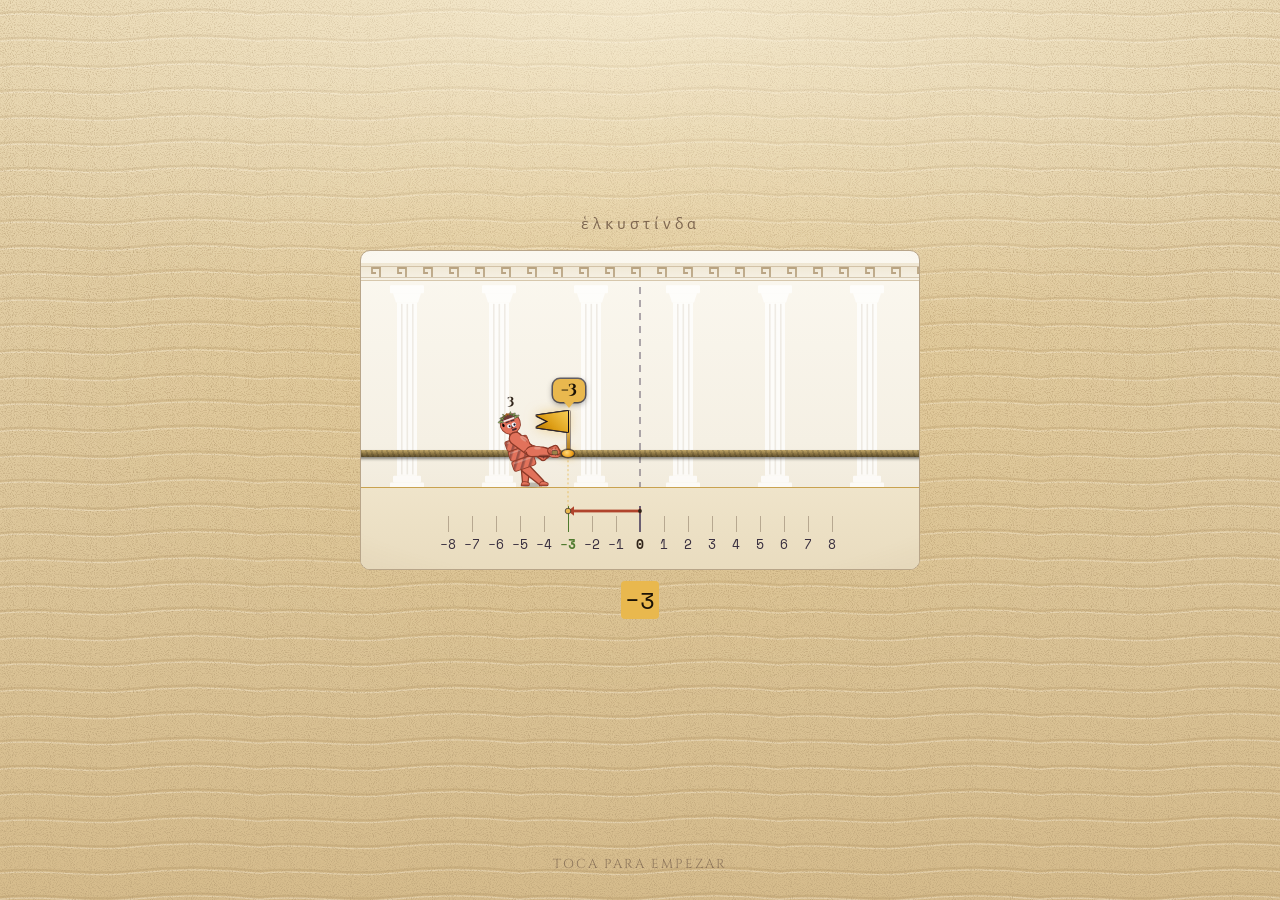
==== commit 1f846d5f: "Versión de aula: La palestra · versión 1.1.6 Generada original 272c9ab. El original comentado y el h" ====
--- a/index.html
+++ b/index.html
@@ -1,25 +1,20 @@
 <!doctype html>
-<!-- Generado por construye.mjs a partir de src/: edita src/pagina.html y los módulos, no este fichero. -->
 <html lang="es">
 <head>
+<!--
+  La palestra · versión 1.1.6
+  © Andrés Asensio · CC BY-NC-ND 4.0 · https://creativecommons.org/licenses/by-nc-nd/4.0/deed.es
+  Versión de aula generada el 2026-10-20 a partir del original 272c9ab.
+-->
 <meta charset="utf-8">
 <meta name="viewport" content="width=device-width, initial-scale=1, viewport-fit=cover">
+<meta name="robots" content="noindex, nofollow, noarchive, noimageindex">
+<meta name="author" content="Andrés Asensio">
 <title>La palestra</title>
 <link rel="preconnect" href="https://fonts.googleapis.com">
 <link rel="preconnect" href="https://fonts.gstatic.com" crossorigin>
-<link rel="stylesheet" href="https://fonts.googleapis.com/css2?family=Cinzel:wght@500;600;700&family=Alegreya+Sans:ital,wght@0,400;0,500;0,700;1,400;1,700&family=Space+Mono:wght@400;700&display=swap">
+<link rel="stylesheet" href="https://fonts.googleapis.com/css2?family=Cinzel:wght@500;600;700&family=Alegreya+Sans:ital,wght@0,400;0,500;0,700;1,400;1,700&family=Space+Mono:wght@400;700&family=Caveat:wght@500;700&display=swap">
 <style>
-/* ══════════════════════════════════════════════════════════════════════
-   LA PALESTRA · la piel
-   La disposición de Las piezas de Miut —la cabecera en una hoja con sus
-   pestañas, las hojas de papel, los botones, el acta en su hoja— sobre el
-   suelo de la palestra: la arena rastrillada donde se entrenaba (el
-   skamma), con su grano y las marcas del rastrillo. Arena de día, la de
-   siempre; arena de noche, para un aula con poca luz; y Proyector, papel
-   blanco y tinta negra, sin arena.
-   Los nombres de Miut (--tinta, --linea…) mandan; los de antes (--ink,
-   --line…) son alias, para que los módulos del campo sigan igual.
-   ══════════════════════════════════════════════════════════════════════ */
 :root{
   --arena1:#E8D6AF; --arena2:#D6BC8C; --luz:rgba(255,248,228,.55);
   --grano:url("data:image/svg+xml;utf8,<svg xmlns='http://www.w3.org/2000/svg' width='220' height='220'><filter id='g'><feTurbulence type='fractalNoise' baseFrequency='.95' numOctaves='2' stitchTiles='stitch'/><feColorMatrix values='0 0 0 0 .45  0 0 0 0 .32  0 0 0 0 .16  0 0 0 1.6 -.72'/></filter><rect width='100%25' height='100%25' filter='url(%23g)'/></svg>");
@@ -31,15 +26,10 @@
   --izq:#B0442C; --der:#1F6A88;
   --sello:url("data:image/svg+xml;utf8,<svg xmlns='http://www.w3.org/2000/svg' viewBox='0 0 14 14'><rect x='2.2' y='.8' width='1.7' height='12.6' rx='.85'/><path d='M3.9 1.4 L12.8 4.3 L3.9 7.4 Z'/></svg>");
   --lento:1;
-  /* la letra: Cinzel, mayúsculas de inscripción, para los rótulos, los
-     títulos y los botones; Alegreya Sans, cálida y clara, para leer. Las
-     cuentas van en Space Mono, que distingue bien los signos */
   --rotulo:'Cinzel',Georgia,serif; --letra:'Alegreya Sans',system-ui,sans-serif;
-  /* los alias */
   --bg:var(--arena2); --panel-2:var(--panel2); --line:var(--linea); --ink:var(--tinta); --muted:var(--tenue);
   --ambar:var(--oro); --green:var(--verde);
 }
-/* la arena al anochecer: más fría, y la luz de una antorcha arriba */
 html[data-tema="noche"]{
   --arena1:#3B3129; --arena2:#29221D; --luz:rgba(240,170,90,.13);
   --grano:url("data:image/svg+xml;utf8,<svg xmlns='http://www.w3.org/2000/svg' width='220' height='220'><filter id='g'><feTurbulence type='fractalNoise' baseFrequency='.95' numOctaves='2' stitchTiles='stitch'/><feColorMatrix values='0 0 0 0 .75  0 0 0 0 .62  0 0 0 0 .45  0 0 0 1.4 -.78'/></filter><rect width='100%25' height='100%25' filter='url(%23g)'/></svg>");
@@ -58,7 +48,6 @@
 *{box-sizing:border-box}
 [hidden]{display:none !important}
 html{background:var(--arena2)}
-/* la arena: el grano fino, los surcos del rastrillo a lo ancho y la luz desde arriba */
 body{margin:0;color:var(--tinta);font-family:var(--letra);font-size:15px;line-height:1.5;
   background:
     radial-gradient(ellipse 90% 55% at 50% 0%, var(--luz), transparent 70%),
@@ -69,13 +58,9 @@
   background-attachment:fixed;-webkit-text-size-adjust:100%;min-height:100vh}
 html[data-tema="proyector"], html[data-tema="proyector"] body{background:#FFFFFF}
 .lienzo{max-width:760px;margin:0 auto;padding:12px 12px 36px}
-/* en «Escríbelo», el campo va encima de la tablilla: se ve la película y,
-   justo debajo, donde se escribe */
 .lienzo{display:flex;flex-direction:column}
 .lienzo:has(.tablilla.escribe) > :is(.tablilla, footer){order:1}
 
-/* ── LA CABECERA: una sola hoja con el nombre y, en letra pequeña y sin
-   cajas, las acciones; debajo, lo que se puede hacer, como pestañas ── */
 .cab{padding:9px 14px 0;border:1px solid var(--linea);border-radius:13px;overflow:hidden;
   background:linear-gradient(180deg,var(--panel2),var(--panel));box-shadow:0 6px 18px var(--sombra)}
 .rotulo{display:flex;align-items:center;gap:10px;flex-wrap:wrap}
@@ -89,11 +74,10 @@
 .cab .acc button{font-family:var(--rotulo);font-size:12.5px;letter-spacing:1.3px;text-transform:uppercase;color:var(--tenue);
   background:none;border:0;border-bottom:1px solid transparent;padding:4px 0;cursor:pointer}
 .cab .acc button:hover,.cab .acc button:focus-visible,.cab .acc button[aria-pressed="true"]{color:var(--oro);border-bottom-color:var(--oro);outline:none}
-/* en el móvil las acciones bajan a su propia regleta, de lado a lado */
 @media (max-width:620px){
   .cab .acc{width:100%;margin:5px 0 0;padding-top:4px;border-top:1px solid var(--linea);justify-content:space-around;gap:6px}
 }
-.juegos{display:grid;grid-template-columns:repeat(3,1fr);margin:8px -14px 0;border-top:1px solid var(--linea)}
+.juegos{display:grid;grid-template-columns:repeat(auto-fit,minmax(0,1fr));margin:8px -14px 0;border-top:1px solid var(--linea)}
 .juegos button{font:inherit;cursor:pointer;text-align:center;color:var(--tinta);background:none;border:0;border-bottom:3px solid transparent;
   border-radius:0;padding:6px 4px 4px;line-height:1.2}
 .juegos button + button{border-left:1px solid var(--linea)}
@@ -101,9 +85,8 @@
 .juegos button span{display:block;font-size:11.5px;color:var(--tenue)}
 .juegos button:hover{background:var(--brillo)}
 .juegos button[aria-pressed="true"]{border-bottom-color:var(--oro);background:var(--brillo)}
-@media (max-width:480px){ .juegos button span{display:none} .juegos button b{font-size:13.5px;letter-spacing:.6px} .juegos button{padding:8px 2px 6px} }
-
-/* ── LAS HOJAS ── */
+@media (max-width:480px){ .juegos button span{display:none} .juegos button b{font-size:12px;letter-spacing:.2px} .juegos button{padding:8px 2px 6px} }
+
 .panel{background:linear-gradient(180deg,var(--panel2),var(--panel));border:1px solid var(--linea);border-radius:13px;
   padding:12px 13px;margin-top:9px;box-shadow:0 6px 18px var(--sombra)}
 .panel h2, .etq{font-family:var(--rotulo);font-weight:700;font-size:12px;letter-spacing:1.6px;text-transform:uppercase;color:var(--tenue);margin:0}
@@ -111,7 +94,6 @@
 .tablilla{margin-top:9px;box-shadow:0 6px 18px var(--sombra)}
 .tl-cab h2{white-space:nowrap}
 
-/* ── LOS BOTONES ── */
 .botones{display:flex;gap:8px;flex-wrap:wrap;margin-top:11px;align-items:center}
 button.b{font-family:var(--rotulo);font-weight:700;font-size:13.5px;letter-spacing:.7px;text-transform:uppercase;
   padding:8px 14px;min-height:42px;border-radius:9px;border:1px solid var(--linea);cursor:pointer;
@@ -123,7 +105,6 @@
 button.b.borrar.seguro{background:var(--rojo);border-color:var(--rojo);color:#fff}
 button.b:focus-visible{outline:2px solid var(--oro);outline-offset:2px}
 
-/* ── LOS AJUSTES, una hoja que se abre bajo la cabecera ── */
 .ajustes .aj{display:flex;align-items:center;gap:10px;flex-wrap:wrap;padding:6px 0;border-bottom:1px dashed var(--linea)}
 .ajustes .aj > .etq{min-width:130px}
 .ajustes .aj small{flex-basis:100%;color:var(--tenue);font-size:12.5px;margin-top:-2px}
@@ -133,7 +114,6 @@
 .ops button + button{border-left:1px solid var(--linea)}
 .ops button[aria-pressed="true"]{background:var(--oro);color:var(--panel)}
 
-/* ── LA RUTA: la misión, qué hay que hacer y por dónde se va ── */
 .rt-cab{display:flex;align-items:baseline;gap:10px;flex-wrap:wrap}
 .rt-titulo{font-family:var(--rotulo);font-weight:700;font-size:20px;letter-spacing:.5px;margin:0;color:var(--tinta)}
 .rt-d{margin:4px 0 0;font-size:17px;line-height:1.4}
@@ -143,8 +123,6 @@
 .rt-p.hecho{background:var(--oro)}
 .rt-hito{font-family:'Space Mono',monospace;font-size:11px;color:var(--tenue);margin-left:4px}
 
-/* ── LO QUE DICEN: Listillón en la tablilla y Jeferión en el campo, en una
-   caja como la de Miut, con la cara, el nombre y lo que dicen ── */
 .cara{display:block;flex:0 0 auto}
 .cara svg{display:block;width:100%;height:auto}
 .habla{display:grid;grid-template-columns:48px 1fr;gap:10px;align-items:start;margin-top:11px;padding:10px 12px;
@@ -156,15 +134,14 @@
 .habla .aviso b{color:var(--oro)}
 .tablilla .habla{--noche:#fbf6ea;--linea:#c4b08a;--tinta:#241b36;--oro:#7f5a0e}
 
-/* ── EL CAMPO: sus mandos ── */
-.mandos{display:flex;gap:8px;align-items:center;flex-wrap:wrap;margin-top:10px}
-.mandos button.b{font-family:'Space Mono',monospace;font-size:18px;min-width:52px;letter-spacing:0}
-.paso-t{font-family:'Space Mono',monospace;font-size:12px;color:var(--tenue);flex:1;text-align:right;white-space:nowrap}
+.mandos{display:flex;gap:6px;align-items:center;flex-wrap:wrap;margin-top:8px}
+.mandos button.b{font-family:'Space Mono',monospace;font-size:14px;min-width:42px;min-height:42px;padding:4px 10px;letter-spacing:0;
+  background:none;box-shadow:none;border-color:var(--linea);color:var(--tenue)}
+.mandos button.b:active{transform:none}
+.mandos button.b.ok{background:none;box-shadow:none;color:var(--oro);border-color:var(--oro)}
+.mandos #camino{font-family:var(--rotulo);font-size:12px;letter-spacing:.8px;text-transform:uppercase;padding:4px 12px}
 #panelCampo.quieto .mandos{display:none}
-.bq-lista{margin:6px 0 0;font-size:14px;color:var(--tenue)}
-.bq-lista b.izq{color:var(--izq)} .bq-lista b.der{color:var(--der)}
-
-/* ── EL EJERCICIO, dentro de la tablilla ── */
+
 .tl-marca{display:flex;flex-wrap:wrap;gap:5px;margin:0 0 8px}
 .tl-marca .fi{font-family:var(--rotulo);font-weight:700;font-size:11.5px;letter-spacing:1px;text-transform:uppercase;color:var(--muted);
   border:1px solid var(--line);border-radius:999px;padding:3px 10px}
@@ -183,7 +160,6 @@
 .tablilla.escribe:has(.tl-ej:not([hidden])) .tl-cursor{display:inline-block}
 .tl-pie{margin-top:10px}
 
-/* ── EL ACTA, en su propia hoja, por encima de todo ── */
 .modal{position:fixed;inset:0;background:rgba(12,8,20,.82);display:grid;place-items:center;padding:16px;z-index:60;overflow:auto}
 .modal .caja2{width:min(600px,100%);max-height:92vh;overflow:auto;border:1px solid var(--linea);border-radius:16px;padding:18px 20px;
   background:linear-gradient(180deg,var(--panel2),var(--panel));box-shadow:0 24px 60px rgba(0,0,0,.55)}
@@ -212,16 +188,108 @@
 .ac-ej li.no .ac-como::before{content:"✗ ";color:var(--rojo);font-weight:700}
 @media (max-width:520px){ .actaTabla{font-size:12.5px} .actaTabla td,.actaTabla th{padding:4px 3px} }
 
-/* ── EL PIE ── */
 footer{margin-top:26px;padding-top:12px;border-top:1px solid var(--linea);text-align:center;
   font-family:'Space Mono',monospace;font-size:10.5px;letter-spacing:1.2px;text-transform:uppercase;color:var(--tenue)}
 html:not([data-tema="noche"]):not([data-tema="proyector"]) footer{color:#5a4226;border-top-color:rgba(90,66,38,.3)}
-/* el enlace a la app de la que salió: discreto, del color del pie */
-footer a{color:inherit;text-decoration:none;border-bottom:1px solid currentColor;opacity:.85}
-footer a:hover{opacity:1}
+footer a{color:inherit}
+
+.rt-fila{display:flex;flex-wrap:wrap;align-items:center;gap:6px 10px;margin-top:10px;padding-top:9px;border-top:1px dashed var(--linea)}
+.rt-fila:not(:has(.rt-elige:not([hidden]))){border-top:0;padding-top:0}
+.rt-fila .botones{flex:0 0 auto;margin:0}
+.rt-fila .botones:not(:has(.b:not([hidden]))){display:none}
+.rt-elige{flex:1 1 150px;min-width:0;display:flex;flex-wrap:nowrap;gap:6px;overflow-x:auto;scrollbar-width:thin;padding-bottom:3px}
+.rt-elige button, .rt-elige .rt-etq{flex:0 0 auto;white-space:nowrap}
+.rt-elige button{font-family:var(--rotulo);font-weight:700;font-size:12px;letter-spacing:.6px;text-transform:uppercase;cursor:pointer;
+  color:var(--tinta);background:var(--panel);border:1px solid var(--linea);border-radius:16px;padding:6px 11px;min-height:34px}
+.rt-elige button b{color:var(--oro);margin-right:2px}
+.rt-elige button:hover{border-color:var(--oro)}
+.rt-elige button[aria-pressed="true"]{background:var(--oro);border-color:var(--oro);color:var(--panel)}
+.rt-elige button[aria-pressed="true"] b{color:var(--panel)}
+.rt-elige .rt-n{display:none;font-style:normal;font-size:11px;letter-spacing:.4px;margin-left:3px;opacity:.85}
+.rt-elige .rt-ok{font-style:normal;font-weight:700;color:var(--verde)}
+.rt-elige .rt-toca{font-style:normal;font-size:10px;letter-spacing:.8px;color:var(--oro);border:1px solid var(--oro);border-radius:9px;padding:0 5px;margin-left:3px;white-space:nowrap}
+.rt-elige button[data-toca]:not([aria-pressed="true"]){border-color:var(--oro)}
+.rt-elige button[aria-pressed="true"] .rt-ok, .rt-elige button[aria-pressed="true"] .rt-toca{color:var(--panel);border-color:var(--panel)}
+
+.guia{position:fixed;inset:0;z-index:80;cursor:pointer}
+.guia-foco{position:fixed;border-radius:13px;border:2px solid #F0C75E;pointer-events:none;
+  box-shadow:0 0 0 9999px rgba(30,16,6,.72),0 0 22px rgba(240,199,94,.55);
+  transition:top .28s ease,left .28s ease,width .28s ease,height .28s ease}
+.guia-globo{position:fixed;z-index:81;width:min(340px,calc(100vw - 32px));cursor:default;
+  background:linear-gradient(180deg,var(--panel2,var(--panel)),var(--panel));border:1px solid var(--oro);border-radius:14px;padding:13px 15px;
+  box-shadow:0 18px 44px rgba(0,0,0,.5);transition:top .28s ease,left .28s ease}
+.guia-globo .tit{display:flex;align-items:center;gap:8px;font-family:var(--rotulo);font-weight:700;font-size:15px;letter-spacing:1.4px;text-transform:uppercase;color:var(--oro);margin-bottom:4px}
+.guia-globo .tit::before{content:'';width:18px;height:18px;flex:0 0 18px;background:var(--oro);-webkit-mask:var(--sello) center/contain no-repeat;mask:var(--sello) center/contain no-repeat}
+.guia-globo:focus{outline:none}
+.guia-globo p{margin:0;font-size:15.5px;line-height:1.5}
+.guia-globo p b{color:var(--oro)}
+.guia-pie{display:flex;align-items:center;justify-content:space-between;gap:10px;margin-top:11px}
+.guia-pie span{font-family:'Space Mono',monospace;font-size:11px;color:var(--tenue)}
+.guia-pie .botones{margin:0}
+.guia-pie button.b{min-height:36px;padding:5px 12px}
+.guia-globo p button.b{display:block;margin:9px 0 0;min-height:36px;padding:5px 12px}
+@media (prefers-reduced-motion: reduce){ .guia-foco,.guia-globo{transition:none} }
+@media print{ .guia{display:none} }
+
+.tira-visto{margin:7px 0 0;padding:4px 10px;border-radius:9px;border:1px dashed var(--linea);font-family:'Space Mono',monospace;font-size:13px;
+  line-height:1.4;color:var(--tinta);background:var(--brillo)}
+.tira-visto .tv-t{font-family:var(--rotulo);font-weight:700;font-size:11px;letter-spacing:1.2px;text-transform:uppercase;color:var(--oro);margin-right:4px}
+.tira-visto .tl-palanca{display:block;margin:2px 0 0;font-family:var(--letra);font-size:13px;color:var(--tenue)}
+.tira-visto .tl-palanca a{color:var(--oro)}
+.rt-opc{display:flex;flex-wrap:wrap;align-items:center;gap:5px;margin-top:7px}
+.rt-opc .rt-etq{font-family:var(--rotulo);font-weight:700;font-size:11px;letter-spacing:1px;text-transform:uppercase;color:var(--tenue);margin-right:2px}
+.rt-opc .rt-sep{flex-basis:8px}
+.rt-opc button{font-family:var(--rotulo);font-weight:700;font-size:11px;letter-spacing:.5px;text-transform:uppercase;cursor:pointer;color:var(--tinta);
+  background:none;border:1px solid var(--linea);border-radius:14px;padding:4px 9px;min-height:30px}
+.rt-opc button[aria-pressed="true"]{background:var(--oro);border-color:var(--oro);color:var(--panel)}
+.tl-acc{display:flex;gap:8px}
+.tl-acc .b{flex:1 1 0}
+.tl-acc .b[hidden]{display:none}
+#tlCera:empty, #tlCortes:empty{display:none}
+.tl-marca .fi.reloj{margin-left:auto;font-family:'Space Mono',monospace;letter-spacing:0}
+.ajustes .aj-grupo{border-bottom:1px dashed var(--linea);padding:6px 0}
+.ajustes .aj-grupo > summary{cursor:pointer;font-family:var(--rotulo);font-weight:700;letter-spacing:.06em;padding:6px 0;color:var(--oro)}
+.ajustes .aj-grupo > .aj:last-of-type{border-bottom:0}
+.ajustes .aj-prof{display:block}
+.ajustes .aj-prof summary{cursor:pointer;padding:4px 0}
+.ajustes .aj-prof ol{margin:6px 0;padding-left:22px;font-size:14px;line-height:1.45}
+.ajustes .aj-prof small{display:block;margin:5px 0 0}
+@media (max-width:480px){
+  .lienzo{padding-top:8px}
+  .cab .sub{display:none}
+  .ruta{padding:8px 11px;position:relative}
+  .ruta .botones .b{min-height:38px;padding-top:6px;padding-bottom:6px}
+  .rt-opc{flex-wrap:nowrap;overflow-x:auto;scrollbar-width:none;-webkit-overflow-scrolling:touch;margin-left:-11px;margin-right:-11px;padding-left:11px;padding-right:11px}
+  .rt-elige{scrollbar-width:none;-webkit-overflow-scrolling:touch;margin-left:-11px;padding-left:11px}
+  .rt-fila:not(:has(.botones .b:not([hidden]))) .rt-elige{margin-right:-11px;padding-right:11px}
+  .rt-elige::-webkit-scrollbar, .rt-opc::-webkit-scrollbar{display:none}
+  .rt-fila{margin-top:6px;padding-top:6px}
+  .rt-elige button, .rt-opc button{flex:0 0 auto;white-space:nowrap}
+  .rt-opc .rt-etq, .rt-elige .rt-etq{flex:0 0 auto}
+  .rt-elige .rt-sep{flex:0 0 6px}
+  .rt-elige .rt-etq{align-self:center;font-family:var(--rotulo);font-weight:700;font-size:11px;letter-spacing:1px;text-transform:uppercase;color:var(--tenue)}
+  .ruta:has(.rt-elige:not([hidden])) .rt-puntos{display:none}
+  .rt-elige .rt-n{display:inline}
+  .rt-elige button[data-toca]{display:inline-flex;align-items:baseline;gap:.35em}
+  .rt-elige .rt-toca{order:-1;margin:0;border:0;padding:0;font-size:13px;letter-spacing:0}
+  .rt-elige .rt-toca span{display:none}
+  .rt-elige .rt-toca::before{content:'★'}
+  .tl-patron .tl-cr{min-height:29px}
+  html[data-modo="hoja"] .ruta .rt-d{display:none}
+  html[data-modo="listillon"] .ruta .rt-d{display:none}
+  .lienzo{padding-bottom:8px}
+  .tl-acc:not(:has(.b:not([hidden]))){display:none}
+  footer{margin-top:6px;padding-top:6px;font-size:11px}
+  .ruta .rt-titulo{font-size:17px}
+  .ruta .rt-d{font-size:15px;line-height:1.3;margin-top:2px}
+  .ruta .rt-puntos{margin-top:5px}
+  .tablilla .habla{margin-top:3px}
+  .tablilla .tl-marca{margin-bottom:4px}
+}
 </style>
 <style>
-.campo{position:relative;height:308px;--cielo:56px;border-radius:10px;overflow:hidden;
+.campo{position:relative;height:var(--H);--H:260px;--fl:30px;--tu:10px;--cielo:12px;--curva:cubic-bezier(.4,0,.2,1);--dur-cam:.7s;
+    border-radius:10px;overflow:hidden;
     -webkit-user-select:none;user-select:none;
     border:1px solid rgba(233,184,78,.18);
     background:
@@ -230,19 +298,22 @@
       radial-gradient(ellipse 120% 55% at 50% 100%, rgba(233,184,78,.09),
         rgba(233,184,78,0) 62%),
       linear-gradient(180deg,#161027 0%,#1B1230 48%,#231738 79%,#150F20 100%)}
+@media (min-width:700px){ .campo{--H:320px} }
+.campo[data-capa="flechas"]{--H:150px;--fl:98px;--cielo:0px;--hf:98px}
+@media (min-width:700px){ .campo[data-capa="flechas"]{--H:170px;--fl:118px;--hf:118px} }
     .campo::after{content:'';position:absolute;inset:0;z-index:12;pointer-events:none;
     background:radial-gradient(ellipse 115% 95% at 50% 46%,
       transparent 58%, rgba(8,5,14,.34) 100%)}
-    .marca{position:absolute;top:24px;bottom:52px;width:2px;left:50%;
+    .marca{position:absolute;top:calc(var(--cielo) + 12px);bottom:calc(52px + var(--fl));width:2px;left:50%;
     transform:translateX(-50%);background:repeating-linear-gradient(180deg,
       rgba(242,237,226,.32) 0 7px, transparent 7px 13px);
     box-shadow:0 0 5px rgba(242,237,226,.08)}
-      .cuerda{position:absolute;left:0;right:0;bottom:82px;height:7px;z-index:3;
+      .cuerda{position:absolute;left:0;right:0;bottom:calc(82px + var(--fl));height:7px;z-index:3;
     background:linear-gradient(180deg,#c2a86a,#8a7442 55%,#5e4e2c);
     border-radius:4px;box-shadow:0 2px 3px rgba(0,0,0,.45)}
     .cuerda{transition:opacity .45s ease}
   .campo:not(.tensa) .cuerda{opacity:0}
-    .cuerdaFloja{position:absolute;left:0;right:0;width:100%;bottom:66px;height:40px;
+    .cuerdaFloja{position:absolute;left:0;right:0;width:100%;bottom:calc(66px + var(--fl));height:40px;
     z-index:3;overflow:visible;pointer-events:none;opacity:1;transition:opacity .45s ease}
   .cuerdaFloja path{fill:none;stroke:url(#gFloja);stroke-width:7;stroke-linecap:round;
     vector-effect:non-scaling-stroke}
@@ -250,23 +321,23 @@
   .cuerda::after{content:'';position:absolute;inset:0;border-radius:4px;opacity:.5;
     background:repeating-linear-gradient(72deg,
       rgba(0,0,0,.25) 0 2px, transparent 2px 5px)}
-          .regla{position:absolute;left:0;right:0;bottom:0;height:52px;pointer-events:none;z-index:1;
+          .regla{position:absolute;left:0;right:0;bottom:0;height:calc(52px + var(--fl));pointer-events:none;z-index:1;
     background:linear-gradient(180deg,rgba(21,15,32,0) 0,rgba(48,35,44,.65) 16%,
       #2B1F2C 44%,#1A1322 100%);
     border-top:1px solid rgba(233,184,78,.5);
     box-shadow:inset 0 1px 0 rgba(255,236,196,.12), 0 -6px 12px rgba(0,0,0,.35)}
     .regla::before{content:'';position:absolute;left:0;right:0;top:-14px;height:14px;
     background:linear-gradient(180deg,rgba(196,160,104,0),rgba(196,160,104,.16))}
-    .marca-n{position:absolute;bottom:5px;transform:translateX(-50%);text-align:center;
+    .marca-n{position:absolute;bottom:calc(5px + var(--tu));transform:translateX(-50%);text-align:center;
     font-family:'Space Mono',monospace;font-size:11px;color:var(--muted);line-height:1.2;
     width:var(--paso,14px);padding:2px 0 1px;border-radius:5px}
   .regla.ancha .marca-n{font-size:13px}
-  .regla.estrecha .marca-n.impar i{height:18px;margin-bottom:13px}
-    .marca-n i{display:block;width:1px;height:26px;margin:0 auto 5px;
+  .regla.estrecha .marca-n.impar i{height:calc(18px - var(--tu));margin-bottom:13px}
+    .marca-n i{display:block;width:1px;height:calc(26px - var(--tu));margin:0 auto 5px;
     background:linear-gradient(180deg,rgba(167,157,181,.06),rgba(167,157,181,.6));
     font-style:normal}
   .marca-n.cero{color:var(--ink);font-weight:700}
-  .marca-n.cero i{width:2px;height:36px;margin-top:-10px;background:linear-gradient(180deg,
+  .marca-n.cero i{width:2px;height:calc(36px - var(--tu));margin-top:-10px;background:linear-gradient(180deg,
     rgba(242,237,226,.06),rgba(242,237,226,.75))}
       .friso{position:absolute;left:0;right:0;top:var(--cielo);height:18px;z-index:2;
     pointer-events:none;
@@ -274,44 +345,41 @@
       url("data:image/svg+xml;utf8,<svg xmlns='http://www.w3.org/2000/svg' width='26' height='18'><g fill='none' stroke='rgba(233,184,78,.2)' stroke-width='1'><path d='M0 3.5 H26'/><path d='M0 14.5 H26'/></g><path d='M13 14 V5 H5 V10 H9' fill='none' stroke='rgba(233,184,78,.42)' stroke-width='1.8'/></svg>") repeat-x center / 26px 18px,
       linear-gradient(180deg, rgba(43,32,62,.9), rgba(26,19,40,.55));
     border-bottom:1px solid rgba(233,184,78,.16)}
-      .columnata{position:absolute;left:0;right:0;top:calc(var(--cielo) + 17px);bottom:50px;z-index:0;
+      .columnata{position:absolute;left:0;right:0;top:calc(var(--cielo) + 17px);bottom:calc(50px + var(--fl));z-index:0;
     pointer-events:none;
     background:url("data:image/svg+xml;utf8,<svg xmlns='http://www.w3.org/2000/svg' width='92' height='158'><g fill='rgba(226,210,188,.16)'><rect x='29' y='4' width='34' height='6' rx='1'/><path d='M32 10 L60 10 L57 17 L35 17 Z'/><rect x='36' y='17' width='20' height='131'/><rect x='32' y='148' width='28' height='5' rx='1'/><rect x='29' y='153' width='34' height='5' rx='1'/></g><g fill='rgba(10,6,18,.2)'><rect x='40' y='18' width='1.6' height='129'/><rect x='45.5' y='18' width='1.6' height='129'/><rect x='51' y='18' width='1.6' height='129'/></g><g fill='rgba(244,240,230,.13)'><rect x='36.5' y='17' width='2' height='131'/></g></svg>") repeat-x;
     background-size:92px 100%}
-  .escena{position:absolute;left:50%;top:var(--cielo);bottom:0;width:100%;z-index:1;
-    transform:translateX(-50%);transform-origin:50% 100%;
-    transition:transform .5s ease, width .5s ease}
-          .equipo{transition:transform calc(1s * var(--lento,1)) cubic-bezier(.22,1.18,.36,1)}
-  .nudo{transition:transform calc(1s * var(--lento,1)) cubic-bezier(.22,1.18,.36,1)}
-  .marca-n{transition:color .35s ease}
-  .marca-n i{transition:background .35s ease}
-  .nudo{position:absolute;bottom:84px;left:50%;width:2px;height:28px;margin-left:-1px;
+  .escena{position:absolute;left:50%;top:var(--cielo);bottom:0;width:calc(100% / .45);z-index:1;
+    transform:translateX(-50%);transform-origin:50% 100%;will-change:transform;
+    transition:transform calc(var(--dur-cam) * var(--lento,1)) var(--curva)}
+  .equipo, .nudo{transition:transform calc(var(--dur-cam) * var(--lento,1)) var(--curva);will-change:transform}
+  .campo.anima .equipo, .campo.anima .nudo, .campo[data-capa="flechas"] .nudo{transition:none}
+  .nudo{position:absolute;bottom:calc(84px + var(--fl));left:50%;width:2px;height:20px;margin-left:-1px;
     background:linear-gradient(180deg,#d9d3c4,#8a8272);border-radius:1px;z-index:8}
     .nudo::before{content:'';position:absolute;bottom:-2px;left:-5px;width:12px;height:7px;
     border-radius:50%;background:radial-gradient(circle at 40% 35%,#ffd97a,#f0a018 65%,#a35f06);
     box-shadow:0 0 0 1.5px rgba(16,11,26,.5), 0 0 9px rgba(255,176,32,.6)}
   .nudo .tela{position:absolute;top:0;left:2px;width:22px;height:15px;
-    background:linear-gradient(135deg,#c9a227,#a5821a);
-    clip-path:polygon(0 0, 100% 22%, 62% 50%, 100% 78%, 0 100%);
-    transform-origin:left center;transition:transform .5s ease}
-    .nudo .cifra{position:absolute;top:-19px;left:50%;
-    transform:translateX(calc(-50% + 12px));transition:transform .5s ease;
-    font-family:var(--rotulo);font-weight:700;font-size:15px;color:#F2EDE2;
+    filter:drop-shadow(1px 0 0 rgba(16,11,26,.85)) drop-shadow(-1px 0 0 rgba(16,11,26,.85)) drop-shadow(0 1px 0 rgba(16,11,26,.85)) drop-shadow(0 -1px 0 rgba(16,11,26,.85));
+    transform-origin:-1px center;transition:transform .35s ease, width .25s ease, height .25s ease}
+    .nudo .tela i{position:absolute;inset:0;background:linear-gradient(135deg,#f8cd55,#dc9c14 60%,#b07406);
+      clip-path:polygon(0 0, 100% 22%, 62% 50%, 100% 78%, 0 100%);transform-origin:left center}
+    .nudo .cifra{position:absolute;top:-2px;right:7px;
+    font-family:var(--rotulo);font-weight:700;font-size:15px;line-height:1.2;color:#F2EDE2;
     text-shadow:0 0 5px rgba(16,11,26,.95);white-space:nowrap}
-    .nudo.haciaIzq .tela{left:auto;right:2px;transform-origin:right center;
-    clip-path:polygon(100% 0, 0 22%, 38% 50%, 0 78%, 100% 100%)}
-  .nudo.haciaIzq .cifra{transform:translateX(calc(-50% - 12px))}
-  .nudo.sin .tela{background:linear-gradient(135deg,#4a5568,#39414f)}
+    .nudo.haciaIzq .tela{transform:scaleX(-1)}
+  .nudo.haciaIzq .cifra{right:auto;left:7px}
+  .nudo.sin .tela i{background:linear-gradient(135deg,#4a5568,#39414f)}
   .nudo.sin .cifra{color:#A79DB5}
-  .equipo{position:absolute;bottom:52px;z-index:6;display:flex;gap:1px;align-items:flex-end;
-    width:47%;flex-wrap:nowrap}
-  .equipo.izq{left:6px;justify-content:flex-end}
-  .equipo.der{right:6px;justify-content:flex-start}
+  .equipo{position:absolute;bottom:calc(52px + var(--fl));z-index:6;display:flex;gap:1px;align-items:flex-end;flex-wrap:nowrap}
+  .equipo.izq{right:calc(50% + 4px)}
+  .equipo.der{left:calc(50% + 4px)}
       .tirador{position:relative;flex:0 0 auto;cursor:pointer;padding:0;line-height:0;
     border:1px solid transparent;border-radius:7px;background:rgba(244,240,230,.03);
     }
-  /* solo el que acaba de llegar se anima; los demás se quedan donde están */
-  .tirador.nuevo{animation:llega .4s cubic-bezier(.34,1.56,.64,1) backwards}
+  .tirador.nuevo{animation:llega .4s cubic-bezier(.22,1,.36,1) backwards;animation-delay:var(--retraso,0ms)}
+  .tirador{transition:transform calc(.45s * var(--lento,1)) var(--curva)}
+  .tirador.se-fue{position:absolute;opacity:0;pointer-events:none;transition:opacity calc(.3s * var(--lento,1)) ease}
   .tirador svg{display:block;overflow:visible}
     .tirador.izq{--piel:#E2725B;--linea:#8C3A28}
   .tirador.der{--piel:#57B8D6;--linea:#2C6C82}
@@ -399,15 +467,13 @@
     53%{transform:scale(1.2, 2.3)} 59%{transform:scale(1.5, .9)}
     66%{transform:scale(1.25, 2.2)} 76%{transform:scale(1.6, 1.1)}
     88%,100%{transform:scale(1)}}
-    .tirador.infla svg{animation:seInfla calc(.8s * var(--lento,1)) cubic-bezier(.34,1.7,.5,1)}
+    .tirador.infla svg{animation:seInfla calc(.8s * var(--lento,1)) cubic-bezier(.22,1,.36,1)}
   .tirador.desinfla svg{animation:seDesinfla calc(.8s * var(--lento,1)) cubic-bezier(.4,0,.4,1)}
-  .tirador.posa svg{animation:sacaMusculo calc(1s * var(--lento,1)) cubic-bezier(.34,1.6,.5,1)}
+  .tirador.posa svg{animation:sacaMusculo calc(1s * var(--lento,1)) cubic-bezier(.22,1,.36,1)}
   @keyframes sacaMusculo{0%,100%{transform:scale(1)}
     30%{transform:scale(1.16,1.06)}70%{transform:scale(1.12,1.04)}}
-  @keyframes seInfla{0%{transform:scale(1)}30%{transform:scale(1.28) rotate(-3deg)}
-                     60%{transform:scale(.94)}100%{transform:scale(1)}}
-  @keyframes seDesinfla{0%{transform:scale(1)}35%{transform:scale(.62) rotate(4deg)}
-                        70%{transform:scale(1.06)}100%{transform:scale(1)}}
+  @keyframes seInfla{0%{transform:scale(1)}40%{transform:scale(1.18) rotate(-2deg)}100%{transform:scale(1)}}
+  @keyframes seDesinfla{0%{transform:scale(1)}45%{transform:scale(.78) rotate(3deg)}100%{transform:scale(1)}}
           .tirador.trago svg{animation:echaAtras calc(2.1s * var(--lento,1)) cubic-bezier(.4,.1,.4,1)}
   .tirador.izq.trago svg{--nuca:7deg} .tirador.der.trago svg{--nuca:-7deg}
   @keyframes echaAtras{0%,14%{transform:rotate(0)}
@@ -466,40 +532,28 @@
     88%{transform:rotate(calc((var(--gAnt,-70deg) + var(--ajCod,0deg)) * 1.16))}
     96%,100%{transform:rotate(0)}}
         .equipo{perspective:520px}
-    .tirador.traidor{animation:cambiaBando calc(2.2s * var(--lento,1)) ease-out;z-index:8}
-  @keyframes cambiaBando{
-    0%{filter:drop-shadow(0 0 0 rgba(225,79,198,0)) brightness(2.6);
-       transform:scale(1.14)}
-    10%{filter:drop-shadow(0 0 16px rgba(225,79,198,.95)) brightness(1.5);
-       transform:scale(1.06)}
-    30%{filter:drop-shadow(0 0 22px rgba(225,79,198,.85)) brightness(1.12);
-       transform:scale(1)}
-    55%{filter:drop-shadow(0 0 12px rgba(225,79,198,.75)) brightness(1.06)}
-    78%{filter:drop-shadow(0 0 18px rgba(225,79,198,.55)) brightness(1.02)}
-    100%{filter:drop-shadow(0 0 0 rgba(225,79,198,0)) brightness(1);
-       transform:scale(1)}}
-
-@keyframes llega{0%{opacity:0;transform:translateY(-10px) scale(.5)}
-  60%{opacity:1;transform:translateY(2px) scale(1.06)}
+    .tirador.traidor{z-index:8}
+  .tirador.traidor::after{content:'';position:absolute;inset:-10px -6px;border-radius:50%;pointer-events:none;
+    background:radial-gradient(ellipse at center,rgba(225,79,198,.6),rgba(225,79,198,0) 70%);
+    animation:halo calc(1.6s * var(--lento,1)) ease-out forwards}
+  @keyframes halo{0%{opacity:0}12%{opacity:1}100%{opacity:0}}
+
+@keyframes llega{0%{opacity:0;transform:translateY(-10px) scale(.6)}
   100%{opacity:1;transform:none}}
 
-/* dónde está la bandera, en verde */
 .marca-n.aqui{color:var(--green);font-weight:700}
-.marca-n.aqui i{height:36px;margin-top:-10px;background:linear-gradient(180deg,rgba(155,209,100,.08),var(--green))}
-/* la regla viva: antes de un paso clave, se toca para decir dónde acabará */
+.marca-n.aqui i{height:calc(36px - var(--tu));margin-top:-10px;background:linear-gradient(180deg,rgba(155,209,100,.08),var(--green))}
 .regla.viva{pointer-events:auto;animation:reglaLlama 1.2s ease-in-out infinite alternate}
 .regla.viva .marca-n{pointer-events:auto;cursor:pointer}
 .regla.viva .marca-n::after{content:'';position:absolute;left:0;right:0;top:-30px;bottom:-6px}
 .regla.viva .marca-n:hover{background:rgba(233,184,78,.14)}
 .regla.viva .marca-n.impar{color:var(--muted)}
 @keyframes reglaLlama{to{border-top-color:#F9D98A;box-shadow:inset 0 1px 0 rgba(255,236,196,.3), 0 -8px 18px rgba(233,184,78,.25)}}
-/* el pronóstico del alumno, marcado mientras se juega el paso */
 .marca-n.pronostico{color:var(--ambar);font-weight:700;background:rgba(233,184,78,.18)}
-.marca-n.pronostico::before{content:"tú";position:absolute;left:50%;top:-15px;transform:translateX(-50%);
+.marca-n.pronostico::before{content:"tú";position:absolute;left:50%;top:100%;margin-top:1px;transform:translateX(-50%);
   font-size:9px;line-height:1.3;padding:0 3px;border-radius:3px;background:#E9B84E;color:#1A1206;font-weight:700}
 @media (prefers-reduced-motion: reduce){ .regla.viva{animation:none} }
 
-/* al beber: el destello y las burbujas del color de la poción */
   .chispa{position:absolute;left:50%;top:38%;width:16px;height:16px;margin:-8px 0 0 -8px;
     border-radius:50%;pointer-events:none;z-index:5;
     animation:destella calc(.8s * var(--lento,1)) ease-out forwards}
@@ -513,46 +567,228 @@
   @keyframes sopla{0%{transform:translate(0,0) scale(.4);opacity:0}
     25%{opacity:.9}100%{transform:translate(var(--dx,0), -30px) scale(1);opacity:0}}
 
-/* ── EL OLIMPO: la franja de cielo de arriba. Zeus sube desde detrás del
-   friso, se apoya en él, lanza y vuelve a bajar; lo que asoma por debajo del
-   friso queda recortado, así que nunca tapa el campo ── */
 .olimpo{position:absolute;left:0;right:0;top:0;height:calc(var(--cielo) + 12px);overflow:hidden;z-index:1;pointer-events:none}
-.olimpo .zeus{top:auto;bottom:-12px;width:104px;height:78px;margin-left:-52px;z-index:0;transform:translateY(105%)}
-.olimpo .zeus.fuera{transform:translateY(0)}
-/* el suelo del templo, quieto bajo la regla: cuando la cámara se aleja y la
-   regla se estrecha, no queda hueco a los lados */
-.suelo{position:absolute;left:0;right:0;bottom:0;height:52px;z-index:0;pointer-events:none;
+.suelo{position:absolute;left:0;right:0;bottom:0;height:calc(52px + var(--fl));z-index:0;pointer-events:none;
   background:linear-gradient(180deg,rgba(48,35,44,.65) 0,#2B1F2C 30%,#1A1322 100%);border-top:1px solid rgba(233,184,78,.5)}
-/* los números que se comparan, señalados en la regla */
 .marca-n.marcada{color:var(--ink);font-weight:700;background:rgba(233,184,78,.35);box-shadow:0 0 0 1.5px #E9B84E}
-.marca-n.marcada i{height:36px;margin-top:-10px;background:linear-gradient(180deg,rgba(233,184,78,.1),#E9B84E)}
+.marca-n.marcada i{height:calc(36px - var(--tu));margin-top:-10px;background:linear-gradient(180deg,rgba(233,184,78,.1),#E9B84E)}
+
+.flechas{position:absolute;left:50%;width:2px;margin-left:-1px;bottom:52px;height:var(--hf, calc(var(--fl) + 30px));z-index:2;overflow:visible;pointer-events:none}
+.flechas :is(g,path,rect,circle,text){transform-box:view-box;transform-origin:0 0}
+.flechas .v-tronco{y:-1.4px;height:2.8px}
+.flechas .v-cola{fill:none;stroke-width:1.3px;opacity:.8}
+.campo[data-capa="flechas"] .flechas .v-tronco{y:-2px;height:4px}
+.campo[data-capa="flechas"] .flechas .v-cola{stroke-width:2px}
+.campo .flechas .antes .v-tronco{y:-1px;height:2px}
+.flechas .antes .v-cola{stroke:#8a7e6a;stroke-width:1.4px}
+.flechas .antes .v-tronco, .flechas .antes .v-punta{fill:#8a7e6a}
+.flechas .v-pot{font:700 13px 'Space Mono',monospace;fill:#A5308F;paint-order:stroke;stroke:rgba(255,250,238,.95);stroke-width:3px;stroke-linejoin:round}
+html[data-tema="noche"] .flechas .v-pot{fill:#F08ADB;stroke:rgba(16,11,26,.85)}
+.flechas .v-val{font-size:12.5px;fill:var(--ink)}
+html[data-tema="noche"] .flechas .v-val{fill:#F2EDE2;stroke:rgba(16,11,26,.85)}
+html:not([data-tema="noche"]) .flechas .v-val{stroke:rgba(255,250,238,.95)}
+.flechas .izq .v-cola{stroke:var(--izq)} .flechas .izq .v-tronco{fill:var(--izq)}
+.flechas .der .v-cola{stroke:var(--der)} .flechas .der .v-tronco{fill:var(--der)}
+.flechas .izq .v-punta{fill:var(--izq)} .flechas .der .v-punta{fill:var(--der)}
+.flechas .v-junta rect{fill:rgba(167,157,181,.7)}
+.flechas .res .v-tronco, .flechas .res .v-punta{fill:#E9B84E}
+.flechas .res .v-cola{stroke:#E9B84E}
+html:not([data-tema="noche"]) .flechas .res .v-tronco, html:not([data-tema="noche"]) .flechas .res .v-punta{fill:#D9A12B}
+html:not([data-tema="noche"]) .flechas .res .v-cola{stroke:#D9A12B}
+.flechas .v-parcial{font:700 10px 'Space Mono',monospace;fill:#A79DB5;paint-order:stroke;stroke:rgba(16,11,26,.85);stroke-width:3px;stroke-linejoin:round}
+html:not([data-tema="noche"]) .flechas .v-parcial{fill:#5B5166;stroke:rgba(255,250,238,.95)}
+html:not([data-tema="noche"]) .flechas .v-junta rect{fill:rgba(80,70,90,.6)}
+.flechas .v-origen{fill:var(--ink);opacity:.8}
+.flechas .v-plomada rect{fill:#E9B84E;opacity:.75}
+.flechas .v-bandera{fill:#E9B84E;stroke:rgba(16,11,26,.6);stroke-width:1px}
+.flechas .fant .v-tronco{fill:#E14FC6}
+.flechas .fant .v-cola{stroke:#E14FC6}
+.flechas .fant .v-punta{fill:#E14FC6}
+.flechas .v-espejo{fill:none;stroke:#E14FC6;stroke-width:2px;stroke-linecap:round}
+.flechas .v-br-h{y:-1px;height:2px;fill:#E9B84E}
+.flechas .v-br-t{fill:none;stroke:#E9B84E;stroke-width:2px;stroke-linecap:round}
+.flechas .v-br-n{font:700 12.5px 'Space Mono',monospace;fill:#8a5d00;paint-order:stroke;stroke:rgba(255,250,238,.95);stroke-width:3px;stroke-linejoin:round}
+html[data-tema="noche"] .flechas .v-br-n{fill:#F5C542;stroke:rgba(16,11,26,.85)}
+.flechas .v-k{font:700 9.5px 'Space Mono',monospace;fill:#E14FC6;paint-order:stroke;
+  stroke:rgba(16,11,26,.85);stroke-width:3px;stroke-linejoin:round}
+html:not([data-tema="noche"]) .flechas .v-k{fill:#A5308F;stroke:rgba(255,250,238,.95)}
+
+.campo[data-capa="flechas"] :is(.equipo, .cuerda, .cuerdaFloja, .olimpo, .columnata, .friso, .suelo, .zeusFondo){display:none}
+.campo[data-capa="flechas"] .marca{top:8px;bottom:52px;z-index:2}
+.campo[data-capa="flechas"] .marca-n{font-size:12px}
+.campo[data-capa="flechas"] .regla{border-top:0;box-shadow:none}
+.campo[data-capa="flechas"] .nudo{bottom:58px;height:16px}
+.campo[data-capa="flechas"] .nudo .cifra{top:auto;bottom:var(--cima, 20px);line-height:1;right:auto;left:50%;transform:translateX(calc(-50% + 12px))}
+.campo[data-capa="flechas"] .nudo.haciaIzq .cifra{left:50%;right:auto;transform:translateX(calc(-50% - 12px))}
+.campo[data-capa="flechas"] :is(.v-plomada, .v-bandera){display:none}
+.campo[data-capa="sin"]{display:none}
+
+.campo[data-capa="tiradores"]:not(.anima) .nudo{transition:transform calc(var(--dur-cam) * var(--lento,1)) var(--curva), height .25s ease}
+.campo[data-capa="tiradores"]:not(.con-md) .nudo{height:44px;width:3px;margin-left:-1.5px;
+  background:linear-gradient(180deg,#ffe1a0 0,#E9B84E 40%,#9a6a14 100%);box-shadow:0 0 0 1px rgba(16,11,26,.45)}
+.campo[data-capa="tiradores"]:not(.con-md) .nudo .tela{width:32px;height:21px;left:3px;
+  filter:drop-shadow(1px 0 0 rgba(16,11,26,.85)) drop-shadow(-1px 0 0 rgba(16,11,26,.85)) drop-shadow(0 1px 0 rgba(16,11,26,.85)) drop-shadow(0 -1px 0 rgba(16,11,26,.85)) drop-shadow(0 0 6px rgba(233,184,78,.55))}
+.campo[data-capa="tiradores"]:not(.con-md) .nudo .cifra,
+.campo[data-capa="tiradores"]:not(.con-md) .nudo.haciaIzq .cifra{top:auto;bottom:calc(100% + 9px);left:50%;right:auto;transform:translateX(-50%);
+  padding:1px 8px 2px;border-radius:7px;background:#E9B84E;color:#1A1206;text-shadow:none;font-size:16px;line-height:1.25;
+  box-shadow:0 2px 6px rgba(0,0,0,.45), 0 0 0 1.5px rgba(16,11,26,.6)}
+.campo[data-capa="tiradores"]:not(.con-md) .nudo .cifra::after{content:'';position:absolute;top:100%;left:50%;margin-left:-5px;
+  border:5px solid transparent;border-top:6px solid #E9B84E}
+.campo[data-capa="tiradores"]:not(.con-md) .nudo.sin .cifra{background:#4a5568;color:#E8E4F0}
+.campo[data-capa="tiradores"]:not(.con-md) .nudo.sin .cifra::after{border-top-color:#4a5568}
+@keyframes ondea{0%{transform:skewY(0)}18%{transform:skewY(-10deg) scaleX(.9)}42%{transform:skewY(7deg)}68%{transform:skewY(-3deg)}100%{transform:skewY(0)}}
+@keyframes saltaCifra{0%{transform:translateX(-50%) scale(1)}35%{transform:translateX(-50%) translateY(-4px) scale(1.2)}100%{transform:translateX(-50%) scale(1)}}
+.nudo.llega .tela i{animation:ondea calc(.9s * var(--lento,1)) ease-out}
+.campo[data-capa="tiradores"]:not(.con-md) .nudo.llega .cifra{animation:saltaCifra calc(.45s * var(--lento,1)) ease-out}
+@media (prefers-reduced-motion: reduce){
+  .nudo.llega .tela i, .campo .nudo.llega .cifra, .campo[data-capa="tiradores"]:not(.con-md) .nudo.llega .cifra{animation:none}
+  .campo[data-capa="tiradores"]:not(.anima) .nudo, .nudo .tela{transition:none} }
+
+.fantasma{position:absolute;bottom:calc(52px + var(--fl));left:50%;z-index:7;pointer-events:none;
+  line-height:0;border:0;background:none;padding:0;opacity:0;
+  transform:translateX(calc(-50% + var(--x0)));transform-origin:50% 100%;
+  will-change:transform,opacity;
+  animation:fantasmaEspeja calc(1.3s * var(--lento,1)) cubic-bezier(.45,0,.3,1) forwards !important}
+.fantasma svg{display:block;overflow:visible}
+.fantasma .num, .fantasma .parpado{display:none}
+@keyframes fantasmaEspeja{
+  0%{opacity:0;transform:translateX(calc(-50% + var(--x0))) translateY(-10px) scaleX(1)}
+  16%{opacity:.78;transform:translateX(calc(-50% + var(--x0))) translateY(0) scaleX(1)}
+  28%{opacity:.78;transform:translateX(calc(-50% + var(--x0))) translateY(0) scaleX(1)}
+  72%{opacity:.82;transform:translateX(calc(-50% + var(--x1))) translateY(0) scaleX(-1)}
+  82%{opacity:.6;transform:translateX(calc(-50% + var(--x1))) translateY(0) scaleX(-1)}
+  100%{opacity:0;transform:translateX(calc(-50% + var(--x1))) translateY(-6px) scaleX(-1)}}
+.campo.reflejo .marca::after{content:'espejo del 0';position:absolute;top:2px;left:50%;
+  transform:translateX(-50%);white-space:nowrap;font:700 9.5px 'Space Mono',monospace;
+  letter-spacing:1px;text-transform:uppercase;color:#F7B9EA;
+  text-shadow:0 0 6px rgba(225,79,198,.9)}
+.campo.reflejo .marca{background:repeating-linear-gradient(180deg,rgba(247,185,234,.7) 0 7px,transparent 7px 13px);
+  box-shadow:0 0 8px rgba(225,79,198,.55)}
+.tirador.fuera{opacity:.22;filter:grayscale(.6)}
+.fantasma.fijo{animation:none !important;opacity:0;transform:translateX(calc(-50% + var(--x0)))}
+.diana{position:absolute;width:2px;height:2px;pointer-events:none;visibility:hidden}
+@media (prefers-reduced-motion: reduce){
+  .fantasma{display:none} .tirador.nuevo{animation:none}
+  .escena, .equipo, .nudo, .nudo .tela, .tirador, .marca-n, .marca-n i, .cuerda, .cuerdaFloja{transition:none !important}
+}
 </style>
 <style>
-/* ── LA TABLI·CAS·IO: la tablilla de arcilla de Listillón, y de broma con
-   hechura de calculadora científica de clase: la marca grabada arriba, la
-   serie pintada en almagre, una «pantalla» de barro alisado donde se raya
-   la cuenta, teclas de barro claro para las funciones, de barniz negro
-   —como los vasos de figuras negras— para los números, y DEL y AC
-   esmaltadas en ocre ── */
+.medallon{position:absolute;left:0;right:0;margin:0 auto;top:4px;z-index:8;
+  width:min(220px, 40%, calc(var(--H) - 148px));aspect-ratio:1/1;pointer-events:none;
+  --ms:.9;will-change:transform,opacity}
+.medallon::before{content:'';position:absolute;inset:3%;border-radius:50%;box-shadow:0 10px 18px rgba(40,20,5,.35)}
+.medallon[hidden]{display:none}
+.medallon[data-forma="placa"]{left:3%;right:auto;margin:0;width:94%;height:calc(var(--H) - 142px);aspect-ratio:auto}
+.medallon[data-forma="placa"]::before{display:none}
+.medallon[data-forma="placa"] .md-fondo, .medallon[data-forma="circulo"] .md-placa{display:none}
+.md-placa{position:absolute;inset:0;border-radius:16px;
+  background:
+    url("data:image/svg+xml;utf8,<svg xmlns='http://www.w3.org/2000/svg' width='120' height='40'><g fill='none' stroke='%23B89A66' stroke-width='2' stroke-linecap='round' opacity='.45'><path d='M0 30 C20 26 40 34 60 30 S100 26 120 30'/></g><g fill='%23A88A58' opacity='.35'><circle cx='20' cy='12' r='1.2'/><circle cx='75' cy='8' r='1'/><circle cx='100' cy='18' r='1.1'/></g></svg>") repeat-x left bottom 10px / 120px 40px,
+    radial-gradient(ellipse 80% 120% at 40% 25%,#F1E2C0,#E2C996 70%,#D2B47E);
+  box-shadow:0 0 0 2.5px #241C36, inset 0 0 0 2.5px #E9B84E, inset 0 0 0 5px #E9B84E, inset 0 0 0 6.5px rgba(36,28,54,.6),
+    0 10px 18px rgba(40,20,5,.35)}
+html[data-tema="proyector"] .md-placa{box-shadow:0 0 0 2.5px #241C36, inset 0 0 0 5px #E9B84E, inset 0 0 0 6.5px rgba(36,28,54,.6)}
+.md-placa::after{content:'';position:absolute;left:50%;top:9px;bottom:9px;width:0;margin-left:-1.5px;
+  border-left:3px dashed rgba(255,247,228,.85)}
+.medallon[data-forma="placa"].reflejo .md-placa::after{border-left-color:#E14FC6;filter:drop-shadow(0 0 3px rgba(225,79,198,.9))}
+.medallon[data-forma="placa"].reflejo::after{top:9%}
+.medallon[data-forma="placa"] .md-dentro{left:3.5%;top:7px;width:93%;height:calc(100% - 14px);border-radius:0;overflow:visible}
+.medallon[data-forma="placa"] .md-banco{left:auto;right:1%;top:6%;bottom:6%;width:21%;flex-direction:column;
+  align-items:flex-end;justify-content:center;gap:5px}
+.medallon[data-forma="placa"] .md-espera{transform-origin:100% 50%}
+.medallon[data-forma="placa"].cierra{animation-name:mdCierraP}
+@keyframes mdCierraP{from{transform:none;opacity:1}
+  to{transform:translate(var(--dx,0px),var(--dy,80px)) scale(.2);opacity:0}}
+html[data-tema="proyector"] .medallon::before{display:none}
+.medallon.abre{animation:mdAbre calc(.5s * var(--lento,1)) cubic-bezier(.22,1,.36,1) both}
+@keyframes mdAbre{from{transform:scale(.4);opacity:0}to{transform:none;opacity:1}}
+.md-fondo{position:absolute;inset:0;width:100%;height:100%;display:block;overflow:visible}
+.md-raya{stroke:#FFF7E4;stroke-width:3.2;stroke-dasharray:9 7;opacity:.85;transition:stroke .3s ease}
+.md-raya2{stroke:#A88A58;stroke-width:1;stroke-dasharray:9 7;opacity:.45}
+.medallon.reflejo .md-raya{stroke:#E14FC6;opacity:1;filter:drop-shadow(0 0 3px rgba(225,79,198,.9))}
+.medallon.reflejo::after{content:'espejo del 0';position:absolute;left:50%;top:13%;transform:translateX(-50%);
+  font:700 8.5px/1 'Space Mono',monospace;letter-spacing:1px;text-transform:uppercase;white-space:nowrap;
+  color:#8E1F79;text-shadow:0 0 4px rgba(255,247,228,.95)}
+.md-dentro{position:absolute;left:7%;top:7%;width:86%;height:86%;border-radius:50%;overflow:hidden}
+.md-cuerda{position:absolute;left:-3%;right:-3%;border-radius:3px;
+  background:linear-gradient(180deg,#d4bc80,#9a8350 55%,#5e4e2c);box-shadow:0 1px 0 rgba(36,28,54,.55)}
+.md-cuerda::after{content:'';position:absolute;inset:0;border-radius:3px;opacity:.5;
+  background:repeating-linear-gradient(72deg,rgba(0,0,0,.25) 0 2px,transparent 2px 5px)}
+
+.medallon .mq{position:absolute;left:0;line-height:0;padding:0;border:0;background:none;cursor:default;
+  transform-origin:50% 100%;
+  transition:transform calc(.3s * var(--lento,1)) ease, opacity calc(.3s * var(--lento,1)) ease, translate calc(.45s * var(--lento,1)) var(--curva)}
+.medallon .mq svg{display:block;overflow:visible}
+.medallon .mq .num{display:none}
+.medallon .mq.trago .mq-f{opacity:0}
+.medallon .mq.trago, .medallon .mq.cara-mas, .medallon .mq.cara-menos, .medallon .mq.cara-bando{transform:scale(1.12)}
+.mq-f{position:absolute;left:50%;top:-4px;transform:translateX(-50%);font:700 12px/1 var(--rotulo);color:#241C36;
+  white-space:nowrap;text-shadow:0 0 3px rgba(255,247,228,.95),0 0 3px rgba(255,247,228,.95)}
+.medallon .mq.llega{animation:mqLlega calc(.45s * var(--lento,1)) cubic-bezier(.22,1,.36,1) backwards;animation-delay:var(--demora,0ms)}
+@keyframes mqLlega{from{transform:translateY(-24px) scale(.6);opacity:0}}
+.medallon .mq.trago{animation:mqTrago calc(.5s * var(--lento,1)) ease}
+@keyframes mqTrago{40%{transform:scale(1.12) rotate(-6deg)}}
+.medallon .mq.se-va{transform:translateY(40px);opacity:0}
+.medallon .mq.junta{animation:mqJunta calc(.6s * var(--lento,1)) ease forwards}
+@keyframes mqJunta{60%{transform:scale(.8);opacity:.9}100%{transform:scale(.3);opacity:0}}
+.medallon .mq.fuera{opacity:.2;filter:grayscale(.6)}
+.medallon .fantasma{bottom:var(--pies,20%);z-index:3}
+.medallon .tirador.izq{--piel:#E2725B;--linea:#8C3A28}
+.medallon .tirador.der{--piel:#57B8D6;--linea:#2C6C82}
+
+.md-br{position:absolute;height:7px;z-index:3;pointer-events:none;opacity:0}
+.md-br-h{position:absolute;left:0;right:0;top:0;height:2px;border-radius:1px;background:#E9B84E;box-shadow:0 0 0 .5px rgba(36,28,54,.35)}
+.md-br-t{position:absolute;top:0;width:2px;height:7px;border-radius:1px;background:#E9B84E;box-shadow:0 0 0 .5px rgba(36,28,54,.35)}
+.md-br-n{position:absolute;left:50%;bottom:100%;transform:translateX(-50%);margin-bottom:1px;font:700 12.5px/1 'Space Mono',monospace;color:#6d4700;
+  text-shadow:0 0 3px rgba(255,247,228,.95),0 0 3px rgba(255,247,228,.95)}
+
+.medallon .md-vuela{position:absolute;z-index:5;display:flex;flex-direction:row;align-items:center;gap:3px;
+  transform:scale(var(--ms,.9));transform-origin:50% 50%;
+  transition:transform calc(.5s * var(--lento,1)) ease-in, opacity calc(.5s * var(--lento,1)) ease-in}
+.medallon .md-vuela.va{transform:translate(var(--bx,0px),var(--by,40px)) scale(.45);opacity:0}
+
+.md-banco{position:absolute;left:0;right:0;top:1%;display:flex;justify-content:center;gap:8px;z-index:4}
+.medallon .md-espera{display:flex;flex-direction:row;align-items:center;gap:3px;transform:scale(var(--ms,.9));transform-origin:50% 0;
+  animation:mdFlota 2.4s ease-in-out infinite alternate;
+  transition:transform calc(.6s * var(--lento,1)) ease, opacity calc(.6s * var(--lento,1)) ease}
+.md-espera i{font-style:normal;font-family:'Space Mono',monospace;font-size:12px;font-weight:700;color:#241C36;
+  text-shadow:0 0 3px rgba(255,247,228,.95)}
+@keyframes mdFlota{to{translate:0 -3px}}
+.medallon .md-espera.baja{animation:none;opacity:0;transform:translate(var(--bx,0px),var(--by,40px)) scale(.45)}
+
+.medallon.cierra{animation:mdCierra calc(.6s * var(--lento,1)) cubic-bezier(.5,0,.75,.4) forwards}
+@keyframes mdCierra{from{transform:none;opacity:1}
+  to{transform:translate(var(--dx,0px),var(--dy,80px)) scale(.16);opacity:0}}
+
+.medallon.funde{animation:mdDesfunde calc(.25s * var(--lento,1)) ease forwards}
+@keyframes mdDesfunde{from{opacity:1}to{opacity:0}}
+@media (prefers-reduced-motion: reduce){
+  .medallon .mq, .medallon .mq svg{transition:none}
+  .medallon.funde{animation:mdDesfunde .2s linear forwards}
+  .medallon.abre{animation:mdFunde .2s linear both}
+  .medallon.cierra{animation:mdDesfunde .2s linear forwards}
+  @keyframes mdFunde{from{opacity:0}to{opacity:1}}
+  .medallon .md-espera, .medallon .mq.llega, .medallon .mq.trago, .medallon .mq.junta{animation:none}
+  .medallon .mq.trago, .medallon .mq.cara-mas, .medallon .mq.cara-menos, .medallon .mq.cara-bando{transform:none}
+}
+@media print{ .medallon{display:none} }
+</style>
+<style>
 .tablilla{--panel:#efe4ca; --panel-2:#f7f0de; --line:#c4b08a; --ink:#241b36; --muted:#5f5040;
   --panel2:#f7f0de; --linea:#c4b08a; --tinta:#241b36; --tenue:#5f5040; --noche:#fbf6ea;
   --oro:#7f5a0e; --green:#2f6b28; --izq:#a8432d; --der:#1f6a88;
   --grano:url("data:image/svg+xml;utf8,<svg xmlns='http://www.w3.org/2000/svg' width='140' height='140'><filter id='g'><feTurbulence type='fractalNoise' baseFrequency='.85' numOctaves='3' stitchTiles='stitch'/><feColorMatrix values='0 0 0 0 .42  0 0 0 0 .3  0 0 0 0 .14  0 0 0 .55 -.12'/></filter><rect width='100%25' height='100%25' filter='url(%23g)'/></svg>");
   position:relative;isolation:isolate;color:var(--ink);padding:16px 16px 18px;
   background:none;border:0;box-shadow:none;transform:rotate(-.6deg)}
-/* el barro, en su capa de debajo: con el canto torcido por un filtro, para
-   que parezca modelado a mano. Solo se deforma el barro, no lo de encima */
 .tablilla::before{content:"";position:absolute;inset:0;z-index:-1;pointer-events:none;
   border:5px solid #8a6a3b;border-radius:34px 22px 40px 26px / 26px 38px 30px 44px;
   background:var(--grano), radial-gradient(ellipse at 30% 10%, #f3e7cb 0, #e8d6ae 50%, #dcc596 100%);
   background-size:140px 140px, 100% 100%;
   box-shadow:inset 0 0 0 3px #efe0bd, inset 5px 0 0 -1px #c9ad7c, inset 0 -8px 16px rgba(110,78,30,.3), 0 8px 18px var(--sombra, rgba(0,0,0,.3));
   filter:url(#barroCanto)}
-/* un pellizco de barro que sobra en una esquina, y una huella de dedo */
 .tablilla::after{content:"";position:absolute;right:26px;bottom:-6px;width:34px;height:14px;z-index:-1;pointer-events:none;
   border-radius:50% 60% 40% 70% / 70% 50% 60% 40%;background:#c9ab76;box-shadow:inset 0 -2px 3px rgba(90,64,30,.4);filter:url(#barroCanto)}
 .tl-oculto{position:absolute;width:1px;height:1px;overflow:hidden;clip:rect(0 0 0 0);white-space:nowrap}
-/* el rótulo de arriba, grabado en el barro; la serie, pintada en almagre */
 .tl-cab{display:grid;grid-template-columns:1fr auto;align-items:end;gap:0 10px;margin:2px 4px 10px}
 .tl-logo{font-family:'Arial Black','Helvetica Neue',Arial,sans-serif;font-weight:900;font-size:21px;letter-spacing:1px;color:#5a4122;
   line-height:1;transform:scaleY(.92) rotate(-1.5deg);transform-origin:left bottom;filter:url(#ramita);
@@ -562,7 +798,6 @@
 .tl-modelo i{font-style:normal;font-family:'Space Mono',monospace;font-size:11px}
 .tl-serie{grid-column:1;margin-top:6px;transform:rotate(1deg);transform-origin:left;font-family:var(--rotulo);font-weight:700;font-size:14px;letter-spacing:4px;color:#A8432D}
 .tl-lema{grid-column:2;align-self:end;font-family:'Space Mono',monospace;font-size:8.5px;color:#6f5c44;text-align:right;line-height:1.2;max-width:170px}
-/* la «pantalla»: un hueco de barro alisado, con su reborde */
 .tl-marco{margin:0 0 12px;padding:7px;border-radius:18px 10px 20px 12px / 12px 20px 10px 18px;transform:rotate(.7deg);
   background:var(--grano), linear-gradient(180deg,#b8955e,#a07e4a);background-size:140px 140px, 100% 100%;
   box-shadow:inset 0 2px 4px rgba(60,40,10,.45), 0 1px 0 rgba(255,250,235,.6)}
@@ -574,9 +809,9 @@
 .tl-tabla .op{color:var(--muted)}
 .tl-tabla .izq{color:var(--izq)} .tl-tabla .der{color:var(--der)}
 .tl-tabla .poc{color:#8a2f7a;font-weight:700}
-/* el resultado, grande y abajo a la derecha, como en la calculadora */
 .tl-tabla .tl-res{display:block;text-align:right;color:#2e2114;font-size:32px;line-height:1.15;font-weight:700}
 .tl-tabla .tl-res.frac{font-size:26px}
+.tl-reserva{visibility:hidden}
 .tl-vacia{color:rgba(95,80,64,.55);font-style:italic;font-family:var(--letra);font-size:15px}
 .tl-cursor{display:inline-block;width:2px;height:1.1em;margin:0 1px;vertical-align:-3px;
   background:var(--ink);animation:parpadea 1s steps(1) infinite}
@@ -584,8 +819,6 @@
 .tl-tabla:has(.tl-res) .tl-cursor{display:none}
 .tl-exp{font-size:.62em;vertical-align:.9em;margin-left:1px}
 
-/* ── LAS TECLAS: arriba las grises de función, abajo las negras grandes.
-   El rótulo de encima, en almagre, dice qué hace cada una. Al pulsar, se hunden */
 .tl-teclas{display:flex;flex-direction:column;gap:16px;padding-top:12px}
 .tl-fila{display:grid;gap:15px 7px}
 .tl-fun{grid-template-columns:repeat(6,1fr)}
@@ -596,8 +829,6 @@
   font-family:var(--letra);font-weight:700;font-style:normal;font-size:10.5px;line-height:1;color:#A8432D;white-space:nowrap;pointer-events:none;
   text-shadow:0 1px 0 rgba(255,250,235,.6)}
 .tl-teclas button:focus-visible{outline:3px solid #7f5a0e;outline-offset:2px}
-/* teclas hechas a mano: cada una con sus cantos, un poco torcida y alguna
-   más alta o más baja. Al pulsar se hunden sin enderezarse */
 .tl-teclas button{transform:rotate(var(--gira,0deg)) translateY(var(--baja,0px)) scale(var(--talla,1))}
 .tl-teclas button:nth-child(4n+1){--gira:-1.4deg;--baja:1px}
 .tl-teclas button:nth-child(4n+2){--gira:.9deg;--baja:-1px;--talla:.97}
@@ -606,7 +837,6 @@
 .tl-teclas button:nth-child(7n+2){--talla:.95;--baja:0px}
 .tl-teclas button:nth-child(5n+4){--gira:-2deg}
 .tl-teclas button:active{transform:rotate(var(--gira,0deg)) translateY(calc(var(--baja,0px) + 3px)) scale(var(--talla,1))}
-/* las de función: óvalos de barro claro, con los cantos a mano */
 .tl-fun button{min-height:44px;color:var(--ink);border:2px solid #7a5a2e;border-radius:17px 11px 19px 13px / 13px 19px 12px 17px;
   background:var(--grano), radial-gradient(ellipse at 30% 20%, #fbf3dc 0, #efdfbb 45%, #dcc493 100%);background-size:140px 140px, 100% 100%;
   box-shadow:0 3px 0 #7a5a2e, 0 5px 6px rgba(40,25,5,.3), inset 0 2px 0 rgba(255,250,235,.75), inset 0 -3px 5px rgba(110,78,30,.3);
@@ -614,7 +844,6 @@
 .tl-fun button:active{box-shadow:0 0 0 #7a5a2e, inset 0 2px 5px rgba(110,78,30,.35)}
 .tl-teclas .tl-o{font-family:var(--letra);font-weight:700;font-size:19px}
 .tl-teclas .tl-pot{font-family:'Space Mono',monospace;font-size:16px;font-style:italic}
-/* las de número: barro con barniz negro, como un vaso de figuras negras */
 .tl-num button{min-height:50px;color:#F3E6CC;border:2px solid #1a110b;border-radius:14px 7px 12px 5px / 6px 13px 8px 15px;
   background:radial-gradient(ellipse at 30% 15%, #4a3528 0, #2a1c14 55%, #1a110b 100%);
   box-shadow:0 3px 0 #0f0906, 0 5px 6px rgba(40,25,5,.35), inset 0 1px 0 rgba(255,235,200,.22)}
@@ -624,18 +853,15 @@
 .tl-t svg{width:22px;height:22px;flex:0 0 auto}
 .tl-teclas .tl-t.izq{color:#F08A72;--izq:#F08A72}
 .tl-teclas .tl-t.der{color:#72C7E8;--der:#72C7E8;flex-direction:row-reverse}
-/* DEL y AC, esmaltadas en ocre */
 .tl-teclas .tl-amarilla{color:#2a1a04;font-family:'Arial Black','Helvetica Neue',Arial,sans-serif;font-size:16px;letter-spacing:.5px;
   border-color:#6e4e14;background:radial-gradient(ellipse at 30% 20%, #f7d98a 0, #dcaa45 55%, #b8862a 100%);
   box-shadow:0 3px 0 #6e4e14, 0 5px 6px rgba(40,25,5,.35), inset 0 2px 0 rgba(255,245,210,.7)}
 .tl-teclas .tl-amarilla:active{box-shadow:0 0 0 #6e4e14}
 
-/* las pociones, en su tecla de barro claro */
 .tl-teclas .tl-p{min-height:52px;padding:4px 1px 3px}
 .tl-teclas .pocion .etq{font-size:10.5px}
 .tl-teclas .pocion .frasco{width:22px;height:31px}
 
-/* los frascos, dibujados en CSS; valen en una tecla y en el banquillo */
 .pocion{position:relative;display:flex;flex-direction:column;align-items:center;gap:3px}
 .pocion .etq{font-family:'Space Mono',monospace;font-size:11px;letter-spacing:0;opacity:.8}
 .pocion .frasco{position:relative;width:24px;height:34px}
@@ -667,14 +893,10 @@
 
 .tl-aviso b{color:var(--ink)}
 
-/* los cantos, desiguales de tecla a tecla */
 .tl-teclas button:nth-child(3n+1){border-radius:9px 16px 11px 18px / 16px 8px 17px 10px}
 .tl-teclas button:nth-child(5n+2){border-radius:19px 12px 8px 15px / 11px 17px 14px 9px}
 .tl-fun button:nth-child(4n+3){border-radius:12px 20px 14px 18px / 19px 12px 18px 13px}
 
-/* ── LISTILLÓN, TRAZADO CON UNA RAMITA EN EL BARRO: sin caja; su silueta,
-   solo el contorno, rayada en marrón y con el pulso tembloroso de la ramita,
-   y lo que dice, rayado también ── */
 .tablilla .habla{background:none;border:0;padding:6px 4px 2px;margin-top:12px;grid-template-columns:58px 1fr;align-items:center}
 .tablilla .habla .cara{width:58px;filter:url(#ramita)}
 .tablilla .habla .cara svg *{fill:none !important;stroke:#5a4122 !important;stroke-width:1.5px !important;stroke-linecap:round;stroke-linejoin:round}
@@ -682,14 +904,11 @@
   text-shadow:0 1px 0 rgba(255,250,235,.7)}
 .tablilla .habla .aviso{color:#4a3418;font-style:italic;font-size:16px;text-shadow:0 1px 0 rgba(255,250,235,.75), 0 -1px 0 rgba(60,40,10,.25)}
 .tablilla .habla .aviso b{color:#2e2114}
-/* una raya de ramita debajo, como quien subraya en el barro */
 .tablilla .habla > div{position:relative;padding-bottom:6px}
 .tablilla .habla > div::after{content:"";position:absolute;left:0;right:12%;bottom:0;height:6px;
   background:url("data:image/svg+xml;utf8,<svg xmlns='http://www.w3.org/2000/svg' width='200' height='6' preserveAspectRatio='none'><path d='M1 3 C40 1 70 5 110 3 S170 1 199 4' fill='none' stroke='%235a4122' stroke-width='1.4' stroke-linecap='round' opacity='.7'/></svg>") no-repeat;background-size:100% 100%}
-@media (prefers-reduced-motion: reduce){ .tablilla, .tl-marco, .tl-tabla{transform:none} }
-
-/* ── LA CRUCETA: el cursor atrás y adelante, un óvalo de barro con dos
-   flechas, como el mando redondo de las calculadoras ── */
+@media (prefers-reduced-motion: reduce){ .tablilla, .tl-marco, .tl-tabla{transform:none} .tl-cursor{animation:none} }
+
 .tl-cur{display:flex;justify-content:center;margin-bottom:-4px}
 .tl-cruceta{display:flex;gap:2px;padding:4px;border-radius:26px 22px 28px 20px / 22px 28px 20px 26px;transform:rotate(-1deg);
   background:var(--grano), linear-gradient(180deg,#b8955e,#a07e4a);background-size:140px 140px, 100% 100%;
@@ -699,10 +918,8 @@
   box-shadow:0 3px 0 #7a5a2e, inset 0 2px 0 rgba(255,250,235,.75)}
 .tl-teclas .tl-flecha:first-child{border-radius:20px 8px 8px 22px / 18px 8px 8px 20px}
 .tl-teclas .tl-flecha:last-child{border-radius:8px 22px 20px 8px / 8px 20px 18px 8px}
-/* × y ÷: un poco más grandes, que abren la cajita de los frascos */
 .tl-teclas .tl-menu-b{font-size:28px;font-weight:700;line-height:1}
 .tl-teclas .tl-menu-b[aria-expanded="true"]{box-shadow:0 0 0 #7a5a2e, inset 0 2px 6px rgba(110,78,30,.45);transform:rotate(var(--gira,0deg)) translateY(3px)}
-/* la cajita: un cuenco de barro que sale sobre las teclas, con los frascos */
 .tl-teclas{position:relative}
 .tl-menu{position:absolute;left:-4px;right:-4px;top:100px;z-index:5;padding:8px 10px 10px;border:2px solid #7a5a2e;
   border-radius:18px 12px 20px 14px / 14px 20px 12px 18px;
@@ -722,25 +939,6 @@
 .tl-menu-f .pocion .etq{font-size:10.5px}
 @media (prefers-reduced-motion: reduce){ .tl-menu{animation:none} }
 
-/* ── EL OJO DE ARGOS: la resolución de Listillón, línea a línea, rayada en
-   el barro; se toca la primera que está mal ── */
-.tl-argos{list-style:none;margin:0 0 10px;padding:0;display:flex;flex-direction:column;gap:6px}
-.tl-linea{width:100%;display:flex;align-items:baseline;gap:10px;text-align:left;cursor:pointer;font:inherit;color:#2e2114;
-  padding:8px 12px;min-height:44px;border:2px solid #9a7a45;border-radius:12px 8px 13px 9px / 9px 13px 8px 12px;
-  background:var(--grano), linear-gradient(180deg,#e2d0a8,#eee0c0);background-size:140px 140px, 100% 100%;
-  box-shadow:inset 0 2px 5px rgba(90,64,30,.3), 0 1px 0 rgba(255,250,235,.6)}
-.tl-linea:hover{border-color:#6e4e14}
-.tl-linea:focus-visible{outline:3px solid #7f5a0e;outline-offset:2px}
-.tl-ln{font-family:var(--letra);font-weight:700;font-size:12px;color:#8a3a1f;min-width:12px}
-.tl-lt{font-family:'Space Mono',monospace;font-size:17px}
-.tl-linea.buena{border-color:#2f6b28;box-shadow:inset 0 0 0 1px #2f6b28}
-.tl-linea.buena .tl-ln::after{content:" ✓";color:#2f6b28}
-.tl-linea.arrastra{border-style:dashed;border-color:#b8862a}
-.tl-linea.cazada{border-color:#a8432d;box-shadow:inset 0 0 0 1px #a8432d, 0 0 0 3px rgba(168,67,45,.2)}
-.tl-linea.cazada .tl-lt{text-decoration:line-through;text-decoration-color:#a8432d;text-decoration-thickness:2px}
-.tl-era{margin-left:10px;font-style:normal;font-weight:700;color:#2f6b28;display:inline-block;text-decoration:none}
-
-/* ── FUERZA Y BANDO: dos números grandes, de barro, para tocar uno ── */
 .tl-canon{display:grid;grid-template-columns:1fr 1fr;gap:12px;margin:0 0 10px}
 .tl-opcion{min-height:64px;cursor:pointer;font:inherit;font-family:'Space Mono',monospace;font-size:28px;font-weight:700;color:#2e2114;
   border:2px solid #7a5a2e;border-radius:16px 12px 18px 13px / 13px 18px 12px 16px;
@@ -752,115 +950,350 @@
 .tl-opcion .izq{color:var(--izq)} .tl-opcion .der{color:var(--der)}
 .tl-opcion.buena{border-color:#2f6b28;box-shadow:0 4px 0 #2f6b28, inset 0 0 0 2px #2f6b28}
 .tl-opcion.mala{opacity:.55;border-style:dashed}
+
+
+@media (max-width:480px){
+  .tl-modelo, .tl-serie, .tl-lema{display:none}
+  .tl-cab{grid-template-columns:1fr;margin:0 4px 4px}
+  .tablilla{padding:10px 12px 12px}
+  .tl-logo{font-size:18px}
+  .tl-marco{margin:0 0 6px;padding:5px}
+  .tl-tabla{min-height:52px;padding:14px 10px 6px;font-size:19px}
+  .tablilla .tl-marca{margin:0 0 6px}
+  .tablilla .tl-marca .fi{padding:2px 9px}
+  .tablilla .tl-resp{gap:6px;margin:0 0 6px}
+  .tablilla .tl-ver{padding-top:8px;padding-bottom:8px;min-height:42px}
+  .tl-resp input{min-height:42px;padding:8px 12px}
+  .tl-barro-fila{gap:5px} .tl-barro{gap:5px}
+}
+
+.tablilla .tl-resp{flex-wrap:wrap}
+.tl-resp .tl-barro{flex:1 0 100%;order:3}
+.tablilla.escribe .tl-barro{display:none}
+.tl-barro{display:flex;flex-direction:column;gap:6px;margin:2px 0 0;touch-action:manipulation;-webkit-tap-highlight-color:transparent}
+.tl-barro-fila{display:grid;grid-template-columns:repeat(6,minmax(0,1fr));gap:6px}
+.tl-bk{min-height:42px;min-width:0;padding:0 2px;cursor:pointer;font:inherit;font-family:'Space Mono',monospace;font-weight:700;font-size:20px;line-height:1;
+  border:2px solid #1a110b;border-radius:13px 7px 12px 6px / 7px 12px 8px 13px;color:#F3E6CC;
+  background:radial-gradient(ellipse at 30% 15%, #4a3528 0, #2a1c14 55%, #1a110b 100%);
+  box-shadow:0 3px 0 #0f0906, 0 4px 5px rgba(40,25,5,.3), inset 0 1px 0 rgba(255,235,200,.22);
+  transition:transform .07s ease, box-shadow .07s ease}
+.tl-bk:nth-child(2n){border-radius:8px 13px 7px 12px / 12px 7px 13px 8px}
+.tl-bk.esp{color:#2a1a04;font-family:'Arial Black','Helvetica Neue',Arial,sans-serif;font-size:19px;border-color:#6e4e14;
+  background:radial-gradient(ellipse at 30% 20%, #f7d98a 0, #dcaa45 55%, #b8862a 100%);
+  box-shadow:0 3px 0 #6e4e14, 0 4px 5px rgba(40,25,5,.3), inset 0 2px 0 rgba(255,245,210,.7)}
+.tl-bk:active{transform:translateY(3px);box-shadow:0 0 0 #0f0906, inset 0 1px 0 rgba(255,235,200,.12)}
+.tl-bk.esp:active{box-shadow:0 0 0 #6e4e14}
+.tl-bk:focus-visible{outline:3px solid #7f5a0e;outline-offset:2px}
+
+.tl-fun.con-ast{grid-template-columns:repeat(7,1fr)}
+sup.ast, .tl-exp.ast{font-size:.72em;line-height:0;vertical-align:.5em;margin-left:1px;color:#8a2f7a;font-weight:700}
+.tl-teclas .tl-ast sup.ast{font-size:.8em;vertical-align:.45em;color:inherit}
+html[data-tema="noche"] :is(.linea-paso, .jef, .panel) sup.ast{color:#F08ADB}
+.tablilla sup.ast, .tablilla .habla sup.ast{color:#8a2f7a}
+.tl-tabla .ast{color:#8a2f7a;font-weight:700}
+
+html[data-tinta="unica"] .tablilla{--izq:#2e2114;--der:#2e2114}
+html[data-tinta="unica"] .tl-tabla :is(.izq,.der,.poc,.ast,.op),
+html[data-tinta="unica"] .tl-opcion :is(.izq,.der){color:#2e2114}
+html[data-tinta="unica"] .tl-teclas .tl-t{color:#F3E6CC;--izq:#F3E6CC;--der:#F3E6CC}
+html[data-tinta="unica"] .tl-cortes .bq{--bq:#2e2114}
+
+.tl-cera{margin:0 0 10px}
+.tl-cera-marco{position:relative;padding:9px;border-radius:12px 8px 13px 9px / 9px 13px 8px 12px;transform:rotate(.4deg);
+  background:var(--grano), linear-gradient(180deg,#9a6b36,#6f4624);background-size:140px 140px, 100% 100%;
+  box-shadow:0 3px 0 #4c2f15, 0 5px 8px rgba(40,25,5,.35), inset 0 2px 0 rgba(255,225,170,.35)}
+.tl-cera-reng{list-style:none;margin:0;padding:6px 10px 6px 6px;max-height:clamp(120px, calc(100dvh - 640px), 270px);overflow-y:auto;overscroll-behavior:contain;
+  border-radius:5px 7px 5px 8px / 7px 5px 8px 5px;
+  background:linear-gradient(180deg,#352c21,#2a2219);
+  box-shadow:inset 0 3px 9px rgba(0,0,0,.65), inset 0 0 0 1px rgba(0,0,0,.4)}
+.tl-cr{display:flex;align-items:center;gap:6px;min-height:34px;padding:2px 0;
+  font-family:'Space Mono',monospace;font-size:17px;line-height:1.25;color:#eadfc0;
+  border-bottom:1px solid rgba(234,223,192,.16);text-shadow:0 1px 0 rgba(0,0,0,.6)}
+.tl-cr:last-child{border-bottom-color:transparent}
+.tl-cr-ig{flex:0 0 1.3em;text-align:right;color:#d9bc7a;font-weight:700}
+.tl-cr-t{flex:1;min-width:0;display:flex;flex-wrap:wrap;align-items:center;white-space:pre-wrap;overflow-wrap:anywhere}
+.tl-cr.sin-marca .tl-cr-ig{flex-basis:.4em}
+.tl-cr.actual{background:rgba(234,223,192,.07)}
+.tl-hueco{box-sizing:content-box;width:3ch;min-width:3ch;max-width:7ch;margin:0 2px;padding:2px 3px;min-height:30px;
+  font:inherit;font-weight:700;text-align:center;color:#fff4d2;background:rgba(255,244,210,.1);
+  border:0;border-bottom:3px dashed #e6c97a;border-radius:5px 5px 2px 2px;caret-color:#e6c97a;text-shadow:inherit}
+.tl-hueco:focus{outline:0;background:rgba(255,244,210,.18);border-bottom-style:solid}
+.tl-cr-ok{flex:0 0 42px;width:42px;height:42px;margin:-4px 0 -4px auto;padding:0;cursor:pointer;font:inherit;font-size:22px;font-weight:700;line-height:1;
+  color:#2a1a04;border:2px solid #6e4e14;border-radius:50%;
+  background:radial-gradient(ellipse at 30% 20%, #f7d98a 0, #dcaa45 55%, #b8862a 100%);
+  box-shadow:0 3px 0 #6e4e14, inset 0 2px 0 rgba(255,245,210,.7);text-shadow:none}
+.tl-cr-ok:active{transform:translateY(3px);box-shadow:0 0 0 #6e4e14}
+.tl-cr-ok:focus-visible{outline:3px solid #f7d98a;outline-offset:2px}
+.tl-cr.mal{background:rgba(231,111,81,.2);box-shadow:inset 4px 0 0 #e76f51;animation:crTiembla .32s ease}
+.tl-cr.mal .tl-hueco{border-bottom-color:#ff9c80}
+@keyframes crTiembla{20%{transform:translateX(-4px)} 50%{transform:translateX(4px)} 80%{transform:translateX(-2px)}}
+.tl-cera.completa .tl-cr:last-child{color:#fff4d2;font-weight:700}
+.tl-patron .tl-cr{justify-content:flex-start}
+.tl-patron .tl-cr-t{padding-left:6px}
+@media (prefers-reduced-motion: reduce){ .tl-cr.mal{animation:none} .tl-cera-marco{transform:none} }
+
+.tl-cortes{margin:0 0 10px}
+.tl-cortes-marco{padding:7px;border-radius:16px 9px 18px 11px / 11px 18px 9px 16px;
+  background:var(--grano), linear-gradient(180deg,#b8955e,#a07e4a);background-size:140px 140px, 100% 100%;
+  box-shadow:inset 0 2px 4px rgba(60,40,10,.45), 0 1px 0 rgba(255,250,235,.6)}
+.tl-cortes-cuenta{padding:10px 8px;border-radius:11px 6px 13px 8px / 8px 13px 6px 11px;text-align:center;
+  font-family:'Space Mono',monospace;font-size:21px;line-height:2.5;color:#2e2114;overflow-wrap:anywhere;
+  background:var(--grano), linear-gradient(180deg,#e2d0a8,#eee0c0);background-size:140px 140px, 100% 100%;
+  box-shadow:inset 0 3px 8px rgba(90,64,30,.4), inset 0 -1px 0 rgba(255,250,235,.6)}
+.tl-cortes-cuenta .izq{color:var(--izq)} .tl-cortes-cuenta .der{color:var(--der)}
+.tl-cortes-cuenta .poc{color:#8a2f7a;font-weight:700} .tl-cortes-cuenta .op{color:var(--muted)}
+html[data-tinta="unica"] .tl-cortes-cuenta :is(.izq,.der,.poc,.op){color:#2e2114}
+.tl-corte{position:relative;display:inline-block;vertical-align:middle;min-width:42px;min-height:42px;margin:0 3px;padding:0 6px;cursor:pointer;
+  font:inherit;line-height:1.2;color:#2e2114;border:2px dashed #9a7a45;border-radius:12px 7px 13px 8px / 8px 13px 7px 12px;background:rgba(255,250,235,.45);
+  touch-action:manipulation;-webkit-tap-highlight-color:transparent}
+.tl-corte .op, .tl-corte .poc{color:inherit}
+.tl-corte:hover{border-color:#6e4e14;background:rgba(255,250,235,.8)}
+.tl-corte:focus-visible{outline:3px solid #7f5a0e;outline-offset:2px}
+.tl-corte.on{border-style:solid;border-color:#6e4e14;color:#2a1a04;
+  background:radial-gradient(ellipse at 30% 20%, #f7d98a 0, #dcaa45 55%, #b8862a 100%);box-shadow:0 2px 0 #6e4e14}
+.tl-corte.on::before{content:"";position:absolute;left:-7px;top:-5px;bottom:-5px;border-left:3px dashed #a8432d}
+.tl-corte:disabled{cursor:default;border-color:transparent;background:none;box-shadow:none;color:inherit;min-width:0;margin:0}
+.tl-corte:disabled.on::before{display:none}
+.tl-cortes-pie{display:flex;justify-content:flex-end;gap:8px;margin-top:8px}
+.tl-cortes-pie .b{min-height:42px}
+.tl-cortes-marco.mal .tl-cortes-cuenta{animation:crTiembla .32s ease;box-shadow:inset 0 3px 8px rgba(90,64,30,.4), 0 0 0 3px rgba(168,67,45,.45)}
+.tl-cortes-marco.bien .tl-cortes-cuenta{box-shadow:inset 0 3px 8px rgba(90,64,30,.4), 0 0 0 3px rgba(47,107,40,.35)}
+.tl-cortes .bq{padding-bottom:3px;margin:0 4px;border-bottom:4px solid var(--bq,#2e2114)}
+.tl-cortes .bq0{--bq:#2f6b28} .tl-cortes .bq1{--bq:#1f6a88} .tl-cortes .bq2{--bq:#a8432d} .tl-cortes .bq3{--bq:#7a4aa0} .tl-cortes .bq4{--bq:#b8862a}
+html[data-tinta="unica"] .tl-cortes .bq1{border-bottom-style:dashed} html[data-tinta="unica"] .tl-cortes .bq2{border-bottom-style:dotted}
+html[data-tinta="unica"] .tl-cortes .bq3{border-bottom-style:double} html[data-tinta="unica"] .tl-cortes .bq4{border-bottom-style:dashed}
+@media (prefers-reduced-motion: reduce){ .tl-cortes-marco.mal .tl-cortes-cuenta{animation:none} }
+
+.tl-palanca{margin:8px 2px 0;font-family:var(--letra);font-size:14px;line-height:1.3;color:#5f5040}
+.tl-palanca a{color:#7f5a0e;font-weight:700;text-decoration:underline;text-underline-offset:2px}
+.tl-palanca a:focus-visible{outline:3px solid #7f5a0e;outline-offset:2px;border-radius:3px}
+
+.ac-sec{margin:10px 0 0}
+.ac-sec h3{margin:0 0 4px;font-family:var(--rotulo);font-size:12px;letter-spacing:1px;text-transform:uppercase;color:var(--muted)}
+.ac-sec ul{margin:0;padding:0;list-style:none;font-size:14px;line-height:1.5}
+.ac-sec li b{font-family:'Space Mono',monospace}
+.ac-sec .ac-nada{color:var(--muted);font-style:italic}
+.tablilla:has(.tl-cortes) .tl-marco{display:none}
+
+.sup-cera{margin-top:15px}
+.sup-cera .tl-cera{margin:0}
+.tl-cera-rotulo{position:absolute;top:-9px;left:14px;z-index:1;padding:1px 8px;border-radius:8px;background:#5c4424;
+  font-family:var(--rotulo);font-weight:600;font-size:9.5px;letter-spacing:1.4px;line-height:1.4;color:#f3e2bc;white-space:nowrap;pointer-events:none}
+section.sup-cera .tl-cera .tl-cera-reng{max-height:min(440px, 62dvh);overflow-y:auto}
+section.sup-cera .tl-cera .tl-cera-reng.plegada:not(.abierta){max-height:none;overflow:visible}
+section.sup-cera .tl-cera .tl-cera-reng.abierta{max-height:clamp(150px, calc(100dvh - 560px), 300px)}
+.tl-cera-reng{container-type:inline-size}
+.tl-cr-t{font-size:min(1em, max(12.5px, calc((100cqw - 40px) / (var(--n, 1) * .62))))}
+.tl-cr.hueco .tl-cr-t{font-size:min(1em, max(12.5px, calc((100cqw - 88px) / (var(--n, 1) * .62))))}
+.tl-hueco[readonly]{cursor:default;caret-color:transparent}
+.tl-cr-pliega{justify-content:center;min-height:26px;padding:0;border-bottom-style:dashed}
+.tl-cr-mas{display:block;width:100%;min-height:26px;margin:0;padding:0;cursor:pointer;font:inherit;font-size:19px;font-weight:700;line-height:1;letter-spacing:3px;
+  color:#d9bc7a;background:none;border:0;border-radius:4px}
+.tl-cr-mas:hover{background:rgba(234,223,192,.1)}
+.tl-cr-mas:focus-visible{outline:3px solid #f7d98a;outline-offset:-3px}
+@media (min-width:1000px){
+  section.sup-cera .tl-cera .tl-cr{font-size:28px;min-height:1.5em}
+  section.sup-cera .tl-cera .tl-cr-pliega, section.sup-cera .tl-cera .tl-cr-mas{min-height:26px;font-size:19px}
+}
+html:has(#supCera:not([hidden])) footer{margin-top:10px;padding-top:6px}
+@media (min-width:700px){
+  html:has(#supCera:not([hidden])) :is(.cab .sub, .juegos button span, .ruta .rt-d){display:none}
+  html:has(#supCera:not([hidden])) .ruta:has(.rt-elige:not([hidden])) .rt-puntos{display:none}
+  html:has(#supCera:not([hidden])) .rt-elige .rt-n{display:inline}
+  html:has(#supCera:not([hidden])) .rt-opc{flex-wrap:nowrap;overflow-x:auto;scrollbar-width:thin;padding-bottom:4px}
+  html:has(#supCera:not([hidden])) .rt-opc :is(button, .rt-etq){flex:0 0 auto;white-space:nowrap}
+  html:has(#supCera:not([hidden])) .rt-opc .rt-etq{align-self:center}
+  html:has(#supCera:not([hidden])) footer{margin-top:10px;padding-top:6px}
+  .sup-pie .tl-marca{display:none}
+  .tablilla.con-cera{padding-top:8px;padding-bottom:10px}
+  .tablilla.con-cera :is(.tl-modelo, .tl-serie, .tl-lema, .tl-marca, .tl-ind){display:none}
+  .tablilla.con-cera .tl-cab{grid-template-columns:1fr auto;margin-bottom:2px}
+  .tablilla.con-cera .tl-rotulo{grid-column:2;grid-row:1;margin-top:0;align-self:end}
+  .tablilla.con-cera .tl-logo{font-size:18px}
+  .tablilla.con-cera .tl-marco{margin-bottom:6px;padding:5px}
+  .tablilla.con-cera .tl-tabla{min-height:40px;padding:8px 12px 6px}
+  .tablilla.con-cera .tl-barro{flex-direction:row}
+  .tablilla.con-cera .tl-barro-fila{flex:1 1 0}
+  .tablilla.con-cera .tl-resp{margin-bottom:6px}
+  .tablilla.con-cera .tl-ver{min-height:40px;padding-top:6px;padding-bottom:6px}
+}
+.sup-pie{margin-top:8px}
+.sup-pie .habla{margin-top:0;padding:5px 10px;grid-template-columns:34px 1fr;gap:9px;align-items:center}
+.sup-pie .habla .cara{width:34px}
+.sup-pie .habla .quien{display:none}
+.sup-pie .habla .aviso{margin:0;font-size:15px;line-height:1.3}
+.sup-pie .tl-marca{margin:8px 0 0}
+.sup-pie .tl-acc{margin-top:8px}
+.tl-rotulo{display:none}
+.tablilla.con-cera .tl-rotulo{display:block;grid-column:1 / -1;grid-row:3;margin-top:5px;font-family:var(--rotulo);font-weight:600;font-size:9.5px;letter-spacing:1.4px;color:#7d6650}
+.tablilla.con-cera .tl-resp > :not(.tl-barro){display:none}
+.tablilla.con-cera .tl-ind{font-size:0}
+.tablilla.con-cera .tl-ind::after{content:"BLOQUE";font-size:9px}
+.tl-tipeo{display:inline-block;min-width:1.6ch;margin-left:2px;padding:0 2px;text-align:center;font-weight:700;color:#2e2114;border-bottom:3px solid #a8661b}
+
+@media (max-width:480px){
+  .sup-cera{margin-top:7px}
+  .sup-cera .tl-cera-marco{padding:6px}
+  section.sup-cera .tl-cera .tl-cr{min-height:30px;font-size:16px}
+  section.sup-cera .tl-cera .tl-cr-ok{flex-basis:38px;width:38px;height:38px;margin:-4px 0 -4px auto;font-size:20px}
+  section.sup-cera .tl-cera .tl-cr-pliega, .tl-cr-mas{min-height:24px}
+  .sup-pie{margin-top:6px}
+  .sup-pie .habla{padding:3px 9px;grid-template-columns:30px 1fr;gap:8px}
+  .sup-pie .habla .cara{width:30px}
+  .sup-pie .habla .aviso{font-size:14px}
+  .sup-pie .tl-marca{display:none}
+  .tablilla.con-cera{padding-top:8px;padding-bottom:8px}
+  .tablilla.con-cera .tl-marca{display:none}
+  .tablilla.con-cera .tl-cab{grid-template-columns:1fr auto;margin-bottom:2px}
+  .tablilla.con-cera .tl-rotulo{grid-column:2;grid-row:1;margin-top:0;align-self:end}
+  .tablilla.con-cera .tl-logo{font-size:16px}
+  .tablilla.con-cera .tl-marco{margin-bottom:5px}
+  .tablilla.con-cera .tl-ind{display:none}
+  .tablilla.con-cera .tl-tabla{min-height:38px;padding:7px 10px 4px}
+  .tablilla.con-cera .tl-tipeo{border-bottom-width:2px}
+  .tablilla.con-cera .tl-ver{min-height:38px;padding-top:6px;padding-bottom:6px}
+}
+@media (prefers-reduced-motion: reduce){ .tl-cr-mas{transition:none} }
 </style>
 <style>
-/* ── EL BANQUILLO: un término compuesto se prepara aquí, fuera de la cuerda,
-   y sale a tirar ya hecho. Lo que tira en la cuerda es lo que suma ── */
-.banquillo{position:relative;height:150px;margin:0 0 8px;border-radius:10px;overflow:hidden;
-  border:1px dashed rgba(233,184,78,.35);background:linear-gradient(180deg,rgba(255,255,255,.02),rgba(0,0,0,.18))}
-.banquillo[hidden]{display:none}
-.banquillo::after{content:"";position:absolute;left:14%;right:14%;bottom:12px;height:9px;border-radius:3px;
-  background:linear-gradient(180deg,#8a6a3b,#5c4424);box-shadow:0 3px 0 #3a2a14}
-.bq-t{position:absolute;left:8px;top:5px;font:600 10px/1 var(--rotulo);letter-spacing:1.5px;text-transform:uppercase;color:var(--muted)}
-.bq-sitio{position:absolute;left:0;right:0;bottom:17px;display:flex;justify-content:center;align-items:flex-end;gap:6px;z-index:1}
-.bq{position:relative;line-height:0;transition:transform calc(.3s * var(--lento,1)) ease, opacity calc(.3s * var(--lento,1)) ease}
-.bq.trago .bq-f{opacity:0}
-.bq svg{overflow:visible}
-.bq svg{height:96px;width:auto}
-.bq .num{display:none}
-.bq-sitio:has(.bq:nth-child(4)) .bq svg{height:72px}
-/* quien bebe se acerca un poco, que se le vea el trago */
-.bq{transform-origin:50% 100%}
-.bq.trago, .bq.cara-mas, .bq.cara-menos, .bq.cara-bando{transform:scale(1.18)}
-.bq .bq-f{position:absolute;left:50%;top:-18px;transform:translateX(-50%);font:700 13px/1 var(--rotulo);color:var(--ink);white-space:nowrap}
-.bq.llega{animation:bqLlega calc(.45s * var(--lento,1)) cubic-bezier(.34,1.56,.64,1) backwards}
-@keyframes bqLlega{from{transform:translateY(-24px);opacity:0}}
-.bq.trago{animation:bqTrago calc(.5s * var(--lento,1)) ease}
-@keyframes bqTrago{40%{transform:scale(1.18) rotate(-6deg)}}
-.bq.se-va{transform:translateY(60px);opacity:0}
-.bq.junta{animation:bqJunta calc(.9s * var(--lento,1)) ease forwards}
-@keyframes bqJunta{60%{transform:scale(.8);opacity:.9}100%{transform:scale(.3);opacity:0}}
-/* el frasco que se bebe: aparece, se vuelca y se vacía */
-.bq-frasco{position:absolute;left:78%;top:-4px;width:30px;transform:translateX(-50%);z-index:2;line-height:0;
-  filter:drop-shadow(0 0 4px rgba(249,217,138,.7));animation:bqFrasco calc(1s * var(--lento,1)) ease forwards}
-.bq-frasco .frasco{width:30px;height:42px}
-@keyframes bqFrasco{0%{transform:translate(-50%,-26px) scale(.6);opacity:0}25%{transform:translate(-50%,-18px) scale(1);opacity:1}
-  70%{transform:translate(-50%,2px) rotate(-60deg);opacity:1}100%{transform:translate(-50%,6px) rotate(-80deg);opacity:0}}
-/* los frascos de delante esperan de pie a la derecha y bajan hacia el jugador cuando le toca */
-.bq-banco{position:absolute;right:10px;bottom:24px;display:flex;gap:8px;z-index:2}
-.bq-espera{display:flex;flex-direction:column;align-items:center;gap:1px;animation:frascoEspera 2.4s ease-in-out infinite alternate;
-  transition:transform calc(.6s * var(--lento,1)) ease, opacity calc(.6s * var(--lento,1)) ease}
-.bq-espera i{font-style:normal;font-family:'Space Mono',monospace;font-size:12px;font-weight:700;color:var(--ink)}
-@keyframes frascoEspera{to{transform:translateY(-3px)}}
-.bq-espera.baja{animation:none;transform:translateX(-80px) translateY(10px) scale(.5);opacity:0}
-@media (prefers-reduced-motion: reduce){ .bq-espera, .bq.llega, .bq.trago, .bq.junta, .bq-frasco{animation:none} }
+.sup-libreta{margin:14px 8px 0}
+.hoja{
+  --papel:#fcf8ea; --papel2:#f5eed7; --raya:rgba(52,98,158,.26); --margen:rgba(190,70,52,.55);
+  --boli:#1d3f8f; --rojo:#b3261e; --verde:#2f6b28; --ambar:#a8741a; --tenue-h:#7d6650;
+  --mano:'Caveat','Alegreya Sans',cursive; --alto:42px;
+  position:relative;margin:0 0 10px;padding:0 0 2px;color:var(--boli);font-family:var(--mano);font-weight:500;
+  font-size:clamp(22px,6.3vw,28px);line-height:1.1;
+  background:linear-gradient(180deg,var(--papel) 0,var(--papel) 70%,var(--papel2) 100%);
+  border-radius:3px 9px 7px 4px / 4px 7px 9px 3px;
+  box-shadow:0 1px 0 rgba(255,250,235,.7), 0 3px 7px rgba(60,40,10,.35), inset 0 0 0 1px rgba(120,90,40,.22);
+  transform:rotate(.35deg)}
+.hoja::before{content:"";display:block;height:11px;border-radius:3px 9px 0 0;
+  background:radial-gradient(circle at 9px 5px, #6f5b3b 0 2.6px, rgba(0,0,0,.35) 3px, transparent 3.6px) 0 0 / 22px 11px repeat-x,
+    linear-gradient(180deg,#e3d5b0,var(--papel))}
+
+.hoja-cab{display:flex;align-items:baseline;gap:10px;padding:2px 12px 0 48px;min-height:34px;position:relative;
+  font-size:1em;border-bottom:2px solid var(--raya)}
+.hoja-nombre{white-space:nowrap}
+.hoja-nombre b{font-weight:700;border-bottom:2px dotted var(--boli)}
+.hoja-tema{margin-left:auto;font-family:var(--letra);font-style:italic;font-weight:400;font-size:.55em;color:var(--tenue-h);letter-spacing:.3px}
+.hoja-sello{position:absolute;right:8px;top:-4px;padding:0 7px;border:2.5px solid currentColor;border-radius:5px;
+  font-family:var(--rotulo);font-weight:700;font-size:11px;letter-spacing:2px;text-transform:uppercase;line-height:1.6;
+  transform:rotate(-7deg);background:var(--papel);opacity:.95;animation:hojaSello .35s ease-out both}
+.hoja-sello.si{color:var(--verde)} .hoja-sello.no{color:var(--rojo)}
+.hoja-cab:has(.hoja-sello) .hoja-tema{visibility:hidden}
+@keyframes hojaSello{from{opacity:0;transform:rotate(-7deg) scale(1.6)}}
+
+.hoja-lineas{list-style:none;margin:0;padding:0;position:relative}
+.hoja-lineas::before{content:"";position:absolute;left:41px;top:0;bottom:0;width:2px;background:var(--margen);pointer-events:none}
+.hoja-fila{display:flex;align-items:center;min-height:var(--alto);border-bottom:1px solid var(--raya);position:relative}
+.hoja-ig{flex:0 0 38px;text-align:right;padding-right:7px;opacity:.85;font-weight:700}
+.hoja-txt{padding-left:12px;padding-right:10px;white-space:nowrap;display:inline-block;position:relative;
+  transform-origin:left center}
+.hoja-fila:nth-child(odd) .hoja-txt{transform:rotate(-.5deg)}
+.hoja-fila:nth-child(even) .hoja-txt{transform:rotate(.35deg) translateY(1px)}
+.hoja-fila:nth-child(3n) .hoja-txt{transform:rotate(-.2deg) translateY(-1px)}
+.hoja-enun .hoja-txt{font-weight:700}
+.hoja-oculto{position:absolute;width:1px;height:1px;overflow:hidden;clip:rect(0 0 0 0);white-space:nowrap}
+
+.hoja-ren{display:flex;align-items:center;width:100%;min-height:var(--alto);margin:0;padding:0;border:0;border-radius:0;
+  background:none;color:inherit;font:inherit;text-align:left;cursor:pointer;position:relative;
+  -webkit-tap-highlight-color:rgba(255,214,90,.4)}
+.hoja-ren:hover{background:rgba(255,222,120,.28)}
+.hoja-ren:active{background:rgba(255,214,90,.5)}
+.hoja-ren:focus-visible{outline:3px solid #7f5a0e;outline-offset:-3px;background:rgba(255,222,120,.3)}
+.hoja-fila.hoja-tocada .hoja-ren{background:rgba(255,222,120,.4)}
+.hoja-marca{margin-left:auto;flex:0 0 28px;height:20px;position:relative}
+.hoja-bloqueada .hoja-ren{cursor:default}
+.hoja-bloqueada .hoja-ren:hover,.hoja-bloqueada .hoja-ren:active{background:none}
+
+.hoja-buena .hoja-marca::after{content:"";position:absolute;left:6px;top:3px;width:13px;height:7px;
+  border-left:3px solid var(--verde);border-bottom:3px solid var(--verde);transform:rotate(-48deg)}
+.hoja-arrastra .hoja-txt{opacity:.72}
+.hoja-arrastra .hoja-marca::after{content:"";position:absolute;left:3px;right:3px;top:9px;border-top:3px dotted var(--ambar)}
+.hoja-mala{background:rgba(179,38,30,.07)}
+.hoja-mala .hoja-txt{color:var(--rojo)}
+.hoja-mala .hoja-txt::after{content:"";position:absolute;inset:3px 3px 3px 6px;border:2.5px solid var(--rojo);
+  border-radius:48% 52% 45% 55% / 62% 55% 50% 48%;transform:rotate(-1.2deg);pointer-events:none;
+  animation:hojaCirculo .55s ease-out both}
+@keyframes hojaCirculo{from{clip-path:inset(0 100% 0 0)}to{clip-path:inset(0 0 0 0)}}
+
+.hoja-corr{min-height:34px;background:rgba(47,107,40,.06);animation:hojaCorr .3s ease-out both}
+.hoja-corr .hoja-ig,.hoja-corr .hoja-txt{color:var(--verde)}
+.hoja-corr .hoja-txt{font-weight:700;transform:rotate(-.4deg)}
+.hoja-nota{margin-left:auto;padding-right:12px;font-family:var(--letra);font-style:italic;font-weight:700;font-size:.55em;color:var(--verde)}
+@keyframes hojaCorr{from{opacity:0;transform:translateY(-4px)}}
+
+.hoja-jugada{display:grid;grid-template-columns:1fr auto;align-items:center;gap:0 8px;padding:5px 8px 6px 14px;margin:5px 8px 4px 48px;
+  background:#fff3b8;box-shadow:0 2px 4px rgba(60,40,10,.3);transform:rotate(-.6deg);font-size:.82em;color:#4a3418;
+  border-radius:2px 5px 3px 6px}
+.hoja-j-t{grid-column:1;font-family:var(--rotulo);font-weight:700;font-size:11px;letter-spacing:1.4px;text-transform:uppercase;color:#8a3a1f}
+.hoja-j-par{grid-column:1;display:flex;flex-wrap:wrap;gap:0 14px}
+.hoja-j-dice{color:var(--rojo);text-decoration:line-through;text-decoration-thickness:2px}
+.hoja-j-es{color:var(--verde);font-weight:700}
+.hoja-j-ver{grid-column:2;grid-row:1 / span 2;width:42px;height:42px;min-height:42px;padding:0;border:2px solid #7a5a2e;border-radius:50%;
+  background:linear-gradient(180deg,#f7d98a,#dcaa45);color:#2a1a04;cursor:pointer;font-size:15px;line-height:1;box-shadow:0 2px 0 #6e4e14}
+.hoja-j-ver:active{transform:translateY(2px);box-shadow:none}
+.hoja-j-ver:focus-visible{outline:3px solid #7f5a0e;outline-offset:2px}
+
+.hoja-fin{margin:0;padding:4px 12px 4px 48px;font-size:.78em;color:var(--boli)}
+.hoja-fin b{font-weight:700}
+
+html[data-tema="proyector"] .hoja{--papel:#fff;--papel2:#fff;--raya:rgba(0,0,0,.45);--margen:#b3261e;--boli:#000;--rojo:#b3261e;--verde:#1d6b12;--tenue-h:#2b2b2b}
+html[data-tema="proyector"] .hoja::before{background:radial-gradient(circle at 9px 5px, #000 0 2.6px, transparent 3.2px) 0 0 / 22px 11px repeat-x,#fff}
+
+@media (max-width:420px){
+  .hoja-cab{padding-left:44px}
+  .hoja-lineas::before{left:37px}
+  .hoja-ig{flex-basis:34px;padding-right:6px}
+  .hoja-txt{padding-left:10px;padding-right:4px}
+  .hoja-jugada{margin-left:44px}
+  .hoja-fin{padding-left:44px}
+  .hoja:has(.hoja-lineas > li:nth-child(7)){--alto:37px}
+}
+@media (max-width:360px){ .hoja{font-size:clamp(19px,5.7vw,24px)} }
+
+@media (prefers-reduced-motion: reduce){
+  .hoja{transform:none}
+  .hoja, .hoja *, .hoja *::before, .hoja *::after{animation:none !important;transition:none !important}
+  .hoja-fila .hoja-txt{transform:none !important}
+}
 </style>
 <style>
-/* ── LA CARTELA: la cuenta escrita encima del campo, con el trozo que se está
-   jugando iluminado (karaoke), lo ya jugado atenuado y, debajo, la cuenta
-   pequeña de lo que pasa. Va fuera de la escena: no tapa nada ── */
-.cartela{position:relative;display:flex;flex-direction:column;justify-content:center;min-height:76px;
-  margin:0 auto 8px;max-width:100%;width:max-content;padding:4px 12px;border-radius:5px;text-align:center;
-  font-family:'Space Mono',monospace;font-size:16px;line-height:1.35;color:#F2EDE2;
-  background:rgba(12,8,20,.86);border:2px solid #E9B84E;box-shadow:0 0 0 3px rgba(12,8,20,.86)}
-.cartela[hidden]{display:none}
-.cartela b{color:#F9D98A}
-.cartela.nueva{animation:cartelaEntra .25s steps(3, end)}
-@keyframes cartelaEntra{from{opacity:0;transform:translateY(-6px)}}
-.ct-cuenta{display:block;font-size:17px;line-height:1.5}
-.ct-cuenta .op{color:#C9BFD6}
-.ct-cuenta .izq{color:var(--izq)} .ct-cuenta .der{color:var(--der)} .ct-cuenta .poc{color:#E9A0DD;font-weight:700}
+.linea-paso{margin:0 0 6px;min-height:20px;padding:0 2px;font-family:'Space Mono',monospace;font-size:13.5px;line-height:20px;
+  color:var(--tenue);white-space:nowrap;overflow:hidden;text-overflow:ellipsis}
+.linea-paso:empty::before{content:'\00a0'}
+.linea-paso b{color:var(--oro)}
+.linea-paso.pregunta b{color:var(--tinta)}
+.linea-paso .clavado{color:var(--verde);font-weight:700}
+html[data-aula="si"] .linea-paso{font-size:15px}
+
 .ct-on{background:#E9B84E;border-radius:4px;padding:2px 3px;margin:0 1px;-webkit-box-decoration-break:clone;box-decoration-break:clone}
 .ct-on, .ct-on *{color:#1A1206 !important}
-.ct-hecho{opacity:.38}
-.ct-res{color:#F9D98A;font-size:19px;font-weight:700}
-.ct-x{display:block;font-size:12.5px;color:#F9D98A;margin-top:1px;letter-spacing:.2px}
-.ct-x.pregunta b{color:#FFF}
-.ct-x.clavado{color:#9BD164;font-weight:700}
-@media (prefers-reduced-motion: reduce){ .cartela.nueva{animation:none} }
 </style>
 <style>
-/* ── LOS PERSONAJES: Zeus y su rayo, y las caras que hablan ── */
-.campo .zeus{z-index:4}
-          .zeus{position:absolute;top:0;width:126px;height:94px;margin-left:-63px;
-    z-index:0;pointer-events:none;transform:translateY(-108%);
-    transition:transform calc(.3s * var(--lento,1)) cubic-bezier(.3,1.2,.5,1),
-      left calc(.24s * var(--lento,1)) ease,
-      opacity calc(.34s * var(--lento,1)) ease,
-      filter calc(.35s * var(--lento,1)) ease}
-  .zeus.fuera{transform:translateY(var(--asomo,-14%))}
-    .zeus.disipa{opacity:0;filter:none}
-  .zeus svg{display:block;width:100%;height:100%;overflow:visible}
-        .zeus{filter:drop-shadow(0 0 3px rgba(233,184,78,.45))
-    drop-shadow(0 0 10px rgba(233,184,78,.22))}
-  .zeus .siluZ{fill:url(#zLuna);stroke:none}
-  .zeus .siluTrazoZ{stroke:url(#zLuna)}
-  .zeus .rimTrazoZ{stroke:transparent}   .zeus .rimZ{stroke:rgba(233,184,78,.42);
-    transition:stroke calc(.35s * var(--lento,1)) ease}
-  .zeus .laurelZ ellipse, .zeus .laurelZ circle{fill:#E9B84E;opacity:.5;
-    transition:opacity calc(.35s * var(--lento,1)) ease}
-  .zeus .cenoZ{fill:#2B2240}
-  .zeus .ojoZ{fill:#F0C55E;
-    transition:fill calc(.3s * var(--lento,1)) ease}
-  .zeus .haloZ{fill:rgba(255,214,120,.28);
-    transition:fill calc(.3s * var(--lento,1)) ease}
-    .zeus.resplandece{filter:drop-shadow(0 0 5px rgba(240,197,94,.85))
-    drop-shadow(0 0 16px rgba(240,197,94,.45))
-    drop-shadow(0 0 36px rgba(233,184,78,.22))}
-  .zeus.resplandece .rimZ{stroke:rgba(240,197,94,.95)}
-  .zeus.resplandece .laurelZ ellipse, .zeus.resplandece .laurelZ circle{opacity:1}
-  .zeus.resplandece .ojoZ{fill:#FFF}
-  .zeus.resplandece .haloZ{fill:rgba(255,236,196,.5)}
-      .zeus .brazoZ{transform-box:view-box;transform-origin:82px 62px;     transition:transform calc(.1s * var(--lento,1)) ease}
-  .zeus.lanza .brazoZ{transform:rotate(-20deg)}
-    .zeus.zurdo svg{transform:scaleX(-1)}
-    .zeus .boltZ{transition:opacity calc(.08s * var(--lento,1)) ease}
-    .zeus.sinCetro .boltZ{opacity:0}
-    .campo.trueno{animation:trueno calc(.34s * var(--lento,1)) ease}
-    @keyframes trueno{20%{transform:translate(calc(1.6px * var(--sac,1)),calc(-1px * var(--sac,1)))}
-    45%{transform:translate(calc(-2px * var(--sac,1)),calc(1.2px * var(--sac,1)))}
-    70%{transform:translate(calc(1.2px * var(--sac,1)),calc(.6px * var(--sac,1)))}
-    100%{transform:translate(0,0)}}
+.zeusFondo{position:absolute;left:50%;top:-6px;width:min(320px, 88%);aspect-ratio:120/90;
+  transform:translateX(-50%);z-index:0;pointer-events:none;opacity:0}
+.zeusFondo .zf-contra{position:absolute;inset:-22% -30% -10%;border-radius:50%;
+  background:radial-gradient(ellipse at 50% 38%, rgba(255,241,200,.8), rgba(233,184,78,.36) 42%, rgba(233,184,78,0) 72%)}
+.zeusFondo .zeusQuieto{position:absolute;inset:0;
+  -webkit-mask-image:linear-gradient(#000 42%, transparent 80%);mask-image:linear-gradient(#000 42%, transparent 80%)}
+.zeusFondo svg{display:block;width:100%;height:100%;overflow:visible}
+.zeusFondo.alumbra{animation:zeusLuz calc(1s * var(--lento,1)) ease-out forwards}
+@keyframes zeusLuz{0%{opacity:0} 4%{opacity:.35} 10%{opacity:.05} 18%{opacity:1} 42%{opacity:1} 100%{opacity:0}}
+.sombraCampo{position:absolute;inset:0;z-index:9;pointer-events:none;background:#05030A;opacity:0;
+  transition:opacity calc(.5s * var(--lento,1)) ease}
+.campo.anochece .sombraCampo{opacity:.42;transition-duration:calc(.18s * var(--lento,1))}
+.zeusQuieto{filter:drop-shadow(0 0 5px rgba(240,197,94,.85)) drop-shadow(0 0 16px rgba(240,197,94,.45)) drop-shadow(0 0 36px rgba(233,184,78,.22))}
+.zeusQuieto .siluZ{fill:url(#zLuna);stroke:none}
+.zeusQuieto .siluTrazoZ{stroke:url(#zLuna)}
+.zeusQuieto .rimTrazoZ{stroke:transparent}
+.zeusQuieto .rimZ{stroke:rgba(240,197,94,.95)}
+.zeusQuieto .laurelZ ellipse, .zeusQuieto .laurelZ circle{fill:#E9B84E}
+.zeusQuieto .cenoZ{fill:#2B2240}
+.zeusQuieto .ojoZ{fill:#FFF}
+.zeusQuieto .haloZ{fill:rgba(255,236,196,.5)}
+.zeusQuieto .brazoZ{transform-box:view-box;transform-origin:82px 62px;transform:rotate(-20deg)}
+.zeusQuieto .boltZ{opacity:0}
       .chamusca{position:absolute;bottom:46px;width:calc(42px * var(--mn,1));
     height:calc(11px * var(--mn,1));margin-left:calc(-21px * var(--mn,1));
     border-radius:50%;z-index:2;pointer-events:none;
@@ -878,6 +1311,9 @@
     stroke-linecap:round;stroke-linejoin:round;filter:blur(var(--bh,2px))}
   .rayo .r-nucleo{fill:none;stroke:#fff;stroke-width:var(--gn,2.2);
     stroke-linecap:round;stroke-linejoin:round}
+  .rayo.fino{animation-duration:calc(.45s * var(--lento,1))}
+  .rayo.fino .r-halo{filter:none;stroke-width:5;stroke:rgba(255,214,120,.38)}
+  .rayo.fino .r-nucleo{stroke-width:1.5}
   @keyframes relampago{
     0%{opacity:0}   8%{opacity:1}   22%{opacity:.25}
     34%{opacity:1}  62%{opacity:.9} 100%{opacity:0}}
@@ -896,11 +1332,10 @@
     animation:humea calc(.65s * var(--lento,1)) ease-out forwards}
   @keyframes humea{0%{transform:translate(-50%,-50%) scale(.4);opacity:.8}
     100%{transform:translate(calc(-50% + var(--hx,10px)), calc(-50% + var(--hy,-10px))) scale(1.8);opacity:0}}
-/* las caras que hablan: la caja con el nombre va en piel.css */
 :root{--habla-l:var(--noche); --habla-l-b:var(--linea)}
 </style>
 <style>
-/* ── LAS ENTREVISTAS: Zeus, Jeferión y Listillón contestan a lo que se les pregunte ── */
+.micro{width:12px;height:15px;display:inline-block;vertical-align:-2px}
 .ev-quien{display:grid;grid-template-columns:repeat(3,1fr);gap:6px;margin:0 0 8px}
 .ev-quien button{display:flex;flex-direction:column;align-items:center;gap:2px;padding:6px 4px 5px;min-height:0;
   font:inherit;font-family:var(--rotulo);letter-spacing:1px;text-transform:uppercase;font-size:12px;
@@ -913,7 +1348,6 @@
 .ev-escena{display:flex;gap:10px;align-items:flex-end;margin:0 0 10px}
 .ev-cara{flex:0 0 auto;width:132px;height:132px}
 .ev-cara svg{width:100%;height:100%;display:block}
-/* Jeferión mira a la izquierda de natural: en la entrevista se vuelve hacia el bocadillo */
 .ev-cara[data-q="jef"] svg{transform:scaleX(-1)}
 .ev-globo{flex:1;min-width:0;position:relative;min-height:112px;padding:10px 13px;border-radius:12px;
   background:var(--habla-l);border:1.5px solid var(--habla-l-b);margin-bottom:18px}
@@ -924,11 +1358,10 @@
 .ev-respuesta b{color:var(--ink)}
 .ev-prueba{margin-top:8px;font:inherit;font-family:var(--rotulo);letter-spacing:1px;text-transform:uppercase;font-size:13px;
   color:#1A1206;background:var(--oro);border:1px solid var(--oro);border-radius:8px;padding:8px 12px;min-height:44px;cursor:pointer}
-/* la tablilla de Listillón, de cerca: se acerca como con una lupa */
 .ev-zoom{margin:-6px 0 14px;padding:0 6px}
 .ev-zoom[hidden]{display:none}
 .ev-zoom svg{display:block;width:100%;max-width:360px;height:auto;margin:0 auto;filter:drop-shadow(0 6px 10px rgba(0,0,0,.45));
-  animation:evZoom .55s cubic-bezier(.2,1.2,.4,1) backwards}
+  animation:evZoom .55s cubic-bezier(.22,1,.36,1) backwards}
 @keyframes evZoom{from{transform:scale(.55) translateY(-30px);opacity:0}}
 @media (prefers-reduced-motion: reduce){ .ev-zoom svg{animation:none} }
 .ev-rotulo{font-family:var(--rotulo);font-size:11px;letter-spacing:1.4px;text-transform:uppercase;color:var(--muted);margin:0 0 6px}
@@ -940,10 +1373,6 @@
 .ev-re{font-family:var(--rotulo);font-size:10.5px;letter-spacing:1.2px;text-transform:uppercase;color:var(--ambar)}
 @media (max-width:420px){ .ev-cara{width:104px;height:104px} .ev-respuesta{font-size:14.5px} }
 
-/* ── ZEUS, IMPONENTE: más grande, en su nube, con una aureola de rayos que
-   gira despacio, el rayo de la mano chisporroteando y, cuando se enfada,
-   un trueno. Su bocadillo, con borde de oro y la capital como en una
-   inscripción ── */
 #entrevista[data-quien="zeus"] .ev-cara{position:relative;isolation:isolate;width:172px;height:172px}
 #entrevista[data-quien="zeus"] .ev-cara svg{position:relative;z-index:1;animation:zRespira 4s ease-in-out infinite;transform-origin:50% 100%}
 @keyframes zRespira{50%{transform:scale(1.025)}}
@@ -964,7 +1393,6 @@
 #entrevista[data-quien="zeus"] .ev-globo::before{border-left-color:#C9962E;border-bottom-color:#C9962E}
 #entrevista[data-quien="zeus"] .ev-respuesta::first-letter{font-family:var(--rotulo);font-style:normal;font-weight:700;font-size:2.05em;
   line-height:.85;float:left;margin:4px 6px 0 0;color:var(--oro);text-shadow:0 1px 0 rgba(0,0,0,.15)}
-/* el trueno: un fogonazo y la escena que tiembla */
 #entrevista.ev-trueno .ev-escena{animation:zTiembla .5s ease}
 #entrevista.ev-trueno .ev-cara::before{animation:zAureola 40s linear infinite, zFogonazo .6s ease-out}
 @keyframes zTiembla{15%{transform:translate(2px,-1px)}30%{transform:translate(-3px,1px)}45%{transform:translate(2px,1px)}60%{transform:translate(-1px,0)}100%{transform:none}}
@@ -975,11 +1403,7 @@
   #entrevista[data-quien="zeus"] .ev-cara .rz, #entrevista.ev-trueno .ev-escena{animation:none} }
 </style>
 <style>
-/* ── LOS TEMAS EN EL CAMPO Y EL MODO AULA ──
-   Los colores de la arena, las hojas y los botones van en piel.css. Aquí,
-   lo que cambia el campo con la luz, y el modo aula para la pizarra. */
-
-/* el campo, a pleno día: con la arena de día y en el proyector. De noche, como estaba */
+
 html:not([data-tema="noche"]) .campo{border:1px solid #b8a589;
   background:linear-gradient(180deg,#fbf8f0 0%,#f5f0e4 60%,#ece3cf 100%)}
 html[data-tema="proyector"] .campo{border:2px solid #1a1a1a;background:linear-gradient(180deg,#ffffff 0%,#fbf8f0 70%,#f3ecdc 100%)}
@@ -1009,29 +1433,20 @@
 html[data-tema="proyector"] .marca-n{color:#000;font-weight:700}
 html[data-tema="proyector"] .marca-n i{background:#555}
 html[data-tema="proyector"] .marca{background:repeating-linear-gradient(180deg, rgba(0,0,0,.55) 0 7px, transparent 7px 13px)}
-html:not([data-tema="noche"]) .banquillo{border-color:rgba(138,106,59,.55);background:rgba(138,106,59,.07)}
-html[data-tema="proyector"] .banquillo{border:2px dashed #555}
 
 html[data-tema="proyector"] .panel, html[data-tema="proyector"] .cab{border-width:2px;box-shadow:none}
 html[data-tema="proyector"] .habla{border-width:2px}
 html[data-tema="proyector"] body{font-weight:500}
 
-/* ── EL MODO AULA: para la pizarra digital. Todo un tercio más grande, que es
-   lo que se nota desde el fondo de la clase; y, con la pantalla ancha y una
-   cuenta en juego, la tablilla a la izquierda y el campo a la derecha, siempre
-   a la vista. Zeus deshace el zoom al medir (zeus.js) ── */
 @media (min-width:900px){
   html[data-aula="si"] body{zoom:1.32;padding-left:22px;padding-right:22px}
 }
-/* pizarras y proyectores de 1366×768: con 1,32 el campo no cabía de alto */
 @media (min-width:900px) and (max-height:820px){
   html[data-aula="si"] body{zoom:1.12}
 }
 html[data-aula="si"] .lienzo{max-width:860px}
 html[data-aula="si"] .habla .aviso{font-size:17px}
 html[data-aula="si"] .rt-d{font-size:16px}
-html[data-aula="si"] .cartela, html[data-aula="si"] .ct-cuenta{font-size:19px}
-html[data-aula="si"] .ct-x{font-size:14px}
 @media (min-width:1100px){
   html[data-aula="si"] .lienzo:has(#panelCampo:not([hidden])){max-width:1500px;display:grid;
     grid-template-columns:minmax(0,.85fr) minmax(0,1.15fr);gap:0 18px;align-items:start}
@@ -1040,13 +1455,13 @@
   html[data-aula="si"] .lienzo:has(#panelCampo:not([hidden])) > #panelCampo{grid-column:2;grid-row:2 / span 12;
     position:sticky;top:8px}
 }
+
+html[data-tema="proyector"] .tl-cera-reng{background:#1d1812}
+html[data-tema="proyector"] .tl-cr{color:#fff;border-bottom-color:rgba(255,255,255,.3);text-shadow:none}
+html[data-tema="proyector"] .tl-bk, html[data-tema="proyector"] .tl-corte{border-width:3px}
+html[data-tema="proyector"] .tl-cortes-cuenta{background:#fff;box-shadow:none;border:2px solid #1a1a1a}
 </style>
 <style>
-/* ── LA ESCENA DE INICIO, como en Las piezas de Miut: la app en pequeño
-   sobre su propio fondo, con un resplandor, y la página escondida mientras
-   dura. Lleva las variables del tema: en Día y en Proyector sale en claro.
-   html[data-inicio] la pone desde el primer pintado (lo decide la cabecera),
-   para que no asome la página mientras cargan los módulos. ── */
 .inicio{position:fixed;inset:0;z-index:36;display:none;place-items:center;cursor:pointer;padding:20px 16px;
   background:radial-gradient(ellipse 70% 55% at 50% 42%, rgba(233,184,78,.12), transparent 70%);transition:opacity .5s ease;
   -webkit-user-select:none;user-select:none}
@@ -1062,37 +1477,275 @@
 .inCuenta .izq{color:var(--izq)} .inCuenta .der{color:var(--der)}
 .inCuenta .ct-on{background:#E9B84E;border-radius:4px;padding:1px 4px}
 .inCuenta .ct-on, .inCuenta .ct-on *{color:#1A1206}
-.inRes{color:var(--green);font-size:27px;display:inline-block;animation:inRes .45s cubic-bezier(.3,1.5,.5,1) both}
+.inRes{color:var(--green);font-size:27px;display:inline-block;animation:inRes .45s cubic-bezier(.22,1,.36,1) both}
 .inTitulo{font-family:var(--rotulo);font-weight:500;font-size:clamp(30px,8vw,52px);letter-spacing:5px;text-transform:uppercase;
   color:var(--oro);margin:4px 0 0;line-height:1.05;opacity:0;transform:translateY(10px);transition:opacity .6s ease,transform .6s ease}
 .inTitulo.ve{opacity:1;transform:none}
 .inSalta{position:absolute;bottom:26px;left:0;right:0;margin:0;text-align:center;font-family:var(--rotulo);font-size:13px;
   letter-spacing:2px;text-transform:uppercase;color:var(--muted);opacity:.8}
 @keyframes inEntra{from{opacity:0;transform:translateY(8px)}}
-@keyframes inRes{from{opacity:0;transform:scale(1.5)}}
+@keyframes inRes{from{opacity:0;transform:scale(1.25)}}
 @media (prefers-reduced-motion: reduce){ .inicio{display:none !important} html[data-inicio="si"] main{visibility:visible} }
 </style>
+<style>
+.vineta-cuerda{position:fixed;z-index:43;pointer-events:none;filter:drop-shadow(0 10px 18px rgba(40,20,5,.35))}
+.vineta-cuerda > svg{width:100%;height:100%;display:block;overflow:visible}
+html[data-tema="proyector"] .vineta-cuerda{filter:none}
+@media print{ .vineta-cuerda{display:none} }
+.vineta-velo{position:fixed;inset:0;z-index:44;display:flex;flex-direction:column;align-items:center;justify-content:center;
+  gap:14px;padding:16px;background:rgba(36,28,54,.30);cursor:pointer;-webkit-tap-highlight-color:transparent;outline:none}
+.vineta-velo .vineta-cuerda{position:relative;z-index:auto}
+.vineta-pie{margin:0;max-width:min(340px,92vw);padding:9px 14px 8px;text-align:center;color:#241C36;
+  font:600 14px/1.35 var(--rotulo,'Cinzel',Georgia,serif);letter-spacing:.3px;
+  background:#F6E9C8;border:2px solid #E9B84E;border-radius:12px;box-shadow:0 0 0 2px #241C36,0 8px 18px rgba(40,20,5,.35)}
+.vineta-pie b{font-weight:700}
+.vineta-pie small{display:block;margin-top:3px;font:500 11px/1.2 var(--letra,system-ui,sans-serif);letter-spacing:.5px;color:#6b5a3c}
+.vineta-velo:focus-visible .vineta-pie{box-shadow:0 0 0 2px #241C36,0 0 0 5px #F9D98A}
+html[data-tema="proyector"] .vineta-velo{background:rgba(0,0,0,.25)}
+html[data-tema="proyector"] .vineta-pie{box-shadow:none;border-color:#1a1a1a;background:#fff}
+@media print{ .vineta-velo{display:none} }
+</style>
+<style>
+.ls{position:relative;--ls-l:var(--ls-lento, var(--lento, 1))}
+
+.ls-panel{margin:0 0 9px;padding:8px 10px 9px;border:1px solid var(--linea);border-radius:12px;
+  background:linear-gradient(180deg,var(--panel2),var(--panel));box-shadow:0 3px 10px var(--sombra)}
+.ls-cab{display:flex;align-items:baseline;justify-content:space-between;gap:8px;flex-wrap:wrap}
+.ls-etq{font-family:var(--rotulo);font-weight:700;font-size:11px;letter-spacing:1.3px;text-transform:uppercase;color:var(--tenue)}
+.ls-cuantos{font-family:'Space Mono',monospace;font-size:11px;color:var(--tenue)}
+.ls-ordenes{display:flex;gap:6px;margin-top:6px}
+.ls-orden{flex:1 1 0;min-width:0;min-height:42px;padding:3px 6px;cursor:pointer;font-family:var(--letra);font-size:13.5px;line-height:1.12;color:var(--tinta);
+  border:1px solid var(--linea);border-radius:9px;background:var(--panel)}
+.ls-orden[aria-pressed="true"]{border:2px solid var(--oro);background:var(--brillo);font-weight:700}
+.ls-orden:disabled{opacity:.45;cursor:not-allowed}
+.ls-orden:focus-visible, .ls-seg button:focus-visible{outline:2px solid var(--oro);outline-offset:2px}
+.ls-pasos{display:flex;align-items:center;gap:8px;margin-top:7px}
+.ls-seg{flex:1;display:flex;border:1px solid var(--linea);border-radius:9px;overflow:hidden;background:var(--panel)}
+.ls-seg button{flex:1 1 0;min-height:34px;padding:2px 4px;cursor:pointer;font-family:var(--letra);font-size:13.5px;color:var(--tinta);border:0;background:none}
+.ls-seg button + button{border-left:1px solid var(--linea)}
+.ls-seg button[aria-pressed="true"]{background:var(--brillo);font-weight:700;box-shadow:inset 0 -3px 0 var(--oro)}
+.ls-seg button:disabled{opacity:.45;cursor:not-allowed}
+.ls-vel{flex:0 1 210px}
+.ls-vel button{min-height:32px;font-size:13px}
+
+.ls-mesa, .ls-cera{position:relative}
+.ls-capa{position:absolute;inset:0;z-index:4;pointer-events:none;overflow:hidden;border-radius:10px}
+.ls-cera .tl-cr{position:relative}
+.ls-ronda1 .ls-cera .tl-cera-reng, .ls-vivo .ls-cera .tl-cera-reng{padding-bottom:44px;min-height:var(--ls-cera-min, 168px)}
+
+.ls-t{white-space:pre}
+:root{--ls-letra:18px}
+@media (min-width:1000px){ :root{--ls-letra:28px} }
+#supCera .ls:not(.ls-vivo) .tl-cr{font-size:var(--ls-letra)}
+#supCera .ls:not(.ls-vivo) .tl-cr-t{font-size:inherit}
+.ls-c.cp{font-weight:400;color:#c9ae7e}
+.ls-c.ap{font-weight:700;color:#fff3d6;text-shadow:0 0 1px #fff3d6, 0 1px 0 rgba(0,0,0,.55), 0 -1px 0 rgba(0,0,0,.25)}
+.ls-cuenta .ls-c.cp{color:#e9d3a6}
+.ls-c.ls-ig{color:#d9bc7a;font-weight:700}
+.ls-c.pend{visibility:hidden}
+.ls-c.ahora{display:inline-block}
+@keyframes lsTintaA{from{clip-path:inset(0 100% 0 0)}to{clip-path:inset(0 0 0 0)}}
+@keyframes lsTintaB{from{clip-path:inset(0 100% 0 0)}to{clip-path:inset(0 0 0 0)}}
+.ls-ovalo{position:absolute;z-index:1;pointer-events:none;box-sizing:border-box;border:1.5px solid rgba(244,203,114,.82);border-radius:999px;
+  animation:lsOvalo calc(.3s * var(--ls-l)) ease-out both}
+.ls-ovalo.bien{border-width:2px;border-color:rgba(255,232,170,.95)}
+.ls-ovalo.mal{border:2px solid #e2725b}
+@keyframes lsOvalo{from{opacity:0;transform:scale(1.12)}to{opacity:1;transform:none}}
+.ls-mal .ls-t{text-decoration:underline wavy #e2725b;text-decoration-thickness:1.5px;text-underline-offset:6px;text-decoration-skip-ink:none}
+.ls-toca{cursor:pointer;background:rgba(244,203,114,.08);box-shadow:inset 3px 0 0 rgba(244,203,114,.6)}
+.ls-toca .ls-c:hover{background:rgba(244,203,114,.18);border-radius:3px}
+.ls-cazando .ls-r{cursor:pointer}
+.ls-cazando .ls-r:hover{background:rgba(226,114,91,.12)}
+.ls-r:focus{outline:0}
+.ls-r:focus-visible{outline:2px solid #f4cb72;outline-offset:-2px;border-radius:4px}
+.ls-c.ls-cur{background:rgba(244,203,114,.26);box-shadow:0 2px 0 #f4cb72}
+.ls-c.ls-cur-ini{border-radius:4px 0 0 4px}
+.ls-c.ls-cur-fin{border-radius:0 4px 4px 0}
+.ls-c.ls-cur-ini.ls-cur-fin{border-radius:4px}
+
+.ls-mano{position:absolute;left:0;top:0;will-change:transform}
+.ls-mano[hidden]{display:none}
+.ls-mano-pose{transform-origin:var(--ls-punta) var(--ls-punta);
+  transition:transform calc(.22s * var(--ls-l)) ease, filter calc(.22s * var(--ls-l)) ease, opacity calc(.3s * var(--ls-l)) ease;
+  filter:drop-shadow(6px 10px 4px rgba(0,0,0,.3))}
+.ls-mano-pose[data-pose="levanta"]{transform:translate(-4px,-16px) rotate(-6deg);filter:drop-shadow(10px 16px 6px rgba(0,0,0,.3))}
+.ls-mano-pose[data-pose="copia"]{transform:none;filter:drop-shadow(3px 5px 2px rgba(0,0,0,.35))}
+.ls-mano-pose[data-pose="aprieta"]{transform:translate(0,2px) rotate(3deg);filter:drop-shadow(1px 2px 1px rgba(0,0,0,.45))}
+.ls-mano-pose[data-pose="descansa"]{transform:translate(10px,-6px) rotate(-3deg);filter:drop-shadow(6px 10px 4px rgba(0,0,0,.3))}
+.ls-mano-pose[data-pose="fuera"]{transform:translate(80px,50px) rotate(10deg);opacity:0}
+.ls-mano-garabato{position:relative;transform-origin:var(--ls-punta) var(--ls-punta)}
+.ls-mano-svg{display:block}
+.ls-punta{position:absolute;left:var(--ls-punta);top:var(--ls-punta);width:0;height:0}
+@keyframes lsGarabato{0%,100%{transform:translate(0,0)}25%{transform:translate(1.5px,-2px)}50%{transform:translate(2px,.5px)}75%{transform:translate(.5px,1.5px)}}
+@keyframes lsGarabatoFuerte{0%,100%{transform:translate(0,0) rotate(0)}20%{transform:translate(1.5px,-3px) rotate(-1deg)}
+  45%{transform:translate(3px,-.5px) rotate(.8deg)}70%{transform:translate(2px,2.5px) rotate(.4deg)}}
+.ls-mano-garabato[data-g="fino"]{animation:lsGarabato calc(120ms * var(--ls-l)) linear infinite}
+.ls-mano-garabato[data-g="fuerte"]{animation:lsGarabatoFuerte calc(210ms * var(--ls-l)) ease-in-out infinite}
+
+.ls-ley{display:flex;flex-wrap:wrap;gap:4px 14px;margin:7px 2px 0;font-size:12.5px;line-height:1.3;color:var(--tenue);white-space:nowrap}
+.ls-ley-cp, .ls-ley-ap{font-family:'Space Mono',monospace;padding:0 4px;border-radius:4px;background:#30271d}
+.ls-ley-cp{color:#c9ae7e} .ls-ley-ap{color:#fff3d6;font-weight:700}
+.ls-ley-ov{display:inline-block;width:22px;height:12px;vertical-align:-2px;border:1.5px solid #c9932f;border-radius:7px}
+
+.ls-acc{position:relative;z-index:5;display:flex;gap:8px;margin-top:8px}
+.ls-acc .ls-atras{flex:0 0 52px;padding:0;font-size:16px}
+.ls-acc .ls-sigue{flex:1}
+.ls-acc .ls-otro{flex:1}
+button.b.ls-alto{flex:1;min-height:52px;font-size:20px;letter-spacing:2px;color:#fff;border-color:#8f3220;
+  background:linear-gradient(180deg,#d9583c,#b0442c);box-shadow:0 3px 0 #6e2414}
+button.b.ls-alto:disabled{opacity:.4}
+.ls-dice{margin:8px 2px 0;font-size:15px;line-height:1.35}
+
+.ls-tarjeta{position:absolute;inset:0;z-index:6;overflow:auto;padding:12px 14px;border:2px solid var(--oro);border-radius:12px;
+  background:var(--panel);box-shadow:0 8px 24px var(--sombra);display:flex;flex-direction:column;gap:7px}
+.ls-tarjeta[hidden]{display:none}
+.ls-t-tit{margin:0;font-family:var(--rotulo);font-size:15px;letter-spacing:1px;color:var(--oro)}
+.ls-t-dos{display:grid;grid-template-columns:1fr 1fr;gap:8px}
+.ls-t-camino{display:flex;flex-direction:column;gap:3px;padding:7px 8px;border:1px solid var(--linea);border-radius:9px;background:var(--panel2);font-size:13px;line-height:1.25}
+.ls-t-reng{font-family:'Space Mono',monospace;font-size:12.5px;overflow-wrap:anywhere}
+.ls-t-n{color:var(--tenue)}
+.ls-tarjeta p{margin:0;font-size:14.5px;line-height:1.35}
+.ls-t-mono{font-family:'Space Mono',monospace;font-size:.92em;white-space:nowrap}
+.ls-tarjeta .b{align-self:flex-end;margin-top:auto}
+
+@media (max-width:480px){
+  .ls-panel{padding:6px 8px 7px;margin-bottom:7px}
+  .ls-ordenes{margin-top:4px;gap:5px}
+  .ls-orden{min-height:40px;font-size:12.5px;padding:2px 4px}
+  .ls-pasos{margin-top:5px}
+  .ls-seg button{min-height:32px;font-size:13px}
+  .ls-ley{gap:2px 10px;margin-top:5px;font-size:11.5px}
+  .ls-acc{margin-top:6px}
+  .ls-ronda1 .ls-cera .tl-cera-reng, .ls-vivo .ls-cera .tl-cera-reng{padding-bottom:34px}
+  .ls-t-dos{grid-template-columns:1fr}
+  .ls-tarjeta{position:fixed;inset:auto 12px;top:50%;transform:translateY(-50%);z-index:60;max-height:calc(100dvh - 24px);
+    padding:10px 12px;gap:6px;box-shadow:0 0 0 100vmax rgba(30,20,8,.4), 0 8px 24px var(--sombra)}
+  .ls-t-camino{padding:5px 8px;font-size:12.5px}
+  .ls-tarjeta p{font-size:13.5px;line-height:1.3}
+  .ls-tarjeta .b{margin-top:2px}
+  .ls:not(.ls-ronda1):not(.ls-vivo) .ls-ley{display:none}
+  .ls-ronda1[data-fase="fin"] .ls-ley{display:none}
+  .ls-ronda1[data-fase="fin"] .ls-cera .tl-cera-reng{padding-bottom:6px}
+  .ls-pasos:not(:has(button:not(:disabled))){display:none}
+}
+html[data-tema="proyector"] .ls-c.cp{color:#d8d0c0}
+html[data-tema="proyector"] .ls-c.ap{color:#fff}
+@media (prefers-reduced-motion: reduce){
+  .ls-mano-pose, .ls-ovalo{transition:none;animation:none}
+  .ls-mano-garabato{animation:none !important}
+  .ls-c.ahora{animation:none !important}
+}
+
+@media (min-width:700px){
+  .ls-ronda1 .ls-cera .tl-cera-reng{padding-bottom:18px}
+  .ls{--ls-cera-min:190px}
+  .ls-ronda1 .ls-ley{position:absolute;top:-9px;right:14px;z-index:5;margin:0;padding:1px 8px;border-radius:7px;background:var(--panel);
+    box-shadow:0 1px 3px var(--sombra);font-size:12px}
+  .ls-ronda1 .ls-panel{display:grid;grid-template-columns:minmax(0, 3fr) minmax(0, 2fr);column-gap:14px;align-items:end}
+  .ls-ronda1 .ls-cab{grid-column:1 / -1}
+  .ls-ronda1 .ls-pasos{margin-top:6px}
+}
+@media (min-width:1000px){ .ls{--ls-cera-min:186px} }
+</style>
+<style>
+body.hi-abierta{overflow:hidden}
+.hi{--t:calc(1s * var(--lento,1));
+  position:fixed;inset:0;z-index:95;display:flex;align-items:center;justify-content:center;overflow:auto;
+  padding:max(12px,env(safe-area-inset-top,0px)) max(10px,env(safe-area-inset-right,0px)) max(12px,env(safe-area-inset-bottom,0px)) max(10px,env(safe-area-inset-left,0px));
+  background:rgba(36,26,14,.62);color:var(--tinta,#2E2218);font-family:var(--letra,'Alegreya Sans',system-ui,sans-serif)}
+.hi-marco{width:max(300px,min(760px,100%,calc((100dvh - 270px) * 1.7778 + 26px)));margin:auto;padding:12px;
+  background:linear-gradient(180deg,var(--panel2,#FBF3E3),var(--panel,#FFFBF2));border:1px solid var(--linea,#D8C3A0);border-radius:14px;
+  box-shadow:0 14px 40px rgba(20,12,4,.5)}
+.hi-cab{display:flex;align-items:center;gap:8px;color:var(--oro,#A8661B)}
+.hi-tit{display:flex;flex-direction:column;line-height:1.1}
+.hi-sup{font-family:var(--rotulo,'Cinzel',Georgia,serif);font-size:10.5px;letter-spacing:1.6px;text-transform:uppercase;color:var(--tenue,#7D6650)}
+.hi-tit b{font-family:var(--rotulo,'Cinzel',Georgia,serif);font-weight:700;font-size:16px;letter-spacing:1.2px;text-transform:uppercase;color:var(--oro,#A8661B)}
+.hi-cuenta{margin-left:auto;font-family:'Space Mono',monospace;font-size:12px;color:var(--tenue,#7D6650)}
+.hi-pantalla{position:relative;margin-top:10px;border-radius:10px;overflow:hidden;border:3px solid #A8661B;box-shadow:inset 0 0 0 1px #E9B84E;
+  background:#1B2740;cursor:pointer;line-height:0;-webkit-tap-highlight-color:transparent}
+.hi-pantalla > svg{display:block;width:100%;height:auto}
+.hi-rotulo{margin:10px 0 0;min-height:5.6em;font-size:16px;line-height:1.38;color:var(--tinta,#2E2218)}
+.hi-rotulo b{font-family:var(--rotulo,'Cinzel',Georgia,serif);font-weight:700;font-size:.92em;letter-spacing:.4px;color:var(--oro,#A8661B)}
+@media (min-width:640px){ .hi-rotulo{min-height:3.1em;font-size:17px} }
+.hi-puntos{display:flex;justify-content:center;gap:4px;margin-top:2px}
+.hi-punto{width:26px;height:26px;padding:0;border:0;background:none;display:grid;place-items:center;cursor:pointer}
+.hi-punto span{width:12px;height:12px;border-radius:50%;border:1.5px solid var(--oro,#A8661B);background:transparent}
+.hi-punto[aria-current="step"] span{background:var(--oro,#A8661B)}
+.hi-mandos{display:flex;gap:8px;margin-top:8px}
+.hi-b{min-width:52px;min-height:44px;padding:0 10px;border-radius:9px;border:1px solid var(--linea,#D8C3A0);cursor:pointer;
+  background:linear-gradient(180deg,var(--panel2,#FBF3E3),var(--panel,#FFFBF2));box-shadow:0 2px 0 rgba(0,0,0,.2);
+  font:inherit;font-size:15px;color:var(--tinta,#2E2218)}
+.hi-b:disabled{opacity:.4;cursor:default}
+.hi-b.hi-oro{flex:1;border-color:#A8661B;background:linear-gradient(180deg,#F4CB72,#DDA23A);box-shadow:0 2px 0 #7E4C12;
+  font-family:var(--rotulo,'Cinzel',Georgia,serif);font-weight:700;font-size:14px;letter-spacing:1.2px;text-transform:uppercase;color:#2A1D06}
+.hi-saltar{display:block;margin:8px auto 0;padding:8px 16px;min-height:36px;border:0;background:none;cursor:pointer;
+  font:inherit;font-size:14px;color:var(--tenue,#7D6650);text-decoration:underline}
+.hi button:focus-visible,.hi-pantalla:focus-visible{outline:3px solid #E9B84E;outline-offset:2px}
+html[data-tema="proyector"] .hi-marco{box-shadow:none;border:2px solid #1A1A1A}
+@media print{ .hi{display:none} }
+
+.hi-detenida *{animation-play-state:paused !important}
+.hi-ap{opacity:0;animation:hi-ap calc(.4 * var(--t)) ease calc(var(--d,0) * var(--t)) both}
+.hi-fuera{animation:hi-fuera calc(.4 * var(--t)) ease calc(var(--d,0) * var(--t)) both}
+.hi-bo{opacity:0;transform-box:fill-box;transform-origin:var(--o,left bottom);animation:hi-bo calc(.4 * var(--t)) ease calc(var(--d,0) * var(--t)) both}
+.hi-bo.hi-pasa{animation:hi-bo calc(.4 * var(--t)) ease calc(var(--d,0) * var(--t)) both, hi-fuera calc(.3 * var(--t)) ease calc(var(--f,99) * var(--t)) forwards}
+.hi-gira{transform-box:fill-box;transform-origin:center;animation:hi-gira calc(3 * var(--t)) linear infinite}
+.hi-abre{transform-box:fill-box;transform-origin:center;animation:hi-abre calc(.6 * var(--t)) ease calc(var(--d,0) * var(--t)) both}
+.hi-cierra{transform-box:fill-box;transform-origin:center;animation:hi-cierra calc(.5 * var(--t)) ease calc(var(--d,0) * var(--t)) both}
+.hi-mira{transform-box:fill-box;transform-origin:50% 100%;animation:hi-mira calc(4.5 * var(--t)) ease calc(var(--d,0) * var(--t)) both}
+.hi-zarpa{animation:hi-zarpa calc(2.6 * var(--t)) ease calc(var(--d,0) * var(--t)) both}
+.hi-calc-cae{transform-box:fill-box;transform-origin:center;animation:hi-calc-cae calc(2.6 * var(--t)) ease-in calc(var(--d,0) * var(--t)) both}
+.hi-destello{opacity:0;animation:hi-destello calc(.7 * var(--t)) ease calc(var(--d,0) * var(--t)) both}
+.hi-balancea{transform-box:fill-box;transform-origin:50% 100%;animation:hi-balancea calc(.9 * var(--t)) ease-in-out calc(.3 * var(--t)) 3 both}
+.hi-alisa-x{animation:hi-alisa-x calc(.45 * var(--t)) ease-in-out calc(.3 * var(--t)) 6 alternate both}
+.hi-cae{transform-box:fill-box;transform-origin:50% 100%;animation:hi-cae calc(.8 * var(--t)) ease-in calc(var(--d,0) * var(--t)) both}
+.hi-salta{transform-box:fill-box;transform-origin:50% 100%;animation:hi-salta calc(.5 * var(--t)) ease calc(var(--d,0) * var(--t)) both}
+.hi-pop{opacity:0;transform-box:fill-box;transform-origin:center;animation:hi-pop calc(.7 * var(--t)) ease calc(var(--d,0) * var(--t)) both}
+.hi-pulsa{transform-box:fill-box;transform-origin:50% 100%;animation:hi-pulsa calc(.35 * var(--t)) ease-in-out calc(var(--d,0) * var(--t)) 3 both}
+.hi-baja{animation:hi-baja calc(.7 * var(--t)) ease calc(var(--d,0) * var(--t)) both}
+.hi-sube{animation:hi-sube calc(.8 * var(--t)) ease-in calc(var(--d,0) * var(--t)) both}
+.hi-sacude{transform-box:fill-box;transform-origin:50% 100%;animation:hi-sacude calc(.25 * var(--t)) linear calc(var(--d,0) * var(--t)) 3 both}
+.hi-late{animation:hi-late calc(1.2 * var(--t)) ease-in-out calc(var(--d,0) * var(--t)) infinite}
+.hi-brilla{animation:hi-late calc(1.4 * var(--t)) ease-in-out calc(var(--d,0) * var(--t)) 2 both}
+@keyframes hi-ap{to{opacity:1}}
+@keyframes hi-fuera{to{opacity:0}}
+@keyframes hi-bo{0%{opacity:0;transform:scale(.6)}70%{opacity:1;transform:scale(1.06)}100%{opacity:1;transform:scale(1)}}
+@keyframes hi-gira{to{transform:rotate(360deg)}}
+@keyframes hi-abre{from{transform:scale(0)}to{transform:scale(1)}}
+@keyframes hi-cierra{from{transform:scale(1)}to{transform:scale(0)}}
+@keyframes hi-mira{0%,55%{transform:rotate(-3deg)}70%,100%{transform:rotate(0)}}
+@keyframes hi-zarpa{0%{transform:translateX(0)}30%,42%{transform:translateX(-52px)}70%,100%{transform:translateX(0)}}
+@keyframes hi-calc-cae{0%{transform:none}30%{transform:translate(-26px,0)}45%{transform:translate(-44px,8px) rotate(-30deg)}75%{transform:translate(-140px,92px) rotate(-210deg) scale(.6)}100%{transform:translate(-160px,103px) rotate(-300deg) scale(0)}}
+@keyframes hi-destello{0%,100%{opacity:0}40%{opacity:.85}}
+@keyframes hi-balancea{0%,100%{transform:rotate(-2deg)}50%{transform:rotate(2deg)}}
+@keyframes hi-alisa-x{from{transform:translateX(-12px)}to{transform:translateX(12px)}}
+@keyframes hi-cae{0%{transform:translateY(-175px) scale(.3)}70%{transform:translateY(0) scale(1)}82%{transform:translateY(5px) scaleY(.86)}100%{transform:translateY(3px) scale(1)}}
+@keyframes hi-salta{0%,100%{transform:translateY(0)}35%{transform:translateY(-26px)}}
+@keyframes hi-pop{0%{opacity:0;transform:scale(.3)}35%{opacity:1;transform:scale(1.2)}75%{opacity:1;transform:scale(1)}100%{opacity:0;transform:scale(1)}}
+@keyframes hi-pulsa{0%,100%{transform:translateY(0) rotate(0)}50%{transform:translateY(-4px) rotate(-3deg)}}
+@keyframes hi-baja{from{transform:translateY(-125px)}to{transform:translateY(0)}}
+@keyframes hi-sube{from{transform:translateY(0)}to{transform:translateY(-215px)}}
+@keyframes hi-sacude{0%,100%{transform:rotate(0)}25%{transform:rotate(-5deg)}75%{transform:rotate(5deg)}}
+@keyframes hi-late{0%,100%{opacity:1}50%{opacity:.3}}
+
+.hi-quieta .hi-pantalla *,.hi-quieta .hi-pantalla *::after{animation-duration:.001s !important;animation-delay:0s !important;animation-iteration-count:1 !important}
+.hi-quieta .hi-pantalla{cursor:default}
+</style>
 <script>
-  /* los ajustes se ponen antes de pintar nada, para que no haya un fogonazo del otro fondo.
-     La arena de día es la de siempre */
   document.documentElement.dataset.tema = 'dia';
   try{ const a = JSON.parse(localStorage.getItem('palestra.ajustes.v1') || '{}');
     if(a.tema === 'noche' || a.tema === 'proyector') document.documentElement.dataset.tema = a.tema;
     if(a.aula) document.documentElement.dataset.aula = 'si';
   }catch(err){}
-  /* la escena de inicio: solo al abrir la app (no al recargar en la misma sesión), si no se ha
-     quitado en Ajustes y sin «menos movimiento». Se decide aquí para que se vea desde el primer pintado */
   try{ const a = JSON.parse(localStorage.getItem('palestra.ajustes.v1') || '{}');
     const vista = sessionStorage.getItem('palestra.inicio') === 'visto';
     const quieto = window.matchMedia && matchMedia('(prefers-reduced-motion: reduce)').matches;
     if(a.inicio !== false && !vista && !quieto) document.documentElement.dataset.inicio = 'si'; }catch(err){}
 </script>
 <style>
-  /* la página no lleva estilos propios: la arena, las hojas y los botones van en src/piel.css */
 </style>
 </head>
 <body>
-<!-- los filtros del barro: el canto torcido de la tablilla y el pulso de la ramita -->
 <svg width="0" height="0" style="position:absolute" aria-hidden="true" focusable="false"><defs>
   <filter id="barroCanto" x="-4%" y="-4%" width="108%" height="108%"><feTurbulence type="fractalNoise" baseFrequency=".022" numOctaves="2" seed="7" result="r"/><feDisplacementMap in="SourceGraphic" in2="r" scale="12" xChannelSelector="R" yChannelSelector="G"/></filter>
   <filter id="ramita" x="-5%" y="-5%" width="110%" height="110%"><feTurbulence type="fractalNoise" baseFrequency=".35" numOctaves="1" seed="3" result="r"/><feDisplacementMap in="SourceGraphic" in2="r" scale="2.2" xChannelSelector="R" yChannelSelector="G"/></filter>
@@ -1112,15 +1765,19 @@
       <span class="sello" aria-hidden="true"></span>
       <div><h1>La palestra</h1><p class="sub"><span lang="grc">ἑλκυστίνδα</span> · el tira y afloja de los enteros</p></div>
       <nav class="acc" aria-label="Acciones">
+        <button type="button" id="bGuia">Guía</button>
+        <button type="button" id="bPracticar" aria-pressed="false">Practicar</button>
         <button type="button" id="bAjustes" aria-pressed="false" aria-controls="ajustes">Ajustes</button>
         <button type="button" id="bAula" aria-pressed="false">Aula</button>
         <button type="button" id="bActa">Acta</button>
+        <button type="button" id="bEntrevista" aria-pressed="false" aria-label="Entrevistas"><svg class="micro" viewBox="0 0 16 20" aria-hidden="true"><rect x="5" y="1" width="6" height="11" rx="3" fill="currentColor"/><path d="M2.5 9 Q2.5 15 8 15 Q13.5 15 13.5 9 M8 15 V19 M5 19 H11" fill="none" stroke="currentColor" stroke-width="1.6" stroke-linecap="round"/></svg></button>
       </nav>
     </div>
-    <div class="juegos" role="group" aria-label="Qué hacer">
-      <button type="button" data-modo="ruta" aria-pressed="true"><b>La ruta</b><span>seis misiones</span></button>
-      <button type="button" data-modo="libre" aria-pressed="false"><b>La tablilla</b><span>escribe tu cuenta</span></button>
-      <button type="button" data-modo="entrevistas" aria-pressed="false"><b>Entrevistas</b><span>Zeus, Jeferión, Listillón</span></button>
+    <div class="juegos" role="group" aria-label="Los contenidos">
+      <button type="button" data-tab="fuerza" aria-pressed="true"><b>Fuerza y bando</b><span>el número y su signo</span></button>
+      <button type="button" data-tab="sumar" aria-pressed="false"><b>Sumar y restar</b><span>entrar y el espejo</span></button>
+      <button type="button" data-tab="pociones" aria-pressed="false"><b>Pociones y potencias</b><span>multiplicar, dividir y potencias</span></button>
+      <button type="button" data-tab="todo" aria-pressed="false"><b>Todo junto</b><span>corta, escribe y caza</span></button>
     </div>
   </header>
 
@@ -1131,28 +1788,53 @@
     <div class="aj"><span class="etq">El ritmo</span>
       <span class="ops" data-aj="lento" role="group" aria-label="El ritmo del campo"><button type="button" data-v="no">Normal</button><button type="button" data-v="si">Pausado</button></span>
       <small>«Pausado»: cada paso del campo tarda más, para comentarlo mientras pasa.</small></div>
-    <div class="aj"><span class="etq">Antes de mover la bandera</span>
+    <div class="aj"><span class="etq">El sonido</span>
+      <span class="ops" data-aj="sonido" role="group" aria-label="El sonido"><button type="button" data-v="si">Con sonido</button><button type="button" data-v="no">Sin sonido</button></span>
+      <small>Bajito: el graderío al tirar, la risa de Jeferión al acertar y la lira al cumplir una misión, el graznido de Listillón al fallar y el muelle cuando se cae de culo, el trueno de Zeus, el espejo del 0 y las pociones.</small></div>
+    <details class="aj-grupo" id="ajProfe"><summary>Para el profesor</summary>
+      <div class="aj"><span class="etq">La cuerda</span>
+      <span class="ops" data-aj="vinetas" role="group" aria-label="La viñeta de la cuerda"><button type="button" data-v="si">Con viñetas</button><button type="button" data-v="no">Sin viñetas</button></span>
+      <small>Al acertar, Jeferión da un tirón de la cuerda; al fallar por primera vez, a Listillón se le escurre de las manos, que las lleva untadas de aceite.</small></div>
+      <div class="aj"><span class="etq">El curso</span>
+      <span class="ops" data-aj="curso" role="group" aria-label="El curso"><button type="button" data-v="1">1.º de ESO</button><button type="button" data-v="2">2.º de ESO</button></span>
+      <small>En 2.º, al acabar Pociones sale un enlace discreto a La palanca de Jefímedes.</small></div>
+      <div class="aj"><span class="etq">Al abrir</span>
+      <span class="ops" data-aj="inicio" role="group" aria-label="La animación de inicio"><button type="button" data-v="si">Con animación</button><button type="button" data-v="no">Sin animación</button></span></div>
+      <div class="aj"><span class="etq">Antes de mover la bandera</span>
       <span class="ops" data-aj="preguntas" role="group" aria-label="Antes de mover la bandera"><button type="button" data-v="si">Decir dónde acaba</button><button type="button" data-v="no">Jugar sin más</button></span>
       <small>Con «decir dónde acaba», ▶ pide tocar en la regla dónde quedará la bandera antes de cada paso que la mueve.</small></div>
-    <div class="aj"><span class="etq">El sonido</span>
-      <span class="ops" data-aj="sonido" role="group" aria-label="El sonido"><button type="button" data-v="si">Con sonido</button><button type="button" data-v="no">Sin sonido</button></span>
-      <small>Bajito: el graderío al tirar, el rugido de Jeferión al acertar, el graznido de Listillón al fallar, el trueno de Zeus y las pociones.</small></div>
-    <div class="aj"><span class="etq">Al abrir</span>
-      <span class="ops" data-aj="inicio" role="group" aria-label="La animación de inicio"><button type="button" data-v="si">Con animación</button><button type="button" data-v="no">Sin animación</button></span></div>
-    <div class="aj"><span class="etq">Empezar de cero</span>
+      <div class="aj"><span class="etq">Empezar de cero</span>
       <small id="ajCeroTxt">Borra de este aparato la ruta y el acta de este turno, para el siguiente alumno o la siguiente clase. Hay que pulsar dos veces. Los ajustes se quedan.</small>
       <button type="button" class="b borrar" id="ajCero">Borrar todo</button></div>
+      <details class="aj aj-prof" id="ajProf"><summary class="etq">La secuencia de 2.º</summary>
+      <ol>
+        <li><b>Fuerza y bando</b>, con el espejo de Zeus: 3<sup class="ast">*</sup> es el reflejo de 3.</li>
+        <li><b>Sumar y restar</b>: entrar y el espejo, a − b = a + (−b).</li>
+        <li><b>Pociones y potencias</b>, hasta El paréntesis: el patrón de la tabla de (−3)·n y la distributiva, cromo 11.</li>
+        <li><b>La palanca de Jefímedes</b>, para comprobar que la regla tiene sentido en el mundo.</li>
+        <li><b>Potencias</b>, la última misión de esa pestaña, y <b>Todo junto</b>: corta en bloques, la tablilla de Listillón, la cascada y la hoja de examen; en Practicar, además, «Todo junto» y la serie de soltura.</li>
+      </ol>
+      <small>En 1.º, el modo sencillo de la palanca es opcional después de Pociones.</small>
+      <small><b>El reparto.</b> La palestra construye y entrena: la suma, el espejo, el producto como estirar y reflejar, con un factor de fuerza y el otro de operador, la jerarquía, la cascada y la soltura. La palanca comprueba: el producto con los dos factores con signo y el mismo papel, el cero como equilibrio y la distributiva. La asimetría del producto aquí es una decisión de diseño: la otra lectura la da la palanca. Lenguaje común: el reflejo en el 0 es pasar al otro lado del fulcro, y la bandera en el 0 es la regla quieta.</small>
+      <small><b>Las capas del campo.</b> Tiradores en Fuerza y bando, el espejo de Zeus, Sumar y restar y Pociones; flechas desde El paréntesis, donde los tiradores se van al vestuario; sin campo en Todo junto, la hoja de examen y la serie de soltura. Cada misión acaba sin campo. En Practicar puedes forzar la capa para la pizarra.</small>
+    </details>
+    </details>
     <div class="botones"><button type="button" class="b ok" id="ajCierra">Cerrar</button></div>
   </section>
 
   <section class="panel ruta" id="ruta" aria-label="La ruta">
-    <div class="rt-cab"><h2 id="rtCab">Misión 1 de 6</h2><p class="rt-titulo" id="rtTitulo"></p></div>
+    <div class="rt-cab"><h2 id="rtCab">Misión 1 de 2</h2><p class="rt-titulo" id="rtTitulo"></p></div>
     <p class="rt-d" id="rtTxt"></p>
     <div class="rt-puntos" id="rtPuntos"></div>
-    <div class="botones">
-      <button type="button" class="b ok" id="rtSigue" hidden>Siguiente misión</button>
-      <button type="button" class="b" id="rtSalta">Saltar</button>
+    <p class="tira-visto" id="tiraVisto" hidden></p>
+    <div class="rt-fila">
+      <div class="rt-elige" id="rtElige" role="group" aria-label="Qué misión practicar" hidden></div>
+      <div class="botones">
+        <button type="button" class="b ok" id="rtSigue" hidden>Siguiente misión</button>
+        <button type="button" class="b" id="rtSalta">Saltar</button>
+      </div>
     </div>
+    <div class="rt-opc" id="rtOpc" role="group" aria-label="Para la pizarra" hidden></div>
   </section>
 
   <section class="panel entrevista" id="entrevista" hidden aria-label="Entrevistas">
@@ -1172,10 +1854,19 @@
     <div class="ev-lista"></div>
   </section>
 
-  <section class="tablilla" aria-label="La tablilla">
-    <h2 class="tl-oculto">La tablilla</h2>
+  <section class="sup-cera" id="supCera" hidden>
+    <div id="tlCera"></div>
+  </section>
+  <section class="sup-libreta" id="supLibreta" hidden aria-label="La libreta de Teágenes">
+    <div class="tl-hoja" id="tlHoja"></div>
+  </section>
+  <div class="sup-pie" id="supPie" hidden></div>
+
+  <section class="tablilla" aria-label="La TABLI·CAS·IO: la cuenta">
+    <h2 class="tl-oculto">La TABLI·CAS·IO</h2>
     <div class="tl-cab" aria-label="Tabli-Cas-IO fi-ji 320 antes de Cristo, Palestra, Clásica, con teatro incorporado">
       <span class="tl-logo" aria-hidden="true">TABLI·CAS·IO</span>
+      <span class="tl-rotulo" id="tlRotulo" aria-hidden="true"></span>
       <span class="tl-modelo" aria-hidden="true"><b>φχ-320 a. C.</b><i>Palestra</i></span>
       <span class="tl-serie" aria-hidden="true">ΚΛΑΣΣΙΚΗ</span>
       <span class="tl-lema" aria-hidden="true">con teatro incorporado · escriba: Listillón</span>
@@ -1186,12 +1877,16 @@
     <div class="tl-ej" id="tlEj" hidden>
       <p class="tl-marca" id="tlMarca"></p>
       <div class="tl-canon" id="tlCanon" hidden role="group" aria-label="Toca uno"></div>
-      <ol class="tl-argos" id="tlArgos" hidden aria-label="La resolución de Listillón: toca la primera línea mal"></ol>
+      <div id="tlCortes"></div>
       <div class="tl-resp" id="tlRespFila">
         <input id="tlResp" type="text" inputmode="text" autocomplete="off" autocorrect="off" spellcheck="false" placeholder="¿Dónde acaba?" aria-label="Tu respuesta">
         <button type="button" id="tlComprueba" class="b ok">Comprobar</button>
+        <div class="tl-barro" id="tlBarro"></div>
       </div>
-      <button type="button" id="tlVer" class="b tl-ver">▶ Verlo en el campo</button>
+      <div class="tl-acc">
+        <button type="button" id="tlVer" class="b tl-ver">▶ Verlo en el campo</button>
+        <button type="button" id="tlSigue" class="b ok tl-sigue" hidden>Seguir</button>
+      </div>
     </div>
     <div class="tl-teclas" id="tlTeclas"></div>
     <div class="habla lis"><span class="cara lis" aria-hidden="true"></span><div><div class="quien">Listillón</div><p class="aviso tl-aviso" id="tlAviso" role="status"></p></div></div>
@@ -1202,54 +1897,58 @@
 
   <section class="panel" id="panelCampo" hidden aria-label="El campo">
     <h2>Tira y afloja</h2>
-    <div class="cartela" id="cartela" role="status" hidden></div>
-    <div class="banquillo" id="banquillo" hidden><span class="bq-t">banquillo</span><div class="bq-sitio"></div><div class="bq-banco"></div></div>
+    <p class="linea-paso" id="lineaPaso" role="status"></p>
     <div id="campo"></div>
     <div class="mandos">
       <button type="button" class="b" id="atras" aria-label="Atrás">◀</button>
       <button type="button" class="b ok" id="sig" aria-label="Adelante">▶</button>
       <button type="button" class="b" id="inicio" aria-label="Volver al principio">⟲</button>
       <button type="button" class="b" id="todo" aria-label="Repasar de un tirón" hidden>▶▶</button>
-      <span class="paso-t" id="pasoT"></span>
+      <button type="button" class="b" id="camino" hidden>El otro camino</button>
     </div>
     <div class="habla jef"><span class="cara jef" aria-hidden="true"></span><div><div class="quien">Jeferión</div><p class="aviso" id="jefAviso" role="status"></p></div></div>
   </section>
 
-  <footer>versión 0.27 · <a href="https://diazepamina-creator.github.io/pulso-de-los-dioses/">El pulso de los dioses</a></footer>
+  <footer>
+    <a href="https://creativecommons.org/licenses/by-nc-nd/4.0/deed.es" rel="license">© 2026 Andrés Asensio · CC BY-NC-ND 4.0</a>
+    · <a href="https://diazepamina-creator.github.io/pulso-de-los-dioses/">El pulso de los dioses (anterior)</a>
+    · <a href="https://diazepamina-creator.github.io/">Materiales</a>
+    · versión 1.1.6
+  </footer>
 </main>
 
+<div class="guia" id="guia" hidden>
+  <div class="guia-foco" id="guiaFoco"></div>
+  <div class="guia-globo" id="guiaGlobo" role="dialog" aria-modal="true" aria-labelledby="guiaTit" tabindex="-1">
+    <div class="tit" id="guiaTit"></div>
+    <p id="guiaTxt"></p>
+    <div class="guia-pie"><span id="guiaNum"></span>
+      <span class="botones"><button type="button" class="b" id="guiaSalir">Salir</button><button type="button" class="b ok" id="guiaSig">Siguiente</button></span></div>
+  </div>
+</div>
 <div class="modal" id="mActa" hidden>
   <div class="caja2 acta" role="dialog" aria-modal="true" aria-labelledby="actaTit" tabindex="-1">
     <h2 id="actaTit">El acta de la palestra</h2>
     <p class="actaSub">Lo que has hecho en este turno. Cópiala o descárgala para dársela a tu profesor.</p>
-    <label class="actaNombre"><span class="etq">Tu nombre</span><input id="acNombre" autocomplete="name" placeholder="Escribe tu nombre"></label>
+    <label class="actaNombre"><span class="etq">Tu número de lista</span><input id="acLista" inputmode="numeric" maxlength="3" autocomplete="off" placeholder="Por ejemplo, 14"></label>
     <div class="actaDatos" id="acDatos"></div>
     <table class="actaTabla"><thead><tr><th>Misión</th><th>Resueltas</th><th>Sin mirar</th></tr></thead><tbody id="acFilas"></tbody></table>
+    <div id="acCapas"></div>
+    <div id="acTropiezos"></div>
+    <div id="acSoltura"></div>
+    <div id="acCamino"></div>
     <details class="ac-det" id="acDet"><summary>Ejercicio a ejercicio</summary><ol class="ac-ej" id="acEj"></ol></details>
     <div class="botones"><button type="button" class="b ok" id="acCopia">Copiar el acta</button><button type="button" class="b" id="acBaja">Descargar .txt</button><button type="button" class="b" id="acCierra">Volver a la palestra</button></div>
     <p class="actaMsg" id="acMsg" role="status"></p>
   </div>
 </div>
 <script>
-/* ══════════════════════════════════════════════════════════════════════
-   LA PALESTRA · el motor
-   El estado del campo, la cuenta escrita en la tablilla, el intérprete que
-   la juega y el grabador que la convierte en fotogramas. Aquí no se dibuja
-   nada: todo lo de la pantalla vive aparte y lee lo que sale de aquí.
-
-   Las reglas que manda todo esto:
-   · Lo que tira en la cuerda es lo que suma. La bandera nunca se congela.
-   · Un término compuesto se prepara en el banquillo y sale a tirar hecho.
-       nivel 1: un jugador solo (4·(−2), (−3)², −(−4)·(−2))
-       nivel 2: un paréntesis de sumas: se reduce a uno y luego bebe
-       nivel 3 o más: sin teatro; la cuenta se hace exacta, con fracciones
-   · El signo va dentro del tirador; + y − son «que entre» y «que se retire».
-   ══════════════════════════════════════════════════════════════════════ */
 (function (raiz) {
 'use strict';
 
-const MAX_F = 12;      // fuerza máxima de un tirador en la palestra
-const TOPE_LADO = 5;   // en cada lado tiran cinco como mucho
+const MAX_F = 12;
+const TOPE_LADO = 5;
+const z = x => x + 0;
 
 const POCIONES = [
   {k: 2,    e: '·2',    n: 'Doblón',          d: 'tira el doble'},
@@ -1263,34 +1962,40 @@
 ];
 const pocionDe = k => POCIONES.find(p => Math.abs(p.k - k) < 1e-9) || null;
 
-/* ── cómo se escriben los números ── */
 const conSigno = n => n === 0 ? '0' : (n > 0 ? '+' : '−') + Math.abs(n);
-/* como en el cuaderno: el primero sin paréntesis, los negativos de después
-   entre paréntesis y los positivos sin signo */
 const numCuaderno = (f, primero) => primero ? (f < 0 ? conSigno(f) : String(f))
   : (f < 0 ? '(' + conSigno(f) + ')' : String(f));
-const etqDe = k => { const po = pocionDe(k); return po ? po.e : '·' + k; };
+const etqDe = k => { const po = pocionDe(k); return po ? po.e : Number.isInteger(k) ? '·' + (k < 0 ? '(' + conSigno(k) + ')' : k) : ':' + (k < 0 ? '(−' + Math.round(-1/k) + ')' : Math.round(1/k)); };
 const preTxt = k => (k < 0 ? '(' + conSigno(k) + ')' : String(k)) + '·';
+
+const refleja = (x, veces) => (veces === undefined ? 1 : veces) % 2 ? z(-x) : z(x);
+const escribeAsterisco = (f, veces) => (f < 0 ? '(' + conSigno(f) + ')' : String(z(f))) + '*'.repeat(veces === undefined ? 1 : veces);
+const sumaTxt = fs => fs.map((f, i) => i ? '(' + conSigno(f) + ')' : conSigno(f)).join(' + ');
+function escribeEspejo(f0, estrellas, menos){
+  const fs0 = [].concat(f0), est = estrellas || 0, veces = est + (menos ? 1 : 0);
+  const fs = fs0.map(f => refleja(f, veces));
+  const varios = fs0.length > 1;
+  const sumado = fs.map(f => '+ (' + conSigno(f) + ')').join(' ');
+  if(!menos) return (varios ? '(' + sumaTxt(fs0) + ')' + '*'.repeat(est) : escribeAsterisco(fs0[0], est)) +
+    ' = ' + (varios ? sumado.slice(2) : numCuaderno(fs[0], true));
+  const dentro = varios ? '(' + sumaTxt(fs0) + ')' + '*'.repeat(est)
+    : (est ? escribeAsterisco(fs0[0], est) : '(' + conSigno(fs0[0]) + ')');
+  return '− ' + dentro + ' = ' + sumado;
+}
 
 class ErrorPalestra extends Error {
   constructor(msg, tipo){ super(msg); this.tipo = tipo || 'campo'; }
 }
 
-/* ══════════════════════════════════════════════════════════════════════
-   EL CAMPO: la cuerda y el banquillo. Un solo objeto con todo el estado.
-   Cada tirador: {id, f, venia}. «venia» guarda de qué bando venía quien
-   cambió de bando con una traición: sale con los pantalones de antes.
-   ══════════════════════════════════════════════════════════════════════ */
 class Campo {
   constructor(){ this.cuerda = []; this.banquillo = []; this.sig = 1; }
-  suma(){ return this.cuerda.reduce((a, p) => a + p.f, 0); }
+  suma(){ return z(this.cuerda.reduce((a, p) => a + p.f, 0)); }
   busca(id){ return this.cuerda.find(p => p.id === id) || this.banquillo.find(p => p.id === id) || null; }
   enBanquillo(id){ return this.banquillo.some(p => p.id === id); }
   foto(){
     const copia = l => l.map(p => ({id: p.id, f: p.f, venia: p.venia || null}));
     return {cuerda: copia(this.cuerda), banquillo: copia(this.banquillo), bandera: this.suma()};
   }
-  /* la cuerda tiene sus límites; el banquillo no */
   comprueba(){
     const izq = this.cuerda.filter(p => p.f < 0).length, der = this.cuerda.length - izq;
     if(izq > TOPE_LADO || der > TOPE_LADO)
@@ -1300,37 +2005,46 @@
       throw new ErrorPalestra('La bandera se saldría de la regla, que llega hasta ±' + MAX_F + ': acabaría en ' + conSigno(s) + '.');
   }
   entra(f, alBanquillo){
-    const p = {id: this.sig++, f, venia: null};
+    const p = {id: this.sig++, f: z(f), venia: null};
     (alBanquillo ? this.banquillo : this.cuerda).push(p);
     if(!alBanquillo) this.comprueba();
     return p.id;
   }
   retira(id){
     const p = this.busca(id);
-    if(!p) throw new ErrorPalestra('No hay nadie con ese número a quien retirar.');
+    if(!p) throw new ErrorPalestra('No hay nadie con ese número en el campo.');
     this.cuerda = this.cuerda.filter(q => q.id !== id);
     this.banquillo = this.banquillo.filter(q => q.id !== id);
   }
-  /* beber: la fuerza se multiplica; si cambia de signo, cambia de bando */
   bebe(id, k){
     const p = this.busca(id);
     if(!p) return;
-    const v = p.f * k;
+    const v = z(p.f * k);
     if(!Number.isInteger(v))
       throw new ErrorPalestra('El de ' + conSigno(p.f) + ' no se puede repartir así: le tocaría ' +
         String(Math.round(v * 100) / 100).replace('.', ',') + ', y aquí se tira con fuerzas enteras.');
     if(Math.abs(v) > MAX_F)
       throw new ErrorPalestra('Un tirador de fuerza ' + Math.abs(v) + ' no cabe en la palestra: como mucho ' + MAX_F + '.');
-    if((p.f < 0) !== (v < 0) && v !== 0) p.venia = p.venia || (p.f < 0 ? 'izq' : 'der');
+    if((p.f < 0) !== (v < 0) && v !== 0 && p.f !== 0) this._cambiaBando(p);
     p.f = v;
     if(!this.enBanquillo(id)) this.comprueba();
   }
-  /* varios se juntan en uno que vale su suma (0: no queda nadie) */
+  refleja(id){
+    const p = this.busca(id);
+    if(!p || p.f === 0) return;
+    this._cambiaBando(p);
+    p.f = z(-p.f);
+    if(!this.enBanquillo(id)) this.comprueba();
+  }
+  _cambiaBando(p){
+    const antes = p.f < 0 ? 'izq' : 'der', ahora = antes === 'izq' ? 'der' : 'izq';
+    p.venia = p.venia === ahora ? null : (p.venia || antes);
+  }
   junta(ids){
     if(!ids.length) return null;
     const enBanco = this.enBanquillo(ids[0]);
     const lista = enBanco ? this.banquillo : this.cuerda;
-    const s = ids.reduce((a, id) => a + ((lista.find(p => p.id === id) || {f: 0}).f), 0);
+    const s = z(ids.reduce((a, id) => a + ((lista.find(p => p.id === id) || {f: 0}).f), 0));
     const resto = lista.filter(p => ids.indexOf(p.id) < 0);
     let nuevo = null;
     if(s){ nuevo = {id: this.sig++, f: s, venia: null}; resto.push(nuevo); }
@@ -1338,7 +2052,6 @@
     if(!enBanco) this.comprueba();
     return nuevo ? nuevo.id : null;
   }
-  /* del banquillo a la cuerda, ya hecho */
   sale(ids){
     ids.forEach(id => {
       const p = this.banquillo.find(q => q.id === id);
@@ -1350,20 +2063,6 @@
   }
 }
 
-/* ══════════════════════════════════════════════════════════════════════
-   LA CUENTA. Piezas de la tablilla:
-     {t:'n', f}          un tirador con su signo
-     {t:'+'} {t:'-'}     que entre, que se retire
-     {t:'('} {t:')'}
-     {t:'p', k, pre}     una poción: delante (3·) o detrás (·3)
-     {t:'e', n}          al cuadrado (2) o al cubo (3)
-   El analizador la convierte en un árbol:
-     expr  = {terms:[term]}
-     term  = {sign, si, pre:[{k, ti}], factor, exp, ei, post:[k], postI:[i]}
-     factor= {t:'n', f, a, z} | {t:'g', expr, a, z}
-   Las letras a, z, si, ti, ei, postI son posiciones en la tablilla: con
-   ellas la cartela ilumina el trozo que se está jugando.
-   ══════════════════════════════════════════════════════════════════════ */
 function analiza(T){
   let i = 0;
   const err = m => { throw new ErrorPalestra(m, 'cuenta'); };
@@ -1389,7 +2088,10 @@
       const dentro = expr();
       if(!T[i] || T[i].t !== ')') err('Falta cerrar un paréntesis.');
       factor = {t: 'g', expr: dentro, a, z: i}; i++;
-    }else err('Ahí falta un tirador o un paréntesis.');
+    }else if(T[i].t === '*') err('El asterisco va detrás de un número o de un paréntesis: 3* es el reflejo de 3.');
+    else err('Ahí falta un tirador o un paréntesis.');
+    factor.est = 0; factor.estI = [];
+    while(T[i] && T[i].t === '*'){ factor.est++; factor.estI.push(i); i++; }
     let exp = 1, ei = null;
     if(T[i] && T[i].t === 'e'){ exp = T[i].n; ei = i; i++; }
     while(T[i] && T[i].t === 'p' && !T[i].pre){ post.push(T[i].k); postI.push(i); i++; }
@@ -1397,11 +2099,12 @@
   }
   if(!T || !T.length) err('Todavía no has escrito nada.');
   const e = expr();
-  if(i < T.length) err('Sobra algo al final: ' + (T[i].t === ')' ? 'un paréntesis que no se abrió.' : 'revisa la cuenta.'));
+  if(i < T.length) err('Sobra algo al final: ' + (T[i].t === ')' ? 'un paréntesis que no se abrió.'
+    : T[i].t === '*' ? 'el asterisco va detrás de un número o de un paréntesis.' : 'revisa la cuenta.'));
   return e;
 }
-
-/* la cuenta escrita, en texto plano (la pantalla la colorea aparte) */
+const estDe = t => (t.factor && t.factor.est) || 0;
+
 const SUP = {2: '²', 3: '³'};
 function escribe(e, primero){
   let h = '';
@@ -1409,77 +2112,170 @@
     if(t.sign === '-') h += (n === 0 ? '−' : ' − ');
     else if(n > 0) h += ' + ';
     const ini = (primero === undefined || primero) && n === 0 && t.sign === '+';
+    const est = estDe(t);
     t.pre.forEach(p => { h += preTxt(p.k); });
-    h += t.factor.t === 'n' ? numCuaderno(t.factor.f, ini && !t.pre.length && !(t.exp > 1 && t.factor.f < 0))
+    h += t.factor.t === 'n' ? numCuaderno(t.factor.f, ini && !t.pre.length && !(t.exp > 1 && t.factor.f < 0) && !(est && t.factor.f < 0))
                             : '(' + escribe(t.factor.expr, true) + ')';
+    h += '*'.repeat(est);
     if(t.exp > 1) h += SUP[t.exp] || '^' + t.exp;
     t.post.forEach(k => { h += etqDe(k); });
   });
   return h;
 }
 
-/* ── la cuenta hecha a mano, en fracciones exactas: para lo que no cabe ── */
+const SUPV = {'²': 2, '³': 3, '⁴': 4, '⁵': 5};
+function leeTexto(s){
+  const err = m => { throw new ErrorPalestra(m, 'cuenta'); };
+  const L = [];
+  const txt = String(s === undefined || s === null ? '' : s);
+  for(let i = 0; i < txt.length;){
+    const c = txt[i];
+    if(/\s/.test(c)){ i++; continue; }
+    if(/\d/.test(c)){ let j = i; while(j < txt.length && /\d/.test(txt[j])) j++; L.push({k: 'num', v: Number(txt.slice(i, j))}); i = j; continue; }
+    if(c in SUPV){ L.push({k: 'exp', n: SUPV[c]}); i++; continue; }
+    if(c === '^'){ let j = i + 1; while(j < txt.length && /\d/.test(txt[j])) j++; if(j === i + 1) err('Falta el exponente.'); L.push({k: 'exp', n: Number(txt.slice(i + 1, j))}); i = j; continue; }
+    if('-−–'.includes(c)){ L.push({k: '-'}); i++; continue; }
+    if('+()'.includes(c)){ L.push({k: c}); i++; continue; }
+    if('·×⋅'.includes(c)){ L.push({k: '·'}); i++; continue; }
+    if(':÷/'.includes(c)){ L.push({k: ':'}); i++; continue; }
+    if('*∗'.includes(c)){ L.push({k: '*'}); i++; continue; }
+    err('No sé leer «' + c + '».');
+  }
+  let i = 0;
+  const es = k => L[i] && L[i].k === k;
+  function expr(){
+    const terms = [];
+    let sign = '+', inicio = true;
+    if(es('-') || es('+')){ sign = L[i].k; i++; }
+    for(;;){
+      terms.push(termino(sign, inicio));
+      inicio = false;
+      if(es('+') || es('-')){ sign = L[i].k; i++; if(es('+') || es('-')) err('Dos signos seguidos: el negativo va entre paréntesis.'); continue; }
+      return terms;
+    }
+  }
+  function termino(sign, inicio){
+    let neg = false;
+    if(inicio && sign === '-' && es('num')){
+      let j = i + 1; while(L[j] && L[j].k === '*') j++;
+      if(!(L[j] && L[j].k === 'exp')){ neg = true; sign = '+'; }
+    }
+    const items = [{op: null, F: factor(neg)}];
+    while(es('·') || es(':')){ const op = L[i].k; i++; items.push({op, F: factor(false)}); }
+    return {sign, items};
+  }
+  function factor(neg){
+    let F;
+    if(es('num')){ F = {t: 'n', v: neg ? -L[i].v : L[i].v}; i++; }
+    else if(es('(')){
+      i++;
+      if(es(')')) err('Un paréntesis vacío: falta lo de dentro.');
+      const terms = expr();
+      if(!es(')')) err('Falta cerrar un paréntesis.');
+      i++;
+      const u = terms.length === 1 && terms[0].sign === '+' && terms[0].items.length === 1 ? terms[0].items[0].F : null;
+      F = u && u.t === 'n' && !u.est && u.exp === 1 ? {t: 'n', v: u.v} : {t: 'g', terms};
+    }else err(i < L.length ? 'Ahí falta un número o un paréntesis.' : 'La cuenta se ha quedado a medias.');
+    F.est = 0; while(es('*')){ F.est++; i++; }
+    F.exp = 1; if(es('exp')){ F.exp = L[i].n; i++; }
+    return F;
+  }
+  if(!L.length) err('Todavía no has escrito nada.');
+  const arbol = expr();
+  if(i < L.length) err(es(')') ? 'Sobra un paréntesis que no se abrió.' : 'Sobra algo al final.');
+  const tok = [];
+  function ponExpr(terms){
+    terms.forEach((T, n) => {
+      if(T.sign === '-') tok.push({t: '-'});
+      else if(n > 0) tok.push({t: '+'});
+      const it = T.items;
+      if(it.filter(x => x.F.t === 'g').length > 1) err('Dos paréntesis multiplicados no se pueden escribir en la tablilla.');
+      let fi = it.findIndex(x => x.F.t === 'g');
+      if(fi < 0) fi = it.findIndex(x => x.F.est || x.F.exp !== 1);
+      if(fi < 0) fi = 0;
+      const pocion = (x, op) => {
+        if(x.F.t !== 'n' || x.F.est || x.F.exp !== 1) err('Una poción es un número solo: ·2, :3, ·(−1)…');
+        if(op === ':' && !x.F.v) err('Entre 0 no se reparte.');
+        return op === ':' ? 1 / x.F.v : x.F.v;
+      };
+      for(let j = 0; j < fi; j++){
+        if(it[j + 1].op !== '·') err('Delante del que juega solo puede ir una poción de multiplicar.');
+        tok.push({t: 'p', k: pocion(it[j], '·'), pre: true});
+      }
+      const F = it[fi].F;
+      if(F.t === 'n') tok.push({t: 'n', f: F.v});
+      else { tok.push({t: '('}); ponExpr(F.terms); tok.push({t: ')'}); }
+      for(let r = 0; r < F.est; r++) tok.push({t: '*'});
+      if(F.exp !== 1) tok.push({t: 'e', n: F.exp});
+      for(let j = fi + 1; j < it.length; j++) tok.push({t: 'p', k: pocion(it[j], it[j].op), pre: false});
+    });
+  }
+  ponExpr(arbol);
+  return tok;
+}
+
 const mcd = (a, b) => { a = Math.abs(a); b = Math.abs(b); while(b){ [a, b] = [b, a % b]; } return a || 1; };
-const frac = (n, d) => { if(d < 0){ n = -n; d = -d; } const g = mcd(n, d); return [n / g, d / g]; };
+const frac = (n, d) => { if(d < 0){ n = -n; d = -d; } const g = mcd(n, d); return [z(n / g), d / g]; };
 const fracDe = k => Number.isInteger(k) ? [k, 1] : frac(Math.sign(k), Math.round(1 / Math.abs(k)));
 function exacto(e){
   let tot = [0, 1];
   e.terms.forEach(t => {
     let v = t.factor.t === 'n' ? [t.factor.f, 1] : exacto(t.factor.expr);
+    if(estDe(t) % 2) v = [z(-v[0]), v[1]];
     if(t.exp > 1) v = [Math.pow(v[0], t.exp), Math.pow(v[1], t.exp)];
     t.pre.map(p => p.k).concat(t.post).forEach(k => { const f = fracDe(k); v = frac(v[0] * f[0], v[1] * f[1]); });
-    if(t.sign === '-') v = [-v[0], v[1]];
+    if(t.sign === '-') v = [z(-v[0]), v[1]];
     tot = frac(tot[0] * v[1] + v[0] * tot[1], tot[1] * v[1]);
   });
   return tot;
 }
 const fracTxt = ([n, d]) => d === 1 ? (n < 0 ? conSigno(n) : String(n)) : (n < 0 ? '−' : '') + Math.abs(n) + '/' + d;
 
-/* ══════════════════════════════════════════════════════════════════════
-   EL INTÉRPRETE. Juega el árbol sobre un campo y va contando cada paso
-   a «cuenta(paso)». Un paso es {tipo, m, x}: qué ha pasado, qué trozo de la
-   tablilla se ilumina (posiciones) y la cuenta pequeña en palabras.
-   ══════════════════════════════════════════════════════════════════════ */
 const rango = (a, z) => { const r = []; for(let q = a; q <= z; q++) r.push(q); return r; };
 const conSi = (t, r) => t.si === null || t.si === undefined ? r : [t.si].concat(r);
-const trozoFactor = t => rango(t.factor.a, t.factor.z).concat(t.ei !== null && t.ei !== undefined ? [t.ei] : []);
+const finFactor = t => t.factor.estI && t.factor.estI.length ? t.factor.estI[t.factor.estI.length - 1] : t.factor.z;
+const trozoFactor = t => rango(t.factor.a, finFactor(t)).concat(t.ei !== null && t.ei !== undefined ? [t.ei] : []);
 const trozoTermino = t => conSi(t, rango(t.pre.length ? t.pre[0].ti : t.factor.a,
-  t.postI.length ? t.postI[t.postI.length - 1] : (t.ei !== null && t.ei !== undefined ? t.ei : t.factor.z)));
+  t.postI.length ? t.postI[t.postI.length - 1] : (t.ei !== null && t.ei !== undefined ? t.ei : finFactor(t))));
 const opTxt = k => Number.isInteger(k) ? '·' + (k < 0 ? '(' + conSigno(k) + ')' : k) : etqDe(k);
-const cuentaBebe = (f, k) => '(' + conSigno(f) + ')' + opTxt(k) + ' = ' + conSigno(f * k);
+const cuentaBebe = (f, k) => '(' + conSigno(f) + ')' + opTxt(k) + ' = ' + conSigno(z(f * k));
 
 const esSuelto = t => t.factor.t === 'n' && !t.pre.length && !t.post.length && !(t.exp > 1);
-const esCompuesto = t => !!(t.pre.length || t.post.length || t.exp > 1 || (t.sign === '-' && !esSuelto(t)));
-/* nivel de un término: 0 suelto, 1 un jugador, 2 un paréntesis de sumas, 3 más hondo */
+const esCompuesto = t => !!(t.pre.length || t.post.length || t.exp > 1 || (t.sign === '-' && !esSuelto(t)) || (estDe(t) && !esSuelto(t)));
+const espejosSuelto = t => (t.sign === '-' ? 1 : 0) + estDe(t);
 function nivelDe(t){
   if(!esCompuesto(t)) return t.factor.t === 'g' ? Math.max(0, ...t.factor.expr.terms.map(nivelDe)) : 0;
   if(t.factor.t === 'n') return 1;
   return t.factor.expr.terms.some(u => esCompuesto(u) || u.factor.t === 'g') ? 3 : 2;
 }
 const nivelCuenta = e => Math.max(0, ...e.terms.map(nivelDe));
-
-function juega(arbol, campo, cuenta){
-  const di = (tipo, m, x) => cuenta({tipo, m, x: x || ''});
+const CAMINOS = ['primero', 'todos'];
+
+function juega(arbol, campo, cuenta, opciones){
+  const camino = opciones && CAMINOS.includes(opciones.camino) ? opciones.camino : null;
+  const di = (tipo, m, x, mas) => cuenta(Object.assign({tipo, m, x: x || ''}, mas || {}));
   let enBanco = false;
+
+  function espejaIds(ids, veces, por, m, menos){
+    if(!ids.length) return;
+    const de = campo.suma();
+    const quien = ids.map(id => {
+      const f0 = campo.busca(id).f;
+      for(let r = 0; r < veces; r++) campo.refleja(id);
+      return {id, f0, fx: f0, f: campo.busca(id).f};
+    });
+    di('espejo', m, escribeEspejo(quien.map(q => q.f0), menos ? 0 : veces, menos),
+      {espejo: {por, veces, banco: ids.every(id => campo.enBanquillo(id)), quien, de, a: campo.suma()}});
+  }
 
   function expr(e, ambito){
     for(const t of e.terms){
-      if(t.sign === '-' && esSuelto(t)){
-        /* restar: se retira uno con ese número; si no lo hay, entra su pareja
-           nula (suman 0) y se retira el que toca */
-        const f = t.factor.f;
-        const id = ambito.find(q => campo.busca(q).f === f);
-        if(id !== undefined){
-          ambito.splice(ambito.indexOf(id), 1);
-          campo.retira(id);
-          di('retira', conSi(t, [t.factor.a]), 'se va el ' + conSigno(f));
-        }else{
-          const a = campo.entra(f, enBanco), b = campo.entra(-f, enBanco);
-          di('pareja', conSi(t, [t.factor.a]), 'no hay ' + conSigno(f) + ': entran ' + conSigno(f) + ' y ' + conSigno(-f) + ' (suman 0)');
-          ambito.push(b);
-          campo.retira(a);
-          di('retira', conSi(t, [t.factor.a]), 'se va el ' + conSigno(f));
-        }
+      if(esSuelto(t) && espejosSuelto(t)){
+        const f0 = t.factor.f, veces = espejosSuelto(t), f = refleja(f0, veces), de = campo.suma();
+        const id = f === 0 ? null : campo.entra(f, enBanco);
+        if(id !== null) ambito.push(id);
+        di('espejo', conSi(t, [t.factor.a].concat(t.factor.estI || [])), escribeEspejo(f0, estDe(t), t.sign === '-'),
+          {espejo: {por: t.sign === '-' ? 'resta' : 'asterisco', veces, banco: enBanco, quien: [{id, f0, fx: f0, f}], de, a: campo.suma()}});
         continue;
       }
       if(esCompuesto(t)){
@@ -1499,70 +2295,69 @@
     return ambito;
   }
 
+  function reduceAntes(t){
+    if(t.exp > 1) return true;
+    if(t.pre.length || t.post.length) return camino !== 'todos';
+    return camino === 'primero';
+  }
+
   function termino(t){
     let ids;
+    const est = estDe(t);
     if(t.factor.t === 'n'){
       ids = [campo.entra(t.factor.f, enBanco)];
-      di('entra', esCompuesto(t) ? [t.factor.a] : conSi(t, [t.factor.a]), enBanco ? 'se prepara en el banquillo' : '');
+      di('entra', esCompuesto(t) ? [t.factor.a] : conSi(t, [t.factor.a]), enBanco ? 'se prepara en el medallón' : '');
     }else{
       ids = expr(t.factor.expr, []);
-      if(enBanco && ids.length !== 1){
-        /* en el banquillo, lo normal: primero se reduce el paréntesis */
-        const s = ids.reduce((a, id) => a + campo.busca(id).f, 0);
+      if(enBanco && ids.length !== 1 && reduceAntes(t)){
+        const s = z(ids.reduce((a, id) => a + campo.busca(id).f, 0));
         const nuevo = campo.junta(ids);
         di('junta', rango(t.factor.a, t.factor.z), 'el paréntesis vale ' + (s ? conSigno(s) : '0'));
         ids = nuevo === null ? [] : [nuevo];
       }
     }
-    /* la potencia: elevar es multiplicar por sí mismo; el tirador se bebe su
-       propio frasco una vez menos que el exponente */
+    if(est) espejaIds(ids, est, 'asterisco', rango(t.factor.a, finFactor(t)), false);
+    const bebeUno = (id, k, m) => {
+      const de = campo.suma(), f0 = campo.busca(id).f;
+      campo.bebe(id, k);
+      const f = campo.busca(id).f;
+      di('bebe', m, cuentaBebe(f0, k), k < 0 ? {espejo: {por: k === -1 ? 'calavera' : 'pocion', veces: 1,
+        banco: campo.enBanquillo(id), quien: [{id, f0, fx: z(-f), f}], de, a: campo.suma()}} : null);
+    };
     if(t.exp > 1 && ids.length){
       const v = campo.busca(ids[0]).f;
       if(v !== 1 && v !== 0){
         if(!pocionDe(v)) throw new ErrorPalestra('Para elevar, el tirador se bebe su propio frasco, y no hay frasco de ·' + v + '.');
-        for(let r = 1; r < t.exp; r++){
-          const f0 = campo.busca(ids[0]).f;
-          campo.bebe(ids[0], v);
-          di('bebe', trozoFactor(t), cuentaBebe(f0, v));
-        }
+        for(let r = 1; r < t.exp; r++) bebeUno(ids[0], v, trozoFactor(t));
       }
     }
-    const beben = (k, m) => ids.forEach(id => { const f0 = campo.busca(id).f; campo.bebe(id, k); di('bebe', m, cuentaBebe(f0, k)); });
-    /* primero los frascos de delante (el más cercano antes), luego los de detrás */
+    const beben = (k, m) => ids.forEach(id => bebeUno(id, k, m));
     t.pre.slice().reverse().forEach(p => beben(p.k, [p.ti].concat(trozoFactor(t))));
     t.post.forEach((k, n) => beben(k, trozoFactor(t).concat([t.postI[n]])));
-    /* el menos de delante de un término compuesto: cambia de bando */
-    if(t.sign === '-' && !esSuelto(t))
-      ids.forEach(id => { const f0 = campo.busca(id).f; campo.bebe(id, -1); di('bebe', trozoTermino(t), 'el menos: cambia de bando'); });
+    if(t.sign === '-' && !esSuelto(t)) espejaIds(ids, 1, 'menos', trozoTermino(t), true);
     return ids;
   }
 
   return expr(arbol, []);
 }
 
-/* ══════════════════════════════════════════════════════════════════════
-   EL GRABADOR. Juega la cuenta entera de una vez y guarda una foto del
-   campo tras cada paso: la película. Quien la reproduce solo tiene que
-   enseñar la foto k y animar el paso de la k−1 a la k.
-   ══════════════════════════════════════════════════════════════════════ */
-function graba(tok){
+function graba(tok, opciones){
   const arbol = analiza(tok);
   const nivel = nivelCuenta(arbol);
-  const pel = {arbol, tok, nivel, pasos: [], valor: null, exacto: null, sinTeatro: null};
+  const camino = opciones && CAMINOS.includes(opciones.camino) ? opciones.camino : null;
+  const pel = {arbol, tok, nivel, camino, pasos: [], valor: null, exacto: null, sinTeatro: null};
   const campo = new Campo();
   try{
     juega(arbol, campo, paso => {
       const foto = campo.foto();
       const antes = pel.pasos.length ? pel.pasos[pel.pasos.length - 1].bandera : 0;
       pel.pasos.push(Object.assign(paso, foto, {
-        /* paso clave: mueve la bandera y merece una predicción antes */
-        clave: (paso.tipo === 'retira' || paso.tipo === 'sale') && foto.bandera !== antes
+        clave: (paso.tipo === 'espejo' || paso.tipo === 'sale') && foto.bandera !== antes
       }));
-    });
+    }, {camino});
     pel.valor = campo.suma();
   }catch(e){
     if(!(e instanceof ErrorPalestra) || e.tipo === 'cuenta') throw e;
-    /* no cabe en el campo o es demasiado hondo: sin teatro, pero la cuenta se hace igual */
     pel.pasos = [];
     pel.exacto = exacto(arbol);
     pel.valor = pel.exacto[1] === 1 ? pel.exacto[0] : null;
@@ -1572,33 +2367,19 @@
   return pel;
 }
 
-const motor = {MAX_F, TOPE_LADO, POCIONES, pocionDe, conSigno, numCuaderno, etqDe, preTxt,
-  ErrorPalestra, Campo, analiza, escribe, exacto, fracTxt, nivelDe, nivelCuenta, juega, graba};
+const astHtml = s => String(s === undefined || s === null ? '' : s).replace(/([0-9)²³])(\*+)/g, '$1<sup class="ast">$2</sup>');
+
+const motor = {astHtml, MAX_F, TOPE_LADO, POCIONES, pocionDe, conSigno, numCuaderno, etqDe, preTxt,
+  ErrorPalestra, Campo, analiza, escribe, exacto, fracTxt, nivelDe, nivelCuenta, juega, graba,
+  CAMINOS, refleja, escribeAsterisco, escribeEspejo, leeTexto};
 if(typeof module !== 'undefined' && module.exports) module.exports = motor;
 else raiz.Palestra = motor;
 })(typeof window !== 'undefined' ? window : globalThis);
 </script>
 <script>
-/* ══════════════════════════════════════════════════════════════════════
-   LA PALESTRA · el sonido
-   Todo sintetizado en el navegador (Web Audio): ni un archivo, la app sigue
-   siendo un solo HTML. Se quita en Ajustes.
-     graderio  el público, cuando se tira de la cuerda
-     rugido    Jeferión, cuando se acierta
-     graznido  Listillón, cuando algo no sale (y en su entrevista)
-     trueno    el rayo de Zeus: el chasquido, el estallido y el retumbo
-     descorche el corcho de la poción, y el burbujeo
-     trago     glup, glup, glup
-   Los altavoces de un móvil o de un portátil casi no dan nada por debajo de
-   150 Hz: lo que importa de cada sonido va por encima, donde se oye.
-   El navegador no deja sonar nada hasta que se toca la página: el primer
-   sonido espera a ese primer toque.
-   ══════════════════════════════════════════════════════════════════════ */
 (function (raiz) {
 'use strict';
 let activo = true;
-/* A: el contexto en uso, su salida y el ruido. El de la página se crea al
-   primer sonido; «renderiza» monta uno sin conexión para grabar un sonido */
 let A = null, vivo = null;
 
 function monta(ctx){
@@ -1609,7 +2390,11 @@
   const ruido = ctx.createBuffer(1, ctx.sampleRate * 3, ctx.sampleRate);
   const d = ruido.getChannelData(0);
   for(let i = 0; i < d.length; i++) d[i] = Math.random() * 2 - 1;
-  return {ctx, salida, ruido};
+  const sala = ctx.createConvolver(), n = Math.round(ctx.sampleRate * 1.1), imp = ctx.createBuffer(2, n, ctx.sampleRate);
+  for(let c = 0; c < 2; c++){ const x = imp.getChannelData(c); for(let i = 0; i < n; i++) x[i] = (Math.random() * 2 - 1) * Math.pow(1 - i / n, 3.2); }
+  sala.buffer = imp;
+  const vuelta = ctx.createGain(); vuelta.gain.value = .32; sala.connect(vuelta); vuelta.connect(salida);
+  return {ctx, salida, ruido, sala};
 }
 function prepara(){
   if(vivo) return vivo;
@@ -1619,8 +2404,6 @@
   return vivo;
 }
 
-/* ── piezas ── */
-/* una envolvente: sube en «a», se mantiene «s» y se apaga en «r» */
 function env(g, t, pico, a, s, r){
   g.gain.setValueAtTime(0.0001, t);
   g.gain.exponentialRampToValueAtTime(pico, t + a);
@@ -1636,25 +2419,50 @@
 function osc(tipo, t, dur){ const o = A.ctx.createOscillator(); o.type = tipo; o.start(t); o.stop(t + dur + .05); return o; }
 const filtro = (tipo, frec, q) => { const f = A.ctx.createBiquadFilter(); f.type = tipo; f.frequency.value = frec; if(q) f.Q.value = q; return f; };
 const cadena = (...n) => { for(let i = 0; i < n.length - 1; i++) n[i].connect(n[i + 1]); return n[n.length - 1]; };
-/* aspereza: recorta la onda con suavidad (para el rugido y el graznido) */
 function aspero(k){
   const w = A.ctx.createWaveShaper(), n = 1024, c = new Float32Array(n);
   for(let i = 0; i < n; i++){ const x = i / (n - 1) * 2 - 1; c[i] = Math.tanh(k * x) / Math.tanh(k); }
   w.curve = c; return w;
 }
-/* un oscilador que tiembla: modula la frecuencia de «o» con «hz» de «prof» */
 function vibrato(o, t, dur, hz, prof){
   const l = osc('sine', t, dur), g = gan(prof);
   l.frequency.value = hz; l.connect(g); g.connect(o.frequency);
 }
-/* un temblor de volumen, para gruñir o para que el trueno ruede */
+function raspa(o, t, dur, prof){ cadena(ruidoDesde(t, dur), filtro('lowpass', 260), gan(prof), o.frequency); }
+function aLaSala(nodo, cuanto){ nodo.connect(A.salida); if(cuanto) cadena(nodo, gan(cuanto), A.sala); }
+const VOCAL_A = [[800, 5, 1], [1250, 6, .8], [2600, 8, .35]];
+function vocal(voz, destino, F){ F.forEach(([f, q, v]) => cadena(voz, filtro('bandpass', f, q), gan(v), destino)); }
+
+const CUERDAS = {};
+function cuerda(f, dur){
+  const sr = A.ctx.sampleRate, clave = sr + ':' + f.toFixed(2) + ':' + dur;
+  if(CUERDAS[clave]) return CUERDAS[clave];
+  const n = Math.floor(sr * dur), N = Math.max(2, Math.round(sr / f - .5));
+  const buf = A.ctx.createBuffer(1, n, sr), d = buf.getChannelData(0);
+  let prev = 0;
+  for(let i = 0; i < N && i < n; i++){ prev = .55 * (Math.random() * 2 - 1) + .45 * prev; d[i] = prev; }
+  const rho = Math.pow(.001, N / (sr * dur * .9));
+  for(let i = N; i < n; i++) d[i] = rho * .5 * (d[i - N] + d[Math.max(0, i - N - 1)]);
+  let pico = 0; for(let i = 0; i < Math.min(n, N * 4); i++) pico = Math.max(pico, Math.abs(d[i]));
+  if(pico) for(let i = 0; i < n; i++) d[i] /= pico;
+  return CUERDAS[clave] = buf;
+}
+function caja(){
+  if(A.caja) return A.caja;
+  const entrada = gan(1), p1 = filtro('peaking', 280, 1.2), p2 = filtro('peaking', 1100, 1.5), seco = gan(.75);
+  p1.gain.value = 4; p2.gain.value = 3;
+  cadena(entrada, p1, p2, seco); aLaSala(seco, .55);
+  return A.caja = entrada;
+}
+const NOTA = m => 440 * Math.pow(2, (m - 69) / 12);
+function pulsa(t, m, vol, dur){ const s = A.ctx.createBufferSource(); s.buffer = cuerda(NOTA(m), dur); cadena(s, gan(vol), caja()); s.start(t); }
+function rasguea(t, notas, vol, paso, dur){ notas.forEach((m, i) => pulsa(t + i * paso, m, vol * (1 - i * .06), dur)); }
 function temblor(g, t, dur, hz, prof){
   const l = osc('sine', t, dur), p = gan(prof);
   l.frequency.value = hz; l.connect(p); p.connect(g.gain);
 }
 
 const SONIDOS = {
-  /* el público: un «¡oooh!» de muchas voces, ruido en la banda de la voz que sube y baja */
   graderio(t){
     [520, 780, 1150].forEach((fr, i) => {
       const g = gan(), bp = filtro('bandpass', fr, 1.4);
@@ -1664,31 +2472,34 @@
       env(g, t, .5 - i * .08, .18, .35, .7);
     });
   },
-  /* Jeferión: el rugido de un dinosaurio. Dos sierras algo desafinadas que
-     suben un poco y caen, ásperas, por la boca (formantes de 550 y 1100 Hz),
-     con el gruñido y el aliento */
   rugido(t){
-    const dur = 1.25, mezcla = gan();
-    [0, 7].forEach(des => {
-      const o = osc('sawtooth', t, dur);
-      o.detune.value = des * 10;
-      o.frequency.setValueAtTime(150, t); o.frequency.linearRampToValueAtTime(185, t + .15);
-      o.frequency.exponentialRampToValueAtTime(95, t + dur);
-      vibrato(o, t, dur, 6, 5);
-      o.connect(mezcla);
+    const dur = 1.35;
+    const tr = osc('sawtooth', t, dur), gt = gan();
+    tr.frequency.setValueAtTime(420, t); tr.frequency.linearRampToValueAtTime(640, t + .22); tr.frequency.exponentialRampToValueAtTime(380, t + dur);
+    vibrato(tr, t, dur, 7, 14); raspa(tr, t, dur, 18);
+    cadena(tr, aspero(3), filtro('bandpass', 1350, 2.2), filtro('peaking', 2400, 2), gt); aLaSala(gt, .6);
+    env(gt, t, .75, .12, .5, .6);
+    const ga = gan(), lp = filtro('lowpass', 1400, .8);
+    lp.frequency.setValueAtTime(1600, t); lp.frequency.exponentialRampToValueAtTime(700, t + dur);
+    cadena(ruidoDesde(t, dur), filtro('highpass', 180), lp, ga); aLaSala(ga, .6);
+    env(ga, t, .7, .2, .55, .55);
+  },
+  risa(t){
+    [[0, 520, 450], [.17, 480, 410], [.34, 440, 360]].forEach(([dt, f0, f1], i) => {
+      const t0 = t + dt, dur = .14, o = osc('sawtooth', t0, dur), g = gan();
+      o.frequency.setValueAtTime(f0, t0); o.frequency.exponentialRampToValueAtTime(f1, t0 + dur);
+      vibrato(o, t0, dur, 32, 24);
+      const boca = gan(1.2); vocal(cadena(o, aspero(2.6)), boca, VOCAL_A);
+      const h = gan(); cadena(ruidoDesde(t0 - .02, .06), filtro('bandpass', 1600, 1.2), h, boca); env(h, t0 - .02, .6, .005, .015, .03);
+      cadena(boca, g); aLaSala(g, .18); env(g, t0, .75 - i * .1, .012, .06, .07);
     });
-    const garganta = cadena(mezcla, aspero(3.2), gan(.6));
-    const boca = gan();
-    [[550, 2.2, 1], [1100, 3, .7], [1900, 4, .3]].forEach(([f, q, v]) => cadena(garganta, filtro('bandpass', f, q), gan(v), boca));
-    const g = gan(); cadena(boca, filtro('lowpass', 2600), g, A.salida);
-    env(g, t, 1.1, .1, .5, .62);
-    temblor(g, t, dur, 27, .35);                              // el gruñido
-    const ga = gan();                                          // el aliento
-    cadena(ruidoDesde(t, dur), filtro('bandpass', 900, .8), ga, A.salida);
-    env(ga, t, .22, .08, .45, .6);
   },
-  /* Listillón: dos graznidos de pájaro, «¡craa, craa!»: una sierra que tiembla
-     rápido, pasada por dos formantes nasales */
+  apolo(t){ rasguea(t, [48, 55, 60, 64, 67, 72], .55, .045, 2.4); pulsa(t + .45, 79, .35, 2.2); },
+  cadencia(t){
+    rasguea(t, [53, 57, 60, 65], .45, .03, 1.2);
+    rasguea(t + .38, [55, 59, 62, 67], .45, .03, 1.2);
+    rasguea(t + .8, [48, 55, 60, 64, 67, 72], .55, .04, 2.6);
+  },
   graznido(t){
     [[0, 640, 520], [.27, 590, 470]].forEach(([dt, f0, f1]) => {
       const t0 = t + dt, dur = .22;
@@ -1702,27 +2513,36 @@
       env(g, t0, .9, .012, .1, .1);
     });
   },
-  /* Zeus: el chasquido del rayo (tres latigazos), el estallido y el retumbo
-     que rueda y se aleja; con cuerpo entre 150 y 900 Hz, que es lo que se oye */
+  muelle(t){
+    const dur = 1.5, o = osc('sawtooth', t, dur); o.frequency.value = 196;
+    const bp = filtro('bandpass', 900, 9), n = 300, boca = new Float32Array(n);
+    for(let i = 0; i < n; i++){
+      const s = i / (n - 1) * dur;
+      boca[i] = 900 * Math.pow(2, 1.1 * Math.exp(-s / .6) * Math.sin(2 * Math.PI * 7 * s) + .4 * Math.exp(-s / .15));
+    }
+    bp.frequency.setValueCurveAtTime(boca, t, dur);
+    const g = gan(); cadena(o, bp, gan(6), g, A.salida);
+    g.gain.setValueAtTime(0.0001, t); g.gain.exponentialRampToValueAtTime(.7, t + .01);
+    g.gain.setTargetAtTime(0.0001, t + .01, .5);
+    g.gain.setValueAtTime(.7 * Math.exp(-(dur - .16) / .5), t + dur - .15); g.gain.linearRampToValueAtTime(0, t + dur);
+  },
   trueno(t){
     [[0, 1], [.045, .7], [.1, .55]].forEach(([dt, v]) => {
       const g = gan();
       cadena(ruidoDesde(t + dt, .12), filtro('highpass', 1200), filtro('peaking', 3200, 1), g, A.salida);
       env(g, t + dt, v, .002, .01, .07);
     });
-    const gb = gan(), lp = filtro('lowpass', 1100, .7);                  // el estallido
+    const gb = gan(), lp = filtro('lowpass', 1100, .7);
     lp.frequency.setValueAtTime(1100, t + .06); lp.frequency.exponentialRampToValueAtTime(260, t + 1.4);
     cadena(ruidoDesde(t + .06, 2.4), lp, gb, A.salida);
     env(gb, t + .06, 1.2, .03, .15, 2);
-    const gr = gan(), bp = filtro('bandpass', 380, .6);                   // el retumbo que rueda
+    const gr = gan(), bp = filtro('bandpass', 380, .6);
     bp.frequency.setValueAtTime(420, t + .35); bp.frequency.exponentialRampToValueAtTime(200, t + 3);
     cadena(ruidoDesde(t + .35, 2.8), bp, gr, A.salida);
     env(gr, t + .35, .85, .25, .4, 2.1);
     temblor(gr, t + .35, 2.8, 4.3, .35);
     temblor(gr, t + .35, 2.8, 2.1, .25);
   },
-  /* el corcho de la poción: el chasquido, el «¡plop!» que cae de tono, la
-     boca de la botella que resuena y, después, el burbujeo mágico */
   descorche(t){
     const o = osc('sine', t, .12), g = gan();
     o.frequency.setValueAtTime(1100, t); o.frequency.exponentialRampToValueAtTime(360, t + .045);
@@ -1734,12 +2554,25 @@
     const gr = gan();
     cadena(ruidoDesde(t, .15), filtro('bandpass', 2300, 22), gr, A.salida);
     env(gr, t, 1.4, .002, .01, .1);
-    const gf = gan();                                                     // el burbujeo
+    const gf = gan();
     cadena(ruidoDesde(t + .06, .45), filtro('highpass', 4500), gf, A.salida);
     env(gf, t + .06, .16, .05, .15, .25);
     temblor(gf, t + .06, .45, 17, .04);
   },
-  /* el trago: tres «glup» que suben un poco, como el líquido que baja */
+  espejo(t){
+    [[480, 1500], [1500, 480]].forEach(([f0, f1]) => {
+      const o = osc('triangle', t, .7), g = gan();
+      o.frequency.setValueAtTime(f0, t); o.frequency.exponentialRampToValueAtTime(f1, t + .6);
+      cadena(o, g); aLaSala(g, .3);
+      env(g, t, .16, .08, .3, .3);
+    });
+    const c = t + .3;
+    [[1320, .22, .7], [1320 * 2.76, .07, .35], [660, .09, .5]].forEach(([f, v, r]) => {
+      const o = osc('sine', c, r), g = gan();
+      o.frequency.value = f; cadena(o, g); aLaSala(g, .4);
+      env(g, c, v, .005, .02, r);
+    });
+  },
   trago(t){
     [0, .26, .52].forEach((dt, i) => {
       const o = osc('sine', t + dt, .2), g = gan(), bp = filtro('bandpass', 420, 4);
@@ -1751,7 +2584,6 @@
   }
 };
 
-/* suena, si está activo; «retraso» en segundos */
 function toca(nombre, retraso){
   if(!activo || !SONIDOS[nombre]) return;
   try{
@@ -1761,7 +2593,6 @@
     SONIDOS[nombre](vivo.ctx.currentTime + .02 + (retraso || 0));
   }catch(err){}
 }
-/* graba un sonido sin que suene: para escucharlo aparte o medirlo */
 async function renderiza(nombre, seg){
   const OAC = raiz.OfflineAudioContext || raiz.webkitOfflineAudioContext;
   const ctx = new OAC(1, Math.ceil(44100 * (seg || 3.5)), 44100);
@@ -1770,7 +2601,6 @@
   A = antes;
   return ctx.startRendering();
 }
-/* el primer toque de la página abre el sonido (lo exige el navegador) */
 if(raiz.addEventListener) raiz.addEventListener('pointerdown', () => {
   if(activo) try{ const v = prepara(); if(v && v.ctx.state === 'suspended') v.ctx.resume(); }catch(err){}
 }, {once: true});
@@ -1779,7 +2609,6 @@
 })(window);
 </script>
 <script>
-/* El tirador, dibujado en SVG a partir de su fuerza y su bando. Viene tal cual de El pulso de los dioses (v8.7): la geometría del cuerpo, la pose de tirar y el frasco en la mano. */
 (function (raiz) {
 'use strict';
 const conSigno = n => n === 0 ? '0' : (n > 0 ? '+' : '−') + Math.abs(n);
@@ -2167,7 +2996,6 @@
       '" y="12">' + fz + '</text>' +
     '</svg>';
 }
-/* el ángulo con el que el frasco encaja en la boca al volcarlo: se mide sobre el dibujo ya puesto */
 function vuelcoQueEncaja(nodo, porDefecto){
   try{
     const g = nodo.querySelector('.frascoMano');
@@ -2188,20 +3016,10 @@
 })(window);
 </script>
 <script>
-/* ══════════════════════════════════════════════════════════════════════
-   LA PALESTRA · el campo
-   Dibuja una foto del motor: la cuerda con sus equipos, la regla y la
-   bandera. No sabe nada de la cuenta ni de los pasos: le das una foto
-   {cuerda, banquillo, bandera} y la pinta. Sin animación: eso es del
-   reproductor, que vendrá después.
-   ══════════════════════════════════════════════════════════════════════ */
 (function (raiz) {
 'use strict';
 const T = raiz.Tirador;
 
-/* arriba, el Olimpo: una franja de cielo donde se asoma Zeus, apoyado en el
-   friso, sin tapar nunca el campo. El friso y las columnas son del templo y
-   se quedan quietos; lo que se aleja con la cámara es la escena */
 const PLANTILLA =
   '<div class="olimpo" aria-hidden="true"></div>' +
   '<div class="columnata" aria-hidden="true"></div>' +
@@ -2218,97 +3036,587 @@
       '<stop offset="1" stop-color="#5e4e2c"/></linearGradient></defs>' +
       '<path d="M0 20.5 Q50 28.5 100 20.5"/></svg>' +
     '<div class="regla"></div>' +
-    '<div class="nudo sin"><span class="tela"></span><span class="cifra">?</span></div>' +
+    '<svg class="flechas" aria-hidden="true"></svg>' +
+    '<div class="nudo sin"><span class="tela"><i></i></span><span class="cifra">?</span></div>' +
   '</div>';
 
-const PANDEO = 4;   // cuánto cuelga la bandera cuando nadie tira
-
-/* prepara el campo dentro de un elemento vacío */
-function monta(el){
+const PANDEO = 4;
+const f1 = n => (+n).toFixed(1);
+const cs = n => T.conSigno(n);
+const reducido = () => !!(raiz.matchMedia && raiz.matchMedia('(prefers-reduced-motion: reduce)').matches);
+
+const CURVA = [.4, 0, .2, 1];
+function curva(u){
+  if(u <= 0) return 0;
+  if(u >= 1) return 1;
+  const [x1, y1, x2, y2] = CURVA;
+  const B = (t, p1, p2) => 3 * p1 * t * (1 - t) * (1 - t) + 3 * p2 * t * t * (1 - t) + t * t * t;
+  let t = u;
+  for(let i = 0; i < 8; i++){
+    const x = B(t, x1, x2) - u, dx = (B(t + 1e-4, x1, x2) - B(t - 1e-4, x1, x2)) / 2e-4;
+    if(Math.abs(x) < 1e-6 || !dx) break;
+    t = Math.max(0, Math.min(1, t - x / dx));
+  }
+  return B(t, y1, y2);
+}
+const lerp = (a, b, u) => a + (b - a) * u;
+
+const CAPAS = ['tiradores', 'flechas', 'sin'];
+const oyentes = [];
+const capaDe = el => (el && el.dataset && el.dataset.capa) || 'tiradores';
+function capa(el, nombre){
+  if(nombre === undefined) return capaDe(el);
+  if(CAPAS.indexOf(nombre) < 0 || nombre === capaDe(el)) return capaDe(el);
+  el.dataset.capa = nombre;
+  el._esc = null;
+  if(el._ult) pinta(el, el._ult.foto, Object.assign({}, el._ult.opciones, {nuevos: [], sinFundeo: true}));
+  oyentes.slice().forEach(fn => { try{ fn(el, nombre); }catch(err){} });
+  return nombre;
+}
+function alCambiarCapa(fn){
+  oyentes.push(fn);
+  return () => { const i = oyentes.indexOf(fn); if(i >= 0) oyentes.splice(i, 1); };
+}
+
+function monta(el, opciones){
   el.classList.add('campo');
   el.innerHTML = PLANTILLA;
+  el.dataset.capa = (opciones && opciones.capa && CAPAS.indexOf(opciones.capa) >= 0) ? opciones.capa : 'tiradores';
+  el._tir = new Map(); el._regKey = ''; el._esc = null; el._ult = null; el._geo = null; el._n = null;
   return el;
 }
 
-/* cuánto mide un paso de la regla para que quepa entera */
 function pasoQueCabe(ancho, alcance){
   const p = Math.floor((ancho / 2 - 16) / (alcance + 1.4));
   return Math.max(15, Math.min(24, p));
 }
 
-function pintaRegla(regla, alcance, paso, bandera, hayGente, opciones){
-  let h = '';
-  for(let v = -alcance; v <= alcance; v++){
-    const clase = (v === 0 ? ' cero' : '') + (hayGente && v === bandera ? ' aqui' : '') +
-      (opciones.pin === v ? ' pronostico' : '') + ((opciones.marcas || []).indexOf(v) >= 0 ? ' marcada' : '') + (v % 2 === 0 ? ' par' : ' impar');
-    h += '<span class="marca-n' + clase + '" data-v="' + v + '" style="left:calc(50% + ' + (v * paso) + 'px)"><i></i>' + v + '</span>';
-  }
-  regla.innerHTML = h;
-  regla.style.setProperty('--paso', paso + 'px');
-  regla.classList.toggle('ancha', paso >= 19);
-  regla.classList.toggle('estrecha', paso < 18 || alcance > 8);
-  /* «viva»: se puede tocar para decir dónde acabará la bandera */
+function pintaRegla(el, alcance, paso, bandera, hayGente, opciones){
+  const regla = el.querySelector('.regla'), clave = alcance + '|' + paso;
+  if(el._regKey !== clave){
+    let h = '';
+    for(let v = -alcance; v <= alcance; v++){
+      h += '<span class="marca-n ' + (v === 0 ? 'cero ' : '') + (v % 2 === 0 ? 'par' : 'impar') + '" data-v="' + v + '" style="left:calc(50% + ' + (v * paso) + 'px)"><i></i>' + (v < 0 ? '\u2212' + (-v) : v) + '</span>';
+    }
+    regla.innerHTML = h;
+    el._regKey = clave;
+    regla.style.setProperty('--paso', paso + 'px');
+    regla.classList.toggle('ancha', paso >= 19);
+    regla.classList.toggle('estrecha', paso < 18 || alcance > 8);
+  }
+  const marcas = opciones.marcas || [];
+  for(let i = 0, n = regla.children.length; i < n; i++){
+    const m = regla.children[i], v = +m.dataset.v;
+    m.classList.toggle('aqui', hayGente && v === bandera);
+    m.classList.toggle('pronostico', opciones.pin === v);
+    m.classList.toggle('marcada', marcas.indexOf(v) >= 0);
+  }
   regla.classList.toggle('viva', !!opciones.viva);
 }
 
-/* pinta la foto. opciones: {alcance} para que la regla no cambie de tamaño
-   a mitad de una película; {nuevos: [ids]} los que acaban de llegar;
-   {viva} la regla se puede tocar; {pin} el número que dijo el alumno;
-   {marcas: [números]} los que se señalan en la regla (para comparar) */
+const nodos = el => el._n || (el._n = {izq: el.querySelector('.equipo.izq'), der: el.querySelector('.equipo.der'), nudo: el.querySelector('.nudo'),
+  cifra: el.querySelector('.nudo .cifra'), svg: el.querySelector('.flechas'), regla: el.querySelector('.regla')});
+const real = n => { while(n && n.classList.contains('se-fue')) n = n.nextElementSibling; return n; };
+function sincronizaTiradores(el, cuerda, opciones, U){
+  const lado = {izq: el.querySelector('.equipo.izq'), der: el.querySelector('.equipo.der')};
+  const previos = el._tir, nuevos = opciones.nuevos || [], sin = reducido(), visible = !!el.offsetParent;
+  const maxF = Math.max(1, ...cuerda.map(p => Math.abs(p.f)));
+  const antes = new Map();
+  if(visible) previos.forEach((n, id) => { if(n.parentNode) antes.set(id, n.offsetLeft); });
+  const quedan = new Set(cuerda.map(p => p.id)), restan = new Map(), deseados = {izq: [], der: []};
+  previos.forEach((n, id) => {
+    if(quedan.has(id)) return;
+    previos.delete(id);
+    if(!n.parentNode) return;
+    if(sin || opciones.sinFundeo || !visible){ n.remove(); return; }
+    n.style.left = n.offsetLeft + 'px'; n.style.bottom = '0px';
+    n.classList.add('se-fue');
+    setTimeout(() => n.remove(), 360);
+  });
+  cuerda.forEach(p => {
+    const sitio = p.f < 0 ? 'izq' : 'der';
+    const clave = p.f + '|' + (p.venia || '') + '|' + f1(U);
+    let d = previos.get(p.id);
+    const nuevo = !d;
+    if(nuevo){
+      d = document.createElement('div');
+      d.dataset.id = p.id;
+      previos.set(p.id, d);
+    }
+    if(d._clave !== clave){
+      d.innerHTML = T.dibujaTirador(p, U);
+      d._clave = clave;
+      d.setAttribute('aria-label', 'Tirador de fuerza ' + Math.abs(p.f) + ' del lado ' + (p.f < 0 ? 'izquierdo' : 'derecho'));
+    }
+    if(nuevo){
+      d.className = 'tirador ' + sitio;
+      if(nuevos.indexOf(p.id) >= 0 && !sin){
+        d.classList.add('nuevo');
+        d.addEventListener('animationend', ev => { if(ev.animationName === 'llega') d.classList.remove('nuevo'); });
+      }
+    }
+    d.classList.toggle('izq', sitio === 'izq'); d.classList.toggle('der', sitio === 'der');
+    d.classList.toggle('venia-izq', p.venia === 'izq'); d.classList.toggle('venia-der', p.venia === 'der');
+    d.classList.toggle('laureado', Math.abs(p.f) === maxF && maxF > 1);
+    deseados[sitio].push(d);
+    if(!nuevo) restan.set(p.id, d);
+  });
+  ['izq', 'der'].forEach(s => {
+    let cursor = real(lado[s].firstElementChild);
+    deseados[s].forEach(d => {
+      if(cursor === d) cursor = real(cursor.nextElementSibling);
+      else lado[s].insertBefore(d, cursor);
+    });
+  });
+  if(!sin && visible){
+    const movidos = [];
+    restan.forEach((d, id) => {
+      if(!antes.has(id)) return;
+      const dx = antes.get(id) - d.offsetLeft;
+      if(Math.abs(dx) > 1){ d.style.transition = 'none'; d.style.transform = 'translateX(' + dx.toFixed(1) + 'px)'; movidos.push(d); }
+    });
+    if(movidos.length){
+      void el.offsetWidth;
+      movidos.forEach(d => { d.style.transition = ''; d.style.transform = ''; });
+    }
+  }
+}
+
+function situa(el, tip, cifra, hay, dir){
+  const g = el._geo;
+  if(!g) return;
+  if(hay === undefined) hay = g.hayGente ? 1 : 0;
+  const lim = g.alcance * g.paso;
+  const arrastre = Math.max(-lim, Math.min(lim, tip * g.paso));
+  g.arrastre = arrastre;
+  const tx = 'translateX(' + arrastre.toFixed(2) + 'px)';
+  const N = nodos(el), nudo = N.nudo;
+  N.izq.style.transform = tx; N.der.style.transform = tx;
+  nudo.style.transform = 'translate(' + arrastre.toFixed(2) + 'px, ' + (PANDEO * (1 - hay)).toFixed(2) + 'px)';
+  nudo.classList.toggle('haciaIzq', haciaIzq(tip, dir));
+  if(cifra !== undefined && N.cifra.textContent !== cifra){
+    N.cifra.textContent = cifra;
+    nudo.classList.remove('llega'); void nudo.offsetWidth; nudo.classList.add('llega');
+  }
+}
+const cifraDe = b => b === 0 ? '0' : cs(b);
+const haciaIzq = (tip, dir) => dir !== undefined ? dir < 0 : tip < -.001;
+
 function pinta(el, foto, opciones){
   opciones = opciones || {};
+  const cap = capaDe(el), enFlechas = cap === 'flechas';
   const cuerda = foto.cuerda || [], bandera = foto.bandera || 0;
-  const alcance = Math.max(8, Math.min(12, opciones.alcance || Math.ceil(Math.abs(bandera))));
+  const alcance = Math.max(8, Math.min(enFlechas ? 15 : 12, opciones.alcance || Math.ceil(Math.abs(bandera))));
   const anchoCampo = el.clientWidth || 470;
   const paso = pasoQueCabe(anchoCampo, alcance);
   const hayGente = cuerda.length > 0;
 
-  /* los tiradores: cuanta más fuerza, más grandes, y con la misma escala
-     para todos los que están en el campo */
-  const maxF = Math.max(1, ...cuerda.map(p => Math.abs(p.f)));
-  const U = Math.min(27, 104 / (1 + 0.34 * Math.log(maxF)));
-  const izq = el.querySelector('.equipo.izq'), der = el.querySelector('.equipo.der');
-  izq.innerHTML = ''; der.innerHTML = '';
-  const nuevos = opciones.nuevos || [];
-  cuerda.forEach(p => {
-    const d = document.createElement('div');
-    d.className = 'tirador ' + (p.f < 0 ? 'izq' : 'der') + (p.venia ? ' venia-' + p.venia : '') +
-      (Math.abs(p.f) === maxF && maxF > 1 ? ' laureado' : '') + (nuevos.indexOf(p.id) >= 0 ? ' nuevo' : '');
-    d.dataset.id = p.id;
-    d.setAttribute('aria-label', 'Tirador de fuerza ' + Math.abs(p.f) + ' del lado ' + (p.f < 0 ? 'izquierdo' : 'derecho'));
-    d.innerHTML = T.dibujaTirador(p, U);
-    (p.f < 0 ? izq : der).appendChild(d);
+  const U = Math.min(23, 104 / (1 + 0.34 * Math.log(Math.max(1, ...cuerda.map(p => Math.abs(p.f))))));
+  if(enFlechas){
+    if(el._tir.size){ el._tir.forEach(n => n.remove()); el._tir.clear(); }
+    el.querySelectorAll('.equipo > *').forEach(n => n.remove());
+  }else sincronizaTiradores(el, cuerda, opciones, U);
+
+  const lim = hayGente ? Math.max(-alcance * paso, Math.min(alcance * paso, bandera * paso)) : 0;
+  const anchoDe = f => T.medidasDe(Math.abs(f), U).w + 3;
+  const anchoLado = neg => enFlechas ? 0 : cuerda.filter(p => (p.f < 0) === neg).reduce((a, p) => a + anchoDe(p.f), 0);
+  const bordeIzq = Math.min(-anchoLado(true) + lim, -(alcance + 1.4) * paso);
+  const bordeDer = Math.max(anchoLado(false) + lim, (alcance + 1.4) * paso);
+  const zoom = Math.max(0.45, Math.min(1, anchoCampo / (bordeDer - bordeIzq + 26)));
+  const pan = -(bordeIzq + bordeDer) / 2 * zoom;
+  const esc = el.querySelector('.escena');
+  const retraso = opciones.retraso || 0;
+  esc.style.transitionDelay = retraso ? retraso + 'ms' : '';
+  el.style.setProperty('--retraso', retraso + 'ms');
+  esc.style.transform = 'translateX(calc(-50% + ' + pan.toFixed(2) + 'px)) scale(' + zoom.toFixed(4) + ')';
+
+  const nudo = el.querySelector('.nudo');
+  nudo.classList.toggle('sin', !hayGente);
+  el.classList.toggle('tensa', hayGente);
+  pintaRegla(el, alcance, paso, bandera, hayGente, opciones);
+  const sc = getComputedStyle(el), HT = parseFloat(sc.getPropertyValue('--hf')) || (parseFloat(sc.getPropertyValue('--fl')) + 30) || 60;
+  el.querySelector('.flechas').setAttribute('viewBox', '-1 0 2 ' + HT);
+  el._ult = {foto, opciones};
+  el._geo = {paso, zoom, alcance, arrastre: (el._geo && el._geo.arrastre) || 0, arrastreFin: lim, hayGente, HT, enFlechas, pan,
+    yU: HT - 6,
+    yP: enFlechas ? YP : 30};
+  if(!opciones.sinSitua) situa(el, bandera, cifraDe(bandera), undefined, enFlechas && cuerda.length ? cuerda[cuerda.length - 1].f : undefined);
+  if(!opciones.sinFlechas){
+    const e = escenaDe(el, foto, {pots: opciones.pots});
+    dibujaEscena(el, e);
+    el._esc = e;
+  }
+  return {paso, zoom, alcance};
+}
+
+function filas(n, base, sep, tope){
+  const s = n > 1 ? Math.min(sep, tope / (n - 1)) : 0;
+  return i => base - s * (n - 1 - i);
+}
+
+const CARRIL = {min: 12, max: 14, maxAncho: 16, pie: 6, arriba: 32, mastil: 16, regla: 52, antigua: .35, apila: 3, apilaTope: 9,
+  sobreCifra: 7, cifraTope: 16};
+const YP = CARRIL.arriba - 8;
+function carriles(lista, alto, opc){
+  const o = Object.assign({}, CARRIL, opc || {});
+  const max = (opc && opc.max !== undefined) ? opc.max : (alto > 100 ? o.maxAncho : o.max);
+  let p = 0;
+  const flechas = (lista || []).map((q, i) => {
+    const f = typeof q === 'number' ? q : (q.f !== undefined ? q.f : q.hasta - q.desde);
+    const a = p; p += f;
+    return {id: q && q.id !== undefined ? q.id : i, i, f, a, b: p, y: 0, carril: i, op: 1, antigua: false};
   });
-
-  /* la bandera se desplaza con la suma; los equipos, con ella */
-  const arrastre = hayGente ? Math.max(-alcance * paso, Math.min(alcance * paso, bandera * paso)) : 0;
-  el.style.setProperty('--arrastre', arrastre + 'px');
-
-  /* la cámara: si los equipos no caben, la escena entera se encoge */
-  const anchoDe = f => T.medidasDe(Math.abs(f), U).w + 3;
-  const anchoLado = neg => cuerda.filter(p => (p.f < 0) === neg).reduce((a, p) => a + anchoDe(p.f), 0);
-  const bordeIzq = Math.min(-anchoLado(true) + arrastre, -(alcance + 1.4) * paso);
-  const bordeDer = Math.max(anchoLado(false) + arrastre, (alcance + 1.4) * paso);
-  const zoom = Math.max(0.45, Math.floor(Math.min(1, anchoCampo / (bordeDer - bordeIzq + 26)) * 20) / 20);
-  const pan = Math.round((-(bordeIzq + bordeDer) / 2) * zoom / 4) * 4;
-  const esc = el.querySelector('.escena');
-  esc.style.width = (100 / zoom).toFixed(2) + '%';
-  esc.style.transform = 'translateX(calc(-50% + ' + pan + 'px)) scale(' + zoom.toFixed(3) + ')';
-  [izq, der].forEach(e => {
-    e.style.transform = 'translateX(var(--arrastre,0px))';
-    e.style.transformOrigin = (e === izq ? 'right' : 'left') + ' bottom';
+  const n = flechas.length, total = p;
+  const m = n + (n >= 2 ? 1 : 0);
+  const yU = alto - o.pie;
+  const cab = Math.max(2, Math.floor((yU - o.arriba) / o.min) + 1);
+  let paso = 0, antiguas = 0, parcial = null;
+  if(m <= cab){
+    paso = m > 1 ? Math.min(max, (yU - o.arriba) / (m - 1)) : 0;
+    flechas.forEach(q => { q.y = yU - (m - 1 - q.carril) * paso; });
+  }else{
+    antiguas = m - cab + 1;
+    paso = o.min;
+    const yH = yU - (cab - 1) * o.min, sep = Math.min(o.apila, o.apilaTope / Math.max(1, antiguas - 1));
+    flechas.forEach(q => {
+      if(q.i < antiguas){ q.antigua = true; q.op = o.antigua; q.y = yH - sep * (antiguas - 1 - q.i); }
+      else q.y = yU - (m - 1 - q.carril) * paso;
+    });
+    const sig = antiguas < n ? flechas[antiguas].y : yU;
+    parcial = {x: flechas[antiguas - 1].b, y: sig, valor: flechas[antiguas - 1].b, n: antiguas, lado: antiguas < n && flechas[antiguas].f < 0 ? 1 : -1};
+  }
+  const resultante = n >= 2 ? {id: 'res', a: 0, b: total, f: total, y: yU, carril: n, op: 1} : null;
+  const cima = Math.min(yU, ...flechas.map(q => q.y));
+  return {flechas, resultante, bandera: {x: total, y: yU - o.mastil, base: yU}, cifra: {x: total, y: Math.max(o.cifraTope, cima - o.sobreCifra)}, tu: {y: alto + o.regla - 6},
+    paso, carriles: m, antiguas, parcial, total, yP: o.arriba - 8};
+}
+function flechasDe(cuerda){
+  let p = 0;
+  return (cuerda || []).map(q => { const d = p; p += q.f; return {id: q.id, f: q.f, desde: d, hasta: p}; });
+}
+function escenaDe(el, foto, o){
+  o = o || {};
+  const g = el._geo || {HT: 60, yU: 54, yP: 30, paso: 16, enFlechas: false};
+  const lista = flechasDe(foto.cuerda), tx = [];
+  let fl, cima;
+  if(g.enFlechas){
+    const L = carriles(lista, g.HT);
+    fl = L.flechas.map(q => ({id: q.id, a: q.a, b: q.b, y: q.y, cls: q.f < 0 ? 'izq' : 'der', op: q.op, s: 1, cf: 0, k: 'c'}));
+    if(L.resultante) fl.push({id: 'res', a: 0, b: L.resultante.b, y: L.resultante.y, cls: 'res', op: 1, s: 1, cf: 0, k: 'r'});
+    if(L.parcial) tx.push({id: L.parcial.lado < 0 ? 'parcialI' : 'parcialD', t: 'suma ' + cs(L.parcial.valor), x: L.parcial.x + L.parcial.lado * .35, y: L.parcial.y + 3.5, anc: L.parcial.lado < 0 ? 'end' : 'start', op: 1, cls: 'v-parcial'});
+    cima = g.yU - L.cifra.y;
+  }else if(lista.length < 2){
+    fl = lista.map(q => ({id: q.id, a: q.desde, b: q.hasta, y: g.yU, cls: q.f < 0 ? 'izq' : 'der', op: 1, s: 1, cf: 0, k: 'c'}));
+  }else{
+    const u = lista[lista.length - 1];
+    fl = [{id: u.id, a: u.desde, b: u.hasta, y: g.yU - 11, cls: u.f < 0 ? 'izq' : 'der', op: 1, s: 1, cf: 0, k: 'c'},
+      {id: 'res', a: 0, b: u.hasta, y: g.yU, cls: 'res', op: 1, s: 1, cf: 0, k: 'r'}];
+  }
+  if(g.enFlechas){
+    const bq = foto.banquillo || [], yQ = filas(bq.length, g.yP, 8, 14);
+    let p = 0, minA = 0, maxB = 0;
+    bq.forEach((q, i) => {
+      const a = p; p += q.f; minA = Math.min(minA, a, p); maxB = Math.max(maxB, a, p);
+      fl.push({id: q.id, a, b: p, y: yQ(i), cls: q.f < 0 ? 'izq' : 'der', op: 1, s: 0, cf: 0, lb: (bq.length <= 3 || i === bq.length - 1) ? 1 : 0, k: 'p'});
+    });
+    if(bq.length && o.pots && o.pots.length){
+      const izqLibre = -minA <= maxB;
+      tx.push({id: 'pot', t: o.pots.join(' '), x: izqLibre ? minA - .55 : maxB + .55, y: g.yP + 4, anc: izqLibre ? 'end' : 'start', op: 1, cls: 'v-pot'});
+    }
+  }
+  return {fl, tx, tip: lista.length ? lista[lista.length - 1].hasta : 0, hay: lista.length ? 1 : 0, fant: o.fant || null,
+    dir: g.enFlechas && lista.length ? lista[lista.length - 1].f : undefined, cima};
+}
+function ponCima(el, e){
+  if(!e || e.cima === undefined) return;
+  const nudo = nodos(el).nudo, v = e.cima.toFixed(1) + 'px';
+  if(nudo && nudo.style.getPropertyValue('--cima') !== v) nudo.style.setProperty('--cima', v);
+}
+
+const NS = 'http://www.w3.org/2000/svg';
+const n2 = v => (+v).toFixed(2);
+let nMasc = 0;
+function lienzo(svg){
+  if(svg._l) return svg._l;
+  const capa = c => { const g = document.createElementNS(NS, 'g'); g.setAttribute('class', c); svg.appendChild(g); return g; };
+  const L = {svg, pool: new Map(), masc: {}, id: 'm' + (++nMasc)};
+  svg.appendChild(document.createElementNS(NS, 'defs'));
+  Object.assign(L, {juntas: capa('c-juntas'), cadena: capa('c-cadena'), prep: capa('c-prep'), br: capa('c-br'), textos: capa('c-textos'), alto: capa('c-alto')});
+  return (svg._l = L);
+}
+const RAYAS = {das: [6, 3.5, 0], fan: [4, 2.5, 0], ant: [2, 3.5, 0], jun: [1.4, 1.8, 1], plo: [2, 2.4, 1]};
+function mascara(L, tipo){
+  if(L.masc[tipo]) return L.masc[tipo];
+  const svg = L.svg;
+  const [on, off, vert] = RAYAS[tipo], per = on + off, id = L.id + tipo;
+  const mk = (tag, a) => { const e = document.createElementNS(NS, tag); Object.keys(a).forEach(k => e.setAttribute(k, a[k])); return e; };
+  const R = 1600, T = 14;
+  const pat = mk('pattern', vert ? {id: id + 'p', patternUnits: 'userSpaceOnUse', width: T, height: per, x: -T / 2, y: -on / 2}
+    : {id: id + 'p', patternUnits: 'userSpaceOnUse', width: per, height: T, x: -on / 2, y: -T / 2});
+  pat.appendChild(mk('rect', vert ? {width: T, height: on, fill: '#fff'} : {width: on, height: T, fill: '#fff'}));
+  const m = mk('mask', {id, maskUnits: 'userSpaceOnUse', x: vert ? -T / 2 : -R, y: vert ? -R : -T / 2, width: vert ? T : 2 * R, height: vert ? 2 * R : T});
+  m.appendChild(mk('rect', {x: vert ? -T / 2 : -R, y: vert ? -R : -T / 2, width: vert ? T : 2 * R, height: vert ? 2 * R : T, fill: 'url(#' + id + 'p)'}));
+  const defs = svg.querySelector('defs'); defs.appendChild(pat); defs.appendChild(m);
+  return (L.masc[tipo] = 'url(#' + id + ')');
+}
+const KF = 1.2;
+function estadosDe(g, e){
+  const out = [], X = v => v * g.paso, k = g.enFlechas ? KF : 1, pre = g.enFlechas ? 'F' : 'T';
+  const cadena = e.fl.filter(f => f.k === 'c');
+  if(cadena.length) out.push({k: pre + 'origen', t: 'o', capa: 'alto', y: cadena[0].y, op: 1, r: g.enFlechas ? 2.6 : 1.9});
+  cadena.forEach((f, i) => {
+    if(i === 0) return;
+    const prev = cadena[i - 1], cerca = 1 - Math.min(1, Math.abs(f.a - prev.b) / 1.5), op = Math.min(f.op, prev.op) * cerca;
+    out.push({k: 'junta' + f.id, t: 'j', capa: 'juntas', x: X(f.a), y0: prev.y, y1: f.y, op: op > .02 ? op : 0});
   });
-
-  const nudo = el.querySelector('.nudo');
-  nudo.style.transform = 'translate(' + arrastre + 'px, ' + (hayGente ? 0 : PANDEO) + 'px)';
-  nudo.classList.toggle('sin', !hayGente);
-  nudo.classList.toggle('haciaIzq', hayGente && bandera < 0);
-  nudo.querySelector('.cifra').textContent = bandera === 0 ? '0' : T.conSigno(bandera);
-  el.classList.toggle('tensa', hayGente);
-  pintaRegla(el.querySelector('.regla'), alcance, paso, bandera, hayGente, opciones);
-  return {paso, zoom, alcance};
-}
-/* quién se entera de que se toca la regla (recibe el número tocado) */
+  const resE = e.fl.find(f => f.k === 'r');
+  if(resE && cadena.length){
+    const ult = cadena[cadena.length - 1], cerca = 1 - Math.min(1, Math.abs(ult.b - resE.b) / 1.5), op = Math.min(resE.op, ult.op) * cerca;
+    if(resE.y > ult.y) out.push({k: 'juntaRes', t: 'j', capa: 'juntas', x: X(resE.b), y0: ult.y, y1: resE.y, op: op > .02 ? op : 0});
+  }
+  e.fl.forEach(f => {
+    const capa = f.k === 'c' || f.k === 'r' ? 'cadena' : 'prep', x0 = X(f.a), x1 = X(f.b);
+    const flecha = (clave, cls, op) => out.push({k: pre + clave, t: 'f', capa, cls, id: f.id, x0, x1, y: f.y, op, kk: k});
+    if(f.cls === 'antes'){ flecha(f.id + '|antes', 'antes', f.op); return; }
+    if(f.k === 'r'){ flecha('res|sol', 'res sol', f.op); return; }
+    const sol = f.s === undefined ? 1 : f.s, cf = f.cf || 0, m = f.cls2 ? f.m : 0;
+    const colores = m > .01 ? [[f.cls, 1 - m], [f.cls2, m]] : [[f.cls, 1]];
+    colores.forEach(([c, wc]) => {
+      flecha(f.id + '|' + c + '|sol', c + ' sol', sol * (1 - cf) * wc * f.op);
+      flecha(f.id + '|' + c + '|das', c + ' das', (1 - sol) * (1 - cf) * wc * f.op);
+    });
+    flecha(f.id + '|fant|sol', 'fant sol', sol * cf * f.op);
+    flecha(f.id + '|fant|das', 'fant das', (1 - sol) * cf * f.op);
+    const Lg = f.b - f.a;
+    out.push({k: 'val' + f.id, t: 't', capa: 'textos', cls: 'v-k v-val', x: x1 + (Lg >= 0 ? 9 : -9), y: f.y + 4, anc: Lg >= 0 ? 'start' : 'end',
+      op: (f.lb > .02 && Math.abs(Lg) >= .5) ? Math.min(1, f.op) * f.lb : 0, txt: cs(Math.round(Lg))});
+  });
+  (e.br || []).forEach(b => {
+    const x0 = X(b.a), x1 = X(b.b);
+    out.push({k: 'br' + b.id, t: 'b', capa: 'br', x: x0, y: b.y, L: x1 - x0, op: b.op});
+    out.push({k: 'brn' + b.id, t: 't', capa: 'br', cls: 'v-br-n', x: (x0 + x1) / 2, y: b.y - 6, anc: 'middle', op: b.op, txt: b.t});
+  });
+  (e.tx || []).forEach(t => out.push({k: 'tx' + t.id, t: 't', capa: 'textos', cls: t.cls || 'v-k', x: X(t.x), y: t.y, anc: t.anc || 'middle', op: t.op, txt: t.t}));
+  if(!g.enFlechas && cadena.length){
+    const xt = X(Math.max(-g.alcance, Math.min(g.alcance, e.tip))), yU = cadena[cadena.length - 1].y;
+    out.push({k: 'plomada', t: 'p', capa: 'alto', x: xt, y: yU, op: 1});
+    out.push({k: 'bandera', t: 'd', capa: 'alto', x: xt, y: yU, op: 1});
+  }
+  if(e.fant){
+    const yF = e.fant.y === undefined ? g.yP : e.fant.y;
+    out.push({k: 'espejo', t: 'e', capa: 'alto', y: yF, op: 1});
+    out.push({k: pre + 'fantasma', t: 'f', capa: 'prep', cls: 'fant sol', id: 'fant', x0: X(e.fant.a || 0), x1: X(e.fant.b), y: yF, op: 1, kk: 1});
+    if(e.fant.etq) out.push({k: 'fant-etq', t: 't', capa: 'textos', cls: 'v-k', x: X(((e.fant.a || 0) + e.fant.b) / 2), y: yF - 8, anc: 'middle', op: 1, txt: e.fant.etq});
+  }
+  return out;
+}
+function partesDe(st){
+  const op = st.op < .01 ? 0 : st.op > .995 ? 1 : +n2(st.op);
+  switch(st.t){
+    case 'f': {
+      const L = st.x1 - st.x0, s = L < 0 ? -1 : 1, cab = Math.min(6 * st.kk, Math.abs(L) * .55), sc = cab / (6 * st.kk);
+      return [[0, {transform: 'translate(' + n2(st.x0) + 'px,' + n2(st.y) + 'px)', opacity: Math.abs(L) < .6 ? 0 : op}],
+        [1, {transform: 'scale(' + n2(L - s * cab) + ',1)'}], [2, {transform: 'translate(' + n2(L) + 'px,0) scale(' + n2(s * sc) + ',' + n2(sc) + ')'}]];
+    }
+    case 't': return [[0, {transform: 'translate(' + n2(st.x) + 'px,' + n2(st.y) + 'px)', opacity: op}]];
+    case 'j': return [[0, {transform: 'translate(' + n2(st.x) + 'px,' + n2(st.y0) + 'px)', opacity: op}], [1, {transform: 'scale(1,' + n2(st.y1 - st.y0 || .001) + ')'}]];
+    case 'o': return [[0, {transform: 'translate(0,' + n2(st.y) + 'px)', opacity: op}]];
+    case 'p': return [[0, {transform: 'translate(' + n2(st.x) + 'px,0px)', opacity: op}], [1, {transform: 'scale(1,' + n2(st.y || .001) + ')'}]];
+    case 'd': return [[0, {transform: 'translate(' + n2(st.x) + 'px,' + n2(st.y) + 'px)', opacity: op}]];
+    case 'b': return [[0, {transform: 'translate(' + n2(st.x) + 'px,' + n2(st.y) + 'px)', opacity: op}], [1, {transform: 'scale(' + n2(st.L || .001) + ',1)'}], [2, {transform: 'translate(' + n2(st.L) + 'px,0px)'}]];
+    case 'e': return [[0, {transform: 'translate(0,' + n2(st.y) + 'px)', opacity: op}]];
+  }
+  return [];
+}
+function elementoDe(L, st){
+  let n = L.pool.get(st.k);
+  if(n) return n;
+  const mk = (tag, cls) => { const x = document.createElementNS(NS, tag); if(cls) x.setAttribute('class', cls); return x; };
+  let raiz, partes = [];
+  switch(st.t){
+    case 'f': {
+      raiz = mk('g', 'v-flecha ' + st.cls); raiz.setAttribute('data-i', st.id);
+      const k = st.kk, tr = mk('rect', 'v-tronco'), co = mk('path', 'v-cola'), pu = mk('path', 'v-punta');
+      tr.setAttribute('x', '0'); tr.setAttribute('width', '1');
+      co.setAttribute('d', 'M0 ' + n2(-2.8 * k) + ' V' + n2(2.8 * k)); pu.setAttribute('d', 'M0 0 L' + n2(-6 * k) + ' ' + n2(-4.8 * k) + ' V' + n2(4.8 * k) + ' Z');
+      const rayas = /antes/.test(st.cls) ? 'ant' : /fant/.test(st.cls) ? 'fan' : /das/.test(st.cls) ? 'das' : '';
+      if(rayas){ const gm = mk('g'); gm.setAttribute('mask', mascara(L, rayas)); gm.appendChild(tr); raiz.appendChild(gm); } else raiz.appendChild(tr);
+      raiz.append(co, pu); partes = [raiz, tr, pu]; break;
+    }
+    case 't': raiz = mk('text', st.cls); raiz.setAttribute('text-anchor', st.anc || 'middle'); partes = [raiz]; break;
+    case 'j': { raiz = mk('g', 'v-junta'); const r = mk('rect'); r.setAttribute('x', '-.5'); r.setAttribute('width', '1'); r.setAttribute('height', '1');
+      const gm = mk('g'); gm.setAttribute('mask', mascara(L, 'jun')); gm.appendChild(r); raiz.appendChild(gm); partes = [raiz, r]; break; }
+    case 'o': raiz = mk('circle', 'v-origen'); raiz.setAttribute('r', st.r); partes = [raiz]; break;
+    case 'p': { raiz = mk('g', 'v-plomada'); const r = mk('rect'); r.setAttribute('x', '-.5'); r.setAttribute('width', '1'); r.setAttribute('height', '1');
+      const gm = mk('g'); gm.setAttribute('mask', mascara(L, 'plo')); gm.appendChild(r); raiz.appendChild(gm); partes = [raiz, r]; break; }
+    case 'd': raiz = mk('circle', 'v-bandera'); raiz.setAttribute('r', '2.8'); partes = [raiz]; break;
+    case 'b': { raiz = mk('g', 'v-br'); const h = mk('rect', 'v-br-h'), ti = mk('path', 'v-br-t'), td = mk('path', 'v-br-t');
+      h.setAttribute('x', '0'); h.setAttribute('width', '1'); ti.setAttribute('d', 'M0 0 V6'); td.setAttribute('d', 'M0 0 V6');
+      raiz.append(h, ti, td); partes = [raiz, h, td]; break; }
+    case 'e': raiz = mk('path', 'v-espejo'); raiz.setAttribute('d', 'M0 -5 V5'); partes = [raiz]; break;
+  }
+  raiz.style.opacity = '0';
+  L[st.capa].appendChild(raiz);
+  n = {raiz, partes, v: [], txt: undefined};
+  L.pool.set(st.k, n);
+  return n;
+}
+function aplicaEstado(L, st){
+  const n = elementoDe(L, st);
+  if(st.txt !== undefined && n.txt !== st.txt){ n.txt = st.txt; n.raiz.innerHTML = st.txt; }
+  partesDe(st).forEach(([i, v]) => {
+    const e = n.partes[i], c = n.v[i] || (n.v[i] = {});
+    if(v.transform !== undefined && c.transform !== v.transform){ c.transform = v.transform; e.style.transform = v.transform; }
+    if(v.opacity !== undefined && c.opacity !== v.opacity){ c.opacity = v.opacity; e.style.opacity = v.opacity; }
+  });
+  return n;
+}
+function dibujaEscena(el, e, cifra){
+  const g = el._geo, svg = nodos(el).svg;
+  if(!g || !svg) return;
+  const L = lienzo(svg), vistos = new Set();
+  estadosDe(g, e).forEach(st => { aplicaEstado(L, st); vistos.add(st.k); });
+  L.pool.forEach((n, k) => { if(!vistos.has(k) && n.v[0] && n.v[0].opacity !== 0){ n.v[0].opacity = 0; n.raiz.style.opacity = '0'; } });
+  situa(el, e.tip, cifra, e.hay, e.dir);
+  ponCima(el, e);
+}
+
+function mezcla(e0, e1, u){
+  const m0 = new Map(e0.fl.map(f => [f.id, f])), m1 = new Map(e1.fl.map(f => [f.id, f]));
+  const ids = e1.fl.map(f => f.id).concat(e0.fl.filter(f => !m1.has(f.id)).map(f => f.id));
+  const fl = ids.map(id => {
+    const a = m0.get(id), b = m1.get(id);
+    if(a && b){
+      const r = {id, a: lerp(a.a, b.a, u), b: lerp(a.b, b.b, u), y: lerp(a.y, b.y, u), cls: a.cls, op: lerp(a.op, b.op, u),
+        s: lerp(a.s === undefined ? 1 : a.s, b.s === undefined ? 1 : b.s, u), cf: lerp(a.cf || 0, b.cf || 0, u), lb: lerp(a.lb || 0, b.lb || 0, u), k: u < .5 ? a.k : b.k};
+      if(a.cls !== b.cls && a.cls !== 'antes' && b.cls !== 'antes'){ r.cls2 = b.cls; r.m = u; }
+      else r.cls = u < .5 ? a.cls : b.cls;
+      return r;
+    }
+    if(b) return Object.assign({}, b, {b: lerp(b.a, b.b, u), op: b.op * Math.min(1, u * 5)});
+    return Object.assign({}, a, {b: lerp(a.b, a.a, u), op: a.op * (u < .8 ? 1 : (1 - u) / .2)});
+  });
+  const t0 = new Map((e0.tx || []).map(t => [t.id, t])), t1 = new Map((e1.tx || []).map(t => [t.id, t]));
+  const tids = (e1.tx || []).map(t => t.id).concat((e0.tx || []).filter(t => !t1.has(t.id)).map(t => t.id));
+  const tx = tids.map(id => {
+    const a = t0.get(id), b = t1.get(id);
+    if(a && b) return Object.assign({}, b, {x: lerp(a.x, b.x, u), y: lerp(a.y, b.y, u), op: lerp(a.op, b.op, u)});
+    if(b) return Object.assign({}, b, {op: b.op * u});
+    return Object.assign({}, a, {op: a.op * (1 - u)});
+  });
+  const b0 = new Map((e0.br || []).map(b => [b.id, b])), b1 = new Map((e1.br || []).map(b => [b.id, b]));
+  const bids = (e1.br || []).map(b => b.id).concat((e0.br || []).filter(b => !b1.has(b.id)).map(b => b.id));
+  const br = bids.map(id => {
+    const a = b0.get(id), b = b1.get(id);
+    if(a && b) return Object.assign({}, b, {a: lerp(a.a, b.a, u), b: lerp(a.b, b.b, u), y: lerp(a.y, b.y, u), op: lerp(a.op, b.op, u)});
+    if(b) return Object.assign({}, b, {b: lerp(b.a, b.b, u), op: b.op * Math.min(1, u * 5)});
+    return Object.assign({}, a, {op: a.op * (1 - u)});
+  });
+  return {fl, tx, br, tip: lerp(e0.tip, e1.tip, u), hay: lerp(e0.hay === undefined ? 1 : e0.hay, e1.hay === undefined ? 1 : e1.hay, u), fant: u < .5 ? e0.fant : e1.fant,
+    dir: (u < .5 ? e0 : e1).dir, cima: e1.cima};
+}
+
+function escenaEn(claves, p){
+  const n = claves.length;
+  let i = 0; while(i < n - 2 && p > claves[i + 1].s) i++;
+  const a = claves[i], b = claves[i + 1];
+  return mezcla(a.e, b.e, Math.max(0, Math.min(1, (p - a.s) / ((b.s - a.s) || 1))));
+}
+function tiempoDe(p){
+  let lo = 0, hi = 1;
+  for(let i = 0; i < 22; i++){ const m = (lo + hi) / 2; if(curva(m) < p) lo = m; else hi = m; }
+  return (lo + hi) / 2;
+}
+function paraGesto(el){
+  const a = el._act;
+  if(!a) return;
+  el._act = null;
+  a.timers.forEach(clearTimeout);
+  a.anims.forEach(x => { try{ x.cancel(); }catch(err){} });
+  el.classList.remove('anima');
+  a.ok();
+}
+function gesto(el, claves, ms, vivo, o){
+  o = o || {};
+  paraGesto(el);
+  const ult = claves[claves.length - 1].e;
+  return new Promise(ok => {
+    const g = el._geo, svg = nodos(el).svg;
+    const remata = () => {
+      dibujaEscena(el, ult, o.cifra); el._esc = ult;
+      const hay = ult.hay === undefined || ult.hay > .5, v = Math.round(ult.tip);
+      el.querySelectorAll('.regla .marca-n').forEach(m => m.classList.toggle('aqui', hay && +m.dataset.v === v));
+    };
+    if(!ms || reducido() || !g || !svg || !svg.animate){ if(o.eventos) o.eventos.forEach(x => { try{ x.fn(); }catch(err){} }); remata(); ok(); return; }
+    ponCima(el, ult);
+    const L = lienzo(svg), N = Math.max(12, Math.min(80, Math.round(ms / 36))), N1 = N - 1;
+    const escenas = [], muestras = [];
+    for(let j = 0; j <= N1; j++){ const e = escenaEn(claves, curva(j / N1)); escenas.push(e); muestras.push(estadosDe(g, e)); }
+    const claveDe = new Map();
+    muestras.forEach((lista, j) => lista.forEach(st => { let a = claveDe.get(st.k); if(!a){ a = new Array(muestras.length).fill(null); claveDe.set(st.k, a); } a[j] = st; }));
+    const vistos = new Set();
+    muestras[0].forEach(st => { aplicaEstado(L, st); vistos.add(st.k); });
+    L.pool.forEach((n, k) => { if(!vistos.has(k) && n.v[0] && n.v[0].opacity !== 0){ n.v[0].opacity = 0; n.raiz.style.opacity = '0'; } });
+    const anims = [], timers = [];
+    const sale = {duration: ms, easing: 'linear', fill: 'both'};
+    claveDe.forEach((seq, k) => {
+      const primero = seq.find(Boolean);
+      const nodo = elementoDe(L, primero);
+      let ult = null; const sec = seq.map(s => { if(s){ ult = s; return s; } return ult ? Object.assign({}, ult, {op: 0}) : Object.assign({}, primero, {op: 0}); });
+      if(sec.every(st => st.op < .01)){ const c = nodo.v[0] || (nodo.v[0] = {}); if(c.opacity !== 0){ c.opacity = 0; nodo.raiz.style.opacity = '0'; } return; }
+      const porParte = [];
+      sec.forEach((st, j) => partesDe(st).forEach(([i, v]) => { (porParte[i] || (porParte[i] = []))[j] = v; }));
+      porParte.forEach((lista, i) => {
+        if(!lista) return;
+        const quieto = lista.every(v => v.transform === lista[0].transform && v.opacity === lista[0].opacity);
+        if(quieto){ const c = nodo.v[i] || (nodo.v[i] = {}), v0 = lista[0], e = nodo.partes[i];
+          if(v0.transform !== undefined && c.transform !== v0.transform){ c.transform = v0.transform; e.style.transform = v0.transform; }
+          if(v0.opacity !== undefined && c.opacity !== v0.opacity){ c.opacity = v0.opacity; e.style.opacity = v0.opacity; }
+          return; }
+        const kf = lista.map((v, j) => Object.assign({offset: j / N1}, v));
+        anims.push(nodo.partes[i].animate(kf, sale));
+      });
+      if(primero.txt !== undefined){
+        const fin = sec[N1].txt !== undefined ? sec[N1].txt : primero.txt;
+        const ult2 = [...sec].reverse().find(st => st.op > .5 && st.txt !== undefined);
+        const t = ult2 ? ult2.txt : fin;
+        if(nodo.txt !== t){ nodo.txt = t; nodo.raiz.innerHTML = t; }
+      }
+    });
+    const N_ = nodos(el), lim = g.alcance * g.paso;
+    const arr = escenas.map(e => Math.max(-lim, Math.min(lim, e.tip * g.paso)));
+    const yf = escenas.map(e => PANDEO * (1 - (e.hay === undefined ? 1 : e.hay)));
+    if(arr.some(v => v !== arr[0]) || yf.some(v => v !== yf[0])){
+      anims.push(N_.nudo.animate(arr.map((a, j) => ({offset: j / N1, transform: 'translate(' + n2(a) + 'px,' + n2(yf[j]) + 'px)'})), sale));
+      if(!g.enFlechas) [N_.izq, N_.der].forEach(q => anims.push(q.animate(arr.map((a, j) => ({offset: j / N1, transform: 'translateX(' + n2(a) + 'px)'})), sale)));
+    }
+    let izq = haciaIzq(escenas[0].tip, escenas[0].dir);
+    escenas.forEach((e, j) => { const i2 = haciaIzq(e.tip, e.dir); if(i2 !== izq){ izq = i2; timers.push(setTimeout(() => N_.nudo.classList.toggle('haciaIzq', i2), ms * j / N1)); } });
+    (o.eventos || []).forEach(x => timers.push(setTimeout(() => { if(!vivo || vivo()) x.fn(); }, ms * tiempoDe(x.p))));
+    el.classList.add('anima');
+    const act = el._act = {anims, timers, ok};
+    Promise.all(anims.map(a => a.finished)).then(() => {
+      if(el._act !== act) return;
+      el._act = null; timers.forEach(clearTimeout);
+      remata();
+      anims.forEach(a => { try{ a.cancel(); }catch(err){} });
+      el.classList.remove('anima');
+      ok();
+    }, () => {});
+    if(!anims.length) setTimeout(() => { if(el._act === act) { el._act = null; timers.forEach(clearTimeout); remata(); el.classList.remove('anima'); ok(); } }, ms);
+  });
+}
+function transitaEscena(el, e0, e1, ms, vivo, cifraFin){
+  return gesto(el, [{s: 0, e: e0}, {s: 1, e: e1}], ms, vivo, {cifra: cifraFin});
+}
+function transita(el, foto0, foto1, o){
+  o = o || {};
+  const e0 = el._esc || escenaDe(el, foto0, {pots: o.pots0});
+  pinta(el, foto1, Object.assign({}, o.pinta || {}, {nuevos: o.nuevos, sinFlechas: true, sinSitua: true, pots: o.pots1}));
+  const e1 = escenaDe(el, foto1, {pots: o.pots1});
+  return transitaEscena(el, e0, e1, o.ms, o.vivo, cifraDe(foto1.bandera || 0));
+}
+
 function alTocarRegla(el, fn){
   el.querySelector('.regla').addEventListener('click', ev => {
     const m = ev.target.closest('.marca-n');
@@ -2316,26 +3624,17 @@
   });
 }
 
-raiz.Campo = {monta, pinta, pasoQueCabe, alTocarRegla};
-})(window);
+const Campo = {monta, pinta, pasoQueCabe, alTocarRegla, capa, capaDe, alCambiarCapa, flechasDe, escenaDe, dibujaEscena,
+  mezcla, transita, transitaEscena, gesto, paraGesto, situa, curva, filas, carriles, CARRIL, CAPAS};
+if(typeof module !== 'undefined' && module.exports) module.exports = Campo; else raiz.Campo = Campo;
+})(typeof window !== 'undefined' ? window : globalThis);
 </script>
 <script>
-/* ══════════════════════════════════════════════════════════════════════
-   LA PALESTRA · la tablilla
-   La TABLI·CAS·IO, hecha como una calculadora científica de clase: arriba
-   las teclas grises de función (pociones, paréntesis y potencias) y abajo
-   las negras grandes (tiradores con su signo, + y −), con DEL y AC en
-   amarillo. Donde se escribe la cuenta: tiradores con su signo,
-   pociones, + y − como acciones, paréntesis y potencias. Sabe qué pieza
-   puede ir después de cuál, escribe la cuenta como en el cuaderno y avisa
-   cuando algo no encaja. No juega nada: eso es del motor.
-   ══════════════════════════════════════════════════════════════════════ */
 (function (raiz) {
 'use strict';
 const P = raiz.Palestra;
 const SUP = {2: '²', 3: '³'};
 
-/* ── dibujos de las teclas ── */
 const CALAVERA =
   '<svg viewBox="0 0 16 16" aria-hidden="true">' +
     '<path fill="#2b0a22" d="M8 2.1c-3.1 0-5.2 2.1-5.2 4.9 0 1.6.7 2.8 1.7 3.5v1.3' +
@@ -2356,8 +3655,6 @@
 }
 const clasePoc = po => 'pocion ' + (po.k < 0 ? 'bando' : (Math.abs(po.k) > 1 ? 'crece' : 'mengua')) +
   (Math.abs(po.k) < 1 ? ' mengua' : '');
-/* el tirador pequeño de la tecla: se echa hacia atrás, hacia donde tira
-   (los rojos hacia la izquierda, los azules hacia la derecha) */
 function miniTirador(f){
   const c = f < 0 ? 'var(--izq)' : 'var(--der)', s = f < 0 ? -1 : 1;
   return '<svg viewBox="0 0 26 26" aria-hidden="true">' +
@@ -2368,26 +3665,30 @@
     ' stroke="' + c + '" stroke-width="2.6" stroke-linecap="round"/></svg>';
 }
 
-/* ── la cuenta escrita, pieza a pieza; «clase(i)» marca las que se iluminan ── */
+function etqPo(k, pre){
+  if(pre) return P.preTxt(k);
+  if(P.pocionDe(k)) return P.etqDe(k);
+  if(Number.isInteger(k)) return '·' + (k < 0 ? '(\u2212' + (-k) + ')' : k);
+  const d = Math.round(1 / Math.abs(k));
+  return ':' + (k < 0 ? '(\u2212' + d + ')' : d);
+}
 const numHtml = (f, primero) => '<span class="' + (f < 0 ? 'izq' : 'der') + '">' + P.numCuaderno(f, primero) + '</span>';
 const CURSOR = '<span class="tl-cursor" aria-hidden="true"></span>';
-/* «cursor»: si se da, el cursor parpadea delante de la pieza de ese número
-   (o al final, si es tok.length) */
-function htmlCuenta(tok, clase, cursor){
+function htmlCuenta(tok, clase, cursor, envuelve){
   let h = '', primero = true, abierta = '';
   tok.forEach((t, i) => {
     if(i === cursor) h += CURSOR;
     const sig = tok[i + 1];
     let x = '';
-    /* un negativo elevado va siempre entre paréntesis: (−2)² no es −2² */
-    if(t.t === 'n'){ x = numHtml(t.f, primero && !(sig && sig.t === 'e' && t.f < 0)); primero = false; }
+    if(t.t === 'n'){ x = numHtml(t.f, primero && !(sig && (sig.t === 'e' || sig.t === '*') && t.f < 0)); primero = false; }
+    else if(t.t === '*') x = '<sup class="tl-exp ast">*</sup>';
     else if(t.t === 'e') x = '<sup class="tl-exp">' + t.n + '</sup>';
     else if(t.t === '+'){ x = '<span class="op"> + </span>'; primero = false; }
     else if(t.t === '-'){ x = '<span class="op">' + (primero ? '−' : ' − ') + '</span>'; primero = false; }
     else if(t.t === '('){ x = '<span class="op">(</span>'; primero = true; }
     else if(t.t === ')') x = '<span class="op">)</span>';
-    else if(t.t === 'p'){ x = '<span class="poc">' + (t.pre ? P.preTxt(t.k) : P.etqDe(t.k)) + '</span>'; primero = false; }
-    /* las piezas seguidas con la misma marca van en un solo recuadro */
+    else if(t.t === 'p'){ x = '<span class="poc">' + etqPo(t.k, t.pre) + '</span>'; primero = false; }
+    if(envuelve) x = envuelve(i, x);
     const c = clase ? clase(i) : '';
     if(c !== abierta){ if(abierta) h += '</span>'; if(c) h += '<span class="' + c + '">'; abierta = c; }
     h += x;
@@ -2397,13 +3698,8 @@
   return h;
 }
 
-/* ── qué pasa al pulsar una tecla: devuelve la cuenta nueva y, si algo no
-   encaja, el aviso. Es una función pura: no toca la pantalla ── */
-const esFactor = t => t && (t.t === 'n' || t.t === ')' || t.t === 'e' || (t.t === 'p' && !t.pre));
+const esFactor = t => t && (t.t === 'n' || t.t === ')' || t.t === 'e' || t.t === '*' || (t.t === 'p' && !t.pre));
 const empiezaFactor = t => t && (t.t === 'n' || t.t === '(' || (t.t === 'p' && t.pre));
-/* con cursor: la tecla se escribe donde está el cursor, mirando lo que hay
-   delante como si fuera el final de la cuenta, y luego se cose con lo de
-   detrás. Devuelve también dónde queda el cursor */
 function pulsa(tok, tk, cur){
   cur = cur === undefined ? tok.length : Math.max(0, Math.min(tok.length, cur));
   if(tk.t === 'izq') return {tok, cur: Math.max(0, cur - 1), aviso: ''};
@@ -2419,8 +3715,8 @@
   if(r.aviso) return {tok, cur, aviso: r.aviso};
   const hecho = r.tok, ult = hecho[hecho.length - 1], sig = detras[0];
   let costura = [];
-  if(esFactor(ult) && empiezaFactor(sig)) costura = [{t: '+'}];      // dos tiradores seguidos: se suman
-  else if(ult && (ult.t === '+' || ult.t === '-') && sig && (sig.t === '+' || sig.t === '-')) detras.shift();   // dos signos seguidos: manda el nuevo
+  if(esFactor(ult) && empiezaFactor(sig)) costura = [{t: '+'}];
+  else if(ult && (ult.t === '+' || ult.t === '-') && sig && (sig.t === '+' || sig.t === '-')) detras.shift();
   return {tok: hecho.concat(costura, detras), cur: hecho.length + costura.length, aviso: ''};
 }
 function pulsaAlFinal(tok, tk){
@@ -2428,11 +3724,11 @@
   const abiertos = T.filter(t => t.t === '(').length - T.filter(t => t.t === ')').length;
   const no = aviso => ({tok, aviso});
   if(tk.t === 'n'){
-    if(esFactor(ult)) T.push({t: '+'});          // dos tiradores seguidos: se suman
+    if(esFactor(ult)) T.push({t: '+'});
     T.push({t: 'n', f: tk.f});
   }else if(tk.t === '+' || tk.t === '-'){
     if(!ult || ult.t === '('){
-      if(tk.t === '-') T.push({t: '-'});          // un menos delante del todo: vale
+      if(tk.t === '-') T.push({t: '-'});
     }else if(ult.t === '+' || ult.t === '-') T[T.length - 1] = {t: tk.t};
     else if(ult.t === 'p' && ult.pre)
       return no('Después de <b>' + P.preTxt(ult.k) + '</b> tiene que venir a quién se lo das: un tirador o un paréntesis.');
@@ -2450,8 +3746,12 @@
     if(esFactor(ult)) T.push({t: 'p', k: po.k, pre: false});
     else if(Number.isInteger(po.k)) T.push({t: 'p', k: po.k, pre: true});
     else return no('Un frasco de repartir no se puede poner <b>delante</b>: <b>2 : (…)</b> no es lo mismo que <b>(…) : 2</b>. Escribe primero a quién se reparte y luego el frasco.');
+  }else if(tk.t === '*'){
+    if(!ult || (ult.t !== 'n' && ult.t !== ')' && ult.t !== '*'))
+      return no('El asterisco va pegado a un número o a un paréntesis: <b>3*</b> es el reflejo de <b>3</b>.');
+    T.push({t: '*'});
   }else if(tk.t === 'e'){
-    if(!ult || (ult.t !== 'n' && ult.t !== ')'))
+    if(!ult || (ult.t !== 'n' && ult.t !== ')' && ult.t !== '*'))
       return no('El <b>' + SUP[tk.n] + '</b> va pegado a un tirador o a un paréntesis: <b>(−2)²</b> o <b>(1 − 3)²</b>.');
     T.push({t: 'e', n: tk.n});
   }else if(tk.t === 'borra'){
@@ -2462,14 +3762,30 @@
   return {tok: T, aviso: ''};
 }
 
-/* las pociones, repartidas en dos teclas: × las que multiplican y ÷ las
-   que reparten. Al pulsar, se abre una cajita con los frascos */
 const POR = [2, 3, -1, -2, -3], ENTRE = [1/2, 1/3, -1/2];
 
-/* ── montar las teclas dentro de un elemento. «al» recibe cada tecla pulsada.
-   «sobre» es el rótulo de encima, como las segundas funciones de una
-   calculadora; aquí dice qué hace la tecla. Devuelve {abre(m)} para abrir la
-   cajita de × o de ÷ desde el teclado ── */
+let ASTERISCO = false;
+const MONTADAS = [];
+function asterisco(on){
+  if(on !== undefined){
+    ASTERISCO = !!on;
+    MONTADAS.forEach(m => { m.bAst.hidden = !ASTERISCO; m.ff.classList.toggle('con-ast', ASTERISCO); });
+  }
+  return ASTERISCO;
+}
+
+let TINTA = false;
+function tinta(unica){
+  if(unica !== undefined){
+    TINTA = !!unica;
+    if(typeof document !== 'undefined'){
+      if(TINTA) document.documentElement.setAttribute('data-tinta', 'unica');
+      else document.documentElement.removeAttribute('data-tinta');
+    }
+  }
+  return TINTA;
+}
+
 function monta(el, al){
   const fila = cls => { const d = document.createElement('div'); d.className = 'tl-fila ' + cls; el.appendChild(d); return d; };
   const tecla = (fil, html, cls, etq, tk, sobre) => {
@@ -2481,12 +3797,10 @@
     fil.appendChild(b);
     return b;
   };
-  /* la cruceta, arriba: el cursor adelante y atrás */
   const fc = fila('tl-cur');
   const cruz = document.createElement('div'); cruz.className = 'tl-cruceta'; fc.appendChild(cruz);
   tecla(cruz, '◀', 'tl-flecha', 'Cursor atrás', {t: 'izq'});
   tecla(cruz, '▶', 'tl-flecha', 'Cursor adelante', {t: 'der'});
-  /* las de función: × ÷ ( ) x² x³ */
   const ff = fila('tl-fun');
   const bPor = tecla(ff, '×', 'tl-o tl-menu-b', 'Por: una poción que multiplica', null, 'poción');
   const bEntre = tecla(ff, '÷', 'tl-o tl-menu-b', 'Entre: una poción que reparte', null, 'reparte');
@@ -2494,7 +3808,9 @@
   tecla(ff, ')', 'tl-o', 'Cierra paréntesis', {t: ')'}, 'cierra');
   tecla(ff, 'x²', 'tl-o tl-pot', 'Al cuadrado', {t: 'e', n: 2}, 'cuadrado');
   tecla(ff, 'x³', 'tl-o tl-pot', 'Al cubo', {t: 'e', n: 3}, 'cubo');
-  /* la cajita de los frascos */
+  const bAst = tecla(ff, 'x<sup class="ast">*</sup>', 'tl-o tl-ast', 'Asterisco: el reflejo, 3* es el reflejo de 3', {t: '*'}, 'refleja');
+  bAst.hidden = !ASTERISCO; ff.classList.toggle('con-ast', ASTERISCO);
+  MONTADAS.push({ff, bAst});
   const menu = document.createElement('div');
   menu.className = 'tl-menu'; menu.hidden = true; menu.setAttribute('role', 'group');
   el.appendChild(menu);
@@ -2510,7 +3826,7 @@
       tecla(f, frascoHtml(po) + '<span class="etq">' + po.e + '</span>', clasePoc(po) + ' tl-p', po.n + ', ' + po.e + ': ' + po.d, {t: 'p', k: po.k}); });
     [bPor, bEntre].forEach(x => x.setAttribute('aria-expanded', String(x === b)));
     menu.dataset.m = m; menu.hidden = false;
-    menu.style.top = (ff.offsetTop + ff.offsetHeight + 6) + 'px';      // justo debajo de × y ÷, sobre las negras
+    menu.style.top = (ff.offsetTop + ff.offsetHeight + 6) + 'px';
     const primera = f.querySelector('button'); if(primera) primera.focus({preventScroll: true});
   }
   function cierra(){
@@ -2523,104 +3839,1133 @@
   bEntre.addEventListener('click', ev => { ev.stopPropagation(); abre('entre'); });
   document.addEventListener('click', ev => { if(abierto && !menu.contains(ev.target)) cierra(); });
   document.addEventListener('keydown', ev => { if(abierto && ev.key === 'Escape'){ cierra(); (abierto === 'entre' ? bEntre : bPor).focus(); } });
-  /* las negras grandes: los tiradores, y + − DEL AC = */
   const fn = fila('tl-num');
   [-1, -2, -3, -4, -5].forEach(f => tecla(fn, miniTirador(f) + '<b>' + P.conSigno(f) + '</b>', 'tl-t izq', 'Tirador de ' + P.conSigno(f), {t: 'n', f}));
   [1, 2, 3, 4, 5].forEach(f => tecla(fn, miniTirador(f) + '<b>' + P.conSigno(f) + '</b>', 'tl-t der', 'Tirador de ' + P.conSigno(f), {t: 'n', f}));
   tecla(fn, '+', 'tl-o', 'Más: que entre', {t: '+'}, 'entra');
-  tecla(fn, '−', 'tl-o', 'Menos: que se retire', {t: '-'}, 'se retira');
+  tecla(fn, '−', 'tl-o', 'Menos: pasa por el espejo', {t: '-'}, 'espejo');
   tecla(fn, 'DEL', 'tl-o tl-amarilla', 'Borra lo de antes del cursor', {t: 'borra'}, 'borra uno');
   tecla(fn, 'AC', 'tl-o tl-amarilla', 'Borra la cuenta entera', {t: 'ac'}, 'borra todo');
   tecla(fn, '=', 'tl-o tl-igual', 'Igual: a jugar', {t: '='}, '¡a tirar!');
   return {abre, cierra};
 }
 
-/* las teclas también desde el teclado del ordenador */
 function teclaDeTeclado(ev){
-  const m = {'+': {t: '+'}, '-': {t: '-'}, '(': {t: '('}, ')': {t: ')'}, 'Backspace': {t: 'borra'}, 'Delete': {t: 'ac'}, '=': {t: '='}, 'Enter': {t: '='},
-    'ArrowLeft': {t: 'izq'}, 'ArrowRight': {t: 'der'}, '*': {t: 'menu', m: 'por'}, '/': {t: 'menu', m: 'entre'}, ':': {t: 'menu', m: 'entre'}};
+  const m = {'+': {t: '+'}, '-': {t: '-'}, '−': {t: '-'}, '(': {t: '('}, ')': {t: ')'}, 'Backspace': {t: 'borra'}, 'Delete': {t: 'ac'}, '=': {t: '='}, 'Enter': {t: '='},
+    'ArrowLeft': {t: 'izq'}, 'ArrowRight': {t: 'der'}, '*': ASTERISCO ? {t: '*'} : {t: 'menu', m: 'por'}, '/': {t: 'menu', m: 'entre'}, ':': {t: 'menu', m: 'entre'}};
   if(m[ev.key]) return m[ev.key];
   if(/^[1-5]$/.test(ev.key)) return {t: 'n', f: ev.shiftKey || ev.altKey ? -Number(ev.key) : Number(ev.key)};
   return null;
 }
 
-const T = {htmlCuenta, pulsa, monta, teclaDeTeclado, frascoHtml, clasePoc, miniTirador, CALAVERA};
+
+const MENOS_REAL = '−', MAX_CIFRAS = 4;
+function normalizaResp(txt){
+  txt = String(txt === undefined || txt === null ? '' : txt);
+  const neg = /^\s*[-−–‐‑‒]/.test(txt);
+  const cifras = txt.replace(/\D/g, '').slice(0, MAX_CIFRAS);
+  return (neg ? MENOS_REAL : '') + cifras;
+}
+function editaResp(valor, tk){
+  const v = normalizaResp(valor), neg = v[0] === MENOS_REAL, cifras = neg ? v.slice(1) : v;
+  if(tk.t === 'dig'){
+    if(!/^\d$/.test(String(tk.d))) return v;
+    if(cifras.length >= MAX_CIFRAS) return v;
+    return (neg ? MENOS_REAL : '') + (cifras === '0' ? '' : cifras) + tk.d;
+  }
+  if(tk.t === 'menos') return neg ? cifras : MENOS_REAL + cifras;
+  if(tk.t === 'borra') return v.slice(0, -1);
+  return v;
+}
+function esTactil(){
+  try{
+    if(typeof matchMedia === 'function' && matchMedia('(any-pointer: coarse)').matches) return true;
+    return typeof navigator !== 'undefined' && navigator.maxTouchPoints > 0 && typeof matchMedia === 'function' && !matchMedia('(hover: hover)').matches;
+  }catch(err){ return false; }
+}
+const FILAS_BARRO = [
+  [{t: 'menos', h: MENOS_REAL, e: 'Menos'}, ...'12345'.split('').map(d => ({t: 'dig', d, h: d, e: d}))],
+  [...'67890'.split('').map(d => ({t: 'dig', d, h: d, e: d})), {t: 'borra', h: '⌫', e: 'Borrar'}]
+];
+function teclas(cont, opts){
+  opts = opts || {};
+  cont.classList.add('tl-barro');
+  cont.setAttribute('role', 'group'); cont.setAttribute('aria-label', 'Teclas para escribir la respuesta');
+  cont.innerHTML = '';
+  const ctl = {el: cont, input: null};
+  function enlaza(inp){
+    ctl.input = inp || null;
+    if(!inp) return ctl;
+    inp.setAttribute('inputmode', esTactil() ? 'none' : 'text');
+    if(!inp._barro){
+      inp._barro = true;
+      inp.addEventListener('input', () => {
+        const v = normalizaResp(inp.value);
+        if(v !== inp.value) inp.value = v;
+      });
+    }
+    return ctl;
+  }
+  const valor = () => ctl.input ? normalizaResp(ctl.input.value) : '';
+  const pon = v => {
+    if(!ctl.input) return;
+    ctl.input.value = normalizaResp(v);
+    try{ ctl.input.dispatchEvent(new Event('input', {bubbles: true})); }catch(err){}
+  };
+  FILAS_BARRO.forEach(fila => {
+    const f = document.createElement('div'); f.className = 'tl-barro-fila'; cont.appendChild(f);
+    fila.forEach(k => {
+      const b = document.createElement('button');
+      b.type = 'button'; b.textContent = k.h; b.setAttribute('aria-label', k.e); b.title = k.e;
+      b.className = 'tl-bk ' + (k.t === 'dig' ? 'dig' : 'esp');
+      b.addEventListener('click', () => {
+        const nuevo = editaResp(valor(), k);
+        pon(nuevo);
+        if(ctl.input && opts.enfoca !== false){ try{ ctl.input.focus({preventScroll: true}); }catch(err){} }
+        if(opts.alTeclear) opts.alTeclear(k.t === 'dig' ? {t: 'dig', d: k.d} : {t: k.t}, nuevo);
+      });
+      f.appendChild(b);
+    });
+  });
+  cont.addEventListener('mousedown', ev => { if(ev.target.closest('button')) ev.preventDefault(); });
+  ctl.enlaza = enlaza; ctl.valor = valor; ctl.pon = pon; ctl.limpia = () => pon('');
+  enlaza(opts.input);
+  return ctl;
+}
+
+const el = (tag, cls, txt) => { const x = document.createElement(tag); if(cls) x.className = cls; if(txt !== undefined) x.textContent = txt; return x; };
+const ETIQUETA_CERA = 'La tablilla de cera de Listillón: renglón a renglón';
+
+function ceraMarco(cont, o){
+  o = o || {};
+  cont.innerHTML = ''; cont.classList.add('tl-cera');
+  if(o.clase) cont.classList.add(o.clase);
+  const marco = el('div', 'tl-cera-marco'), reng = el('ol', 'tl-cera-reng');
+  reng.setAttribute('aria-label', (o && o.etiqueta) || ETIQUETA_CERA);
+  if(o.rotulo !== false){
+    const r = el('span', 'tl-cera-rotulo', o.rotulo || 'LA CERA · LA CADENA'); r.setAttribute('aria-hidden', 'true');
+    marco.appendChild(r);
+  }
+  marco.appendChild(reng); cont.appendChild(marco);
+  const voz = el('p', 'tl-oculto'); voz.setAttribute('role', 'status'); cont.appendChild(voz);
+  return {marco, reng, voz};
+}
+
+const FINALES = 3;
+const finalesAqui = () => { try{ return typeof matchMedia === 'function' && matchMedia('(min-width: 1000px)').matches ? 2 : FINALES; }catch(err){ return FINALES; } };
+const finalesCascada = () => { try{ return typeof matchMedia === 'function' && matchMedia('(min-width: 1000px), (max-width: 699px)').matches ? 2 : FINALES; }catch(err){ return FINALES; } };
+function planPliegue(n, finales){
+  finales = finales === undefined ? finalesAqui() : finales;
+  const desde = 1, hasta = n - finales;
+  return hasta - desde >= 2 ? {desde, hasta} : null;
+}
+function pliega(reng, o){
+  o = Object.assign({}, reng._pliega || {}, o || {});
+  reng._pliega = o;
+  const lis = Array.from(reng.children).filter(li => !li.classList.contains('tl-cr-pliega'));
+  let b = reng.querySelector('.tl-cr-pliega');
+  lis.forEach(li => { li.hidden = false; });
+  const plan = o.siempre !== false ? planPliegue(lis.length, o.finales) : null;
+  if(!plan){
+    if(b) b.remove();
+    reng.classList.remove('plegada', 'abierta'); delete reng.dataset.abierto;
+    return null;
+  }
+  const abierto = reng.dataset.abierto === '1', n = plan.hasta - plan.desde;
+  if(!b){
+    b = el('li', 'tl-cr tl-cr-pliega');
+    const bt = el('button', 'tl-cr-mas'); bt.type = 'button';
+    bt.addEventListener('click', () => { reng.dataset.abierto = reng.dataset.abierto === '1' ? '0' : '1'; pliega(reng); });
+    b.appendChild(bt);
+  }
+  const bt = b.firstChild;
+  bt.textContent = abierto ? '⌃' : '⋯';
+  bt.setAttribute('aria-expanded', String(abierto));
+  const q = n === 1 ? '1 renglón' : n + ' renglones';
+  bt.setAttribute('aria-label', abierto ? 'Plegar los ' + q + ' de en medio' : 'Mostrar los ' + q + ' de en medio');
+  bt.title = bt.getAttribute('aria-label');
+  reng.insertBefore(b, lis[plan.desde]);
+  if(!abierto) for(let k = plan.desde; k < plan.hasta; k++) lis[k].hidden = true;
+  reng.classList.add('plegada'); reng.classList.toggle('abierta', abierto);
+  return plan;
+}
+
+function montaCera(cont, items, opts){
+  opts = opts || {};
+  const {reng, voz} = ceraMarco(cont, {clase: opts.clase, etiqueta: opts.etiqueta, rotulo: opts.rotulo});
+  const ctl = {el: cont, k: -1, fin: false};
+  const lis = [], ext = opts.input || null;
+  const ci = el('button', 'tl-cr-ok', '✓'); ci.type = 'button';
+  ci.setAttribute('aria-label', 'Comprobar este renglón'); ci.title = 'Comprobar este renglón';
+  const inp = el('input', 'tl-hueco'); inp.type = 'text'; inp.autocomplete = 'off'; inp.spellcheck = false;
+  inp.setAttribute('autocorrect', 'off'); inp.setAttribute('enterkeyhint', 'done'); inp.maxLength = 6;
+  if(ext){
+    inp.readOnly = true; inp.tabIndex = -1; inp.setAttribute('inputmode', 'none');
+    inp.setAttribute('aria-label', 'Lo que llevas escrito en el barro');
+  }else inp.setAttribute('aria-label', 'El hueco del renglón');
+  const lee = () => normalizaResp((ext || inp).value);
+  const li_quitaMal = () => { if(ctl.k >= 0 && lis[ctl.k]) lis[ctl.k].classList.remove('mal'); };
+  function ajusta(){ inp.style.width = Math.max(3, inp.value.length + 1.6) + 'ch'; li_quitaMal(); }
+  function espeja(){ if(ctl.fin) return; inp.value = ext.value; ajusta(); }
+  function vacia(){
+    if(ext){ ext.value = ''; try{ ext.dispatchEvent(new Event('input', {bubbles: true})); }catch(err){} }
+    inp.value = ''; ajusta();
+  }
+  if(ext) ext.addEventListener('input', espeja);
+  else inp.addEventListener('input', ajusta);
+  inp.addEventListener('keydown', ev => { if(ev.key === 'Enter'){ ev.preventDefault(); envia(); } });
+  ci.addEventListener('click', envia);
+  function envia(){
+    if(ctl.fin || ctl.k < 0) return;
+    const t = lee();
+    if(!t || t === MENOS_REAL) return;
+    if(opts.alResponder) opts.alResponder(items[ctl.k].ref, t);
+  }
+  function fila(k){
+    const it = items[k], li = el('li', 'tl-cr' + (it.hueco ? ' hueco' : '') + (it.marca ? '' : ' sin-marca'));
+    li.style.setProperty('--n', String(it.hueco ? (it.antes || '').length + (it.despues || '').length + 5 : String(it.texto).length));
+    li.appendChild(el('span', 'tl-cr-ig', it.marca || ''));
+    li.appendChild(el('span', 'tl-cr-t', it.hueco ? it.antes : it.texto));
+    reng.appendChild(li); lis[k] = li;
+    return li;
+  }
+  const aviso = k => { if(opts.alRenglon) opts.alRenglon(k, k >= 0 ? items[k] : null); };
+  function avanza(desde){
+    let k = desde;
+    for(; k < items.length; k++){
+      const li = fila(k);
+      if(items[k].hueco){
+        ctl.k = k;
+        const t = li.querySelector('.tl-cr-t');
+        t.appendChild(inp); t.appendChild(document.createTextNode(items[k].despues || '')); li.appendChild(ci);
+        inp.value = ext ? ext.value : ''; ajusta(); li.classList.add('actual');
+        pliega(reng, {finales: finalesCascada()});
+        reng.scrollTop = reng.scrollHeight;
+        if(!ext){ try{ inp.focus({preventScroll: true}); }catch(err){} }
+        aviso(k);
+        return;
+      }
+    }
+    pliega(reng, {finales: finalesCascada()});
+    termina();
+  }
+  function termina(){
+    ctl.fin = true; ctl.k = -1; cont.classList.add('completa');
+    reng.scrollTop = reng.scrollHeight;
+    aviso(-1);
+    if(opts.alTerminar) opts.alTerminar();
+  }
+  ctl.acierta = function(ref, texto){
+    const k = ctl.k;
+    if(ctl.fin || k < 0 || (ref !== undefined && items[k].ref !== ref)) return false;
+    const it = items[k], li = lis[k];
+    li.classList.remove('actual', 'mal'); li.classList.add('hecho');
+    if(li.contains(ci)) li.removeChild(ci);
+    const t = li.querySelector('.tl-cr-t'); t.textContent = it.texto !== undefined ? it.texto : (it.antes + (texto === undefined ? lee() : texto) + (it.despues || ''));
+    voz.textContent = 'Renglón ' + (k + 1) + ': bien.';
+    vacia();
+    avanza(k + 1);
+    return true;
+  };
+  ctl.falla = function(ref){
+    const k = ctl.k;
+    if(ctl.fin || k < 0 || (ref !== undefined && items[k].ref !== ref)) return false;
+    const li = lis[k]; li.classList.remove('mal'); void li.offsetWidth; li.classList.add('mal');
+    voz.textContent = 'El renglón ' + (k + 1) + ' no cuadra.';
+    vacia(); li.classList.add('mal');
+    if(!ext){ try{ inp.focus({preventScroll: true}); }catch(err){} }
+    return true;
+  };
+  ctl.renglon = () => ctl.k;
+  ctl.bloque = () => ctl.k >= 0 ? (items[ctl.k].bloque || '') : '';
+  ctl.valor = lee;
+  ctl.envia = envia;
+  ctl.reng = reng;
+  ctl.destruye = () => {
+    if(ext) ext.removeEventListener('input', espeja);
+    cont.innerHTML = ''; cont.classList.remove('tl-cera', 'tl-patron', 'completa');
+  };
+  avanza(0);
+  return ctl;
+}
+function cera(cont, cas, opts){
+  opts = opts || {};
+  const desde = Math.max(1, opts.desde || 0), solo = Array.isArray(opts.huecos) ? new Set(opts.huecos) : null;
+  const items = cas.renglones.map((r, i) => {
+    if(i === 0) return {marca: '', texto: r.texto, hueco: false, ref: 0};
+    const h = r.hueco || {antes: '', despues: ''};
+    return {marca: '=', antes: h.antes || '', despues: h.despues || '', texto: r.texto, hueco: !!r.hueco && i >= desde && (!solo || solo.has(i)),
+      ref: i, bloque: r.bloque ? r.bloque.texto : ''};
+  });
+  return montaCera(cont, items, {input: opts.input, alResponder: opts.alResponder, alTerminar: opts.alTerminar, alRenglon: opts.alRenglon,
+    etiqueta: opts.etiqueta || ETIQUETA_CERA, rotulo: 'LA CERA · LA CADENA'});
+}
+function patron(cont, ronda, opts){
+  opts = opts || {};
+  const items = ronda.filas.map(f => ({marca: '', texto: f.texto + ' = ' + P.conSigno(f.valor).replace('+', ''), hueco: false, ref: -1}))
+    .concat(ronda.pedir.map((f, k) => ({marca: '', antes: f.texto + ' = ', despues: '', texto: f.texto + ' = ' + P.conSigno(f.valor).replace('+', ''),
+      hueco: true, ref: k, bloque: f.texto})));
+  return montaCera(cont, items, {input: opts.input, alResponder: opts.alResponder, alTerminar: opts.alTerminar, alRenglon: opts.alRenglon,
+    clase: 'tl-patron', etiqueta: opts.etiqueta || ETIQUETA_CERA, rotulo: 'LA CERA · LA TABLA'});
+}
+
+const escHtml = s => String(s).replace(/[&<>"]/g, c => ({'&': '&amp;', '<': '&lt;', '>': '&gt;', '"': '&quot;'})[c]);
+function bloqueHtml(txt){
+  return escHtml(txt).replace(/(−?)(\d+)/g, (m, neg) => '<span class="' + (neg ? 'izq' : 'der') + '">' + m + '</span>');
+}
+function tokDeBloque(txt){
+  try{ const tok = P.leeTexto(String(txt)); return tok && tok.length ? tok : null; }
+  catch(err){ return null; }
+}
+
+const COLORES_BLOQUE = 5;
+const tocable = (tok, i) => {
+  const t = tok[i];
+  if(t.t === 'p') return true;
+  if(t.t === '+' || t.t === '-') return i > 0 && tok[i - 1].t !== '(';
+  return false;
+};
+function bloquesDeCortes(n, cortes){
+  const cs = Array.from(new Set(cortes)).filter(c => c > 0 && c < n).sort((a, b) => a - b);
+  const B = []; let d = 0;
+  cs.forEach(c => { B.push({desde: d, hasta: c - 1}); d = c; });
+  B.push({desde: d, hasta: n - 1});
+  return B;
+}
+function cortes(cont, tok, opts){
+  opts = opts || {};
+  cont.innerHTML = ''; cont.classList.add('tl-cortes');
+  const elegidos = new Set();
+  let cerrado = false;
+  const marco = el('div', 'tl-cortes-marco'), linea = el('div', 'tl-cortes-cuenta');
+  const botones = el('div', 'tl-cortes-pie');
+  const listo = el('button', 'b ok tl-cortes-listo', 'Listo'); listo.type = 'button';
+  const otra = el('button', 'b tl-cortes-borra', 'Quitar cortes'); otra.type = 'button';
+  botones.appendChild(otra); botones.appendChild(listo);
+  marco.appendChild(linea); cont.appendChild(marco); cont.appendChild(botones);
+  const voz = el('p', 'tl-oculto'); voz.setAttribute('role', 'status'); cont.appendChild(voz);
+  let marcas = null;
+  function pinta(){
+    linea.innerHTML = htmlCuenta(tok, marcas ? i => marcas[i] || '' : null, undefined, (i, x) => {
+      if(!tocable(tok, i)) return x;
+      const on = elegidos.has(i);
+      const boton = dentro => '<button type="button" class="tl-corte' + (on ? ' on' : '') + '" data-i="' + i + '" aria-pressed="' + on + '"' +
+        (cerrado ? ' disabled' : '') + ' aria-label="' + (on ? 'Quitar el corte' : 'Cortar') + ' antes de ' +
+        (tok[i].t === 'p' ? etqPo(tok[i].k, tok[i].pre) : tok[i].t === '+' ? 'más' : 'menos') + '">' + dentro + '</button>';
+      if(tok[i].t === 'p') return x.replace(/[·:]/, c => boton(c));
+      return boton(x.replace(/<span class="op">\s*/, '<span class="op">').replace(/\s*<\/span>$/, '</span>'));
+    });
+  }
+  linea.addEventListener('click', ev => {
+    const b = ev.target.closest('.tl-corte'); if(!b || cerrado) return;
+    const i = Number(b.dataset.i);
+    if(elegidos.has(i)) elegidos.delete(i); else elegidos.add(i);
+    marco.classList.remove('mal');
+    pinta();
+    const nuevo = linea.querySelector('[data-i="' + i + '"]'); if(nuevo) nuevo.focus({preventScroll: true});
+    voz.textContent = elegidos.size + (elegidos.size === 1 ? ' corte.' : ' cortes.');
+  });
+  otra.addEventListener('click', () => { if(cerrado) return; elegidos.clear(); marco.classList.remove('mal'); pinta(); });
+  const lista = () => Array.from(elegidos).sort((a, b) => a - b);
+  listo.addEventListener('click', () => { if(!cerrado && opts.alTerminar) opts.alTerminar(lista()); });
+  const ctl = {
+    el: cont, elegidos: lista,
+    acierta(b){
+      let B = b && b.bloques ? b.bloques : Array.isArray(b) && b.length && typeof b[0] === 'number' ? bloquesDeCortes(tok.length, b)
+        : Array.isArray(b) ? b : bloquesDeCortes(tok.length, lista());
+      marcas = {};
+      B.forEach((x, k) => { for(let i = x.desde; i <= x.hasta; i++) marcas[i] = 'bq bq' + (k % COLORES_BLOQUE); });
+      cerrado = true; marco.classList.remove('mal'); marco.classList.add('bien'); listo.disabled = true; otra.disabled = true; botones.hidden = true;
+      pinta(); voz.textContent = 'Bien cortado: ' + B.length + (B.length === 1 ? ' bloque.' : ' bloques.');
+    },
+    falla(){
+      marco.classList.remove('mal'); void marco.offsetWidth; marco.classList.add('mal');
+      voz.textContent = 'Así no se corta.';
+    },
+    reinicia(){ elegidos.clear(); cerrado = false; marcas = null; marco.classList.remove('mal', 'bien'); listo.disabled = false; otra.disabled = false; botones.hidden = false; pinta(); },
+    destruye(){ cont.innerHTML = ''; cont.classList.remove('tl-cortes'); }
+  };
+  pinta();
+  return ctl;
+}
+
+const T = {htmlCuenta, pulsa, monta, teclaDeTeclado, frascoHtml, clasePoc, miniTirador, CALAVERA,
+  asterisco, tinta, etqPo, teclas, editaResp, normalizaResp, esTactil, cera, patron, cortes, bloquesDeCortes, tocable,
+  ceraMarco, pliega, planPliegue, bloqueHtml, tokDeBloque, ETIQUETA_CERA};
 if(typeof module !== 'undefined' && module.exports) module.exports = T;
 else raiz.Tablilla = T;
 })(typeof window !== 'undefined' ? window : globalThis);
 </script>
 <script>
-/* ══════════════════════════════════════════════════════════════════════
-   LA PALESTRA · el reproductor
-   Pasa los fotogramas de una película del motor. Enseña la foto k al
-   instante (campo y banquillo) y, al avanzar, anima solo el paso que toca:
-   el que llega, el que bebe, el que se retira, los que se juntan, el que
-   sale a tirar. Al acabar cada paso, la foto siguiente manda: nada de lo
-   que se ve sale de la animación, todo sale del motor.
-   ══════════════════════════════════════════════════════════════════════ */
 (function (raiz) {
 'use strict';
 const P = raiz.Palestra, C = raiz.Campo, T = raiz.Tirador, TL = raiz.Tablilla;
 
-const REDUCIDO = raiz.matchMedia && raiz.matchMedia('(prefers-reduced-motion: reduce)').matches;
-/* el ritmo: 1 normal, más para ir despacio (Ajustes · velocidad). Las
-   animaciones de CSS se alargan igual con --lento */
+let ESPEJO = 'distancia', MEDALLON = 'placa';
+const reducido = () => !!(raiz.matchMedia && raiz.matchMedia('(prefers-reduced-motion: reduce)').matches);
 let ritmo = 1;
-const espera = ms => new Promise(ok => setTimeout(ok, REDUCIDO ? 0 : ms * ritmo));
-
-/* ── el banquillo: los que se preparan y los frascos que esperan ── */
-function pintaBanquillo(el, foto, k, pel, anim){
-  anim = anim || {};
-  const sitio = el.querySelector('.bq-sitio');
-  sitio.innerHTML = foto.banquillo.map(q => {
-    let c = 'bq tirador ' + (q.f < 0 ? 'izq' : 'der') + (q.venia ? ' venia-' + q.venia : '');
-    if(anim.llega && anim.llega.indexOf(q.id) >= 0) c += ' llega';
-    if(anim.trago === q.id) c += ' trago';
-    if(anim.se && anim.se.indexOf(q.id) >= 0) c += ' se-va';
-    if(anim.junta && anim.junta.indexOf(q.id) >= 0) c += ' junta';
-    return '<span class="' + c + '" data-bq="' + q.id + '">' + T.dibujaTirador(q, 13) +
-      '<b class="bq-f">' + P.conSigno(q.f) + '</b></span>';
-  }).join('');
-  /* los frascos de delante esperan aquí hasta que hay a quién dárselos */
-  const usados = new Set();
-  pel.pasos.slice(0, k).forEach(p => { if(p.tipo === 'bebe') p.m.forEach(i => usados.add(i)); });
-  const esperan = pel.tok.map((t, i) => ({t, i})).filter(x => x.t.t === 'p' && x.t.pre && !usados.has(x.i));
-  el.querySelector('.bq-banco').innerHTML = esperan.map(x => {
-    const po = P.pocionDe(x.t.k);
-    return '<span class="bq-espera pocion ' + TL.clasePoc(po).replace('pocion ', '') + (anim.baja === x.i ? ' baja' : '') + '" data-ti="' + x.i + '">' +
-      TL.frascoHtml(po) + '<i>' + P.preTxt(x.t.k) + '</i></span>';
-  }).join('');
-  el.hidden = !pel.conBanquillo;
-}
-
-/* ── el reproductor ── */
+const espera = ms => new Promise(ok => setTimeout(ok, reducido() ? 0 : ms * ritmo));
+const dur = ms => ms * ritmo;
+const f1 = n => (+n).toFixed(1);
+const cs = n => P.conSigno(n);
+const cifraDe = b => b === 0 ? '0' : P.conSigno(b);
+const U_MD = 13;
+const PAUSA_T = 200;
+const DUR = 700;
+let nFant = 0;
+
+const zoomCuerpo = () => parseFloat(getComputedStyle(document.body).zoom) || 1;
+function rectDe(el){
+  const r = el.getBoundingClientRect(), k = zoomCuerpo();
+  if(k === 1) return r;
+  return {left: r.left / k, right: r.right / k, top: r.top / k, bottom: r.bottom / k, width: r.width / k, height: r.height / k};
+}
+
+function sesionDe(pel, k){
+  const n = pel.pasos.length;
+  const hay = j => j >= 1 && j <= n && pel.pasos[j - 1].banquillo.length > 0;
+  let s = k, e = k;
+  while(hay(s - 1)) s--;
+  while(hay(e + 1)) e++;
+  pel._ses = pel._ses || {};
+  if(pel._ses[s]) return pel._ses[s];
+  let ext = 3;
+  const ultima = {};
+  const mide = lista => { let p = 0; lista.forEach(q => { p += q.f; ext = Math.max(ext, Math.abs(p), Math.abs(q.f)); }); };
+  for(let j = Math.max(1, s); j <= Math.min(n, e + 1); j++){
+    const paso = pel.pasos[j - 1];
+    mide(paso.banquillo);
+    if(paso.espejo){
+      const antes = j >= 2 ? pel.pasos[j - 2].banquillo : [];
+      paso.espejo.quien.forEach(q => { ext = Math.max(ext, Math.abs(q.f0), Math.abs(q.fx), Math.abs(q.f)); });
+      mide(antes.map(b => { const q = paso.espejo.quien.find(x => x.id === b.id); return q ? {id: b.id, f: q.fx} : b; }));
+    }
+    if(paso.tipo === 'bebe'){
+      const ti = paso.m.find(i => pel.tok[i] && pel.tok[i].t === 'p');
+      if(ti !== undefined) ultima[ti] = j;
+    }
+  }
+  return (pel._ses[s] = {desde: s, hasta: e, ext, u: Math.min(18, 66 / Math.max(ext, 3)), ultima});
+}
+function extensionDe(pel){
+  let ext = 8;
+  pel.pasos.forEach((p, j) => {
+    ext = Math.max(ext, Math.abs(p.bandera));
+    let s = 0;
+    p.banquillo.forEach(q => { s += q.f; ext = Math.max(ext, Math.abs(s), Math.abs(q.f)); });
+    if(p.espejo){
+      const antes = j >= 1 ? pel.pasos[j - 1].banquillo : [];
+      p.espejo.quien.forEach(q => { ext = Math.max(ext, Math.abs(q.f0), Math.abs(q.fx), Math.abs(q.f)); });
+      let t = 0;
+      antes.forEach(b => { const q = p.espejo.quien.find(x => x.id === b.id); t += q ? q.fx : b.f; ext = Math.max(ext, Math.abs(t)); });
+    }
+  });
+  return Math.ceil(ext);
+}
+
+const FONDO =
+  '<svg class="md-fondo" viewBox="0 0 200 200" aria-hidden="true"><defs>' +
+    '<radialGradient id="mdArena" cx=".45" cy=".3" r=".85"><stop offset="0" stop-color="#F1E2C0"/><stop offset=".7" stop-color="#E2C996"/><stop offset="1" stop-color="#D2B47E"/></radialGradient>' +
+  '</defs>' +
+  '<circle cx="100" cy="100" r="94" fill="url(#mdArena)"/>' +
+  '<g fill="none" stroke="#B89A66" stroke-width="2" stroke-linecap="round" opacity=".45">' +
+    '<path d="M0 62 C40 56 70 68 110 62 S170 56 200 62"/><path d="M0 162 C40 156 70 168 110 162 S170 156 200 162"/>' +
+    '<path d="M0 182 C40 176 70 188 110 182 S170 176 200 182"/></g>' +
+  '<g fill="#A88A58" opacity=".35"><circle cx="40" cy="80" r="1.2"/><circle cx="150" cy="74" r="1"/><circle cx="66" cy="148" r="1.3"/>' +
+    '<circle cx="132" cy="150" r="1.1"/><circle cx="168" cy="134" r="1"/><circle cx="28" cy="132" r="1"/></g>' +
+  '<path class="md-raya2" d="M101.6 22 V178"/><path class="md-raya" d="M100 22 V178"/>' +
+  '<circle cx="100" cy="100" r="94" fill="none" stroke="#241C36" stroke-width="5"/>' +
+  '<circle cx="100" cy="100" r="89.5" fill="none" stroke="#E9B84E" stroke-width="5"/>' +
+  '<circle cx="100" cy="100" r="86.5" fill="none" stroke="#241C36" stroke-width="1.2" opacity=".6"/></svg>';
+
+function creaMedallon(campo){
+  const md = document.createElement('div');
+  md.className = 'medallon abre'; md.hidden = true; md.setAttribute('aria-hidden', 'true');
+  md.innerHTML = FONDO + '<div class="md-placa" aria-hidden="true"></div><div class="md-dentro"><div class="md-cuerda"></div><div class="md-banco"></div></div>';
+  md.dataset.forma = MEDALLON;
+  campo.appendChild(md);
+  const dentro = md.querySelector('.md-dentro'), cuerda = md.querySelector('.md-cuerda'), banco = md.querySelector('.md-banco');
+  const M = {el: md, dentro, geo: null};
+  const fig = new Map();
+
+  M.abierto = () => !md.hidden;
+  const marca = () => campo.classList.toggle('con-md', !md.hidden);
+  M.cierraYa = function(){
+    if(md.hidden) return;
+    md.hidden = true; marca();
+    md.classList.remove('cierra', 'reflejo', 'funde');
+    dentro.querySelectorAll('.mq, .fantasma, .md-vuela, .md-br, .diana').forEach(n => n.remove());
+    fig.clear(); banco.innerHTML = ''; banco._clave = '';
+  };
+  M.cierra = function(dest){
+    return new Promise(ok => {
+      if(md.hidden){ ok(); return; }
+      md.style.setProperty('--dx', (dest ? dest.dx : 0).toFixed(0) + 'px');
+      md.style.setProperty('--dy', (dest ? dest.dy : 80).toFixed(0) + 'px');
+      md.classList.add('cierra');
+      setTimeout(() => { M.cierraYa(); md.classList.remove('cierra'); ok(); }, reducido() ? 220 : 600 * ritmo + 40);
+    });
+  };
+  M.funde = function(){
+    return new Promise(ok => {
+      if(md.hidden){ ok(); return; }
+      md.classList.add('funde');
+      setTimeout(() => { M.cierraYa(); ok(); }, reducido() ? 200 : 250 * ritmo + 30);
+    });
+  };
+
+  M.pinta = function(foto, c){
+    c = c || {};
+    const q = foto.banquillo || [];
+    if(!q.length){ M.cierraYa(); return; }
+    const recienAbierto = md.hidden;
+    if(recienAbierto){ md.hidden = false; marca(); md.classList.remove('cierra', 'funde'); }
+    md.dataset.capa = 'tiradores';
+    md.dataset.forma = MEDALLON;
+    md.style.setProperty('--demora', recienAbierto && !reducido() ? Math.round(300 * ritmo) + 'ms' : '0ms');
+    const Wd = dentro.offsetWidth || 130, Hd = dentro.offsetHeight || Wd;
+    md.style.setProperty('--ms', (MEDALLON === 'placa' ? Math.max(.8, Math.min(1.5, Hd / 88)) : Math.max(.6, Math.min(1.3, Wd / 150))).toFixed(2));
+    c.ses = c.ses || (c.pel && c.k >= 1 ? sesionDe(c.pel, c.k) : null);
+    pintaFiguras(q, c, Wd, Hd);
+    pintaFrascos(c);
+  };
+
+  function pintaFiguras(q, c, Wd, Hd){
+    const anim = c.anim || {};
+    const sd = q.map(p => ({p, m: T.medidasDe(Math.max(1, Math.abs(p.f)), U_MD)}));
+    const maxH = Math.max(...sd.map(x => x.m.h));
+    const pla = MEDALLON === 'placa';
+    const altoMax = pla ? Hd - 30 - (c.banda ? 26 : 0) : .62 * Wd, porLado = pla ? .30 * Wd : .36 * Wd, yPies = pla ? Hd - 10 : .84 * Wd, cx = Wd / 2;
+    let ov = .78;
+    const ef = x => x.m.w * ov;
+    const lado = neg => sd.filter(x => (x.p.f < 0) === neg).reduce((a, x) => a + ef(x), 0);
+    const aH = Math.min(pla ? 1.9 : 1.5, altoMax / maxH), anc = () => porLado / Math.max(1, lado(true), lado(false));
+    if(anc() < aH) ov = .58;
+    const s = Math.max(.2, Math.min(aH, anc()));
+    M.geo = {s, cx, yPies, Wd, Hd, hMax: maxH * s, yBarra: Math.max(16, yPies - maxH * s - 22)};
+    dentro.style.setProperty('--pies', (Hd - yPies).toFixed(1) + 'px');
+    const grosor = Math.max(3, 6.5 * s);
+    cuerda.style.height = grosor.toFixed(1) + 'px';
+    cuerda.style.top = (yPies - 33.5 * s - grosor / 2).toFixed(1) + 'px';
+    let xn = cx - 3 - lado(true) * s, xp = cx + 3;
+    const vistos = new Set();
+    sd.forEach(x => {
+      const p = x.p, neg = p.f < 0, w = x.m.w * s, e = ef(x) * s;
+      const izq = (neg ? xn : xp) - (w - e) / 2;
+      if(neg) xn += e; else xp += e;
+      vistos.add(p.id);
+      let nodo = fig.get(p.id);
+      const nuevo = !nodo;
+      if(nuevo){
+        nodo = document.createElement('span');
+        nodo.dataset.bq = p.id;
+        nodo.className = 'mq tirador';
+        fig.set(p.id, nodo);
+        dentro.appendChild(nodo);
+      }
+      const clave = p.f + '|' + (p.venia || ''), cambia = !nuevo && nodo._clave !== clave;
+      if(nodo._clave !== clave){
+        nodo.innerHTML = T.dibujaTirador(p, U_MD) + '<b class="mq-f">' + cs(p.f) + '</b>';
+        nodo._clave = clave;
+      }
+      nodo.classList.toggle('izq', neg); nodo.classList.toggle('der', !neg);
+      nodo.classList.toggle('venia-izq', p.venia === 'izq'); nodo.classList.toggle('venia-der', p.venia === 'der');
+      if((nuevo || cambia) && anim.llega && anim.llega.indexOf(p.id) >= 0 && !reducido()){
+        nodo.classList.remove('llega'); void nodo.offsetWidth;
+        nodo.classList.add('llega');
+        nodo.addEventListener('animationend', ev => { if(ev.animationName === 'mqLlega') nodo.classList.remove('llega'); });
+      }
+      nodo.classList.toggle('trago', anim.trago === p.id);
+      nodo.classList.toggle('se-va', !!(anim.se && anim.se.indexOf(p.id) >= 0));
+      nodo.classList.toggle('junta', !!(anim.junta && anim.junta.indexOf(p.id) >= 0));
+      nodo.classList.toggle('fuera', !!(c.fuera && c.fuera.indexOf(p.id) >= 0));
+      nodo._cx = izq + w / 2;
+      nodo.style.translate = izq.toFixed(1) + 'px 0'; nodo.style.bottom = (Hd - yPies).toFixed(1) + 'px';
+      const svg = nodo.firstChild;
+      svg.style.width = w.toFixed(1) + 'px'; svg.style.height = (x.m.h * s).toFixed(1) + 'px';
+    });
+    fig.forEach((n, id) => { if(!vistos.has(id)){ n.remove(); fig.delete(id); } });
+  }
+
+  function pintaFrascos(c){
+    let esperan = [];
+    if(c.ses && c.pel) esperan = Object.keys(c.ses.ultima).map(Number).filter(ti => c.k < c.ses.ultima[ti]);
+    const clave = esperan.join(',');
+    if(banco._clave === clave) return;
+    banco._clave = clave;
+    banco.innerHTML = esperan.map(ti => {
+      const t = c.pel.tok[ti], po = P.pocionDe(t.k);
+      if(!po) return '';
+      return '<span class="md-espera pocion ' + TL.clasePoc(po).replace('pocion ', '') + '" data-ti="' + ti + '">' +
+        TL.frascoHtml(po) + '<i>' + (t.pre ? P.preTxt(t.k) : P.etqDe(t.k)) + '</i></span>';
+    }).join('');
+  }
+
+  M.xDe = id => { const n = fig.get(id); return n && n._cx !== undefined && M.geo ? n._cx - M.geo.cx : null; };
+  M.rect = id => { const n = dentro.querySelector('.mq[data-bq="' + id + '"]'); return n ? rectDe(n) : null; };
+  return M;
+}
+
 function crea(o){
-  const R = {pel: null, k: 0, jugando: false, tok: 0, repaso: 0, alcance: 8,
+  const R = {pel: null, k: 0, jugando: false, enCurso: null, tok: 0, repaso: 0, alcB: 8, alcP: 8,
              pregunta: 0, dichos: {}, pin: null, pinPara: 0, veredicto: null, preguntas: true};
-  const campo = o.campo, banquillo = o.banquillo;
+  const campo = o.campo;
+  if(o.banquillo) o.banquillo.hidden = true;
+  const M = creaMedallon(campo);
+  R.medallon = M;
+  const capa = () => C.capa(campo);
+  const alc = () => capa() === 'flechas' ? R.alcP : R.alcB;
+  Object.defineProperty(R, 'alcance', {get: alc});
   const fotoDe = k => k ? R.pel.pasos[k - 1] : {cuerda: [], banquillo: [], bandera: 0, tipo: '', x: ''};
   const avisa = () => { if(o.alCambiar) o.alCambiar(R); };
+  const ctx = (k, extra) => Object.assign({pel: R.pel, k}, extra || {});
+
+  function potsDe(k){
+    if(capa() !== 'flechas' || !R.pel || k < 1) return [];
+    const ses = sesionDe(R.pel, k);
+    return Object.keys(ses.ultima).map(Number).filter(ti => k < ses.ultima[ti]).sort((a, b) => a - b)
+      .map(ti => P.etqDe(R.pel.tok[ti].k));
+  }
+  const E = (foto, k) => C.escenaDe(campo, foto, {pots: potsDe(k)});
+  const cur = () => campo._esc || E(fotoDe(R.k), R.k);
+  const opcRegla = (k, jug) => ({alcance: alc(), viva: R.pregunta === k + 1, pin: R.pinPara === k || (jug && R.pinPara === k + 1) ? R.pin : null});
+
+  function limpia(){
+    C.paraGesto(campo);
+    campo.querySelectorAll('.fantasma, .diana, .md-br, .rayo.fino').forEach(n => n.remove());
+    campo.classList.remove('reflejo', 'anima');
+    M.el.classList.remove('reflejo');
+  }
 
   R.carga = function(pel){
-    R.pel = pel; R.k = 0; R.jugando = false; R.tok++;
+    R.pel = pel; R.k = 0; R.jugando = false; R.enCurso = null; R.tok++;
     R.pregunta = 0; R.dichos = {}; R.pin = null; R.pinPara = 0; R.veredicto = null;
     pel.conBanquillo = pel.pasos.some(p => p.banquillo.length) || pel.tok.some(t => t.t === 'p' && t.pre);
-    R.alcance = Math.max(8, ...pel.pasos.map(p => Math.abs(p.bandera)));
+    pel.conMedallon = pel.conBanquillo;
+    R.alcB = Math.max(8, ...pel.pasos.map(p => Math.abs(p.bandera)));
+    R.alcP = extensionDe(pel);
+    M.cierraYa();
+    campo._esc = null;
     R.muestra(0);
   };
-  /* la foto k, al instante */
   R.muestra = function(k, anim){
     if(!R.pel) return;
+    anim = anim || {};
+    if(!anim.conserva) limpia();
     R.k = Math.max(0, Math.min(R.pel.pasos.length, k));
     const foto = fotoDe(R.k);
-    C.pinta(campo, foto, {alcance: R.alcance, nuevos: (anim && anim.nuevos) || [],
-      viva: R.pregunta === R.k + 1, pin: R.pinPara === R.k || (R.jugando && R.pinPara === R.k + 1) ? R.pin : null});
-    pintaBanquillo(banquillo, foto, R.k, R.pel, anim);
+    C.pinta(campo, foto, Object.assign(opcRegla(R.k, R.jugando), {nuevos: anim.nuevos || [], sinFlechas: !!anim.sinFlechas, pots: potsDe(R.k)}));
+    if(capa() === 'tiradores'){ if(!anim.sinMedallon) M.pinta(foto, ctx(R.k, {anim, fuera: anim.fuera})); }
+    else M.cierraYa();
     avisa();
   };
-  /* el paso k+1, animado */
-  /* ▶: antes de un paso clave, primero la pregunta. Un segundo ▶ sin tocar la
-     regla lo juega igual (para el profe en la pizarra) */
+
+
+  function fotoConFuerza(foto, id, f){
+    return Object.assign({}, foto, {banquillo: foto.banquillo.map(q => q.id === id ? Object.assign({}, q, {f, venia: null}) : q)});
+  }
+  const pasa = (de, a, k, vivo, nuevos, ms) => C.transita(campo, de, a, {ms: dur(ms || DUR), vivo, nuevos, pinta: opcRegla(k + 1, true), pots0: potsDe(k), pots1: potsDe(k + 1)});
+
+
+  async function animaBebe(antes, paso, k, vivo){
+    const esp = paso.espejo;
+    const cambia = antes.banquillo.find(q => { const n = paso.banquillo.find(x => x.id === q.id); return n && n.f !== q.f; });
+    const q0 = cambia || antes.banquillo[0] || {}, id = q0.id;
+    const q1 = paso.banquillo.find(x => x.id === id) || q0;
+    const qe = esp ? esp.quien.find(x => x.id === id) : null;
+    const fx = qe ? qe.fx : q1.f;
+    const ti = paso.m.find(i => R.pel.tok[i] && R.pel.tok[i].t === 'p');
+    const k0 = kDe(paso);
+    const mag = Math.abs(fx) > Math.abs(q0.f) ? 'mas' : (Math.abs(fx) < Math.abs(q0.f) ? 'menos' : 'igual');
+    const tono = esp ? 'bando' : mag;
+    const color = tono === 'mas' ? 'var(--green)' : (tono === 'menos' ? '#86A7E8' : '#E14FC6');
+    const cara = esp && mag === 'igual' ? 'bando' : (mag === 'mas' ? 'mas' : 'menos');
+
+    M.pinta(antes, ctx(k, {}));
+    const fr = ti !== undefined ? M.el.querySelector('.md-espera[data-ti="' + ti + '"]') : null;
+    const nodo0 = M.el.querySelector('.mq[data-bq="' + id + '"]');
+    if(fr && nodo0){
+      const rf = rectDe(fr), rn = rectDe(nodo0), rd = rectDe(M.dentro);
+      const clon = fr.cloneNode(true);
+      clon.classList.add('md-vuela'); clon.classList.remove('md-espera');
+      clon.style.left = (rf.left - rd.left) + 'px'; clon.style.top = (rf.top - rd.top) + 'px';
+      clon.style.setProperty('--bx', (rn.left + rn.width / 2 - rf.left - rf.width / 2) + 'px');
+      clon.style.setProperty('--by', (rn.top + rn.height * .25 - rf.top - rf.height / 2) + 'px');
+      M.dentro.appendChild(clon);
+      void clon.offsetWidth; clon.classList.add('va');
+      setTimeout(() => clon.remove(), 800 * ritmo);
+    }
+    await espera(ti !== undefined ? 260 : 0); if(!vivo()) return;
+    if(raiz.Sonido){ raiz.Sonido.toca('descorche'); raiz.Sonido.toca('trago', .5); }
+
+    M.pinta(antes, ctx(k, {anim: {trago: id}}));
+    const nodo = M.el.querySelector('.mq[data-bq="' + id + '"]');
+    if(nodo){
+      nodo.style.setProperty('--pocion', color);
+      nodo.classList.toggle('vial', Math.abs(k0) < 1);
+      nodo.style.setProperty('--subeF', '0deg');
+      nodo.style.setProperty('--vuelcaF', T.vuelcoQueEncaja(nodo, q0.f < 0 ? -70 : 70).toFixed(1) + 'deg');
+      nodo.style.setProperty('--giraF', (q0.f < 0 ? -190 : 190) + 'deg');
+    }
+    await espera(1900); if(!vivo()) return;
+    const despues = esp ? fotoConFuerza(antes, id, fx) : paso;
+    M.pinta(despues, ctx(k + 1, {}));
+    const n2 = M.el.querySelector('.mq[data-bq="' + id + '"]');
+    if(n2){
+      n2.classList.add('cara-' + cara);
+      n2.classList.add(Math.abs(fx) >= Math.abs(q0.f) ? 'infla' : 'desinfla');
+      if(Math.abs(fx) > Math.abs(q0.f)) n2.classList.add('posa');
+      const ch = document.createElement('span'); ch.className = 'chispa ' + tono; n2.appendChild(ch);
+      for(let i = 0; i < 4; i++){
+        const bu = document.createElement('span'); bu.className = 'burbuja';
+        const d = 5 + Math.random() * 4;
+        bu.style.cssText = 'width:' + d + 'px;height:' + d + 'px;left:' + (30 + Math.random() * 40) + '%;top:' + (25 + Math.random() * 25) + '%;color:' + color +
+          ';animation-delay:' + (i * 90) + 'ms;--dx:' + (Math.random() * 22 - 11) + 'px';
+        n2.appendChild(bu);
+      }
+    }
+    if(!esp){ await espera(450); return; }
+    await animaEspejo(despues, paso, k, vivo);
+  }
+
+  async function animaEspejo(base, paso, k, vivo){
+    const esp = paso.espejo, banco = esp.banco;
+    const kc = paso.tipo === 'bebe' ? k + 1 : k;
+    const reales = esp.quien.filter(q => q.f0 !== 0 && q.id !== null && q.id !== undefined);
+    const ids = reales.map(q => q.id);
+    const existentes = reales.filter(q => base.banquillo.some(b => b.id === q.id) || base.cuerda.some(b => b.id === q.id)).map(q => q.id);
+    const fza = Math.max(1, ...reales.map(q => Math.abs(q.fx)));
+
+    if(!reales.length){
+      if(ESPEJO === 'distancia'){ const d = banco ? dianaMd() : dianaCero(); await (raiz.Zeus && raiz.Zeus.espejo ? raiz.Zeus.espejo(campo, d, 1, espera, {discreto: true}) : espera(500)); d.remove(); return; }
+      if(raiz.Sonido) raiz.Sonido.toca('trueno');
+      (banco ? M.el : campo).classList.add('reflejo');
+      await espera(700); if(!vivo()) return;
+      return;
+    }
+
+    if(ESPEJO === 'distancia') return animaDistancia(base, paso, k, vivo, reales, ids, fza);
+    if(banco) M.pinta(base, ctx(kc, {fuera: existentes}));
+
+    const fantasmas = reales.map(q => banco ? fantasmaMd(q) : fantasmaCampo(q, paso.cuerda));
+    const vuelo = banco ? Promise.resolve() : reflejaEnRegla(base, reales, vivo);
+    const diana = fantasmas[0];
+    if(raiz.Sonido) raiz.Sonido.toca('espejo');
+    const quita = () => {
+      fantasmas.forEach(g => g.remove());
+      campo.classList.remove('reflejo'); M.el.classList.remove('reflejo');
+    };
+
+    (banco ? M.el : campo).classList.add('reflejo');
+    await espera(400); if(!vivo()) return quita();
+    const rayo = raiz.Zeus && raiz.Zeus.espejo ? raiz.Zeus.espejo(campo, diana, fza, espera) : espera(500);
+    await espera(200); if(!vivo()) return quita();
+    fantasmas.forEach((g, i) => { g.classList.remove('izq', 'der'); g.classList.add(reales[i].f < 0 ? 'izq' : 'der'); });
+    await espera(340); if(!vivo()) return quita();
+
+    if(banco){
+      M.pinta(paso, ctx(k + 1, {anim: {llega: ids}}));
+      ids.forEach(id => {
+        const n = M.el.querySelector('.mq[data-bq="' + id + '"]');
+        if(n) n.classList.add('traidor', 'cara-bando');
+      });
+      await espera(150);
+    }else{
+      if(paso.bandera !== base.bandera) tiron(campo);
+      await pasa(base, paso, k, vivo, ids);
+    }
+    await rayo; await vuelo;
+    quita();
+  }
+
+  async function animaDistancia(base, paso, k, vivo, reales, ids, fza){
+    const esp = paso.espejo, banco = esp.banco, kc = paso.tipo === 'bebe' ? k + 1 : k;
+    const anims = [], quita = [];
+    const A = (el, kf, o) => { const a = el.animate(kf, Object.assign({fill: 'both', easing: 'ease-out'}, o)); anims.push(a); return a; };
+    const T_ = {orig: 0, br1: 150, br2: 650, rayo: 800, refl: 1050, fin: 1500};
+    const ms = dur;
+    if(banco) M.pinta(base, ctx(kc, {banda: true}));
+    const ori = reales.map(q => {
+      const n = banco ? M.dentro.querySelector('.mq[data-bq="' + q.id + '"]') : null;
+      if(n) return {n, ghost: false};
+      const g = banco ? fantasmaMd(q, {fijo: true}) : fantasmaCampo(q, paso.cuerda, {fijo: true});
+      quita.push(g); return {n: g, ghost: true};
+    });
+    const ref = reales.map((q, i) => {
+      let x0;
+      if(banco){ const xf = M.xDe(q.id);
+        x0 = ori[i].ghost ? (parseFloat(ori[i].n.style.getPropertyValue('--x0')) || 0) : (xf !== null ? xf : Math.sign(q.fx) * .2 * (M.geo ? M.geo.Wd : 120)); }
+      const g = banco ? fantasmaMd(q, {fijo: true, fx: q.f, x0, espeja: true}) : fantasmaCampo(q, paso.cuerda, {fijo: true, fx: q.f, espeja: true});
+      quita.push(g); return g;
+    });
+    const diana = banco ? dianaMd() : dianaCero();
+    quita.push(diana);
+    if(raiz.Sonido) raiz.Sonido.toca('espejo');
+    ori.forEach(o => { if(o.ghost) A(o.n, [{opacity: 0}, {opacity: .8, offset: .2}, {opacity: .8, offset: .58}, {opacity: 0}], {duration: ms(T_.fin + 250), easing: 'linear'}); });
+    ori.forEach(o => { if(!o.ghost) A(o.n, [{opacity: 1}, {opacity: 1, offset: .62}, {opacity: .25}], {duration: ms(T_.fin), easing: 'linear'}); });
+    ref.forEach(g => A(g, [{opacity: 0}, {opacity: 0, offset: .55}, {opacity: .85, offset: .75}, {opacity: .85}], {duration: ms(T_.fin + 250), easing: 'linear'}));
+    let corchetes = null;
+    if(banco) corchetes = corchetesMd(reales, ori, ms, T_, A, quita);
+    const total = reales.reduce((a, q) => a + q.fx, 0);
+    let rayo = null;
+    const evento = () => { rayo = raiz.Zeus && raiz.Zeus.espejo ? raiz.Zeus.espejo(campo, diana, fza, espera, {discreto: true}) : Promise.resolve(); };
+    setTimeout(() => { if(vivo()) evento(); }, ms(T_.rayo));
+    if(!banco){
+      const g = campo._geo, e0 = clona(cur());
+      const yB = Math.max(14, g.yP - 16), txt = String(Math.abs(total));
+      const br = (u, v, op) => [{id: 'A', a: 0, b: total * u, y: yB, op: u > 0 ? op : 0, t: txt}, {id: 'B', a: 0, b: -total * v, y: yB, op: v > 0 ? op : 0, t: txt}];
+      const con = (u, v, op) => Object.assign(clona(e0), {br: br(u, v, op)});
+      const f = x => x / T_.fin;
+      await Promise.all([gesto([[0, con(0, 0, 1)], [f(T_.br1 + 400), con(1, 0, 1)], [f(T_.br2 + 400), con(1, 1, 1)], [f(T_.fin - 150), con(1, 1, 1)], [1, con(1, 1, 0)]], T_.fin, vivo, {eventos: []}),
+        espera(T_.refl + 300)]);
+    }else{
+      await espera(T_.fin); if(!vivo()){ anims.forEach(a => a.cancel()); quita.forEach(n => n.remove()); return; }
+    }
+    if(!vivo()){ anims.forEach(a => a.cancel()); quita.forEach(n => n.remove()); return; }
+    if(banco){
+      anims.forEach(a => { try{ a.cancel(); }catch(err){} });
+      M.pinta(paso, ctx(k + 1, {anim: {llega: ids}, banda: true}));
+      ids.forEach(id => { const n = M.el.querySelector('.mq[data-bq="' + id + '"]'); if(n) n.classList.add('traidor', 'cara-bando'); });
+      ref.forEach(g => A(g, [{opacity: .85}, {opacity: 0}], {duration: ms(250)}));
+      await espera(300);
+    }else{
+      if(paso.bandera !== base.bandera) tiron(campo);
+      ref.forEach(g => A(g, [{opacity: .85}, {opacity: 0}], {duration: ms(300)}));
+      await pasa(base, paso, k, vivo, ids);
+    }
+    if(rayo) await rayo;
+    anims.forEach(a => { try{ a.cancel(); }catch(err){} });
+    quita.forEach(n => n.remove());
+  }
+  function dianaMd(){
+    const d = document.createElement('span'); d.className = 'diana';
+    const g = M.geo || {Wd: 120, Hd: 120, cx: 60};
+    d.style.left = (g.cx).toFixed(0) + 'px'; d.style.top = '4px';
+    M.dentro.appendChild(d);
+    return d;
+  }
+  function corchetesMd(reales, ori, ms, T_, A, quita){
+    const g = M.geo || {Wd: 120, Hd: 120, cx: 60, s: 1, yPies: 100};
+    const rd = rectDe(M.dentro), cx = g.cx;
+    const lados = {};
+    reales.forEach((q, i) => {
+      const xf = M.xDe(q.id);
+      let x = xf !== null ? xf : (parseFloat(ori[i].n.style.getPropertyValue('--x0')) || Math.sign(q.fx) * .2 * g.Wd);
+      const l = lados[x < 0 ? 'i' : 'd'] || (lados[x < 0 ? 'i' : 'd'] = {x: 0, suma: 0});
+      if(Math.abs(x) > Math.abs(l.x)) l.x = x;
+      l.suma += q.fx;
+    });
+    const yB = Math.max(15, (g.yBarra !== undefined ? g.yBarra : (g.yPies - (g.hMax || 40) - 20)));
+    Object.keys(lados).forEach(lado => {
+      const l = lados[lado], dx = l.x, txt = String(Math.abs(l.suma));
+      [[dx, T_.br1, 0], [-dx, T_.br2, 1]].forEach(([d, t0]) => {
+        const L = Math.abs(d), der = d > 0;
+        const b = document.createElement('span'); b.className = 'md-br'; b.setAttribute('aria-hidden', 'true');
+        b.style.left = (cx + (der ? 0 : d)).toFixed(1) + 'px'; b.style.top = yB.toFixed(1) + 'px'; b.style.width = L.toFixed(1) + 'px';
+        b.innerHTML = '<i class="md-br-h"></i><i class="md-br-t a"></i><i class="md-br-t b"></i><b class="md-br-n">' + txt + '</b>';
+        M.dentro.appendChild(b); quita.push(b);
+        const h = b.querySelector('.md-br-h'), tb = b.querySelector('.md-br-t.b'), n = b.querySelector('.md-br-n'), ta = b.querySelector('.md-br-t.a');
+        h.style.transformOrigin = der ? '0 50%' : '100% 50%';
+        const dur_ = ms(450), delay = ms(t0);
+        const op = [{opacity: 0}, {opacity: 1}];
+        A(b, [{opacity: 0}, {opacity: 1, offset: .1}, {opacity: 1, offset: .74}, {opacity: 0}], {duration: ms(T_.fin + 100 - t0), delay, easing: 'linear'});
+        A(h, [{transform: 'scaleX(0)'}, {transform: 'none'}], {duration: dur_, delay});
+        A(tb, [{transform: 'translateX(' + (der ? -L : L).toFixed(1) + 'px)'}, {transform: 'none'}], {duration: dur_, delay});
+        A(n, [{opacity: 0}, {opacity: 1}], {duration: ms(250), delay: delay + ms(200)});
+        A(ta, op, {duration: ms(150), delay});
+        ta.style[der ? 'left' : 'right'] = '0'; tb.style[der ? 'right' : 'left'] = '0'; n.style.left = '50%';
+      });
+    });
+  }
+
+  function fantasmaCampo(q, cuerdaDespues, o){
+    o = o || {};
+    const g = campo._geo, esc = campo.querySelector('.escena');
+    const fz0 = o.fx !== undefined ? o.fx : q.fx;
+    const maxF = Math.max(1, Math.abs(q.fx), ...cuerdaDespues.map(p => Math.abs(p.f)));
+    const U = Math.min(23, 104 / (1 + 0.34 * Math.log(maxF)));
+    const lim = g.alcance * g.paso, x0 = Math.max(-lim, Math.min(lim, q.fx * g.paso));
+    const fz = document.createElement('span');
+    fz.className = 'fantasma tirador ' + (fz0 < 0 ? 'izq' : 'der') + (o.fijo ? ' fijo' : '');
+    fz.setAttribute('aria-hidden', 'true');
+    fz.innerHTML = T.dibujaTirador({id: 'g' + (++nFant), f: fz0}, U);
+    fz.style.setProperty('--x0', (o.espeja ? -x0 : x0).toFixed(0) + 'px');
+    fz.style.setProperty('--x1', (-x0).toFixed(0) + 'px');
+    esc.appendChild(fz);
+    return fz;
+  }
+  function fantasmaMd(q, o){
+    o = o || {};
+    const g = M.geo || {s: 1, Wd: 120};
+    const fz0 = o.fx !== undefined ? o.fx : q.fx;
+    const m = T.medidasDe(Math.max(1, Math.abs(fz0)), U_MD);
+    let x0 = Math.sign(q.fx) * .2 * g.Wd;
+    const xf = M.xDe(q.id);
+    if(xf !== null) x0 = xf;
+    if(o.x0 !== undefined) x0 = o.x0;
+    const fz = document.createElement('span');
+    fz.className = 'fantasma tirador ' + (fz0 < 0 ? 'izq' : 'der') + (o.fijo ? ' fijo' : '');
+    fz.setAttribute('aria-hidden', 'true');
+    fz.innerHTML = T.dibujaTirador({id: 'g' + (++nFant), f: fz0}, U_MD);
+    const svg = fz.firstChild;
+    svg.style.width = (m.w * g.s).toFixed(1) + 'px'; svg.style.height = (m.h * g.s).toFixed(1) + 'px';
+    fz.style.setProperty('--x0', (o.espeja ? -x0 : x0).toFixed(0) + 'px');
+    fz.style.setProperty('--x1', (-x0).toFixed(0) + 'px');
+    M.dentro.appendChild(fz);
+    return fz;
+  }
+  function reflejaEnRegla(base, reales, vivo){
+    return new Promise(ok => {
+      const tot = reales.reduce((a, q) => a + q.fx, 0), e0 = C.escenaDe(campo, base);
+      const t0 = performance.now() + 250 * ritmo, d = 780 * ritmo;
+      const paso = ahora => {
+        if(!vivo()) return ok();
+        const u = Math.max(0, Math.min(1, (ahora - t0) / d)), v = tot * (1 - 2 * C.curva(u));
+        C.dibujaEscena(campo, Object.assign({}, e0, {fant: {a: 0, b: v, etq: cs(Math.round(v))}}));
+        if(ahora < t0 + d + 100 * ritmo) requestAnimationFrame(paso); else ok();
+      };
+      requestAnimationFrame(paso);
+    });
+  }
+
+  async function animaSale(antes, paso, k, idsNuevos, vivo){
+    const retraso = Math.round(250 * ritmo);
+    C.pinta(campo, paso, Object.assign(opcRegla(k + 1, true), {nuevos: idsNuevos, retraso, sinFlechas: true, sinSitua: true}));
+    const cierre = M.cierra(destinoDe(idsNuevos));
+    await espera(250); if(!vivo()) return;
+    tiron(campo);
+    const e0 = clona(cur()), e1 = C.escenaDe(campo, paso), tip0 = e0.tip;
+    idsNuevos.forEach(id => {
+      const f = e1.fl.find(x => x.id === id), s0 = semilla(k, id);
+      if(f && !e0.fl.some(x => x.id === id)){ const g0 = s0 !== null ? s0 : f.b - f.a; e0.fl.push(Object.assign({}, f, {a: tip0, b: tip0 + g0, op: 0})); }
+    });
+    await C.transitaEscena(campo, e0, e1, dur(DUR), vivo, cifraDe(paso.bandera));
+    await cierre;
+    await espera(PAUSA_T);
+  }
+  function semilla(k, id){
+    let ini = null;
+    for(let j = k; j >= 1; j--){
+      const q = R.pel.pasos[j - 1].banquillo.find(x => x.id === id);
+      if(!q) break;
+      ini = q.f;
+    }
+    return ini;
+  }
+  function destinoDe(ids){
+    const g = campo._geo, rm = rectDe(M.el);
+    const mx = rm.left + rm.width / 2, my = rm.top + rm.height / 2;
+    let x = null, y = null;
+    const ts = ids.map(id => campo.querySelector('.tirador[data-id="' + id + '"]')).filter(Boolean);
+    if(ts.length){
+      const eq = ts[0].closest('.equipo'), r = rectDe(ts[0]);
+      let cur0 = 0;
+      try{ cur0 = new DOMMatrix(getComputedStyle(eq).transform).m41; }catch(err){}
+      x = r.left + r.width / 2 + ((g.arrastreFin || 0) - cur0) * g.zoom; y = r.top + r.height * .4;
+    }
+    if(x === null){ x = mx; y = my + 80; }
+    return {dx: x - mx, dy: y - my};
+  }
+
+  const clona = e => ({fl: e.fl.map(f => Object.assign({}, f)), tx: (e.tx || []).map(t => Object.assign({}, t)), br: (e.br || []).map(b => Object.assign({}, b)), tip: e.tip, hay: e.hay, fant: e.fant, dir: e.dir, cima: e.cima});
+  const conCf = (e, ids, cf) => { const r = clona(e); r.fl.forEach(f => { if(ids.indexOf(f.id) >= 0) f.cf = cf; }); return r; };
+  const PAUSA = 250;
+  function clavesEntra(ids, fin){
+    const e0 = clona(cur()), yPie = campo._geo.HT - 6;
+    ids.forEach(id => {
+      const d = fin.fl.find(f => f.id === id);
+      if(d && !e0.fl.some(x => x.id === id)) e0.fl.push({id, a: d.a, b: d.a, y: yPie, cls: d.cls, op: 0, s: 1, cf: 0, k: 'c'});
+    });
+    return [[0, e0], [1, fin]];
+  }
+  function aCarril(claves){
+    if(!campo._geo || !campo._geo.enFlechas || claves.length < 2) return claves;
+    const fin = claves[claves.length - 1][1], pen = claves[claves.length - 2][1];
+    const ids = fin.fl.filter(f => f.k === 'c' && pen.fl.some(x => x.id === f.id && x.k === 'p')).map(f => f.id);
+    if(!ids.length) return claves;
+    const out = claves.map(([t, e]) => [t, clona(e)]), F = out[out.length - 1][1], P = out[out.length - 2][1];
+    ids.forEach(id => {
+      const d = F.fl.find(f => f.id === id), q = P.fl.find(f => f.id === id);
+      F.fl.push(Object.assign({}, q, {id: 'sale' + id, op: 0}));
+      out.slice(0, -1).forEach(([, e]) => {
+        e.fl.forEach(f => { if(f.id === id) f.id = 'sale' + id; });
+        e.fl.push(Object.assign({}, d, {op: 0}));
+      });
+    });
+    return out;
+  }
+  const gesto = (claves, ms, vivo, o) => C.gesto(campo, aCarril(claves).map(([s, e]) => ({s, e})), dur(ms), vivo, o);
+
+  async function juegaFlechas(antes, paso, k, vivo){
+    const idsNuevos = paso.cuerda.filter(q => !antes.cuerda.some(a => a.id === q.id)).map(q => q.id);
+    const idsBqNuevos = paso.banquillo.filter(q => !antes.banquillo.some(a => a.id === q.id)).map(q => q.id);
+    const fin = E(paso, k + 1), cifra = cifraDe(paso.bandera);
+    if(paso.tipo === 'bebe') await flechasBebe(antes, paso, k, vivo);
+    else if(paso.tipo === 'espejo' || paso.espejo) await flechasEspejo(antes, paso, k, vivo, false);
+    else if(paso.tipo === 'junta') await flechasJunta(antes, paso, k, vivo, idsBqNuevos);
+    else if(paso.tipo === 'sale'){
+      tiron(campo);
+      await gesto(clavesEntra(idsNuevos, fin), 800, vivo, {cifra});
+    }else{
+      if(idsNuevos.length && paso.bandera !== antes.bandera) tiron(campo);
+      await gesto(clavesEntra(idsNuevos, fin), 650, vivo, {cifra});
+    }
+    await espera(PAUSA);
+  }
+
+  async function flechasBebe(antes, paso, k, vivo){
+    const esp = paso.espejo;
+    const cambia = antes.banquillo.find(q => { const n = paso.banquillo.find(x => x.id === q.id); return n && n.f !== q.f; });
+    const q0 = cambia || antes.banquillo[0] || {}, id = q0.id;
+    const q1 = paso.banquillo.find(x => x.id === id) || q0;
+    const qe = esp ? esp.quien.find(x => x.id === id) : null;
+    const fx = qe ? qe.fx : q1.f;
+    if(raiz.Sonido){ raiz.Sonido.toca('descorche'); raiz.Sonido.toca('trago', .5); }
+    const base = fotoConFuerza(antes, id, fx);
+    const ghost = (e, op) => {
+      const i = e.fl.findIndex(f => f.id === id), live = e.fl[i];
+      if(live) e.fl.splice(i, 0, {id: 'antes' + id, a: live.a, b: live.a + q0.f, y: live.y, cls: 'antes', op, s: 1, cf: 0, k: 'p'});
+      return e;
+    };
+    const e0 = ghost(clona(cur()), 0), e1 = ghost(clona(E(base, k)), .9), fin = E(paso, k + 1);
+    if(!esp){
+      await gesto([[0, e0], [.65, e1], [1, fin]], 1300, vivo);
+      return;
+    }
+    await flechasEspejo(base, paso, k, vivo, true, e0, e1);
+  }
+
+  async function flechasDistancia(base, paso, k, vivo, deBebe, e0, eEst){
+    const esp = paso.espejo, banco = esp.banco;
+    const reales = esp.quien.filter(q => q.f0 !== 0 && q.id !== null && q.id !== undefined);
+    const ids = reales.map(q => q.id);
+    const fza = Math.max(1, ...reales.map(q => Math.abs(q.fx)));
+    const g = campo._geo, cifra = cifraDe(paso.bandera), fin = E(paso, k + 1);
+    const etq = esp.por === 'asterisco' ? 'x<tspan class="v-sup" dy="-5">*</tspan>' : '−';
+    const nom = id => 'o' + id;
+    let eAnt, reflejos;
+    if(banco){
+      eAnt = clona(eEst || cur());
+      eAnt.fl.forEach(f => { if(ids.indexOf(f.id) >= 0) f.id = nom(f.id); });
+      if(e0) e0.fl.forEach(f => { if(ids.indexOf(f.id) >= 0) f.id = nom(f.id); });
+      reflejos = ids.map(id => fin.fl.find(f => f.id === id)).filter(Boolean).map(f => Object.assign({}, f, {s: 0, lb: 1, k: 'p'}));
+    }else{
+      eAnt = clona(cur());
+      const yQ = C.filas(reales.length, g.yP, 8, 14);
+      let a = 0, minA = 0, maxB = 0;
+      reflejos = [];
+      reales.forEach((q, i) => {
+        eAnt.fl.push({id: nom(q.id), a, b: a + q.fx, y: yQ(i), cls: q.fx < 0 ? 'izq' : 'der', op: 1, s: 0, cf: 0, lb: 1, k: 'p'});
+        reflejos.push({id: q.id, a: -a, b: -(a + q.fx), y: yQ(i), cls: q.fx < 0 ? 'der' : 'izq', op: 1, s: 0, cf: 0, lb: 1, k: 'p'});
+        minA = Math.min(minA, a, a + q.fx); maxB = Math.max(maxB, a, a + q.fx); a += q.fx;
+      });
+      const izqLibre = -minA <= maxB;
+      eAnt.tx = eAnt.tx.filter(t => t.id !== 'pot').concat([{id: 'pot', t: etq, x: izqLibre ? minA - .55 : maxB + .55, y: g.yP + 4, anc: izqLibre ? 'end' : 'start', op: 1, cls: 'v-pot'}]);
+    }
+    const esO = f => ids.map(nom).indexOf(f.id) >= 0;
+    const orig = eAnt.fl.filter(esO);
+    const A = orig.length ? orig[0].a : 0, S = reales.reduce((a, q) => a + q.fx, 0);
+    const yB = Math.max(17, Math.min(...orig.map(f => f.y), g.yP) - 15);
+    const txt = String(Math.abs(S));
+    const br = (u, v) => [{id: 'A', a: A, b: A + S * u, y: yB, op: u > 0 ? 1 : 0, t: txt}, {id: 'B', a: A, b: A - S * v, y: yB, op: v > 0 ? 1 : 0, t: txt}];
+    const refl = (op) => reflejos.map(f => Object.assign({}, f, {op}));
+    const ori = (e, op) => { e.fl.forEach(f => { if(esO(f)) f.op = op; }); return e; };
+    const con = (e, u, v, opOri, opRef) => { const r = clona(e); r.br = br(u, v); r.fl = r.fl.filter(f => ids.indexOf(f.id) < 0).concat(refl(opRef)); return ori(r, opOri); };
+    const S0 = con(eAnt, 0, 0, 1, 0), S1 = con(eAnt, 1, 0, 1, 0), S2 = con(eAnt, 1, 1, 1, 0), S3 = con(eAnt, 1, 1, 0, 1);
+    const claves = deBebe ? [[0, e0 || cur()], [.30, S0], [.44, S1], [.58, S2], [.74, S3], [1, fin]]
+      : banco ? [[0, ori(clona(e0 || cur()), 1)], [.18, S1], [.38, S2], [.58, S3], [1, fin]]
+      : [[0, e0 || cur()], [.20, S1], [.40, S2], [.60, S3], [1, fin]];
+    if(!deBebe && !banco) claves[0] = [0, cur()];
+    const ms = deBebe ? 2500 : (banco ? 1900 : 2100);
+    if(raiz.Sonido) raiz.Sonido.toca('espejo');
+    let rayo = null;
+    const diana = dianaCero();
+    const pRayo = deBebe ? .52 : (banco ? .32 : .36);
+    const ev = [{p: pRayo, fn: () => { rayo = raiz.Zeus && raiz.Zeus.espejo ? raiz.Zeus.espejo(campo, diana, fza, espera, {discreto: true}) : Promise.resolve(); }}];
+    if(!banco && paso.bandera !== (k ? R.pel.pasos[k - 1].bandera : 0)) ev.push({p: .72, fn: () => tiron(campo)});
+    await gesto(claves, ms, vivo, {cifra, eventos: ev});
+    if(rayo) await rayo;
+    diana.remove();
+    await espera(PAUSA);
+  }
+
+  async function flechasEspejo(base, paso, k, vivo, deBebe, e0, eEst){
+    const esp = paso.espejo, banco = esp.banco;
+    const reales = esp.quien.filter(q => q.f0 !== 0 && q.id !== null && q.id !== undefined);
+    const ids = reales.map(q => q.id);
+    const fza = Math.max(1, ...reales.map(q => Math.abs(q.fx)));
+    const g = campo._geo, cifra = cifraDe(paso.bandera);
+    const fin = E(paso, k + 1);
+    if(!reales.length){
+      if(ESPEJO === 'distancia'){ const d = dianaCero(); await (raiz.Zeus && raiz.Zeus.espejo ? raiz.Zeus.espejo(campo, d, 1, espera, {discreto: true}) : espera(500)); d.remove(); await espera(PAUSA); return; }
+      if(raiz.Sonido) raiz.Sonido.toca('trueno');
+      campo.classList.add('reflejo');
+      await espera(700); if(!vivo()) return;
+      campo.classList.remove('reflejo');
+      return;
+    }
+    if(ESPEJO === 'distancia') return flechasDistancia(base, paso, k, vivo, deBebe, e0, eEst);
+    const etq = esp.por === 'asterisco' ? 'x<tspan class="v-sup" dy="-5">*</tspan>' : '−';
+    let eFlip, eIda;
+    if(banco){
+      eIda = conCf(eEst || cur(), ids, 1);
+      eFlip = clona(fin); eFlip.fl.forEach(f => { if(ids.indexOf(f.id) >= 0) f.cf = 1; });
+      eFlip.fl = eFlip.fl.concat(eIda.fl.filter(f => f.cls === 'antes'));
+      eFlip.tx = clona(eIda).tx;
+    }else{
+      eIda = clona(cur());
+      const yQ = C.filas(reales.length, g.yP, 8, 14);
+      let a = 0, minA = 0, maxB = 0;
+      reales.forEach((q, i) => {
+        eIda.fl.push({id: q.id, a, b: a + q.fx, y: yQ(i), cls: q.fx < 0 ? 'izq' : 'der', op: 1, s: 0, cf: 1, lb: 1, k: 'p'});
+        minA = Math.min(minA, a, a + q.fx); maxB = Math.max(maxB, a, a + q.fx); a += q.fx;
+      });
+      const izqLibre = -minA <= maxB;
+      eIda.tx = eIda.tx.filter(t => t.id !== 'pot').concat([{id: 'pot', t: etq, x: izqLibre ? minA - .55 : maxB + .55, y: g.yP + 4, anc: izqLibre ? 'end' : 'start', op: 1, cls: 'v-pot'}]);
+      eFlip = clona(eIda);
+      eFlip.fl.forEach(f => { const q = reales.find(x => x.id === f.id); if(q) f.b = f.a + q.f; });
+    }
+    const tIda = deBebe ? .5 : .32, tFlip = deBebe ? .8 : .68;
+    const claves = [[0, e0 || cur()], [tIda, eIda], [tFlip, eFlip], [1, fin]];
+    const ms = deBebe ? 2300 : (banco ? 1700 : 2100);
+    if(raiz.Sonido) raiz.Sonido.toca('espejo');
+    let rayo = null, reflejando = false;
+    const diana = dianaCero();
+    const pMedio = (tIda + tFlip) / 2;
+    const ev = [
+      {p: tIda - .12, fn: () => { reflejando = true; campo.classList.add('reflejo'); }},
+      {p: pMedio - .14, fn: () => { rayo = raiz.Zeus && raiz.Zeus.espejo ? raiz.Zeus.espejo(campo, diana, fza, espera, {compacto: true}) : Promise.resolve(); }},
+      {p: tFlip + .02, fn: () => { reflejando = false; campo.classList.remove('reflejo'); }}
+    ];
+    if(!banco && paso.bandera !== (k ? R.pel.pasos[k - 1].bandera : 0)) setTimeout(() => { if(vivo()) tiron(campo); }, dur(ms * .78));
+    await gesto(claves, ms, vivo, {cifra, eventos: ev});
+    if(rayo) await rayo;
+    diana.remove(); campo.classList.remove('reflejo');
+    await espera(PAUSA);
+  }
+  function dianaCero(){
+    const d = document.createElement('span'); d.className = 'diana';
+    const rc = rectDe(campo), m = rectDe(campo.querySelector('.marca')), fl = rectDe(campo.querySelector('.flechas')), g = campo._geo;
+    d.style.left = (m.left + m.width / 2 - rc.left).toFixed(0) + 'px';
+    d.style.top = (fl.top + g.yP * g.zoom - rc.top).toFixed(0) + 'px';
+    campo.appendChild(d);
+    return d;
+  }
+
+  async function flechasJunta(antes, paso, k, vivo, idsBqNuevos){
+    const ida = antes.banquillo.filter(q => !paso.banquillo.some(a => a.id === q.id)).map(q => q.id);
+    const fin = E(paso, k + 1);
+    const e0 = clona(cur()), e1 = clona(e0);
+    idsBqNuevos.forEach(id => {
+      const f = fin.fl.find(x => x.id === id);
+      if(!f) return;
+      e0.fl.push(Object.assign({}, f, {op: 0}));
+      e1.fl.push(Object.assign({}, f, {op: 1}));
+      e1.fl.forEach(x => { if(ida.indexOf(x.id) >= 0){ x.a = f.a; x.b = f.b; x.y = f.y; x.op = 0; x.lb = 0; } });
+    });
+    await gesto([[0, e0], [.85, e1], [1, fin]], 900, vivo);
+  }
+
   R.avanza = async function(){
     if(!R.pel || R.jugando || R.k >= R.pel.pasos.length) return;
     const k = R.k, paso = R.pel.pasos[k];
@@ -2630,109 +4975,54 @@
       return;
     }
     R.pregunta = 0;
-    /* el pronóstico solo vale la primera vez que se juega ese paso */
     if(!R.pendiente){ R.pin = null; R.pinPara = 0; }
     R.pendiente = false;
     R.veredicto = null;
     const tok = ++R.tok, vivo = () => R.tok === tok;
-    R.jugando = true; avisa();
+    R.jugando = true; R.enCurso = k; avisa();
     const antes = fotoDe(k);
-    const enBanco = id => antes.banquillo.some(q => q.id === id) || paso.banquillo.some(q => q.id === id);
+    C.pinta(campo, antes, Object.assign(opcRegla(k, true), {sinFlechas: true, sinSitua: true, pots: potsDe(k)}));
     const idsNuevos = paso.cuerda.filter(q => !antes.cuerda.some(a => a.id === q.id)).map(q => q.id);
     const idsBqNuevos = paso.banquillo.filter(q => !antes.banquillo.some(a => a.id === q.id)).map(q => q.id);
-    const idsIdos = antes.cuerda.filter(q => !paso.cuerda.some(a => a.id === q.id)).map(q => q.id);
     const idsBqIdos = antes.banquillo.filter(q => !paso.banquillo.some(a => a.id === q.id)).map(q => q.id);
     try{
-      if(paso.tipo === 'bebe'){
-        /* bebe el del banquillo cuya fuerza cambia entre una foto y la otra */
-        const cambia = antes.banquillo.find(q => { const n = paso.banquillo.find(x => x.id === q.id); return n && n.f !== q.f; });
-        const q0 = cambia || antes.banquillo[0] || {}, id = q0.id;
-        const q1 = paso.banquillo.find(x => x.id === id) || q0;
-        /* el frasco que baja del banco, si venía de delante */
-        const ti = paso.m.find(i => R.pel.tok[i] && R.pel.tok[i].t === 'p' && R.pel.tok[i].pre);
-        const k0 = kDe(paso);
-        pintaBanquillo(banquillo, antes, k, R.pel, {baja: ti});
-        await espera(ti !== undefined ? 500 : 0); if(!vivo()) return;
-        /* EL TRAGO, como en el campo de siempre: saca el frasco, lo lleva a la
-           boca, echa la cabeza atrás, el frasco se vacía y lo tira */
-        const cambiaBando = (q0.f < 0) !== (q1.f < 0) && q1.f !== 0;
-        const tono = cambiaBando ? 'bando' : (Math.abs(q1.f) > Math.abs(q0.f) ? 'mas' : 'menos');
-        const color = tono === 'mas' ? 'var(--green)' : (tono === 'menos' ? '#86A7E8' : '#E14FC6');
-        const nodo = banquillo.querySelector('.bq[data-bq="' + id + '"]');
-        if(nodo && !REDUCIDO){
-          nodo.style.setProperty('--pocion', color);
-          nodo.classList.toggle('vial', Math.abs(k0) < 1);
-          nodo.style.setProperty('--subeF', '0deg');
-          nodo.style.setProperty('--vuelcaF', T.vuelcoQueEncaja(nodo, q0.f < 0 ? -70 : 70).toFixed(1) + 'deg');
-          nodo.style.setProperty('--giraF', (q0.f < 0 ? -190 : 190) + 'deg');
-          nodo.classList.add('trago');
+      const cap = capa();
+      if(cap === 'sin'){
+      }else if(reducido()){
+        if(paso.espejo && raiz.Sonido) raiz.Sonido.toca('trueno');
+      }else if(cap === 'flechas'){
+        await juegaFlechas(antes, paso, k, vivo);
+      }else if(paso.tipo === 'bebe'){
+        await animaBebe(antes, paso, k, vivo);
+      }else if(paso.tipo === 'espejo' || paso.espejo){
+        await animaEspejo(antes, paso, k, vivo);
+      }else if(paso.tipo === 'junta'){
+        M.pinta(antes, ctx(k, {anim: {junta: idsBqIdos}}));
+        await espera(450); if(!vivo()) return;
+        M.pinta(paso, ctx(k + 1, {anim: {llega: idsBqNuevos}}));
+        await espera(450);
+      }else if(paso.tipo === 'sale'){
+        await animaSale(antes, paso, k, idsNuevos, vivo);
+      }else{
+        if(idsNuevos.length){
+          if(paso.bandera !== antes.bandera) tiron(campo);
+          await pasa(antes, paso, k, vivo, idsNuevos);
+          await espera(PAUSA_T);
+        }else{
+          M.pinta(paso, ctx(k + 1, {anim: {llega: idsBqNuevos}}));
+          await espera(450);
         }
-        if(raiz.Sonido){ raiz.Sonido.toca('descorche'); raiz.Sonido.toca('trago', .5); }
-        await espera(2150); if(!vivo()) return;
-        /* ya bebido: la fuerza nueva, la cara que le queda y el destello */
-        C.pinta(campo, paso, {alcance: R.alcance});
-        pintaBanquillo(banquillo, paso, k + 1, R.pel, {});
-        const n2 = banquillo.querySelector('.bq[data-bq="' + id + '"]');
-        if(n2 && !REDUCIDO){
-          n2.classList.add('cara-' + tono);
-          const gana = Math.abs(q1.f) >= Math.abs(q0.f);
-          n2.classList.add(gana ? 'infla' : 'desinfla');
-          if(Math.abs(q1.f) > Math.abs(q0.f)) n2.classList.add('posa');
-          if(cambiaBando) n2.classList.add('traidor');
-          const ch = document.createElement('span'); ch.className = 'chispa ' + tono; n2.appendChild(ch);
-          for(let i = 0; i < 4; i++){
-            const bu = document.createElement('span'); bu.className = 'burbuja';
-            const d = 5 + Math.random() * 4;
-            bu.style.cssText = 'width:' + d + 'px;height:' + d + 'px;left:' + (30 + Math.random() * 40) + '%;top:' + (25 + Math.random() * 25) + '%;color:' + color +
-              ';animation-delay:' + (i * 90) + 'ms;--dx:' + (Math.random() * 22 - 11) + 'px';
-            n2.appendChild(bu);
-          }
-        }
-        await espera(cambiaBando ? 1400 : 900);
-      }else if(paso.tipo === 'junta'){
-        pintaBanquillo(banquillo, antes, k, R.pel, {junta: idsBqIdos});
-        await espera(900); if(!vivo()) return;
-        R.muestra(k + 1, {llega: idsBqNuevos});
-        await espera(500);
-      }else if(paso.tipo === 'sale'){
-        pintaBanquillo(banquillo, antes, k, R.pel, {se: idsBqIdos});
-        await espera(450); if(!vivo()) return;
-        R.muestra(k + 1, {nuevos: idsNuevos});
-        tiron(campo);
-        await espera(1000);
-      }else if(paso.tipo === 'retira'){
-        if(idsIdos.length){
-          /* en la cuerda, retirarse es cosa de Zeus: se asoma, rayo, y humo */
-          const id = idsIdos[0], nodo = campo.querySelector('.tirador[data-id="' + id + '"]');
-          const q = antes.cuerda.find(x => x.id === id) || {f: 1};
-          if(raiz.Zeus && nodo) await raiz.Zeus.fulmina(campo, nodo, q.f, espera);
-          else await espera(500);
-          if(!vivo()) return;
-          R.muestra(k + 1);
-          tiron(campo);
-          await espera(1000);
-        }else{
-          pintaBanquillo(banquillo, antes, k, R.pel, {se: idsBqIdos});
-          await espera(450); if(!vivo()) return;
-          R.muestra(k + 1);
-          await espera(300);
-        }
-      }else{ /* entra, pareja */
-        R.muestra(k + 1, {nuevos: idsNuevos, llega: idsBqNuevos});
-        if(idsNuevos.length && paso.bandera !== antes.bandera) tiron(campo);
-        await espera(idsNuevos.length ? 1000 : 700);
       }
     }finally{
       if(vivo()){
-        R.jugando = false;
-        /* el veredicto del pronóstico, si lo hubo */
+        R.jugando = false; R.enCurso = null;
         if(R.pinPara === k + 1 && R.pin !== null)
           R.veredicto = {dicho: R.pin, real: paso.bandera, clavado: R.pin === paso.bandera};
-        R.muestra(k + 1);
+        R.muestra(k + 1, {nuevos: reducido() ? idsNuevos : []});
       }
     }
   };
-  /* el alumno toca la regla: se apunta lo que dijo y se juega el paso */
+
   R.elige = function(v){
     if(!R.pregunta || R.jugando) return;
     const k = R.pregunta - 1;
@@ -2740,9 +5030,28 @@
     R.pregunta = 0;
     R.avanza();
   };
-  R.retrocede = function(){ R.repaso++; R.pregunta = 0; R.veredicto = null; if(!R.jugando && R.k > 0) R.muestra(R.k - 1); };
-  R.principio = function(){ R.repaso++; R.pregunta = 0; R.veredicto = null; if(!R.jugando) R.muestra(0); };
-  /* ▶▶: la película de un tirón; se para en cuanto se toca otro botón */
+
+  R.transita = async function(kk){
+    if(!R.pel || R.jugando) return;
+    const k0 = R.k;
+    kk = Math.max(0, Math.min(R.pel.pasos.length, kk));
+    if(kk === k0) return;
+    limpia();
+    const tok = ++R.tok, vivo = () => R.tok === tok;
+    const f0 = fotoDe(k0), f1 = fotoDe(kk), cap = capa();
+    if(cap === 'sin' || reducido()){ R.muestra(kk); return; }
+    R.jugando = true; R.enCurso = null; R.k = kk; avisa();
+    try{
+      if(cap === 'tiradores'){
+        if(